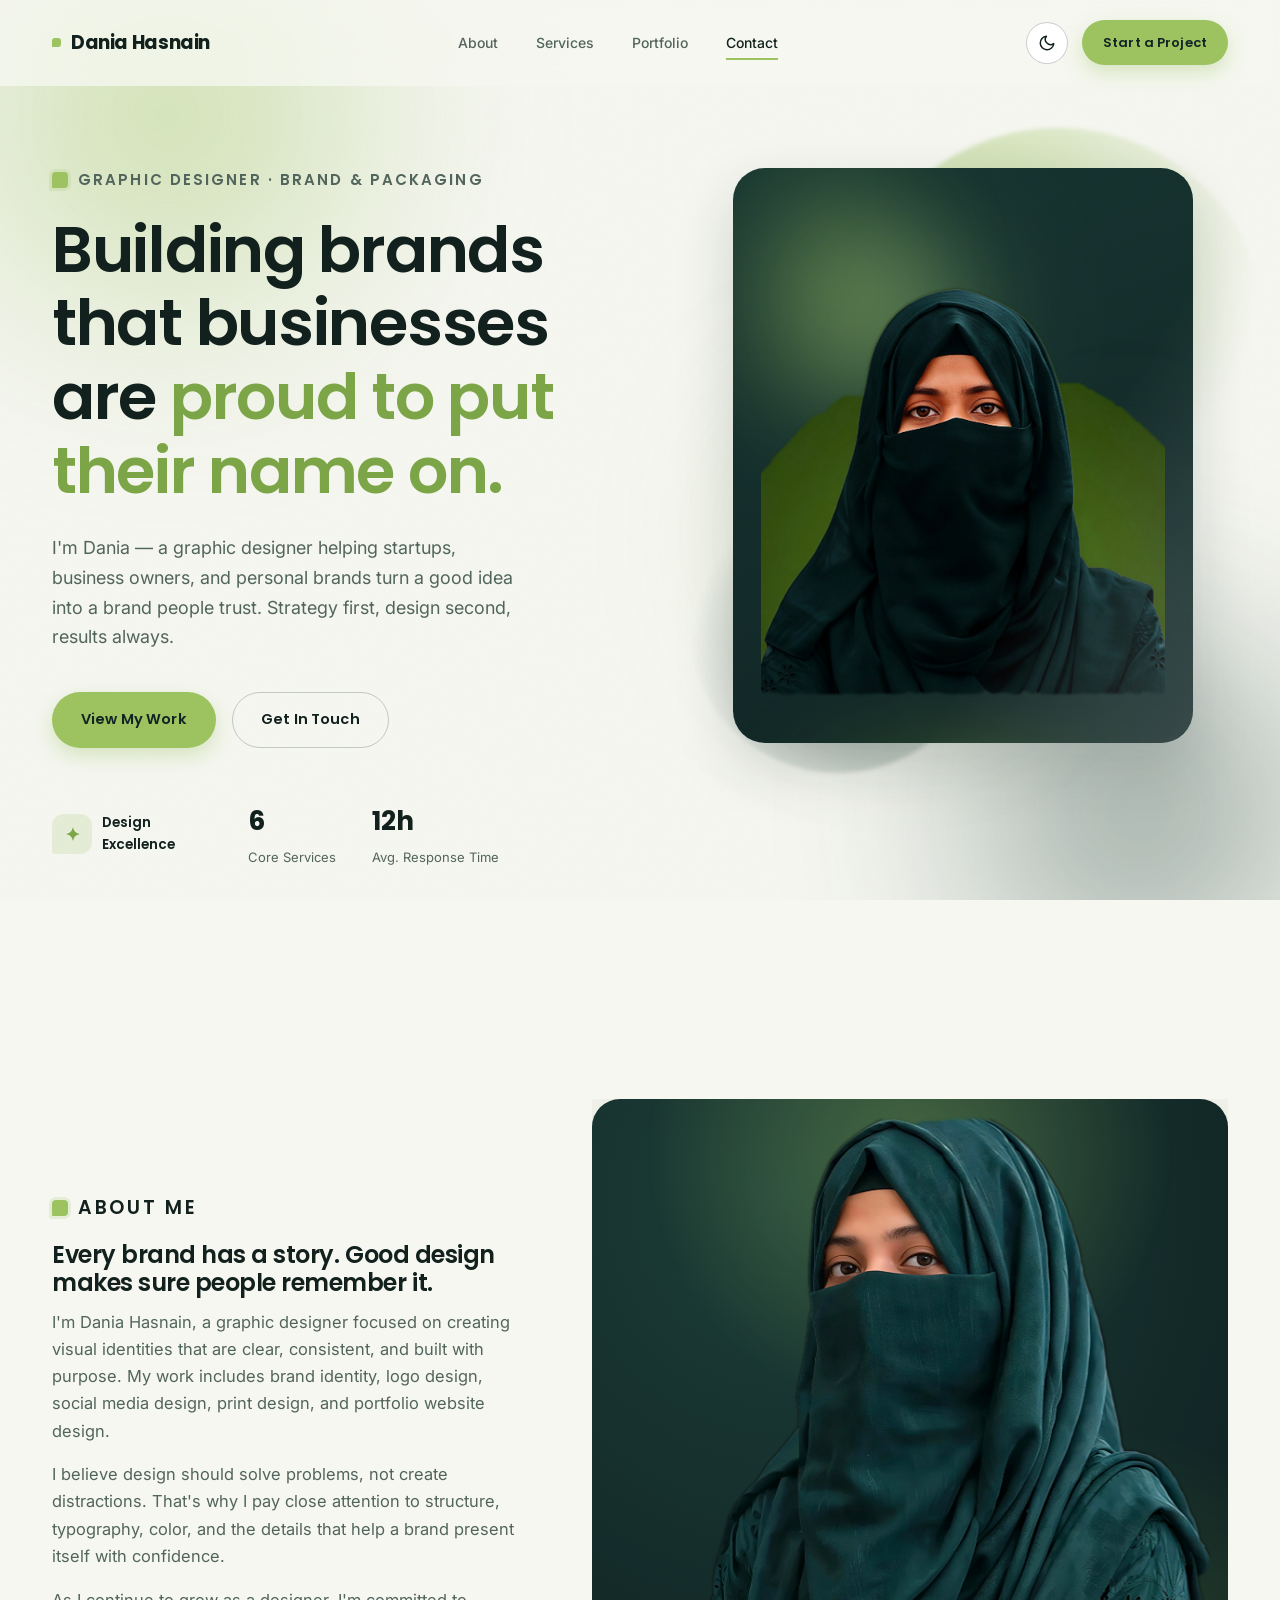
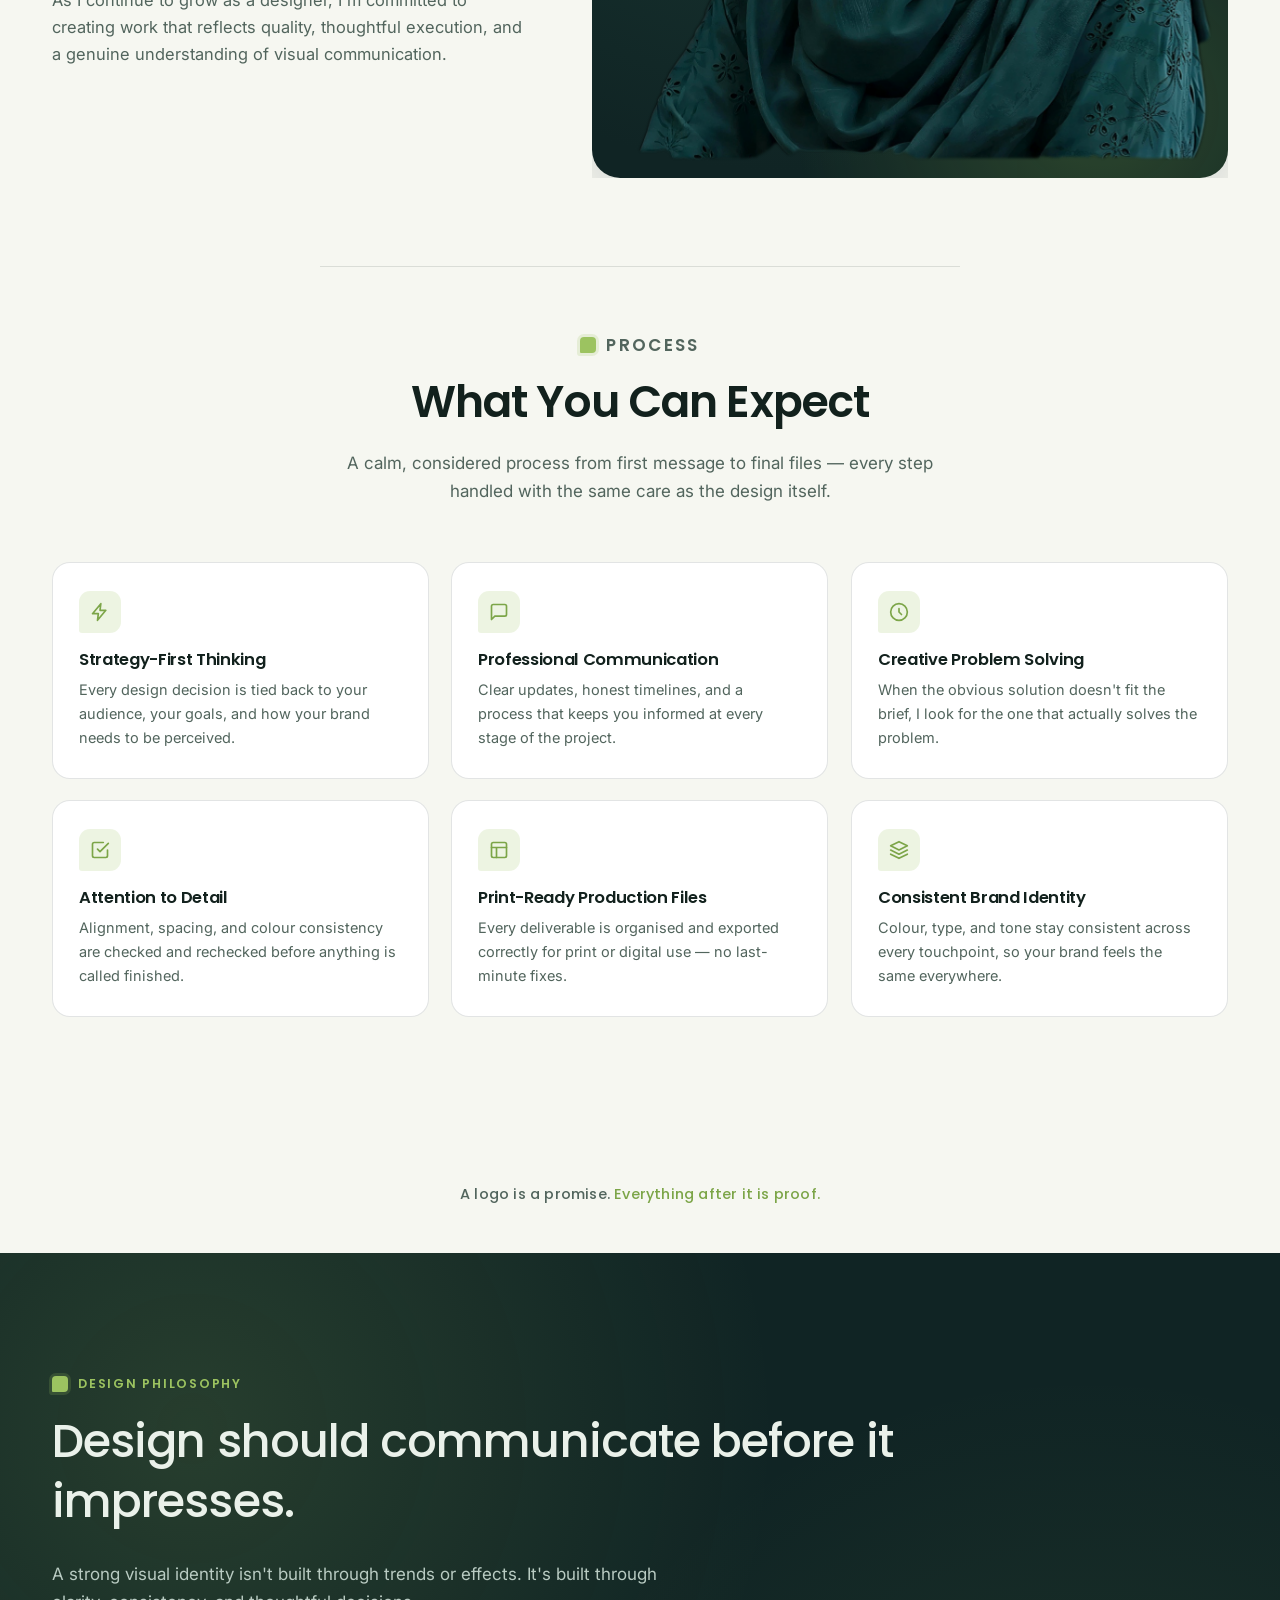
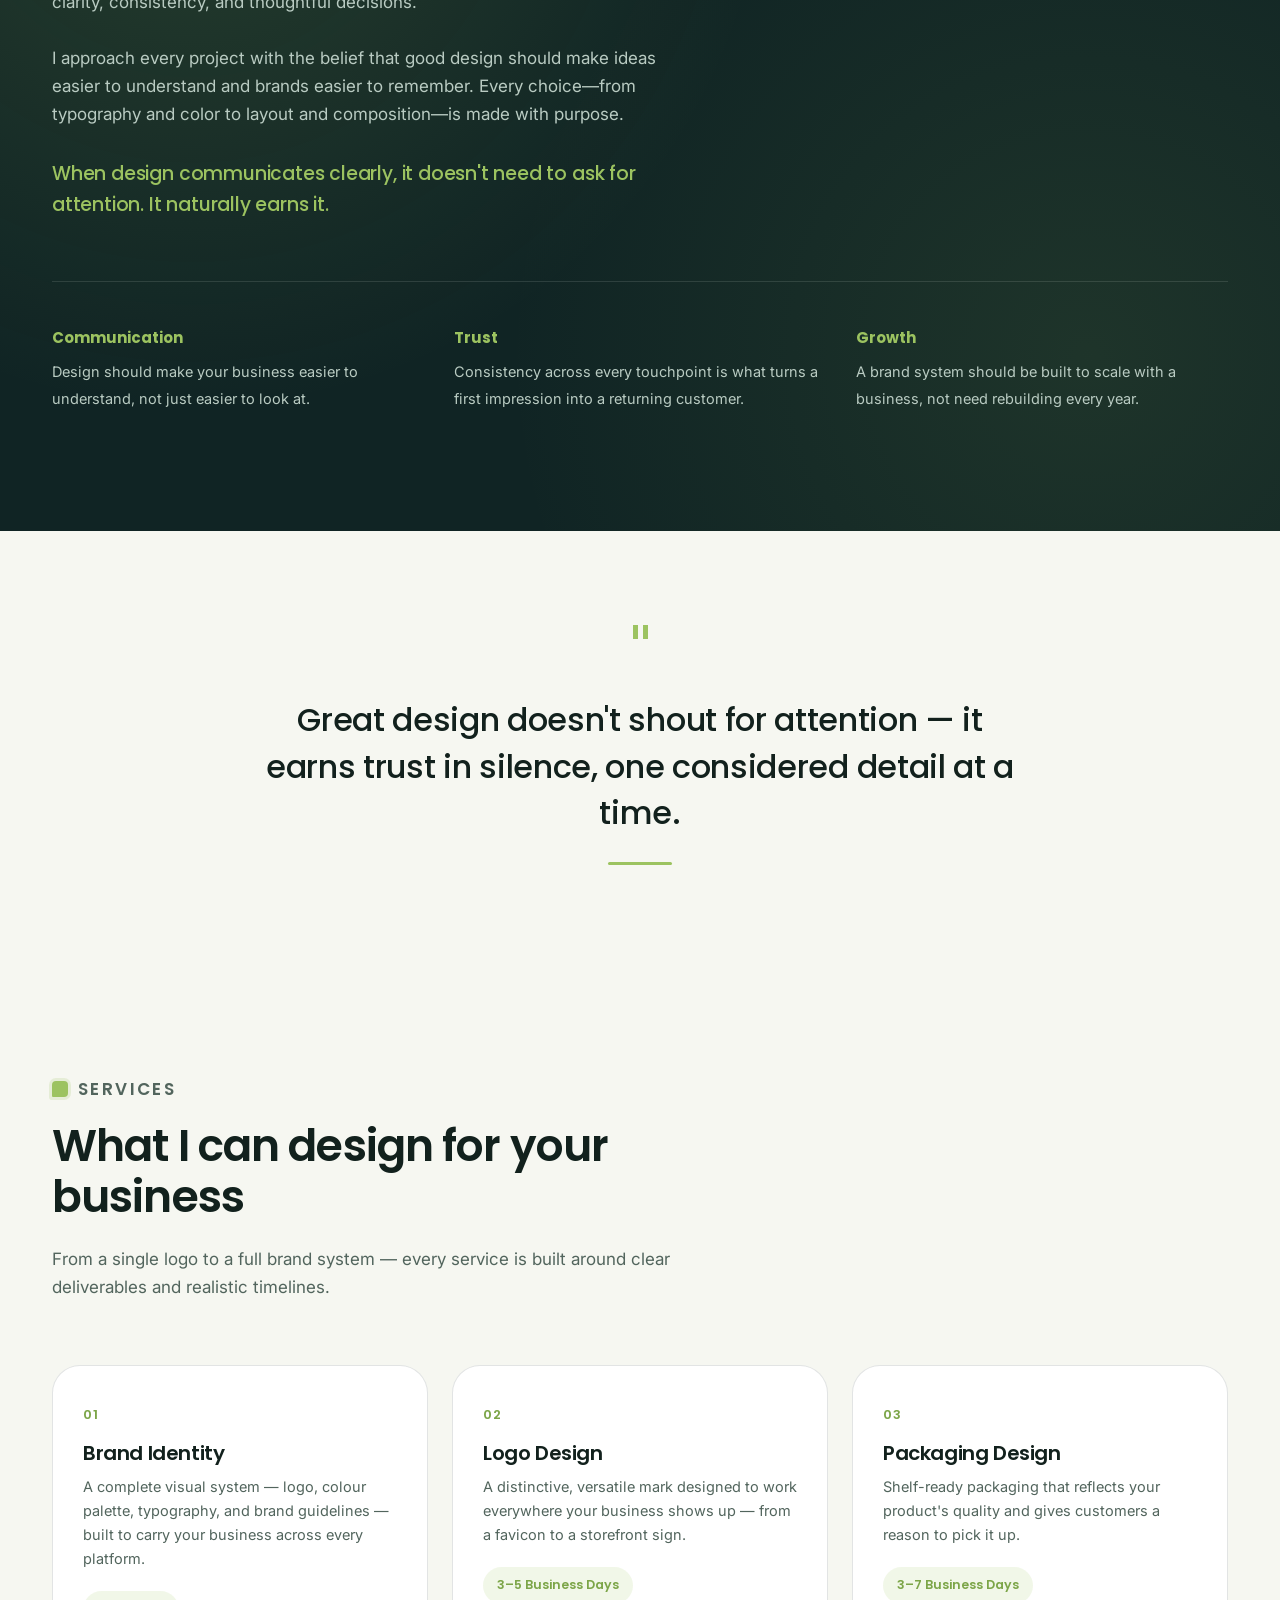
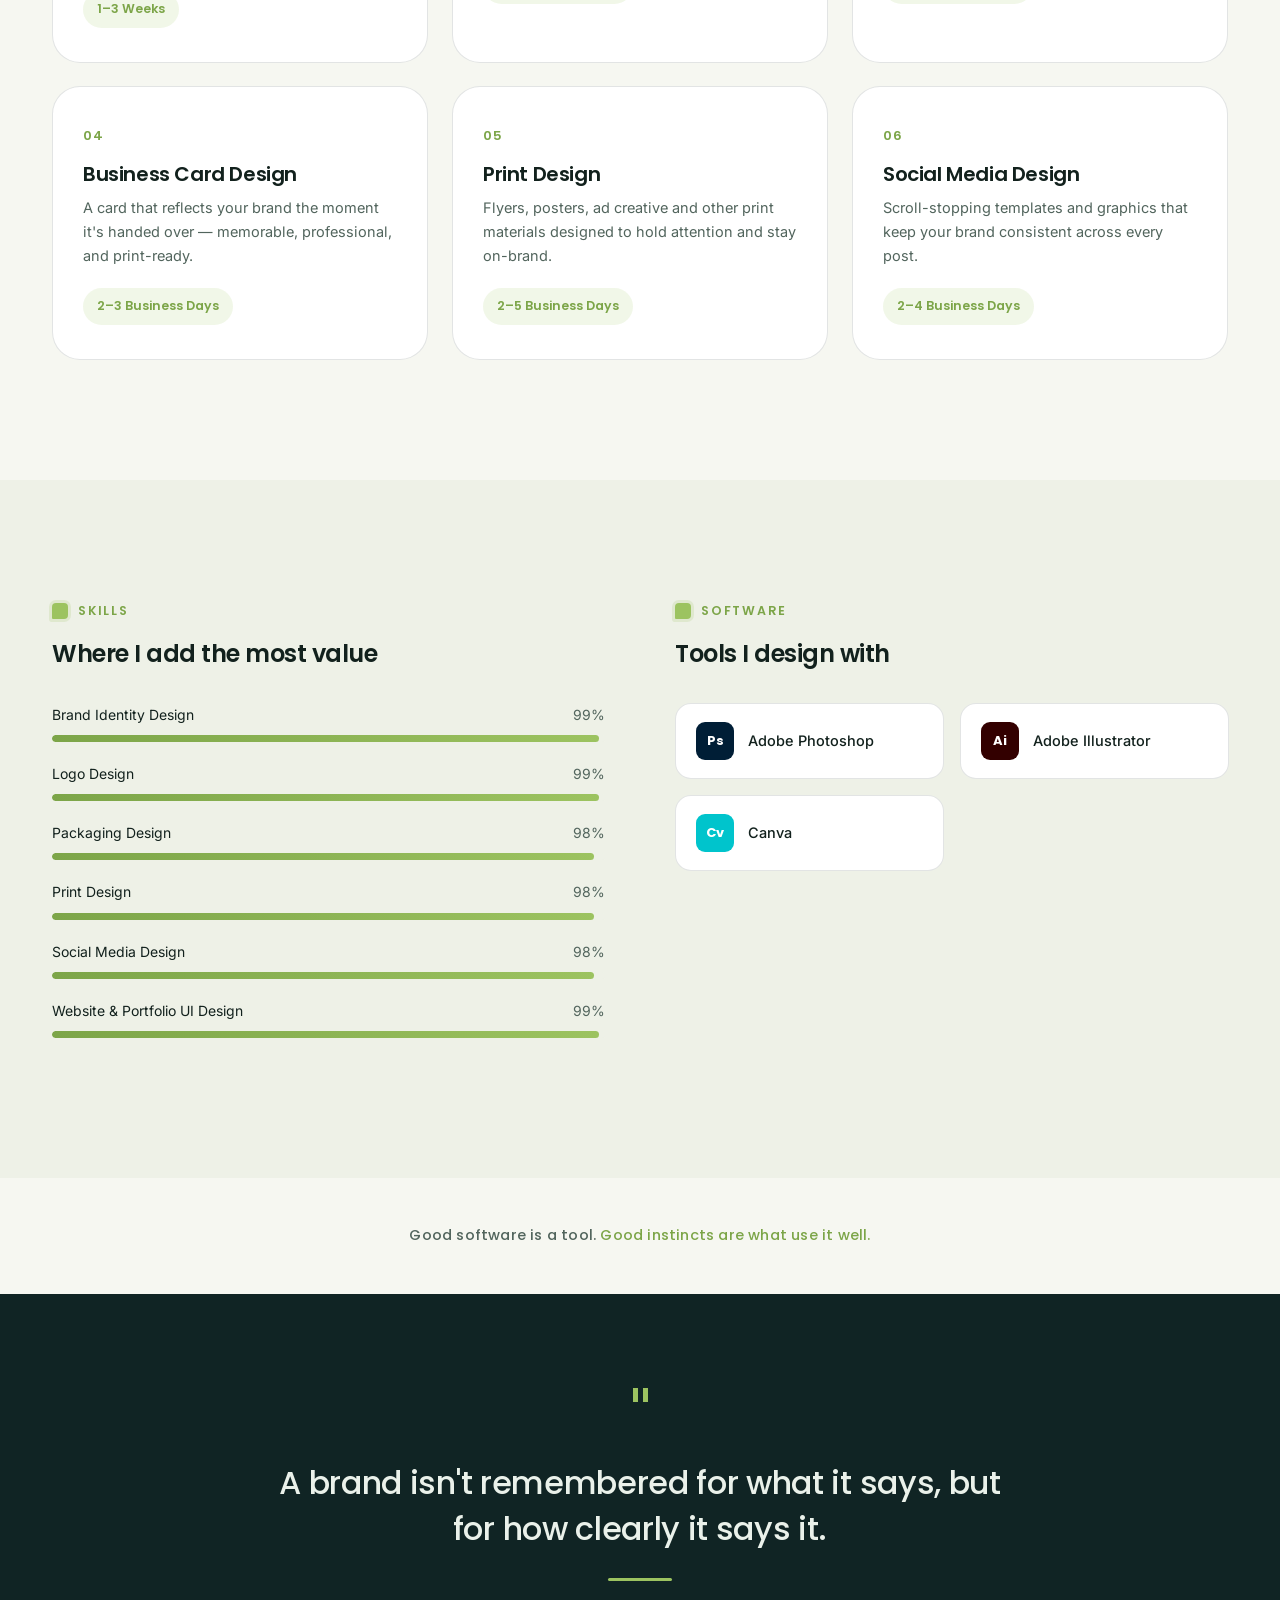
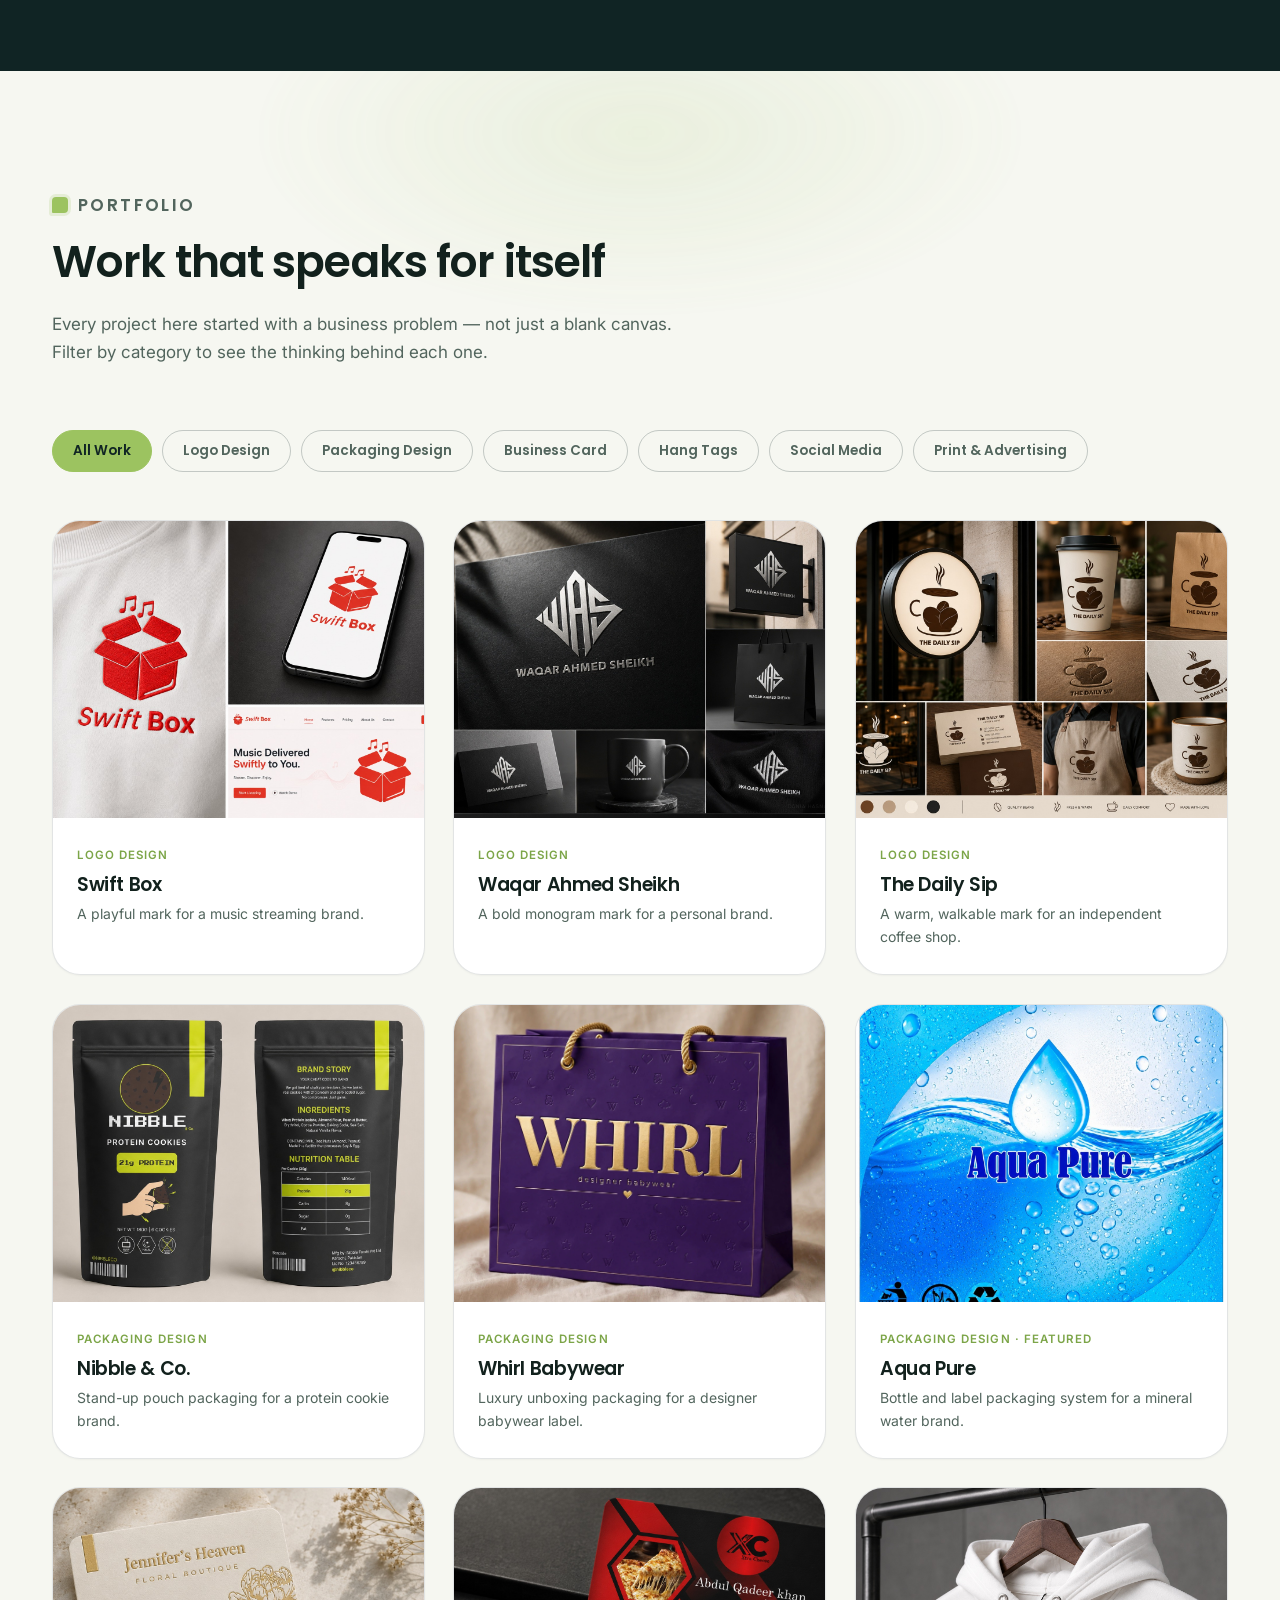
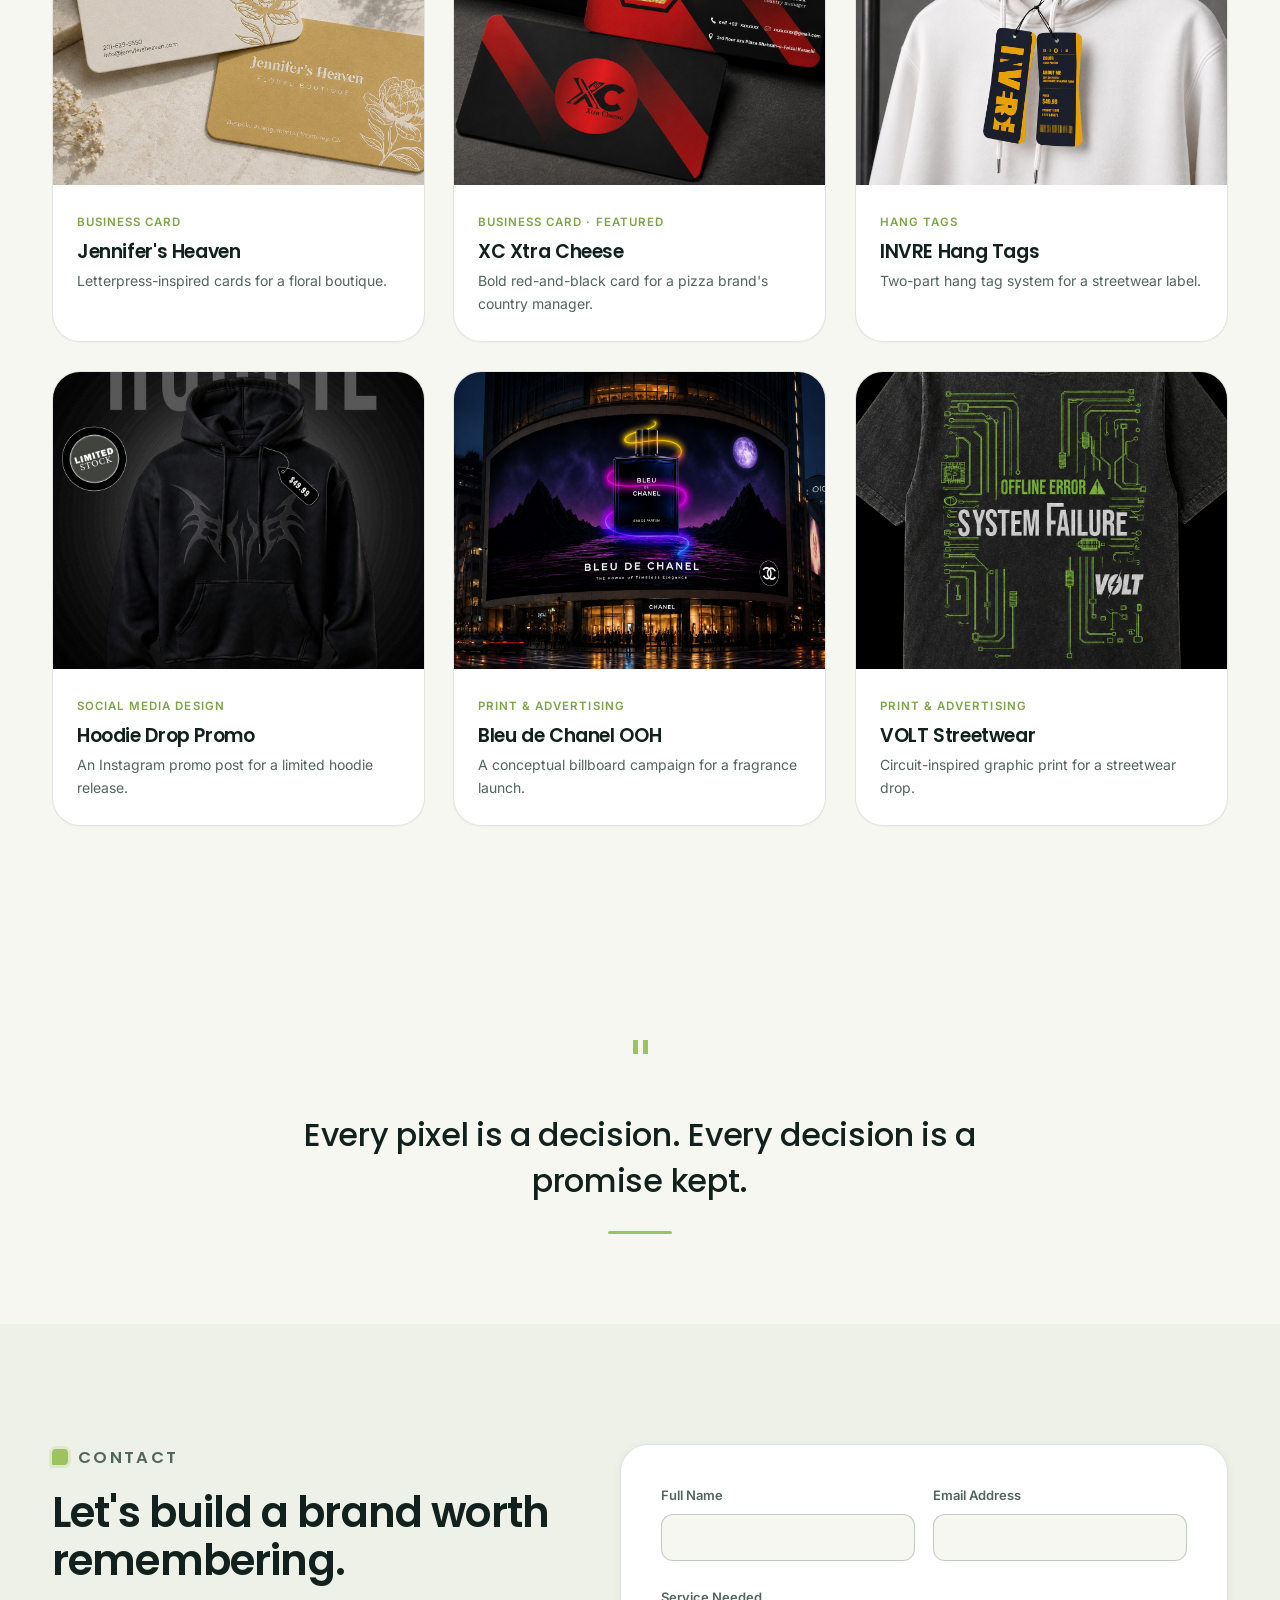
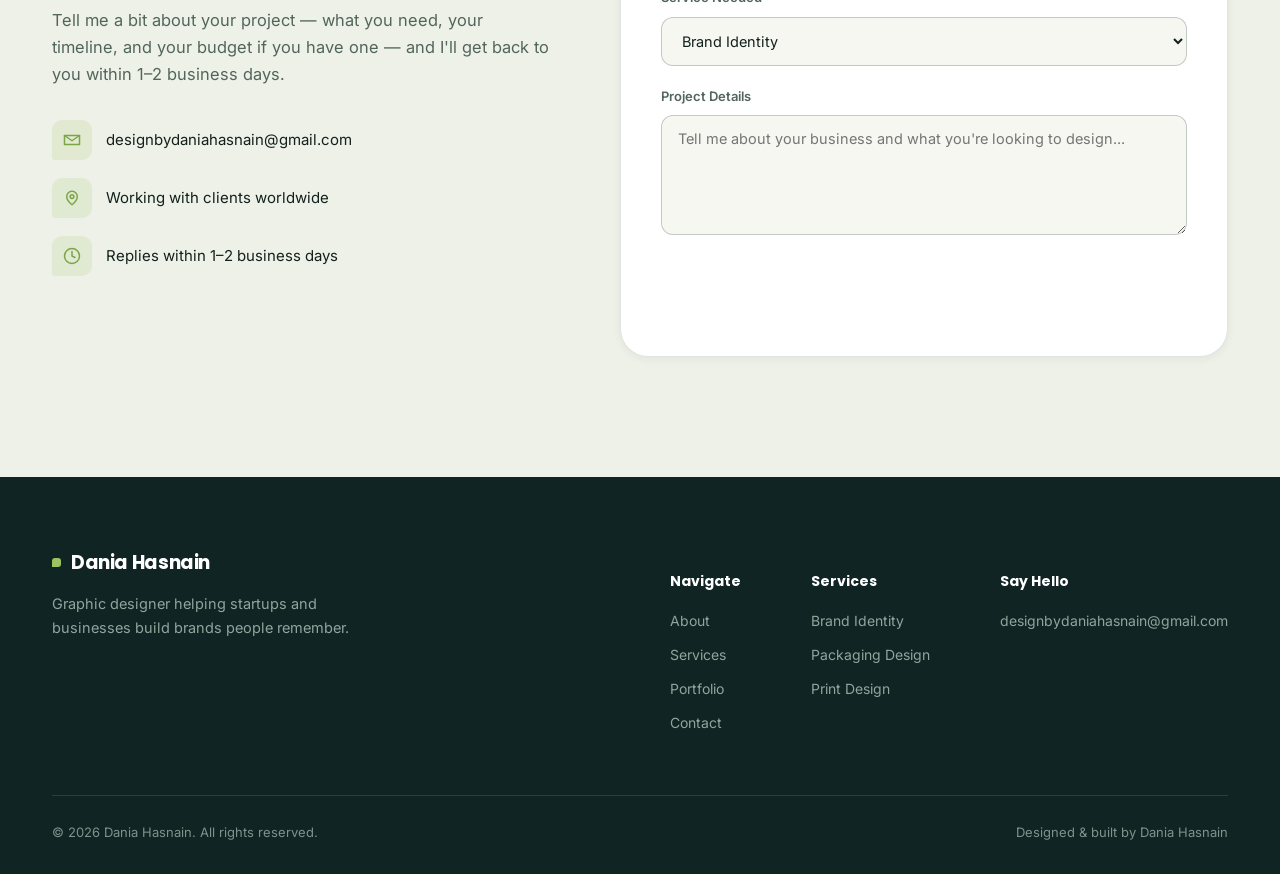
==== index.html @ 5147104a "Initial Portfolio Upload" ====
<!DOCTYPE html>
<html lang="en">
<head>
<meta charset="UTF-8">
<script>(function(){try{var t=localStorage.getItem('dh-theme')||(window.matchMedia('(prefers-color-scheme: dark)').matches?'dark':'light');document.documentElement.setAttribute('data-theme',t);}catch(e){}})();</script>
<meta name="viewport" content="width=device-width, initial-scale=1.0">
<title>Dania Hasnain — Graphic Designer | Brand Identity & Packaging Design</title>
<meta name="description" content="Dania Hasnain is a graphic designer specializing in brand identity, logo design, packaging, and print for startups, businesses and personal brands.">
<link rel="canonical" href="https://www.daniahasnain.com/">
<meta property="og:title" content="Dania Hasnain — Graphic Designer">
<meta property="og:description" content="Brand identity, logo design, packaging and print design built to help businesses grow.">
<meta property="og:type" content="website">
<meta property="og:url" content="https://www.daniahasnain.com/">
<meta property="og:site_name" content="Dania Hasnain">
<meta property="og:image" content="https://www.daniahasnain.com/assets/img/og-image.png">
<meta property="og:image:width" content="1200">
<meta property="og:image:height" content="630">
<meta name="twitter:card" content="summary_large_image">
<meta name="twitter:title" content="Dania Hasnain — Graphic Designer">
<meta name="twitter:description" content="Brand identity, logo design, packaging and print design built to help businesses grow.">
<meta name="twitter:image" content="https://www.daniahasnain.com/assets/img/og-image.png">
<link rel="icon" href="/favicon.ico" sizes="any">
<link rel="icon" type="image/png" sizes="32x32" href="assets/img/favicon-32.png">
<link rel="icon" type="image/png" sizes="16x16" href="assets/img/favicon-16.png">
<link rel="apple-touch-icon" href="/apple-touch-icon.png">
<link rel="manifest" href="/site.webmanifest">
<meta name="theme-color" content="#0f140f">
<link rel="preconnect" href="https://fonts.googleapis.com">
<link href="https://fonts.googleapis.com/css2?family=Poppins:wght@400;500;600;700&family=Inter:wght@400;500;600&display=swap" rel="stylesheet">
<link rel="stylesheet" href="css/style.css">
<script type="application/ld+json">
{
  "@context": "https://schema.org",
  "@type": "ProfessionalService",
  "name": "Dania Hasnain — Graphic Designer",
  "url": "https://www.daniahasnain.com/",
  "image": "https://www.daniahasnain.com/assets/img/og-image.png",
  "description": "Graphic designer specializing in brand identity, logo design, packaging, and print for startups, businesses and personal brands.",
  "priceRange": "$$",
  "founder": {
    "@type": "Person",
    "name": "Dania Hasnain",
    "jobTitle": "Graphic Designer"
  },
  "areaServed": "Worldwide",
  "sameAs": []
}
</script>
</head>
<body>
<a class="skip-link" href="#main-content">Skip to main content</a>
<div class="ambient-bg" aria-hidden="true"><span class="ambient-blob a"></span><span class="ambient-blob b"></span><span class="ambient-blob c"></span></div>

<header class="site-header">
  <div class="header-inner">
    <a href="index.html" class="logo"><span class="dot"></span>Dania Hasnain</a>
    <nav class="nav-links">
      <a href="#about">About</a>
      <a href="#services">Services</a>
      <a href="#portfolio">Portfolio</a>
      <a href="#contact">Contact</a>
    </nav>
    <div class="header-actions">
      <button class="theme-toggle" aria-label="Toggle dark mode">
        <svg class="icon-moon" viewBox="0 0 24 24" fill="none" stroke-width="2" stroke-linecap="round" stroke-linejoin="round"><path d="M21 12.79A9 9 0 1 1 11.21 3 7 7 0 0 0 21 12.79z"/></svg>
        <svg class="icon-sun" viewBox="0 0 24 24" fill="none" stroke-width="2" stroke-linecap="round" stroke-linejoin="round"><circle cx="12" cy="12" r="4"/><path d="M12 2v2M12 20v2M4.93 4.93l1.41 1.41M17.66 17.66l1.41 1.41M2 12h2M20 12h2M6.34 17.66l-1.41 1.41M19.07 4.93l-1.41 1.41"/></svg>
      </button>
      <a href="#contact" class="btn btn-primary btn-sm">Start a Project</a>
      <button class="nav-toggle" aria-label="Open menu"><span></span><span></span><span></span></button>
    </div>
  </div>
</header>

<main id="main-content">
  <!-- HERO -->
  <section class="hero">
    <div class="container hero-grid">
      <div>
        <p class="hero-kicker eyebrow"><span class="swatch"></span>Graphic Designer · Brand & Packaging</p>
        <h1>Building brands that businesses are <em>proud to put their name on.</em></h1>
        <p class="lead">I'm Dania — a graphic designer helping startups, business owners, and personal brands turn a good idea into a brand people trust. Strategy first, design second, results always.</p>
        <div class="hero-actions">
          <a href="#portfolio" class="btn btn-primary">View My Work</a>
          <a href="#contact" class="btn btn-ghost">Get In Touch</a>
        </div>
        <div class="hero-stats">
          <div class="stat stat-badge"><b class="badge-mark">✦</b><span>Design Excellence</span></div>
          <div class="stat"><b>6</b><span>Core Services</span></div>
          <div class="stat"><b>12h</b><span>Avg. Response Time</span></div>
        </div>
      </div>
      <div class="hero-visual" data-parallax data-hero-visual>
        <div class="blob blob-1" data-parallax-layer="0.4"></div>
        <div class="blob blob-2" data-parallax-layer="0.25"></div>
        <div class="frame cine-frame img-reveal reveal" data-hero-frame
             data-video-src="assets/video/hero.mp4"
             data-video-webm="assets/video/hero.webm">
          <!-- Hero video slot: place hero.mp4 / hero.webm in assets/video/ to activate.
               Until those files exist (or on prefers-reduced-motion), this cinematic
               CSS/JS animated background is shown — see the heroVideo module in js/main.js. -->
          <div class="cine-mesh"></div>
          <div class="cine-glow cine-glow-1"></div>
          <div class="cine-glow cine-glow-2"></div>
          <div class="cine-photo-wrap">
            <img class="cine-photo" src="assets/img/hero-poster.png" data-hero-poster alt="Dania Hasnain, graphic designer">
          </div>
          <div class="cine-sheen"></div>
          <div class="cine-particles"><span></span><span></span><span></span><span></span><span></span><span></span></div>
          <div class="cine-grain"></div>
        </div>
      </div>
    </div>
  </section>

  <!-- ABOUT -->
  <section id="about">
    <div class="container">
      <div class="about-grid">
        <div class="about-visual reveal img-reveal">
          <div class="ring"></div>
          <div class="frame"><img src="assets/img/profile-alt.png" alt="Dania Hasnain, graphic designer, at work"></div>
        </div>
        <div class="about-body reveal">
          <p class="eyebrow"><span class="swatch"></span>About Me</p>
          <h2>Every brand has a story. Good design makes sure people remember it.</h2>
          <p>I'm Dania Hasnain, a graphic designer focused on creating visual identities that are clear, consistent, and built with purpose. My work includes brand identity, logo design, social media design, print design, and portfolio website design.</p>
          <p>I believe design should solve problems, not create distractions. That's why I pay close attention to structure, typography, color, and the details that help a brand present itself with confidence.</p>
          <p>As I continue to grow as a designer, I'm committed to creating work that reflects quality, thoughtful execution, and a genuine understanding of visual communication.</p>
        </div>
      </div>

      <div class="section-head center expect-head reveal">
        <p class="eyebrow" style="justify-content:center;"><span class="swatch"></span>Process</p>
        <h2>What You Can Expect</h2>
        <p>A calm, considered process from first message to final files — every step handled with the same care as the design itself.</p>
      </div>

      <div class="expect-grid">
        <div class="expect-card reveal">
          <div class="icon"><svg viewBox="0 0 24 24" fill="none" stroke-width="2" stroke-linecap="round" stroke-linejoin="round"><path d="M13 2 3 14h7l-1 8 10-12h-7l1-8z"/></svg></div>
          <h4>Strategy-First Thinking</h4>
          <p>Every design decision is tied back to your audience, your goals, and how your brand needs to be perceived.</p>
        </div>
        <div class="expect-card reveal">
          <div class="icon"><svg viewBox="0 0 24 24" fill="none" stroke-width="2" stroke-linecap="round" stroke-linejoin="round"><path d="M21 15a2 2 0 0 1-2 2H7l-4 4V5a2 2 0 0 1 2-2h14a2 2 0 0 1 2 2z"/></svg></div>
          <h4>Professional Communication</h4>
          <p>Clear updates, honest timelines, and a process that keeps you informed at every stage of the project.</p>
        </div>
        <div class="expect-card reveal">
          <div class="icon"><svg viewBox="0 0 24 24" fill="none" stroke-width="2" stroke-linecap="round" stroke-linejoin="round"><circle cx="12" cy="12" r="10"/><path d="M12 8v4l3 3"/></svg></div>
          <h4>Creative Problem Solving</h4>
          <p>When the obvious solution doesn't fit the brief, I look for the one that actually solves the problem.</p>
        </div>
        <div class="expect-card reveal">
          <div class="icon"><svg viewBox="0 0 24 24" fill="none" stroke-width="2" stroke-linecap="round" stroke-linejoin="round"><path d="M9 11l3 3L22 4"/><path d="M21 12v7a2 2 0 0 1-2 2H5a2 2 0 0 1-2-2V5a2 2 0 0 1 2-2h11"/></svg></div>
          <h4>Attention to Detail</h4>
          <p>Alignment, spacing, and colour consistency are checked and rechecked before anything is called finished.</p>
        </div>
        <div class="expect-card reveal">
          <div class="icon"><svg viewBox="0 0 24 24" fill="none" stroke-width="2" stroke-linecap="round" stroke-linejoin="round"><rect x="3" y="3" width="18" height="18" rx="2"/><path d="M3 9h18M9 21V9"/></svg></div>
          <h4>Print-Ready Production Files</h4>
          <p>Every deliverable is organised and exported correctly for print or digital use — no last-minute fixes.</p>
        </div>
        <div class="expect-card reveal">
          <div class="icon"><svg viewBox="0 0 24 24" fill="none" stroke-width="2" stroke-linecap="round" stroke-linejoin="round"><path d="M12 2 2 7l10 5 10-5-10-5z"/><path d="M2 17l10 5 10-5M2 12l10 5 10-5"/></svg></div>
          <h4>Consistent Brand Identity</h4>
          <p>Colour, type, and tone stay consistent across every touchpoint, so your brand feels the same everywhere.</p>
        </div>
      </div>
    </div>
  </section>

  <div class="insight-divider reveal"><span class="line"></span><p>A logo is a promise. <em>Everything after it is proof.</em></p><span class="line"></span></div>

  <!-- PHILOSOPHY -->
  <section class="philosophy">
    <div class="container">
      <p class="eyebrow"><span class="swatch" style="background:#9CC360"></span>Design Philosophy</p>
      <h2 class="reveal">Design should communicate before it impresses.</h2>
      <p class="lead reveal">A strong visual identity isn't built through trends or effects. It's built through clarity, consistency, and thoughtful decisions.</p>
      <p class="lead reveal">I approach every project with the belief that good design should make ideas easier to understand and brands easier to remember. Every choice—from typography and color to layout and composition—is made with purpose.</p>
      <p class="philosophy-closing reveal">When design communicates clearly, it doesn't need to ask for attention. It naturally earns it.</p>
      <div class="philosophy-marks">
        <div class="mark reveal"><b>Communication</b><span>Design should make your business easier to understand, not just easier to look at.</span></div>
        <div class="mark reveal"><b>Trust</b><span>Consistency across every touchpoint is what turns a first impression into a returning customer.</span></div>
        <div class="mark reveal"><b>Growth</b><span>A brand system should be built to scale with a business, not need rebuilding every year.</span></div>
      </div>
    </div>
  </section>

  <!-- QUOTE -->
  <section class="quote-section">
    <div class="container">
      <p class="quote-mark reveal">"</p>
      <p class="quote-text reveal">Great design doesn't shout for attention — it earns trust in silence, one considered detail at a time.</p>
      <div class="quote-line reveal"></div>
    </div>
  </section>

  <!-- SERVICES -->
  <section id="services">
    <div class="container">
      <div class="section-head reveal">
        <p class="eyebrow"><span class="swatch"></span>Services</p>
        <h2>What I can design for your business</h2>
        <p>From a single logo to a full brand system — every service is built around clear deliverables and realistic timelines.</p>
      </div>
      <div class="services-grid">
        <div class="service-card reveal">
          <span class="num">01</span>
          <h3>Brand Identity</h3>
          <p>A complete visual system — logo, colour palette, typography, and brand guidelines — built to carry your business across every platform.</p>
          <span class="time">1–3 Weeks</span>
        </div>
        <div class="service-card reveal">
          <span class="num">02</span>
          <h3>Logo Design</h3>
          <p>A distinctive, versatile mark designed to work everywhere your business shows up — from a favicon to a storefront sign.</p>
          <span class="time">3–5 Business Days</span>
        </div>
        <div class="service-card reveal">
          <span class="num">03</span>
          <h3>Packaging Design</h3>
          <p>Shelf-ready packaging that reflects your product's quality and gives customers a reason to pick it up.</p>
          <span class="time">3–7 Business Days</span>
        </div>
        <div class="service-card reveal">
          <span class="num">04</span>
          <h3>Business Card Design</h3>
          <p>A card that reflects your brand the moment it's handed over — memorable, professional, and print-ready.</p>
          <span class="time">2–3 Business Days</span>
        </div>
        <div class="service-card reveal">
          <span class="num">05</span>
          <h3>Print Design</h3>
          <p>Flyers, posters, ad creative and other print materials designed to hold attention and stay on-brand.</p>
          <span class="time">2–5 Business Days</span>
        </div>
        <div class="service-card reveal">
          <span class="num">06</span>
          <h3>Social Media Design</h3>
          <p>Scroll-stopping templates and graphics that keep your brand consistent across every post.</p>
          <span class="time">2–4 Business Days</span>
        </div>
      </div>
    </div>
  </section>

  <!-- SKILLS + SOFTWARE -->
  <section class="bg-tint">
    <div class="container split-two">
      <div>
        <p class="eyebrow reveal"><span class="swatch"></span>Skills</p>
        <h2 class="reveal" style="margin-bottom:36px;">Where I add the most value</h2>
        <div class="skill-row reveal"><div class="top"><span>Brand Identity Design</span><span>99%</span></div><div class="bar"><i data-value="99"></i></div></div>
        <div class="skill-row reveal"><div class="top"><span>Logo Design</span><span>99%</span></div><div class="bar"><i data-value="99"></i></div></div>
        <div class="skill-row reveal"><div class="top"><span>Packaging Design</span><span>98%</span></div><div class="bar"><i data-value="98"></i></div></div>
        <div class="skill-row reveal"><div class="top"><span>Print Design</span><span>98%</span></div><div class="bar"><i data-value="98"></i></div></div>
        <div class="skill-row reveal"><div class="top"><span>Social Media Design</span><span>98%</span></div><div class="bar"><i data-value="98"></i></div></div>
        <div class="skill-row reveal"><div class="top"><span>Website &amp; Portfolio UI Design</span><span>99%</span></div><div class="bar"><i data-value="99"></i></div></div>
      </div>
      <div>
        <p class="eyebrow reveal"><span class="swatch"></span>Software</p>
        <h2 class="reveal" style="margin-bottom:36px;">Tools I design with</h2>
        <div class="software-grid">
          <div class="software-card reveal"><div class="mark" style="background:#001E36">Ps</div><span>Adobe Photoshop</span></div>
          <div class="software-card reveal"><div class="mark" style="background:#330000">Ai</div><span>Adobe Illustrator</span></div>
          <div class="software-card reveal"><div class="mark" style="background:#00C4CC">Cv</div><span>Canva</span></div>
        </div>
      </div>
    </div>
  </section>

  <div class="insight-divider reveal"><span class="line"></span><p>Good software is a tool. <em>Good instincts are what use it well.</em></p><span class="line"></span></div>

  <!-- QUOTE -->
  <section class="quote-section quote-alt">
    <div class="container">
      <p class="quote-mark reveal">"</p>
      <p class="quote-text reveal">A brand isn't remembered for what it says, but for how clearly it says it.</p>
      <div class="quote-line reveal"></div>
    </div>
  </section>

  <!-- PORTFOLIO -->
  <section id="portfolio">
    <div class="container">
      <div class="section-head reveal">
        <p class="eyebrow"><span class="swatch"></span>Portfolio</p>
        <h2>Work that speaks for itself</h2>
        <p>Every project here started with a business problem — not just a blank canvas. Filter by category to see the thinking behind each one.</p>
      </div>

      <div class="filter-row reveal">
        <button class="filter-btn active" data-filter="all">All Work</button>
        <button class="filter-btn" data-filter="logo">Logo Design</button>
        <button class="filter-btn" data-filter="packaging">Packaging Design</button>
        <button class="filter-btn" data-filter="business-card">Business Card</button>
        <button class="filter-btn" data-filter="hangtag">Hang Tags</button>
        <button class="filter-btn" data-filter="social">Social Media</button>
        <button class="filter-btn" data-filter="print">Print &amp; Advertising</button>
      </div>

      <div class="portfolio-grid" id="portfolio-grid">
        <a href="projects/swiftbox.html" class="p-card reveal" data-cat="logo">
          <div class="thumb"><img src="assets/img/swiftbox-1.jpg" alt="Swift Box music streaming logo design" loading="lazy" decoding="async"></div>
          <div class="info"><span class="tag">Logo Design</span><h3>Swift Box</h3><p>A playful mark for a music streaming brand.</p></div>
          <span class="arrow"><svg viewBox="0 0 24 24" fill="none" stroke-width="2" stroke-linecap="round" stroke-linejoin="round"><path d="M7 17 17 7M7 7h10v10"/></svg></span>
        </a>
        <a href="projects/was.html" class="p-card reveal" data-cat="logo">
          <div class="thumb"><img src="assets/img/was-1.jpg" alt="Waqar Ahmed Sheikh personal monogram logo design" loading="lazy" decoding="async"></div>
          <div class="info"><span class="tag">Logo Design</span><h3>Waqar Ahmed Sheikh</h3><p>A bold monogram mark for a personal brand.</p></div>
          <span class="arrow"><svg viewBox="0 0 24 24" fill="none" stroke-width="2" stroke-linecap="round" stroke-linejoin="round"><path d="M7 17 17 7M7 7h10v10"/></svg></span>
        </a>
        <a href="projects/dailysip.html" class="p-card reveal" data-cat="logo">
          <div class="thumb"><img src="assets/img/dailysip-1.jpg" alt="The Daily Sip coffee shop logo design" loading="lazy" decoding="async"></div>
          <div class="info"><span class="tag">Logo Design</span><h3>The Daily Sip</h3><p>A warm, walkable mark for an independent coffee shop.</p></div>
          <span class="arrow"><svg viewBox="0 0 24 24" fill="none" stroke-width="2" stroke-linecap="round" stroke-linejoin="round"><path d="M7 17 17 7M7 7h10v10"/></svg></span>
        </a>
        <a href="projects/nibble.html" class="p-card reveal" data-cat="packaging">
          <div class="thumb"><img src="assets/img/nibble-1.jpg" alt="Nibble and Co protein cookie packaging design" loading="lazy" decoding="async"></div>
          <div class="info"><span class="tag">Packaging Design</span><h3>Nibble &amp; Co.</h3><p>Stand-up pouch packaging for a protein cookie brand.</p></div>
          <span class="arrow"><svg viewBox="0 0 24 24" fill="none" stroke-width="2" stroke-linecap="round" stroke-linejoin="round"><path d="M7 17 17 7M7 7h10v10"/></svg></span>
        </a>
        <a href="projects/whirl.html" class="p-card reveal" data-cat="packaging">
          <div class="thumb"><img src="assets/img/whirl-1.jpg" alt="Whirl designer babywear luxury packaging bag and box" loading="lazy" decoding="async"></div>
          <div class="info"><span class="tag">Packaging Design</span><h3>Whirl Babywear</h3><p>Luxury unboxing packaging for a designer babywear label.</p></div>
          <span class="arrow"><svg viewBox="0 0 24 24" fill="none" stroke-width="2" stroke-linecap="round" stroke-linejoin="round"><path d="M7 17 17 7M7 7h10v10"/></svg></span>
        </a>
        <a href="projects/aquapure.html" class="p-card reveal" data-cat="packaging">
          <div class="thumb"><img src="assets/img/aquapure-1.jpg" alt="Aqua Pure mineral water bottle packaging and label design" loading="lazy" decoding="async"></div>
          <div class="info"><span class="tag">Packaging Design</span><h3>Aqua Pure</h3><p>Bottle and label packaging system for a mineral water brand.</p></div>
          <span class="arrow"><svg viewBox="0 0 24 24" fill="none" stroke-width="2" stroke-linecap="round" stroke-linejoin="round"><path d="M7 17 17 7M7 7h10v10"/></svg></span>
        </a>
        <a href="projects/jennifers.html" class="p-card reveal" data-cat="business-card">
          <div class="thumb"><img src="assets/img/jennifers-1.jpg" alt="Jennifer's Heaven floral boutique business card design" loading="lazy" decoding="async"></div>
          <div class="info"><span class="tag">Business Card</span><h3>Jennifer's Heaven</h3><p>Letterpress-inspired cards for a floral boutique.</p></div>
          <span class="arrow"><svg viewBox="0 0 24 24" fill="none" stroke-width="2" stroke-linecap="round" stroke-linejoin="round"><path d="M7 17 17 7M7 7h10v10"/></svg></span>
        </a>
        <a href="projects/xtracheese.html" class="p-card reveal" data-cat="business-card">
          <div class="thumb"><img src="assets/img/xtracheese-1.jpg" alt="XC Xtra Cheese country manager business card design" loading="lazy" decoding="async"></div>
          <div class="info"><span class="tag">Business Card</span><h3>XC Xtra Cheese</h3><p>Bold red-and-black card for a pizza brand's country manager.</p></div>
          <span class="arrow"><svg viewBox="0 0 24 24" fill="none" stroke-width="2" stroke-linecap="round" stroke-linejoin="round"><path d="M7 17 17 7M7 7h10v10"/></svg></span>
        </a>
        <a href="projects/invre.html" class="p-card reveal" data-cat="hangtag">
          <div class="thumb"><img src="assets/img/invre-1.jpg" alt="INVRE apparel hang tag design" loading="lazy" decoding="async"></div>
          <div class="info"><span class="tag">Hang Tags</span><h3>INVERSE Hang Tags</h3><p>Two-part hang tag system for a streetwear label.</p></div>
          <span class="arrow"><svg viewBox="0 0 24 24" fill="none" stroke-width="2" stroke-linecap="round" stroke-linejoin="round"><path d="M7 17 17 7M7 7h10v10"/></svg></span>
        </a>
        <a href="projects/fashionsale.html" class="p-card reveal" data-cat="social">
          <div class="thumb"><img src="assets/img/fashionsale-1.jpg" alt="Fashion sale hoodie Instagram promotional post design" loading="lazy" decoding="async"></div>
          <div class="info"><span class="tag">Social Media Design</span><h3>Hoodie Drop Promo</h3><p>An Instagram promo post for a limited hoodie release.</p></div>
          <span class="arrow"><svg viewBox="0 0 24 24" fill="none" stroke-width="2" stroke-linecap="round" stroke-linejoin="round"><path d="M7 17 17 7M7 7h10v10"/></svg></span>
        </a>
        <a href="projects/chanel.html" class="p-card reveal" data-cat="print">
          <div class="thumb"><img src="assets/img/chanel-1.jpg" alt="Bleu de Chanel billboard advertising concept design" loading="lazy" decoding="async"></div>
          <div class="info"><span class="tag">Print &amp; Advertising</span><h3>Bleu de Chanel OOH</h3><p>A conceptual billboard campaign for a fragrance launch.</p></div>
          <span class="arrow"><svg viewBox="0 0 24 24" fill="none" stroke-width="2" stroke-linecap="round" stroke-linejoin="round"><path d="M7 17 17 7M7 7h10v10"/></svg></span>
        </a>
        <a href="projects/volt.html" class="p-card reveal" data-cat="print">
          <div class="thumb"><img src="assets/img/volt-1.jpg" alt="VOLT streetwear graphic t-shirt print design" loading="lazy" decoding="async"></div>
          <div class="info"><span class="tag">Print &amp; Advertising</span><h3>VOLT Streetwear</h3><p>Circuit-inspired graphic print for a streetwear drop.</p></div>
          <span class="arrow"><svg viewBox="0 0 24 24" fill="none" stroke-width="2" stroke-linecap="round" stroke-linejoin="round"><path d="M7 17 17 7M7 7h10v10"/></svg></span>
        </a>
      </div>
    </div>
  </section>

  <!-- QUOTE -->
  <section class="quote-section">
    <div class="container">
      <p class="quote-mark reveal">"</p>
      <p class="quote-text reveal">Every pixel is a decision. Every decision is a promise kept.</p>
      <div class="quote-line reveal"></div>
    </div>
  </section>

  <!-- CONTACT -->
  <section id="contact" class="bg-tint">
    <div class="container contact-grid">
      <div class="contact-info reveal">
        <p class="eyebrow"><span class="swatch"></span>Contact</p>
        <h2>Let's build a brand worth remembering.</h2>
        <p>Tell me a bit about your project — what you need, your timeline, and your budget if you have one — and I'll get back to you within 1–2 business days.</p>
        <ul class="contact-list">
          <li><span class="ic"><svg viewBox="0 0 24 24" fill="none" stroke-width="2" stroke-linecap="round" stroke-linejoin="round"><path d="M4 4h16v16H4z" opacity="0"/><path d="M22 6 12 13 2 6"/><path d="M2 6h20v12H2z"/></svg></span>designbydaniahasnain@gmail.com</li>
          <li><span class="ic"><svg viewBox="0 0 24 24" fill="none" stroke-width="2" stroke-linecap="round" stroke-linejoin="round"><path d="M12 21s-7-5.5-7-11a7 7 0 0 1 14 0c0 5.5-7 11-7 11z"/><circle cx="12" cy="10" r="2.5"/></svg></span>Working with clients worldwide</li>
          <li><span class="ic"><svg viewBox="0 0 24 24" fill="none" stroke-width="2" stroke-linecap="round" stroke-linejoin="round"><circle cx="12" cy="12" r="10"/><path d="M12 6v6l4 2"/></svg></span>Replies within 1–2 business days</li>
        </ul>
        <div class="contact-social">
          <a href="#" aria-label="Instagram"><svg viewBox="0 0 24 24" fill="none" stroke-width="2"><rect x="2" y="2" width="20" height="20" rx="5"/><circle cx="12" cy="12" r="4"/><circle cx="17.5" cy="6.5" r="1"/></svg></a>
          <a href="#" aria-label="Behance"><svg viewBox="0 0 24 24" fill="none" stroke-width="2"><path d="M2 7h8M2 12h20M2 17h8"/></svg></a>
          <a href="#" aria-label="LinkedIn"><svg viewBox="0 0 24 24" fill="none" stroke-width="2"><rect x="2" y="9" width="4" height="12"/><circle cx="4" cy="4" r="2"/><path d="M10 21v-7a3 3 0 0 1 6 0v7M10 12v9"/></svg></a>
        </div>
      </div>

      <form class="contact-form reveal" id="contact-form" action="https://formsubmit.co/ajax/designbydaniahasnain@gmail.com" method="POST" novalidate>
        <!-- FormSubmit config fields -->
        <input type="hidden" name="_subject" value="New project inquiry from portfolio site">
        <input type="hidden" name="_captcha" value="false">
        <input type="hidden" name="_template" value="table">
        <!-- Honeypot: real visitors never see or fill this; bots that auto-fill every field get silently discarded -->
        <div class="hp-field" aria-hidden="true">
          <label for="hp-website">Website</label>
          <input type="text" id="hp-website" name="_honey" tabindex="-1" autocomplete="off">
        </div>
        <!-- Time-trap: submissions faster than a human can plausibly type are treated as spam client-side -->
        <input type="hidden" id="form-rendered-at" value="">

        <div class="form-row">
          <div class="field">
            <label for="name">Full Name</label>
            <input type="text" id="name" name="Name" required autocomplete="name">
            <span class="field-err" data-err-for="name"></span>
          </div>
          <div class="field">
            <label for="email">Email Address</label>
            <input type="email" id="email" name="Email" required autocomplete="email">
            <span class="field-err" data-err-for="email"></span>
          </div>
        </div>
        <div class="field">
          <label for="service">Service Needed</label>
          <select id="service" name="Service">
            <option>Brand Identity</option>
            <option>Logo Design</option>
            <option>Packaging Design</option>
            <option>Business Card Design</option>
            <option>Print Design</option>
            <option>Social Media Design</option>
            <option>Something else</option>
          </select>
        </div>
        <div class="field">
          <label for="message">Project Details</label>
          <textarea id="message" name="Message" required placeholder="Tell me about your business and what you're looking to design..." minlength="10"></textarea>
          <span class="field-err" data-err-for="message"></span>
        </div>
        <button type="submit" class="btn btn-primary submit-btn">
          <span class="btn-label">Send Message</span>
          <span class="btn-spinner" aria-hidden="true"></span>
        </button>
        <div class="form-msg" role="status" aria-live="polite"></div>
      </form>
    </div>
  </section>
</main>

<footer class="site-footer">
  <div class="container">
    <div class="footer-top">
      <div class="footer-brand">
        <a href="index.html" class="logo"><span class="dot"></span>Dania Hasnain</a>
        <p>Graphic designer helping startups and businesses build brands people remember.</p>
      </div>
      <div class="footer-cols">
        <div class="footer-col">
          <h5>Navigate</h5>
          <a href="#about">About</a>
          <a href="#services">Services</a>
          <a href="#portfolio">Portfolio</a>
          <a href="#contact">Contact</a>
        </div>
        <div class="footer-col">
          <h5>Services</h5>
          <a href="#services">Brand Identity</a>
          <a href="#services">Packaging Design</a>
          <a href="#services">Print Design</a>
        </div>
        <div class="footer-col">
          <h5>Say Hello</h5>
          <a href="mailto:designbydaniahasnain@gmail.com">designbydaniahasnain@gmail.com</a>
        </div>
      </div>
    </div>
    <div class="footer-bottom">
      <span>© 2026 Dania Hasnain. All rights reserved.</span>
      <span>Designed &amp; built by Dania Hasnain</span>
    </div>
  </div>
</footer>

<script src="js/main.js"></script>
</body>
</html>
---- css/style.css ----
/* ============================================================
   Dania Hasnain — Portfolio
   Design tokens
   ============================================================ */
.skip-link{
  position:fixed; top:-60px; left:16px; z-index:9999;
  background:var(--green); color:#0f140f; font-weight:600;
  padding:12px 18px; border-radius:10px; text-decoration:none;
  transition:top .25s ease;
}
.skip-link:focus{ top:16px; }

:root{
  --green: #9CC360;
  --green-deep: #7CA548;
  --dark: #102424;
  --dark-2: #163430;
  --dark-3: #1D3E38;

  /* light mode surface */
  --bg: #F6F7F1;
  --surface: #FFFFFF;
  --surface-2: #EEF1E7;
  --ink: #12211D;
  --muted: #52655D;
  --line: rgba(16,36,36,0.12);
  --line-strong: rgba(16,36,36,0.22);

  --shadow-sm: 0 2px 10px rgba(16,36,36,0.06);
  --shadow-md: 0 12px 32px rgba(16,36,36,0.10);
  --shadow-lg: 0 24px 60px rgba(16,36,36,0.16);

  --radius-sm: 10px;
  --radius-md: 18px;
  --radius-lg: 28px;

  --font-display: 'Poppins', sans-serif;
  --font-body: 'Inter', sans-serif;

  --container: 1240px;
  --ease: cubic-bezier(.22,1,.36,1);
}

[data-theme="dark"]{
  --bg: #102424;
  --surface: #14302B;
  --surface-2: #193832;
  --ink: #EAF1EA;
  --muted: #9FB8AC;
  --line: rgba(234,241,234,0.10);
  --line-strong: rgba(234,241,234,0.18);
  --shadow-sm: 0 2px 10px rgba(0,0,0,0.25);
  --shadow-md: 0 12px 32px rgba(0,0,0,0.35);
  --shadow-lg: 0 24px 70px rgba(0,0,0,0.5);
}

*,*::before,*::after{ box-sizing:border-box; }
html{ scroll-behavior:smooth; }
body{
  margin:0;
  background:var(--bg);
  color:var(--ink);
  font-family:var(--font-body);
  font-size:16px;
  line-height:1.65;
  -webkit-font-smoothing:antialiased;
  transition:background .4s var(--ease), color .4s var(--ease);
  overflow-x:hidden;
}
img{ max-width:100%; display:block; }
a{ color:inherit; text-decoration:none; }
ul{ margin:0; padding:0; list-style:none; }
button{ font-family:inherit; cursor:pointer; }
h1,h2,h3,h4{
  font-family:var(--font-display);
  margin:0 0 .5em;
  line-height:1.15;
  letter-spacing:-0.02em;
  font-weight:600;
}
p{ margin:0 0 1em; }
.container{
  max-width:var(--container);
  margin:0 auto;
  padding:0 32px;
}
@media (max-width:640px){ .container{ padding:0 20px; } }

::selection{ background:var(--green); color:var(--dark); }

/* focus states */
a:focus-visible, button:focus-visible, input:focus-visible, textarea:focus-visible{
  outline:2px solid var(--green);
  outline-offset:3px;
  border-radius:4px;
}

@media (prefers-reduced-motion: reduce){
  *{ animation-duration:0.01ms !important; animation-iteration-count:1 !important; transition-duration:0.01ms !important; scroll-behavior:auto !important; }
}

/* ============ Eyebrow / swatch-tag signature element ============ */
.eyebrow{
  display:inline-flex;
  align-items:center;
  gap:10px;
  font-family:var(--font-display);
  font-size:12.5px;
  font-weight:600;
  letter-spacing:0.14em;
  text-transform:uppercase;
  color:var(--green-deep);
  margin-bottom:18px;
}
[data-theme="dark"] .eyebrow{ color:var(--green); }
.eyebrow .swatch{
  width:16px; height:16px;
  border-radius:4px 4px 4px 1px;
  background:var(--green);
  box-shadow:0 0 0 3px color-mix(in srgb, var(--green) 18%, transparent);
  flex-shrink:0;
}

/* ============ Buttons ============ */
.btn{
  display:inline-flex;
  align-items:center;
  gap:10px;
  padding:15px 28px;
  border-radius:100px;
  font-family:var(--font-display);
  font-weight:600;
  font-size:14.5px;
  letter-spacing:0.01em;
  border:1px solid transparent;
  transition:transform .35s var(--ease), box-shadow .35s var(--ease), background .3s ease, color .3s ease, border-color .3s ease;
  white-space:nowrap;
}
.btn-primary{
  background:var(--green);
  color:var(--dark);
  box-shadow:0 8px 20px rgba(156,195,96,0.35);
}
.btn-primary:hover{ transform:translateY(-3px); box-shadow:0 14px 30px rgba(156,195,96,0.45); }
.btn-ghost{
  background:transparent;
  color:var(--ink);
  border-color:var(--line-strong);
}
.btn-ghost:hover{ border-color:var(--green); color:var(--green-deep); transform:translateY(-3px); }
[data-theme="dark"] .btn-ghost:hover{ color:var(--green); }
.btn-sm{ padding:11px 20px; font-size:13px; }

/* ============ Header ============ */
.site-header{
  position:fixed; top:0; left:0; right:0; z-index:1000;
  background:color-mix(in srgb, var(--bg) 82%, transparent);
  backdrop-filter:blur(14px) saturate(140%);
  border-bottom:1px solid transparent;
  transition:border-color .3s ease, background .4s ease;
}
.site-header.scrolled{ border-bottom-color:var(--line); }
.header-inner{
  display:flex; align-items:center; justify-content:space-between;
  padding:20px 32px;
  max-width:var(--container); margin:0 auto;
}
.logo{
  font-family:var(--font-display); font-weight:700; font-size:19px;
  letter-spacing:-0.02em;
  display:flex; align-items:center; gap:10px;
}
.logo .dot{ width:9px; height:9px; border-radius:3px 3px 3px 0; background:var(--green); }
.nav-links{ display:flex; align-items:center; gap:38px; }
.nav-links a{
  font-size:14px; font-weight:500; color:var(--muted);
  position:relative; padding:4px 0;
  transition:color .25s ease;
}
.nav-links a::after{
  content:''; position:absolute; left:0; bottom:-2px; width:0; height:2px;
  background:var(--green); transition:width .3s var(--ease);
}
.nav-links a:hover, .nav-links a.active{ color:var(--ink); }
.nav-links a:hover::after, .nav-links a.active::after{ width:100%; }
.header-actions{ display:flex; align-items:center; gap:14px; }

.theme-toggle{
  width:42px; height:42px; border-radius:50%;
  border:1px solid var(--line-strong);
  background:var(--surface);
  display:flex; align-items:center; justify-content:center;
  transition:transform .3s var(--ease), border-color .3s ease;
}
.theme-toggle:hover{ transform:rotate(20deg); border-color:var(--green); }
.theme-toggle svg{ width:18px; height:18px; stroke:var(--ink); }
.theme-toggle .icon-sun{ display:none; }
[data-theme="dark"] .theme-toggle .icon-moon{ display:none; }
[data-theme="dark"] .theme-toggle .icon-sun{ display:block; }

.nav-toggle{
  display:none; width:42px; height:42px; border-radius:50%;
  border:1px solid var(--line-strong); background:var(--surface);
  align-items:center; justify-content:center; flex-direction:column; gap:4px;
}
.nav-toggle span{ width:16px; height:2px; background:var(--ink); border-radius:2px; transition:.3s ease; }

@media (max-width:900px){
  .nav-links{
    position:fixed; inset:0 0 0 auto; width:min(78vw,340px);
    background:var(--surface); flex-direction:column; align-items:flex-start;
    padding:100px 32px 40px; gap:26px;
    transform:translateX(100%); transition:transform .45s var(--ease);
    box-shadow:var(--shadow-lg);
  }
  .nav-links.open{ transform:translateX(0); }
  .nav-toggle{ display:flex; }
  .nav-links a{ font-size:17px; }
}

/* ============ Hero ============ */
.hero{
  position:relative;
  padding:168px 0 110px;
  overflow:hidden;
}
.hero-grid{
  display:grid; grid-template-columns:1.05fr 0.95fr; gap:60px; align-items:start;
}
.hero-kicker{ color:var(--muted); font-size:15px; margin-bottom:20px; }
.hero h1{
  font-size:clamp(38px,5.2vw,64px);
  margin-bottom:26px;
}
.hero h1 em{ font-style:normal; color:var(--green-deep); }
[data-theme="dark"] .hero h1 em{ color:var(--green); }
.hero p.lead{
  font-size:18px; color:var(--muted); max-width:480px; margin-bottom:40px;
}
.hero-actions{ display:flex; gap:16px; flex-wrap:wrap; margin-bottom:52px; }
.hero-stats{ display:flex; gap:36px; flex-wrap:wrap; align-items:center; }
.hero-stats .stat b{ font-family:var(--font-display); font-size:26px; display:block; }
.hero-stats .stat span{ font-size:13px; color:var(--muted); }
.hero-stats .stat-badge{ display:flex; align-items:center; gap:10px; }
.hero-stats .stat-badge .badge-mark{
  width:40px; height:40px; border-radius:12px 12px 12px 3px; flex-shrink:0;
  background:color-mix(in srgb, var(--green) 18%, transparent);
  color:var(--green-deep); display:flex; align-items:center; justify-content:center;
  font-size:18px; margin:0;
}
[data-theme="dark"] .hero-stats .stat-badge .badge-mark{ color:var(--green); }
.hero-stats .stat-badge span{ font-family:var(--font-display); font-weight:600; font-size:13.5px; color:var(--ink); max-width:110px; }

.hero-visual{ position:relative; display:flex; justify-content:center; }
.hero-visual .blob{
  position:absolute; border-radius:50%; filter:blur(2px);
  z-index:0;
}
.hero-visual .blob-1{
  width:420px; height:420px; top:-40px; right:-40px;
  background:radial-gradient(circle at 30% 30%, var(--green), transparent 70%);
  opacity:.55;
}
.hero-visual .blob-2{
  width:300px; height:300px; bottom:-30px; left:-10px;
  background:radial-gradient(circle at 60% 60%, var(--dark-3), transparent 70%);
  opacity:.5;
}
[data-theme="dark"] .hero-visual .blob-2{
  background:radial-gradient(circle at 60% 60%, var(--green), transparent 70%);
  opacity:.25;
}
.hero-visual .frame{
  position:relative; z-index:1;
  width:min(100%,460px);
  aspect-ratio:4/5;
  border-radius:32px;
  overflow:hidden;
  background:linear-gradient(160deg, var(--dark-2), var(--dark));
  box-shadow:var(--shadow-lg);
}
.hero-visual .frame img{ width:100%; height:100%; object-fit:cover; object-position:top center; }

@media (max-width:900px){
  .hero-grid{ grid-template-columns:1fr; }
  .hero-visual{ order:-1; margin-bottom:20px; }
  .hero{ padding-top:130px; }
  .hero-visual .frame{ margin:0 auto; }
}

/* ============ Section shell ============ */
section{ padding:120px 0; position:relative; }
.section-head{ max-width:640px; margin-bottom:64px; }
.section-head.center{ margin-left:auto; margin-right:auto; text-align:center; }
.section-head h2{ font-size:clamp(30px,3.6vw,44px); }
.section-head p{ color:var(--muted); font-size:17px; }
@media (max-width:640px){ section{ padding:80px 0; } }

.bg-tint{ background:var(--surface-2); }

/* ============ About ============ */
.about-grid{ display:grid; grid-template-columns:0.85fr 1.15fr; gap:70px; align-items:center; }
.about-visual{ position:relative; }
.about-visual .frame{
  border-radius:28px; overflow:hidden;
  background:radial-gradient(120% 120% at 30% 15%, var(--dark-3), var(--dark) 70%);
  box-shadow:var(--shadow-lg);
  aspect-ratio:1369/1461; /* matches the source portrait exactly so nothing is ever cropped */
  position:relative;
}
.about-visual .frame::before{
  content:''; position:absolute; inset:0; z-index:0;
  background:
    radial-gradient(60% 55% at 50% 8%, color-mix(in srgb, var(--green) 38%, transparent), transparent 70%),
    radial-gradient(70% 60% at 80% 90%, color-mix(in srgb, var(--green-deep) 30%, transparent), transparent 70%);
  opacity:.9;
}
.about-visual .frame img{
  position:relative; z-index:1;
  width:100%; height:100%; object-fit:contain; object-position:center center;
  filter:drop-shadow(0 18px 40px rgba(0,0,0,.35));
}
.about-visual .ring{
  position:absolute; width:140px; height:140px; border-radius:50%;
  border:2px dashed var(--green); opacity:.5; top:-30px; right:-30px; z-index:-1;
}
.about-body p{ color:var(--muted); font-size:16.5px; }
.about-body p:first-of-type{ font-size:19px; color:var(--ink); }

.expect-head{ margin-top:88px; margin-bottom:48px; padding-top:64px; border-top:1px solid var(--line); }
.expect-head p:last-child{ margin:0 auto; }

.expect-grid{
  display:grid; grid-template-columns:repeat(3,1fr); gap:22px; margin-top:56px;
}
.expect-card{
  background:var(--surface); border:1px solid var(--line);
  border-radius:var(--radius-md); padding:28px 26px;
  transition:transform .4s var(--ease), box-shadow .4s var(--ease), border-color .3s ease;
}
.expect-card:hover{ transform:translateY(-6px); box-shadow:var(--shadow-md); border-color:var(--green); }
.expect-card .icon{
  width:42px; height:42px; border-radius:11px 11px 11px 3px;
  background:color-mix(in srgb, var(--green) 18%, transparent);
  display:flex; align-items:center; justify-content:center; margin-bottom:18px;
}
.expect-card .icon svg{ width:20px; height:20px; stroke:var(--green-deep); }
[data-theme="dark"] .expect-card .icon svg{ stroke:var(--green); }
.expect-card h4{ font-size:16.5px; margin-bottom:8px; }
.expect-card p{ font-size:14.5px; color:var(--muted); margin:0; }

@media (max-width:900px){
  .about-grid{ grid-template-columns:1fr; }
  .expect-grid{ grid-template-columns:1fr 1fr; }
}
@media (max-width:560px){ .expect-grid{ grid-template-columns:1fr; } }

/* ============ Philosophy ============ */
.philosophy{
  background:var(--dark); color:#EAF1EA; position:relative; overflow:hidden;
}
.philosophy::before{
  content:''; position:absolute; inset:0;
  background:
    radial-gradient(circle at 15% 20%, rgba(156,195,96,0.16), transparent 45%),
    radial-gradient(circle at 85% 80%, rgba(156,195,96,0.10), transparent 45%);
}
.philosophy .container{ position:relative; z-index:1; }
.philosophy .eyebrow{ color:var(--green); }
.philosophy h2{
  font-size:clamp(28px,4vw,46px);
  max-width:900px; font-weight:500; line-height:1.3;
}
.philosophy h2 strong{ color:var(--green); font-weight:600; }
.philosophy .lead{ max-width:640px; color:#B9CBC2; font-size:17px; margin-top:28px; }
.philosophy-closing{
  max-width:620px; margin-top:30px; font-family:var(--font-display);
  font-size:19px; font-weight:500; color:var(--green); letter-spacing:-0.01em;
}
.philosophy-marks{
  display:grid; grid-template-columns:repeat(3,1fr); gap:30px; margin-top:60px;
  border-top:1px solid rgba(234,241,234,0.12); padding-top:44px;
}
.philosophy-marks .mark b{ font-family:var(--font-display); display:block; font-size:15px; color:var(--green); margin-bottom:8px; }
.philosophy-marks .mark span{ color:#B9CBC2; font-size:14.5px; }
@media (max-width:800px){ .philosophy-marks{ grid-template-columns:1fr; } }

/* ============ Services ============ */
.services-grid{ display:grid; grid-template-columns:repeat(3,1fr); gap:24px; }
.service-card{
  background:var(--surface); border:1px solid var(--line); border-radius:var(--radius-lg);
  padding:34px 30px; position:relative; overflow:hidden;
  transition:transform .4s var(--ease), box-shadow .4s var(--ease), border-color .3s ease;
}
.service-card:hover{ transform:translateY(-8px); box-shadow:var(--shadow-md); border-color:var(--green); }
.service-card .num{ font-family:var(--font-display); font-size:13px; color:var(--green-deep); font-weight:600; letter-spacing:.08em; }
[data-theme="dark"] .service-card .num{ color:var(--green); }
.service-card h3{ font-size:20px; margin:16px 0 10px; }
.service-card p{ color:var(--muted); font-size:14.5px; margin-bottom:20px; }
.service-card .time{
  display:inline-flex; align-items:center; gap:8px;
  font-family:var(--font-display); font-size:12.5px; font-weight:600;
  padding:8px 14px; border-radius:100px;
  background:color-mix(in srgb, var(--green) 14%, transparent);
  color:var(--green-deep);
}
[data-theme="dark"] .service-card .time{ color:var(--green); }
@media (max-width:900px){ .services-grid{ grid-template-columns:1fr 1fr; } }
@media (max-width:560px){ .services-grid{ grid-template-columns:1fr; } }

/* ============ Skills / Software ============ */
.split-two{ display:grid; grid-template-columns:1fr 1fr; gap:70px; }
.skill-row{ margin-bottom:20px; }
.skill-row .top{ display:flex; justify-content:space-between; font-size:14px; margin-bottom:9px; }
.skill-row .top span:last-child{ color:var(--muted); }
.bar{ height:7px; border-radius:100px; background:var(--surface-2); overflow:hidden; }
.bar i{
  display:block; height:100%; border-radius:100px;
  background:linear-gradient(90deg, var(--green-deep), var(--green));
  width:0; transition:width 1.1s var(--ease);
}
.software-grid{ display:grid; grid-template-columns:1fr 1fr; gap:16px; }
.software-card{
  display:flex; align-items:center; gap:14px;
  background:var(--surface); border:1px solid var(--line); border-radius:16px;
  padding:18px 20px; transition:transform .35s var(--ease), border-color .3s ease;
}
.software-card:hover{ transform:translateY(-4px); border-color:var(--green); }
.software-card .mark{
  width:38px; height:38px; border-radius:9px; flex-shrink:0;
  display:flex; align-items:center; justify-content:center;
  font-family:var(--font-display); font-weight:700; font-size:13px; color:#fff;
}
.software-card span{ font-size:14.5px; font-weight:500; }
@media (max-width:900px){ .split-two{ grid-template-columns:1fr; gap:50px; } }
@media (max-width:480px){ .software-grid{ grid-template-columns:1fr; } }

/* ============ Portfolio ============ */
.filter-row{
  display:flex; flex-wrap:wrap; gap:10px; margin-bottom:48px;
}
.filter-btn{
  padding:10px 20px; border-radius:100px; border:1px solid var(--line-strong);
  background:transparent; font-size:13.5px; font-weight:600; font-family:var(--font-display);
  color:var(--muted); transition:.3s ease;
}
.filter-btn:hover{ border-color:var(--green); color:var(--ink); }
.filter-btn.active{ background:var(--green); border-color:var(--green); color:var(--dark); }

.portfolio-grid{
  display:grid; grid-template-columns:repeat(3,1fr); gap:28px;
}
.p-card{
  position:relative; border-radius:var(--radius-lg); overflow:hidden;
  background:var(--surface); border:1px solid var(--line);
  transition:transform .5s var(--ease), box-shadow .5s var(--ease), border-color .5s var(--ease);
  opacity:1; transform:scale(1);
  box-shadow:0 1px 2px rgba(0,0,0,.04);
}
.p-card.hide{ display:none; }
.p-card:hover{ transform:translateY(-10px); box-shadow:0 26px 50px -18px rgba(0,0,0,.28); border-color:color-mix(in srgb, var(--green) 45%, var(--line)); }
.p-card .thumb{ aspect-ratio:4/3.2; overflow:hidden; position:relative; }
.p-card .thumb::before{
  content:''; position:absolute; inset:0; z-index:1; pointer-events:none;
  background:linear-gradient(180deg, transparent 55%, rgba(0,0,0,.35) 100%);
  opacity:0; transition:opacity .45s var(--ease);
}
.p-card:hover .thumb::before{ opacity:1; }
.p-card .thumb img{ width:100%; height:100%; object-fit:cover; transition:transform .8s var(--ease), filter .8s var(--ease); }
.p-card:hover .thumb img{ transform:scale(1.08); }
.p-card .info{ padding:22px 24px 26px; position:relative; }
.p-card .tag{ font-size:11.5px; font-weight:600; letter-spacing:.09em; text-transform:uppercase; color:var(--green-deep); }
[data-theme="dark"] .p-card .tag{ color:var(--green); }
.p-card h3{ font-size:19px; margin:8px 0 6px; transition:color .35s var(--ease); }
.p-card:hover h3{ color:var(--green-deep); }
[data-theme="dark"] .p-card:hover h3{ color:var(--green); }
.p-card p{ font-size:14px; color:var(--muted); margin:0; }
.p-card .arrow{
  position:absolute; top:20px; right:20px; width:38px; height:38px; border-radius:50%; z-index:2;
  background:rgba(255,255,255,.92); border:1px solid var(--line); display:flex; align-items:center; justify-content:center;
  opacity:0; transform:translate(-6px,6px) rotate(-8deg); transition:.4s var(--ease);
  backdrop-filter:blur(6px);
}
.p-card:hover .arrow{ opacity:1; transform:translate(0,0) rotate(0deg); background:var(--green); border-color:var(--green); }
.p-card .arrow svg{ width:16px; height:16px; stroke:var(--ink); }
.p-card:hover .arrow svg{ stroke:var(--dark); }

@media (max-width:980px){ .portfolio-grid{ grid-template-columns:1fr 1fr; } }
@media (max-width:620px){ .portfolio-grid{ grid-template-columns:1fr; } }

/* ============ Contact ============ */
.contact-grid{ display:grid; grid-template-columns:0.9fr 1.1fr; gap:70px; }
.contact-info h2{ font-size:clamp(28px,3.6vw,42px); }
.contact-info p{ color:var(--muted); font-size:16.5px; }
.contact-list{ margin-top:32px; display:flex; flex-direction:column; gap:18px; }
.contact-list li{ display:flex; align-items:center; gap:14px; font-size:15px; }
.contact-list .ic{
  width:40px; height:40px; border-radius:10px 10px 10px 3px; flex-shrink:0;
  background:color-mix(in srgb, var(--green) 16%, transparent);
  display:flex; align-items:center; justify-content:center;
}
.contact-list .ic svg{ width:18px; height:18px; stroke:var(--green-deep); }
[data-theme="dark"] .contact-list .ic svg{ stroke:var(--green); }
.contact-social{ display:flex; gap:12px; margin-top:34px; }
.contact-social a{
  width:42px; height:42px; border-radius:50%; border:1px solid var(--line-strong);
  display:flex; align-items:center; justify-content:center; transition:.3s ease;
}
.contact-social a:hover{ background:var(--green); border-color:var(--green); }
.contact-social a svg{ width:17px; height:17px; stroke:var(--ink); }
.contact-social a:hover svg{ stroke:var(--dark); }

.contact-form{
  background:var(--surface); border:1px solid var(--line); border-radius:var(--radius-lg);
  padding:40px; box-shadow:var(--shadow-sm);
}
.form-row{ display:grid; grid-template-columns:1fr 1fr; gap:18px; }
.field{ margin-bottom:20px; }
.field label{ display:block; font-size:13px; font-weight:600; margin-bottom:8px; color:var(--muted); }
.field input, .field textarea, .field select{
  width:100%; padding:14px 16px; border-radius:12px; border:1px solid var(--line-strong);
  background:var(--bg); color:var(--ink); font-family:var(--font-body); font-size:14.5px;
  transition:border-color .25s ease, box-shadow .25s ease;
}
.field input:focus, .field textarea:focus, .field select:focus{
  border-color:var(--green); box-shadow:0 0 0 4px color-mix(in srgb, var(--green) 18%, transparent); outline:none;
}
.field textarea{ resize:vertical; min-height:120px; }
.field input.invalid, .field textarea.invalid{
  border-color:#c04a35; box-shadow:0 0 0 4px rgba(220,90,70,0.14);
}
.field-err{
  display:block; font-size:12.5px; color:#c04a35; margin-top:6px;
  opacity:0; transform:translateY(-4px); transition:opacity .2s ease, transform .2s ease;
}
.field-err:not(:empty){ opacity:1; transform:translateY(0); }

/* Honeypot: kept in the accessibility layout but visually/interactively hidden,
   so scraper bots that auto-fill every input still see and fill a normal-looking field. */
.hp-field{
  position:absolute; width:1px; height:1px; overflow:hidden;
  clip:rect(0 0 0 0); clip-path:inset(50%); white-space:nowrap; border:0; padding:0; margin:0;
}

.form-msg{
  margin-top:16px; padding:14px 16px; border-radius:12px; font-size:14px; display:none;
  animation:formMsgIn .3s ease;
}
@keyframes formMsgIn{ from{ opacity:0; transform:translateY(-6px); } to{ opacity:1; transform:translateY(0); } }
.form-msg.success{ display:block; background:color-mix(in srgb, var(--green) 18%, transparent); color:var(--green-deep); }
[data-theme="dark"] .form-msg.success{ color:var(--green); }
.form-msg.error{ display:block; background:rgba(220,90,70,0.14); color:#c04a35; }
.form-msg.error p{ margin:0 0 6px; }
.form-msg-fallback-link{ font-weight:600; color:inherit; text-decoration:underline; }

.submit-btn{ width:100%; justify-content:center; position:relative; gap:10px; }
.submit-btn:disabled{ opacity:.75; cursor:not-allowed; transform:none !important; }
.btn-spinner{
  display:none; width:16px; height:16px; border-radius:50%;
  border:2px solid rgba(255,255,255,0.4); border-top-color:#fff; animation:btnSpin .7s linear infinite;
}
.submit-btn.is-sending .btn-label{ font-size:0; }
.submit-btn.is-sending .btn-label::after{ content:"Sending…"; font-size:14.5px; }
.submit-btn.is-sending .btn-spinner{ display:inline-block; }
@keyframes btnSpin{ to{ transform:rotate(360deg); } }

@media (max-width:900px){ .contact-grid{ grid-template-columns:1fr; } .form-row{ grid-template-columns:1fr; } }
@media (max-width:560px){ .contact-form{ padding:26px; } }

/* ============ Footer ============ */
.site-footer{ background:var(--dark); color:#B9CBC2; padding:70px 0 30px; }
.footer-top{ display:flex; justify-content:space-between; gap:40px; flex-wrap:wrap; padding-bottom:50px; border-bottom:1px solid rgba(234,241,234,0.12); }
.footer-brand .logo{ color:#fff; }
.footer-brand p{ max-width:320px; margin-top:14px; color:#8FA69C; font-size:14.5px; }
.footer-cols{ display:flex; gap:70px; flex-wrap:wrap; }
.footer-col h5{ font-family:var(--font-display); color:#fff; font-size:14px; margin-bottom:16px; }
.footer-col a, .footer-col li{ display:block; color:#8FA69C; font-size:14px; margin-bottom:11px; transition:color .25s ease; }
.footer-col a:hover{ color:var(--green); }
.footer-bottom{ display:flex; justify-content:space-between; padding-top:26px; font-size:13px; color:#7C948A; flex-wrap:wrap; gap:10px; }

/* ============ Reveal animation ============ */
.reveal{ opacity:0; transform:translateY(28px); transition:opacity .8s var(--ease), transform .8s var(--ease); }
.reveal.in{ opacity:1; transform:translateY(0); }
.stagger > *{ transition-delay:calc(var(--i,0) * 90ms); }

/* ============ Case study page ============ */
.case-hero{ padding:160px 0 0; }
.case-meta{ display:flex; flex-wrap:wrap; gap:40px; margin:40px 0 50px; padding:34px 0; border-top:1px solid var(--line); border-bottom:1px solid var(--line); }
.case-meta .m{ min-width:120px; }
.case-meta .m span{ display:block; font-size:12px; text-transform:uppercase; letter-spacing:.08em; color:var(--muted); margin-bottom:6px; }
.case-meta .m b{ font-family:var(--font-display); font-size:15px; font-weight:600; }
.case-cover{ border-radius:var(--radius-lg); overflow:hidden; box-shadow:var(--shadow-lg); margin-bottom:100px; }
.case-cover img{ width:100%; display:block; }

.case-block{ display:grid; grid-template-columns:220px 1fr; gap:50px; padding:56px 0; border-top:1px solid var(--line); }
.case-block .label{ font-family:var(--font-display); font-weight:600; font-size:15px; color:var(--green-deep); }
[data-theme="dark"] .case-block .label{ color:var(--green); }
.case-block .content p{ color:var(--muted); font-size:16.5px; max-width:680px; }
.case-block .content h3{ font-size:20px; margin-bottom:14px; }
@media (max-width:760px){ .case-block{ grid-template-columns:1fr; gap:16px; } }

.case-gallery{ display:grid; grid-template-columns:1fr 1fr; gap:20px; margin-top:10px; }
.case-gallery img{ border-radius:var(--radius-md); width:100%; box-shadow:var(--shadow-sm); }
.case-gallery.single{ grid-template-columns:1fr; }
@media (max-width:640px){ .case-gallery{ grid-template-columns:1fr; } }

.palette-row{ display:flex; gap:16px; flex-wrap:wrap; }
.palette-row .sw{ text-align:left; }
.palette-row .sw .box{ width:64px; height:64px; border-radius:14px 14px 14px 4px; margin-bottom:10px; box-shadow:var(--shadow-sm); }
.palette-row .sw span{ display:block; font-size:12.5px; color:var(--muted); }
.type-row{ display:flex; gap:60px; flex-wrap:wrap; }
.type-sample b{ display:block; font-family:var(--font-display); font-size:34px; margin-bottom:6px; }
.type-sample span{ font-size:13px; color:var(--muted); }
.chip-row{ display:flex; gap:10px; flex-wrap:wrap; }
.chip-row .chip{ padding:9px 16px; border-radius:100px; border:1px solid var(--line-strong); font-size:13.5px; font-weight:500; }

.case-nav{ display:grid; grid-template-columns:1fr 1fr; gap:24px; margin:60px 0 40px; }
.case-nav a.has-preview{
  overflow:hidden; position:relative; padding:18px;
  transition:transform .4s cubic-bezier(.16,1,.3,1), border-color .3s ease, box-shadow .4s ease;
}
.case-nav a.has-preview:hover{ box-shadow:var(--shadow-md); }
.case-nav-preview{
  display:block; width:100%; aspect-ratio:16/9; border-radius:10px; overflow:hidden; margin-bottom:14px;
}
.case-nav-preview img{
  width:100%; height:100%; object-fit:cover; display:block;
  transition:transform .6s cubic-bezier(.16,1,.3,1), filter .5s ease;
  filter:saturate(.9);
}
.case-nav a.has-preview:hover .case-nav-preview img{ transform:scale(1.08); filter:saturate(1.05); }
.case-nav-cat{
  display:inline-block; margin-top:10px; font-size:11px; text-transform:uppercase; letter-spacing:.08em;
  color:var(--muted); opacity:.85;
}
.case-nav a{
  background:var(--surface); border:1px solid var(--line); border-radius:var(--radius-lg);
  padding:30px 32px; display:flex; flex-direction:column; gap:10px;
  transition:transform .4s var(--ease), border-color .3s ease;
}
.case-nav a:hover{ transform:translateY(-6px); border-color:var(--green); }
.case-nav a.next{ text-align:right; align-items:flex-end; }
.case-nav .dir{ font-size:12px; text-transform:uppercase; letter-spacing:.08em; color:var(--muted); }
.case-nav .title{ font-family:var(--font-display); font-size:18px; font-weight:600; }
@media (max-width:640px){ .case-nav{ grid-template-columns:1fr; } }

.back-link{ display:inline-flex; align-items:center; gap:8px; font-size:14px; font-weight:600; color:var(--muted); margin-top:20px; }
.back-link:hover{ color:var(--green-deep); }
[data-theme="dark"] .back-link:hover{ color:var(--green); }

/* ============ Quote sections ============ */
.quote-section{ padding:90px 0; text-align:center; }
.quote-section .container{ max-width:820px; }
.quote-mark{
  font-family:var(--font-display); font-size:72px; line-height:1; color:var(--green);
  opacity:.55; margin:0 0 4px;
}
.quote-text{
  font-family:var(--font-display); font-weight:500; font-size:clamp(22px,3vw,32px);
  line-height:1.45; letter-spacing:-0.01em; color:var(--ink); margin:0 0 26px;
}
.quote-line{ width:64px; height:3px; border-radius:100px; background:var(--green); margin:0 auto; }
.quote-alt{ background:var(--dark); }
.quote-alt .quote-text{ color:#EAF1EA; }
.quote-alt .quote-mark{ color:var(--green); }

/* ============ Image reveal (clip-path wipe on scroll-in) ============ */
.img-reveal{ position:relative; overflow:hidden; }
.img-reveal img{ transition:transform 1.1s var(--ease); }
.img-reveal::after{
  content:''; position:absolute; inset:0; background:var(--green);
  transform-origin:left; transform:scaleX(0); z-index:2;
  transition:transform .85s var(--ease);
}
.img-reveal.in::after,
.p-card.in .thumb.img-reveal::after{ transform:scaleX(1); transition:transform .7s var(--ease); animation:wipeOut .9s var(--ease) .05s both; }
.img-reveal.in img,
.p-card.in .thumb.img-reveal img{ animation:imgZoomSettle 1.3s var(--ease) both; }
@keyframes wipeOut{
  0%{ transform:scaleX(0); transform-origin:left; }
  50%{ transform:scaleX(1); transform-origin:left; }
  50.1%{ transform-origin:right; }
  100%{ transform:scaleX(0); transform-origin:right; }
}
@keyframes imgZoomSettle{
  0%{ transform:scale(1.18); filter:saturate(0.7); }
  100%{ transform:scale(1); filter:saturate(1); }
}

/* ============ Nav scroll-spy indicator ============ */
.nav-links a.active{ color:var(--ink); }
.nav-links a.active::after{ width:100%; }

/* ============ Portfolio filter transition ============ */
.portfolio-grid{ transition:none; }
.p-card{
  transition:transform .5s var(--ease), box-shadow .5s var(--ease), opacity .35s var(--ease);
}
.p-card.filtering{ opacity:0; transform:translateY(14px) scale(.97); pointer-events:none; }
.p-card.hide{ display:none; }

/* ============ Soft parallax ============ */
[data-parallax]{ will-change:transform; }
[data-parallax-layer]{ will-change:transform; }

/* ============ Page transition overlay ============ */
.page-transition{
  position:fixed; inset:0; z-index:9999; background:var(--dark);
  transform:scaleY(0); transform-origin:bottom; pointer-events:none;
}
.page-transition.active{ animation:pageWipe .6s var(--ease) forwards; }
@keyframes pageWipe{
  0%{ transform:scaleY(0); transform-origin:bottom; }
  50%{ transform:scaleY(1); transform-origin:bottom; }
  50.1%{ transform-origin:top; }
  100%{ transform:scaleY(0); transform-origin:top; }
}

/* ============ Counter number pop ============ */
.hero-stats .stat b{ transition:transform .3s var(--ease); }

/* ============================================================
   Ambient background — mesh gradients, glow blobs, noise
   ============================================================ */
.ambient-bg{
  position:fixed; inset:0; z-index:-1; overflow:hidden; pointer-events:none;
}
.ambient-bg::before{
  content:''; position:absolute; inset:-10%;
  background-image:url("data:image/svg+xml,%3Csvg xmlns='http://www.w3.org/2000/svg' width='140' height='140'%3E%3Cfilter id='n'%3E%3CfeTurbulence type='fractalNoise' baseFrequency='0.85' numOctaves='2' stitchTiles='stitch'/%3E%3C/filter%3E%3Crect width='100%25' height='100%25' filter='url(%23n)'/%3E%3C/svg%3E");
  opacity:.035; mix-blend-mode:overlay;
}
.ambient-blob{
  position:absolute; border-radius:50%; filter:blur(90px);
  opacity:.55; will-change:transform;
  animation:ambientDrift 26s ease-in-out infinite;
}
.ambient-blob.a{
  width:46vw; height:46vw; top:-14vw; left:-10vw;
  background:radial-gradient(circle, var(--green) 0%, transparent 68%);
  animation-duration:30s;
}
.ambient-blob.b{
  width:38vw; height:38vw; bottom:-12vw; right:-8vw;
  background:radial-gradient(circle, var(--dark-3) 0%, transparent 70%);
  animation-duration:34s; animation-delay:-8s;
}
.ambient-blob.c{
  width:30vw; height:30vw; top:38%; left:55%;
  background:radial-gradient(circle, var(--green) 0%, transparent 72%);
  opacity:.28; animation-duration:24s; animation-delay:-14s;
}
[data-theme="dark"] .ambient-blob{ opacity:.34; }
[data-theme="dark"] .ambient-blob.c{ opacity:.18; }
@keyframes ambientDrift{
  0%,100%{ transform:translate(0,0) scale(1); }
  33%{ transform:translate(3%,4%) scale(1.06); }
  66%{ transform:translate(-3%,-2%) scale(.97); }
}
@media (prefers-reduced-motion: reduce){
  .ambient-blob{ animation:none; }
}

/* ============================================================
   Hero video system
   ============================================================ */
.hero-visual .frame{ position:relative; }
.hero-visual .frame video{
  position:absolute; inset:0; width:100%; height:100%;
  object-fit:cover; object-position:top center;
  opacity:0; transition:opacity .9s var(--ease), filter .6s var(--ease);
}
.hero-visual .frame.video-ready video{ opacity:1; }
.hero-visual .frame.video-ready img[data-hero-poster]{ opacity:0; }
.hero-visual .frame img[data-hero-poster]{ transition:opacity .6s var(--ease); }
.hero-visual .frame.hero-dimmed video,
.hero-visual .frame.hero-dimmed img[data-hero-poster]{ filter:brightness(.72); }
.hero-visual{ transition:transform .4s var(--ease); }
@media (min-width: 901px){
  .hero-visual[data-mouse-depth]{ will-change:transform; }
}

/* ============================================================
   Portfolio image protection + watermark support
   ============================================================ */
.thumb img, .case-cover img, .case-gallery img{
  -webkit-user-drag:none; user-drag:none; user-select:none; -webkit-user-select:none;
  -webkit-touch-callout:none;
}
.thumb, .case-cover, .case-gallery img{ position:relative; }
.protect-shield{
  position:absolute; inset:0; z-index:3; background:transparent;
}

/* ============================================================
   Section dividers — strategic insight lines
   ============================================================ */
.insight-divider{
  display:flex; align-items:center; gap:18px; margin:0 auto; max-width:760px;
  padding:46px 0; text-align:center; justify-content:center;
}
.insight-divider .line{
  flex:1; height:1px; background:var(--line); max-width:80px;
  transform:scaleX(0); transition:transform .9s var(--ease);
}
.insight-divider.in .line{ transform:scaleX(1); }
.insight-divider .line:first-child{ transform-origin:right; }
.insight-divider .line:last-child{ transform-origin:left; }
.insight-divider p{
  margin:0; font-family:var(--font-display); font-size:14.5px; font-weight:500;
  color:var(--muted); letter-spacing:.2px;
}
.insight-divider p em{ font-style:normal; color:var(--green-deep); }
[data-theme="dark"] .insight-divider p em{ color:var(--green); }

/* ============================================================
   Client Toolkit
   ============================================================ */
.toolkit{ margin-top:52px; }
.toolkit-grid{ display:grid; grid-template-columns:repeat(4,1fr); gap:18px; }
.toolkit-card{
  background:var(--surface); border:1px solid var(--line); border-radius:var(--radius-md);
  padding:22px 20px; transition:transform .35s var(--ease), box-shadow .35s var(--ease), border-color .35s var(--ease);
}
.toolkit-card:hover{ transform:translateY(-4px); box-shadow:var(--shadow-md); border-color:var(--line-strong); }
.toolkit-card .ic{
  width:38px; height:38px; border-radius:10px; display:flex; align-items:center; justify-content:center;
  background:color-mix(in srgb, var(--green) 16%, transparent); color:var(--green-deep); margin-bottom:14px;
}
[data-theme="dark"] .toolkit-card .ic{ color:var(--green); }
.toolkit-card .ic svg{ width:18px; height:18px; }
.toolkit-card h4{ font-size:15px; margin:0 0 6px; }
.toolkit-card p{ font-size:13px; color:var(--muted); margin:0; }
.toolkit-card.unavailable p{ font-style:italic; }
@media (max-width:820px){ .toolkit-grid{ grid-template-columns:1fr 1fr; } }
@media (max-width:520px){ .toolkit-grid{ grid-template-columns:1fr; } }

/* ============================================================
   Scroll progress indicator
   ============================================================ */
.scroll-progress{
  position:fixed; top:0; left:0; height:3px; width:0%; z-index:9998;
  background:linear-gradient(90deg, var(--green-deep), var(--green));
  box-shadow:0 0 12px color-mix(in srgb, var(--green) 60%, transparent);
  transition:width .08s linear;
}

/* ============================================================
   Button ripple
   ============================================================ */
.btn, .filter-btn{ position:relative; overflow:hidden; }
.ripple{
  position:absolute; border-radius:50%; pointer-events:none;
  background:rgba(255,255,255,.5); transform:scale(0);
  animation:rippleOut .6s ease-out forwards;
}
[data-theme="dark"] .ripple{ background:rgba(255,255,255,.35); }
@keyframes rippleOut{ to{ transform:scale(1); opacity:0; } }

/* ============================================================
   Portfolio section — dedicated ambient depth
   ============================================================ */
#portfolio{ position:relative; overflow:hidden; }
#portfolio::before{
  content:''; position:absolute; z-index:-1; pointer-events:none;
  top:-8%; left:50%; transform:translateX(-50%);
  width:min(1100px,120%); height:520px;
  background:radial-gradient(closest-side, color-mix(in srgb, var(--green) 16%, transparent), transparent 72%);
  filter:blur(10px);
  opacity:.8;
}
[data-theme="dark"] #portfolio::before{ opacity:.5; }
.btn{ will-change:transform; }
.p-card{ will-change:transform; }
.p-card:hover{ box-shadow:var(--shadow-lg); }
.service-card, .expect-card, .software-card{ will-change:transform; }

/* ============================================================
   Text stagger reveal (headings)
   ============================================================ */
.stagger-line{ display:inline-block; overflow:hidden; vertical-align:top; }
.stagger-line span{
  display:inline-block; transform:translateY(110%); opacity:0;
  transition:transform .7s var(--ease), opacity .7s var(--ease);
}
.stagger-line.in span{ transform:translateY(0); opacity:1; }

/* ============================================================
   Reveal replay refinement (re-enter viewport)
   ============================================================ */
.reveal{ transition:opacity .8s var(--ease), transform .8s var(--ease); }
.reveal.out{ opacity:0; transform:translateY(18px); transition:opacity .5s var(--ease), transform .5s var(--ease); }

/* ============================================================
   Cinematic hero (replaces the static portrait) — pure CSS/JS,
   no video file needed. Layered gradient mesh + glow + particles
   + grain, looping seamlessly.
   ============================================================ */
.cine-frame{ background:radial-gradient(120% 120% at 30% 20%, var(--dark-3), var(--dark) 65%); }
.cine-mesh{
  position:absolute; inset:-20%;
  background:
    radial-gradient(closest-side at 30% 30%, var(--green) 0%, transparent 70%),
    radial-gradient(closest-side at 75% 65%, var(--dark-3) 0%, transparent 70%),
    radial-gradient(closest-side at 50% 90%, var(--green-deep) 0%, transparent 65%);
  opacity:.45;
  filter:blur(40px);
  animation:cineMeshMove 18s ease-in-out infinite alternate;
}
@keyframes cineMeshMove{
  0%{ transform:scale(1) translate(0,0) rotate(0deg); }
  50%{ transform:scale(1.15) translate(3%,-2%) rotate(4deg); }
  100%{ transform:scale(1.05) translate(-3%,3%) rotate(-3deg); }
}
.cine-glow{ position:absolute; border-radius:50%; filter:blur(50px); mix-blend-mode:screen; }
.cine-glow-1{
  width:55%; height:35%; top:8%; left:10%; opacity:.5;
  background:radial-gradient(circle, var(--green), transparent 70%);
  animation:cineGlow1 9s ease-in-out infinite;
}
.cine-glow-2{
  width:45%; height:30%; bottom:10%; right:8%; opacity:.12;
  background:radial-gradient(circle, #fff, transparent 70%);
  animation:cineGlow2 11s ease-in-out infinite;
}
@keyframes cineGlow1{ 0%,100%{ transform:translate(0,0) scale(1); } 50%{ transform:translate(6%,4%) scale(1.15); } }
@keyframes cineGlow2{ 0%,100%{ transform:translate(0,0) scale(1); } 50%{ transform:translate(-5%,-6%) scale(1.1); } }
.cine-photo-wrap{
  position:absolute; inset:6%; z-index:2;
  border-radius:22px; overflow:hidden;
}
.cine-photo{
  position:absolute; inset:0; width:100%; height:100%;
  object-fit:contain; object-position:center 15%;
  filter:drop-shadow(0 20px 40px rgba(0,0,0,.4));
  animation:kenBurns 16s ease-in-out infinite alternate;
  transform-origin:50% 20%;
}
@keyframes kenBurns{
  0%{ transform:scale(1) translate(0,0); }
  100%{ transform:scale(1.07) translate(-1.2%,-1.5%); }
}
.cine-sheen{
  position:absolute; inset:0; z-index:3; pointer-events:none;
  background:linear-gradient(120deg, transparent 30%, rgba(255,255,255,.16) 45%, transparent 60%);
  background-size:220% 220%;
  mix-blend-mode:screen;
  animation:cineSheen 7s ease-in-out infinite;
}
@keyframes cineSheen{
  0%,100%{ background-position:0% 0%; opacity:.35; }
  50%{ background-position:100% 100%; opacity:.6; }
}
@media (prefers-reduced-motion:reduce){
  .cine-photo{ animation:none; } .cine-sheen{ animation:none; }
}
.cine-particles{ position:absolute; inset:0; overflow:hidden; }
.cine-particles span{
  position:absolute; width:4px; height:4px; border-radius:50%;
  background:var(--green); opacity:0;
  box-shadow:0 0 8px 2px var(--green);
  animation:cineFloat 10s ease-in-out infinite;
}
.cine-particles span:nth-child(1){ left:15%; top:75%; animation-duration:9s;  animation-delay:0s; }
.cine-particles span:nth-child(2){ left:35%; top:35%; animation-duration:12s; animation-delay:1s; }
.cine-particles span:nth-child(3){ left:55%; top:82%; animation-duration:8s;  animation-delay:2s; }
.cine-particles span:nth-child(4){ left:72%; top:22%; animation-duration:13s; animation-delay:.5s; }
.cine-particles span:nth-child(5){ left:85%; top:62%; animation-duration:10s; animation-delay:1.5s; }
.cine-particles span:nth-child(6){ left:46%; top:52%; animation-duration:11s; animation-delay:3s; }
@keyframes cineFloat{
  0%{ transform:translateY(0) scale(1); opacity:0; }
  15%{ opacity:.7; }
  50%{ transform:translateY(-40px) scale(1.3); opacity:.9; }
  85%{ opacity:.3; }
  100%{ transform:translateY(-90px) scale(.8); opacity:0; }
}
.cine-grain{
  position:absolute; inset:0; pointer-events:none;
  background-image:url("data:image/svg+xml,%3Csvg xmlns='http://www.w3.org/2000/svg' width='120' height='120'%3E%3Cfilter id='n'%3E%3CfeTurbulence type='fractalNoise' baseFrequency='0.9' numOctaves='2' stitchTiles='stitch'/%3E%3C/filter%3E%3Crect width='100%25' height='100%25' filter='url(%23n)' opacity='0.35'/%3E%3C/svg%3E");
  opacity:.12; mix-blend-mode:overlay;
}
@media (prefers-reduced-motion:reduce){
  .cine-mesh, .cine-glow, .cine-particles span{ animation:none !important; }
}

/* ============================================================
   About Me: swapped layout (text left / image right) + subtle
   floating portrait + theme-matched ambient glow.
   ============================================================ */
.about-visual{ order:2; }
.about-body{ order:1; }
@keyframes aboutFloat{ 0%,100%{ transform:translateY(0); } 50%{ transform:translateY(-14px); } }
.about-visual .frame{ animation:aboutFloat 6s ease-in-out infinite; }
.about-visual::before{
  content:""; position:absolute; inset:-10% -10% -6% -10%; border-radius:40px;
  background:radial-gradient(circle at 50% 35%, var(--green), transparent 65%);
  filter:blur(60px); opacity:.28; z-index:-1;
  animation:aboutGlow 8s ease-in-out infinite;
}
@keyframes aboutGlow{ 0%,100%{ opacity:.2; transform:scale(1); } 50%{ opacity:.38; transform:scale(1.06); } }
@media (max-width:900px){ .about-visual{ order:0; } .about-body{ order:0; } }
@media (prefers-reduced-motion:reduce){
  .about-visual .frame{ animation:none; } .about-visual::before{ animation:none; }
}

/* ============================================================
   Portfolio image protection (non-destructive, accessible)
   ============================================================ */
.p-card .thumb img, .case-cover img, .case-block img{ -webkit-user-drag:none; user-select:none; }
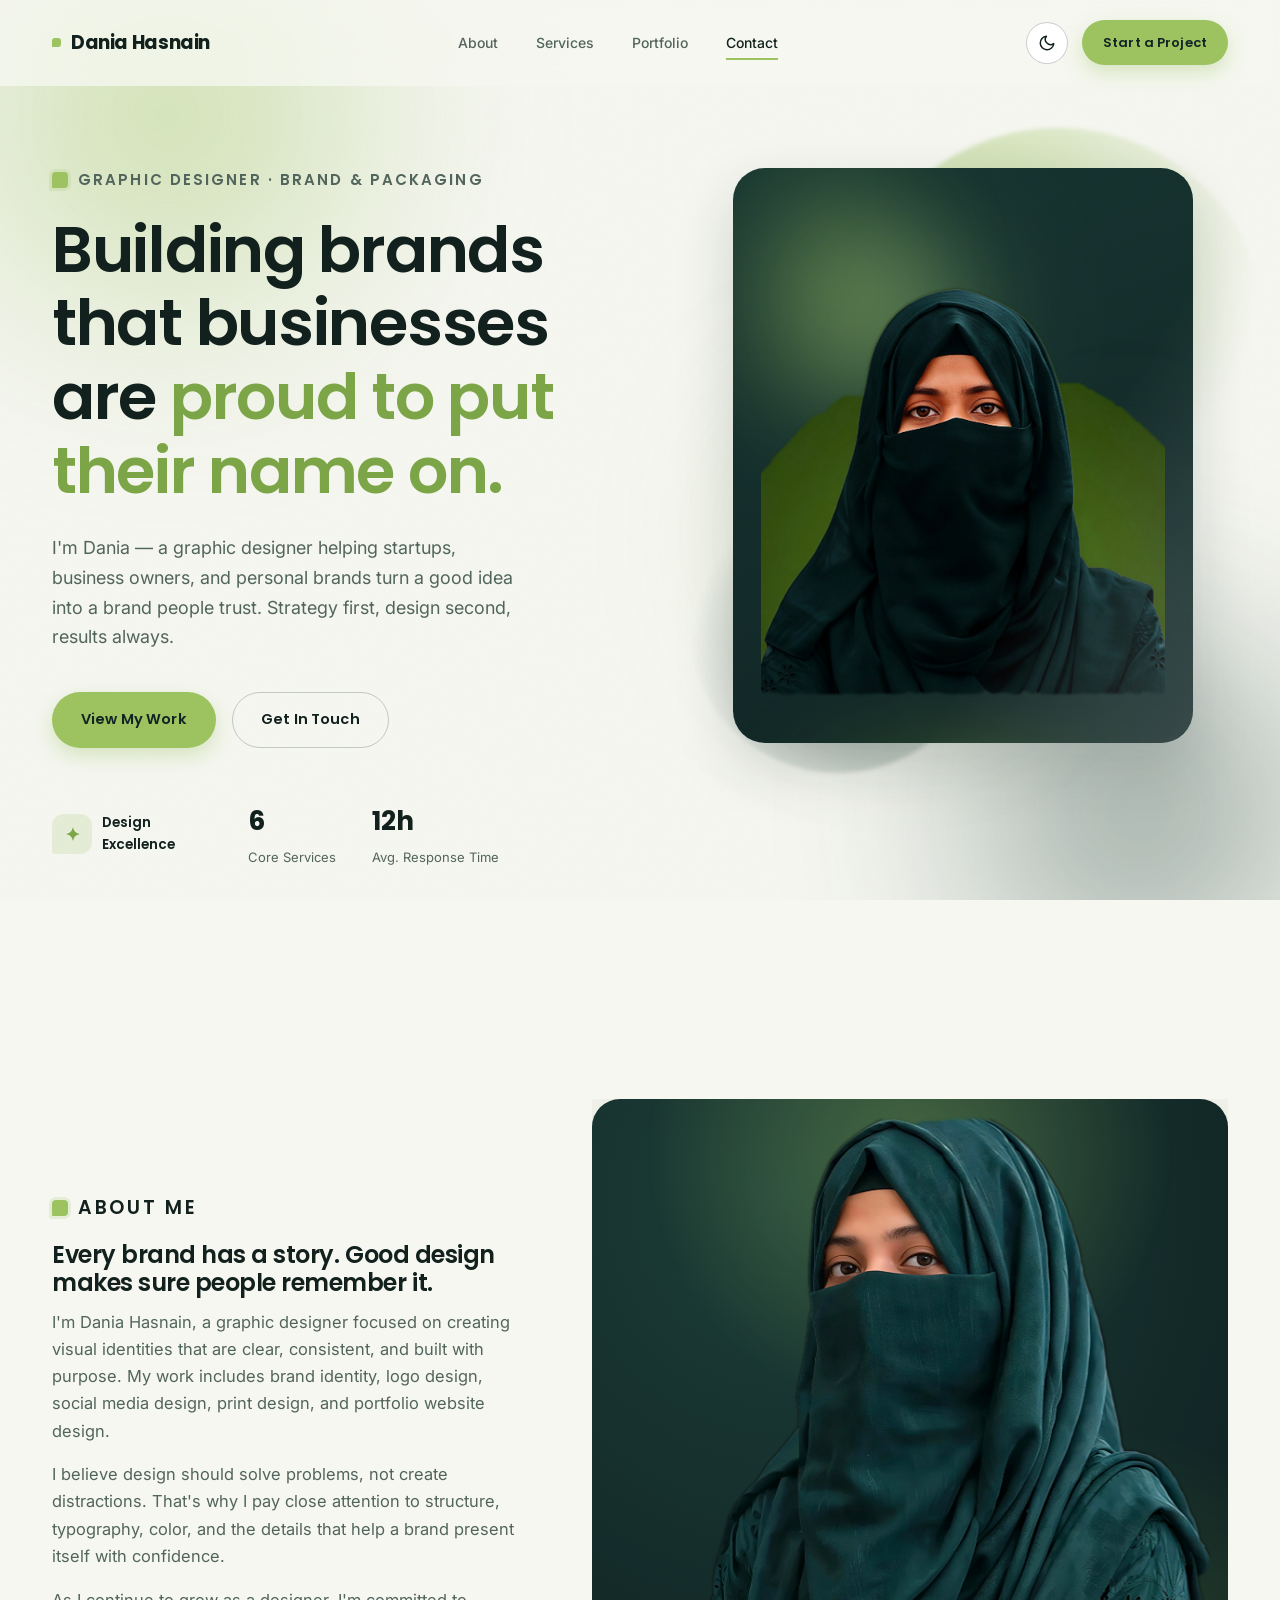
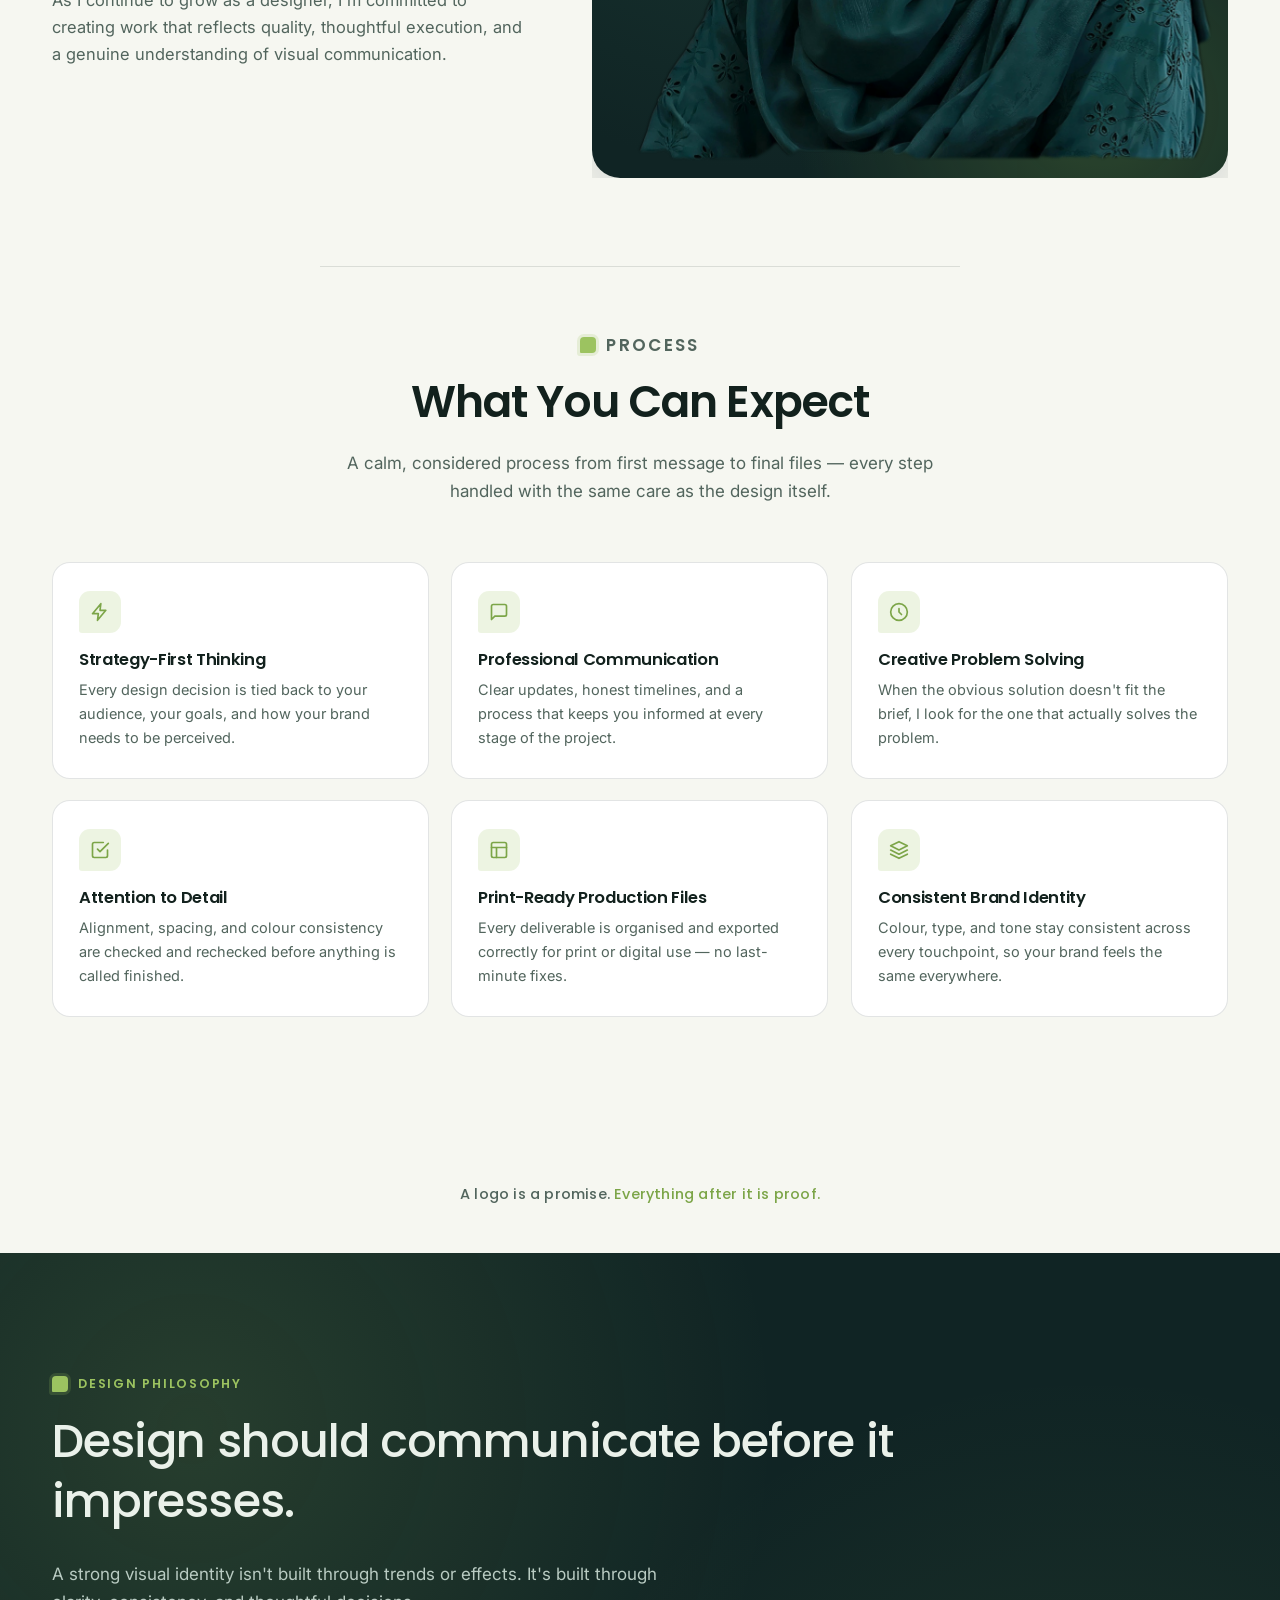
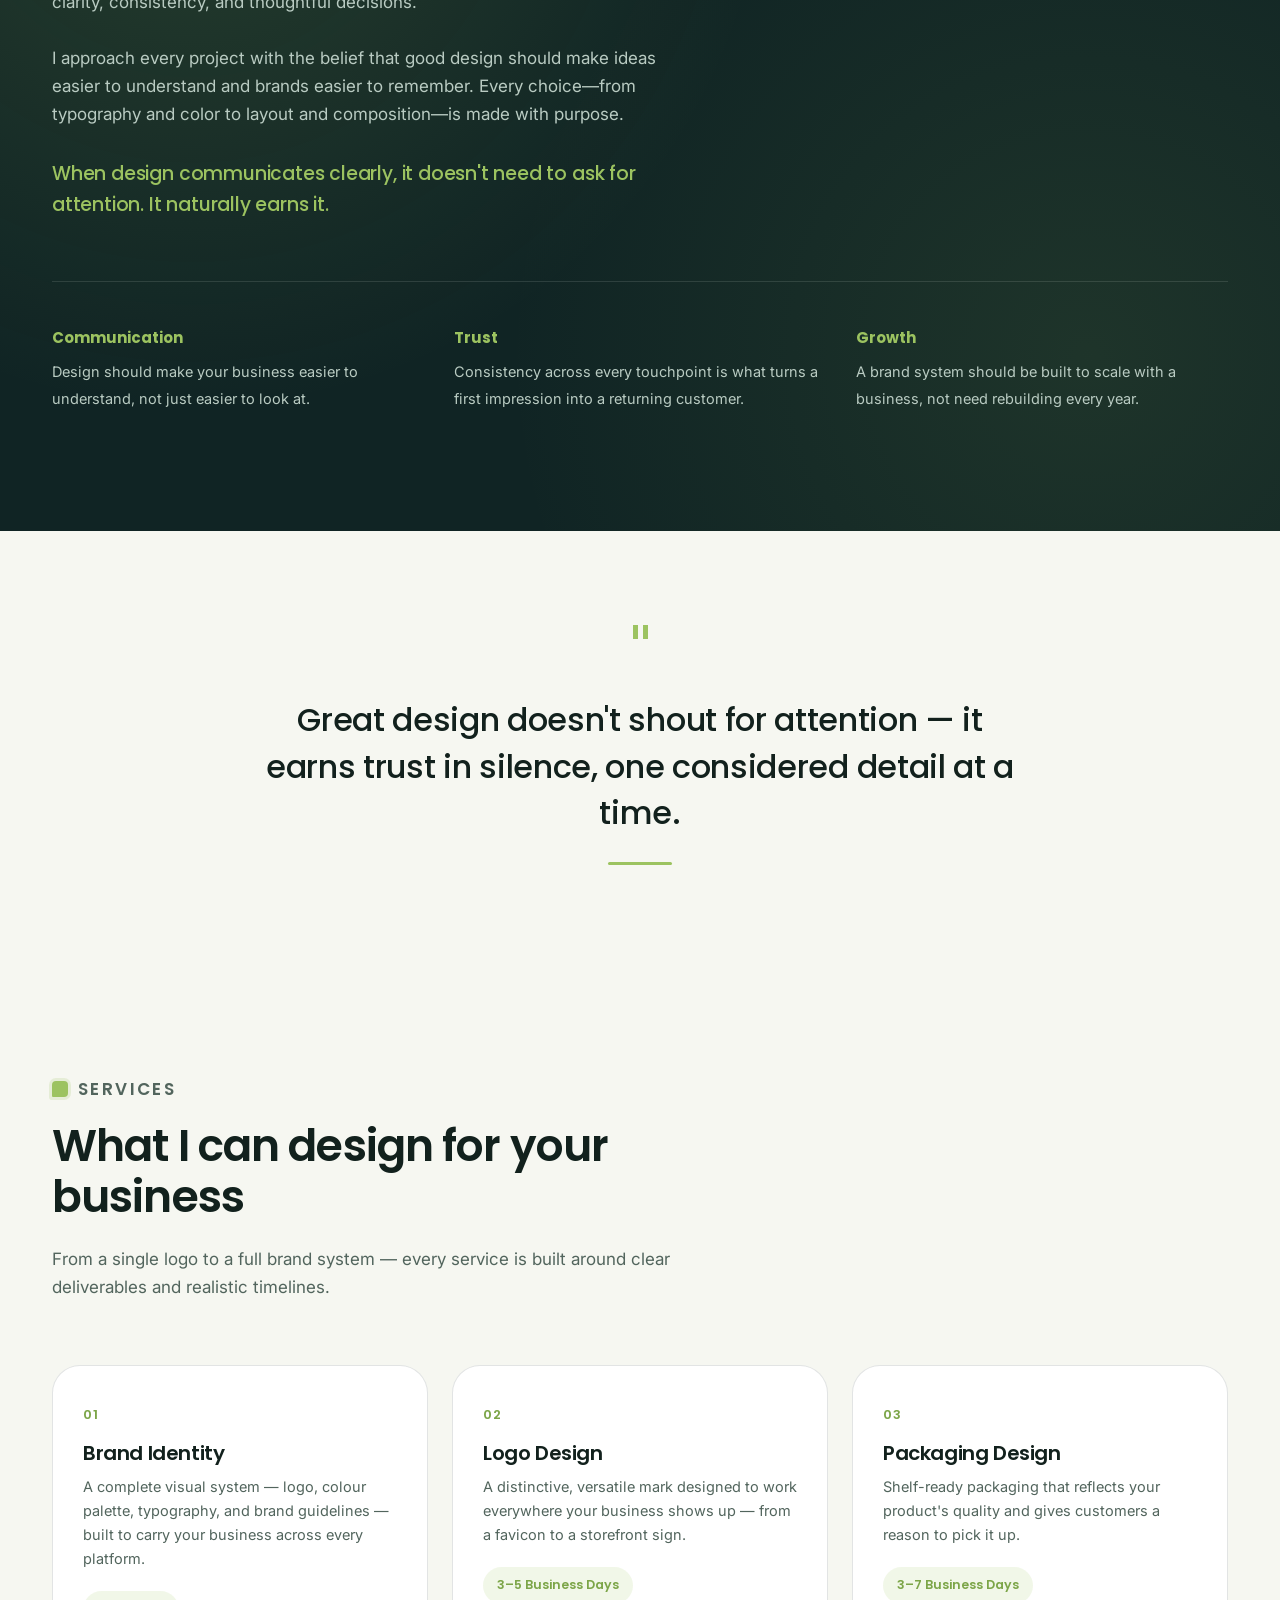
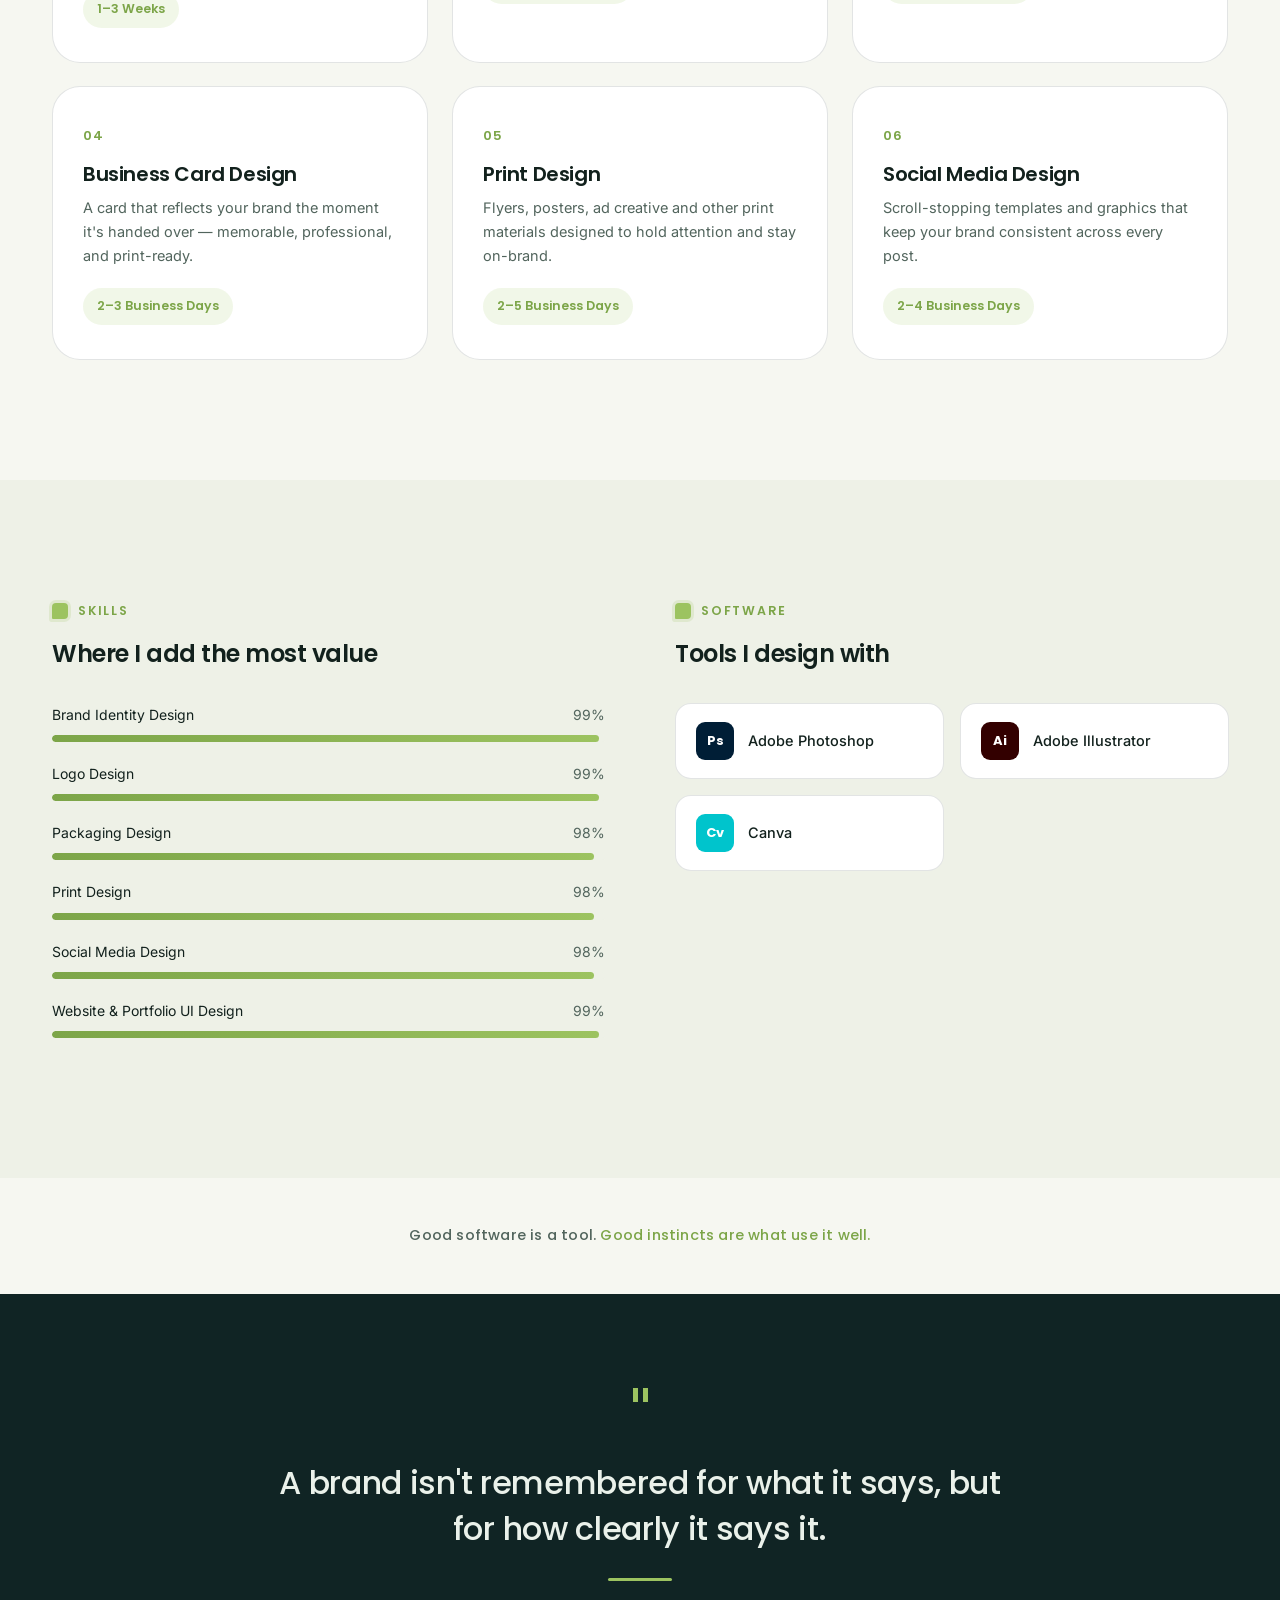
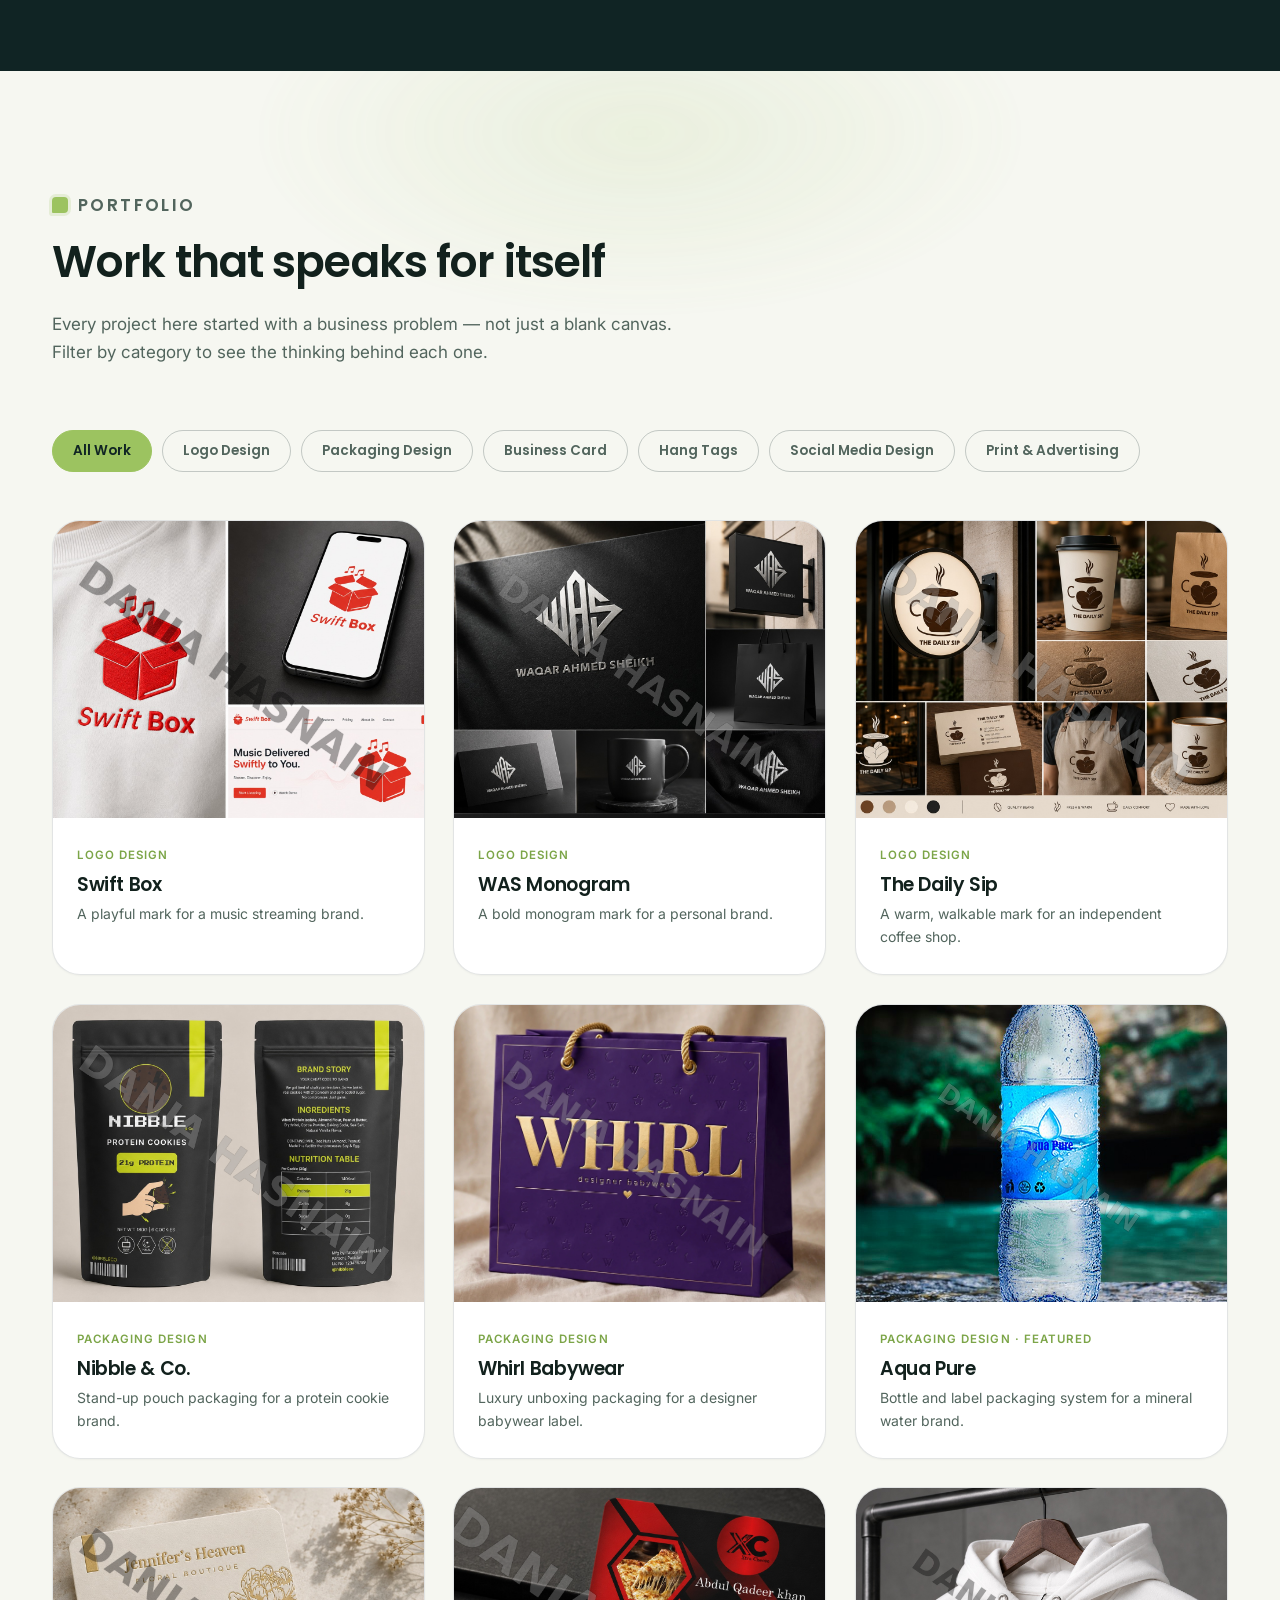
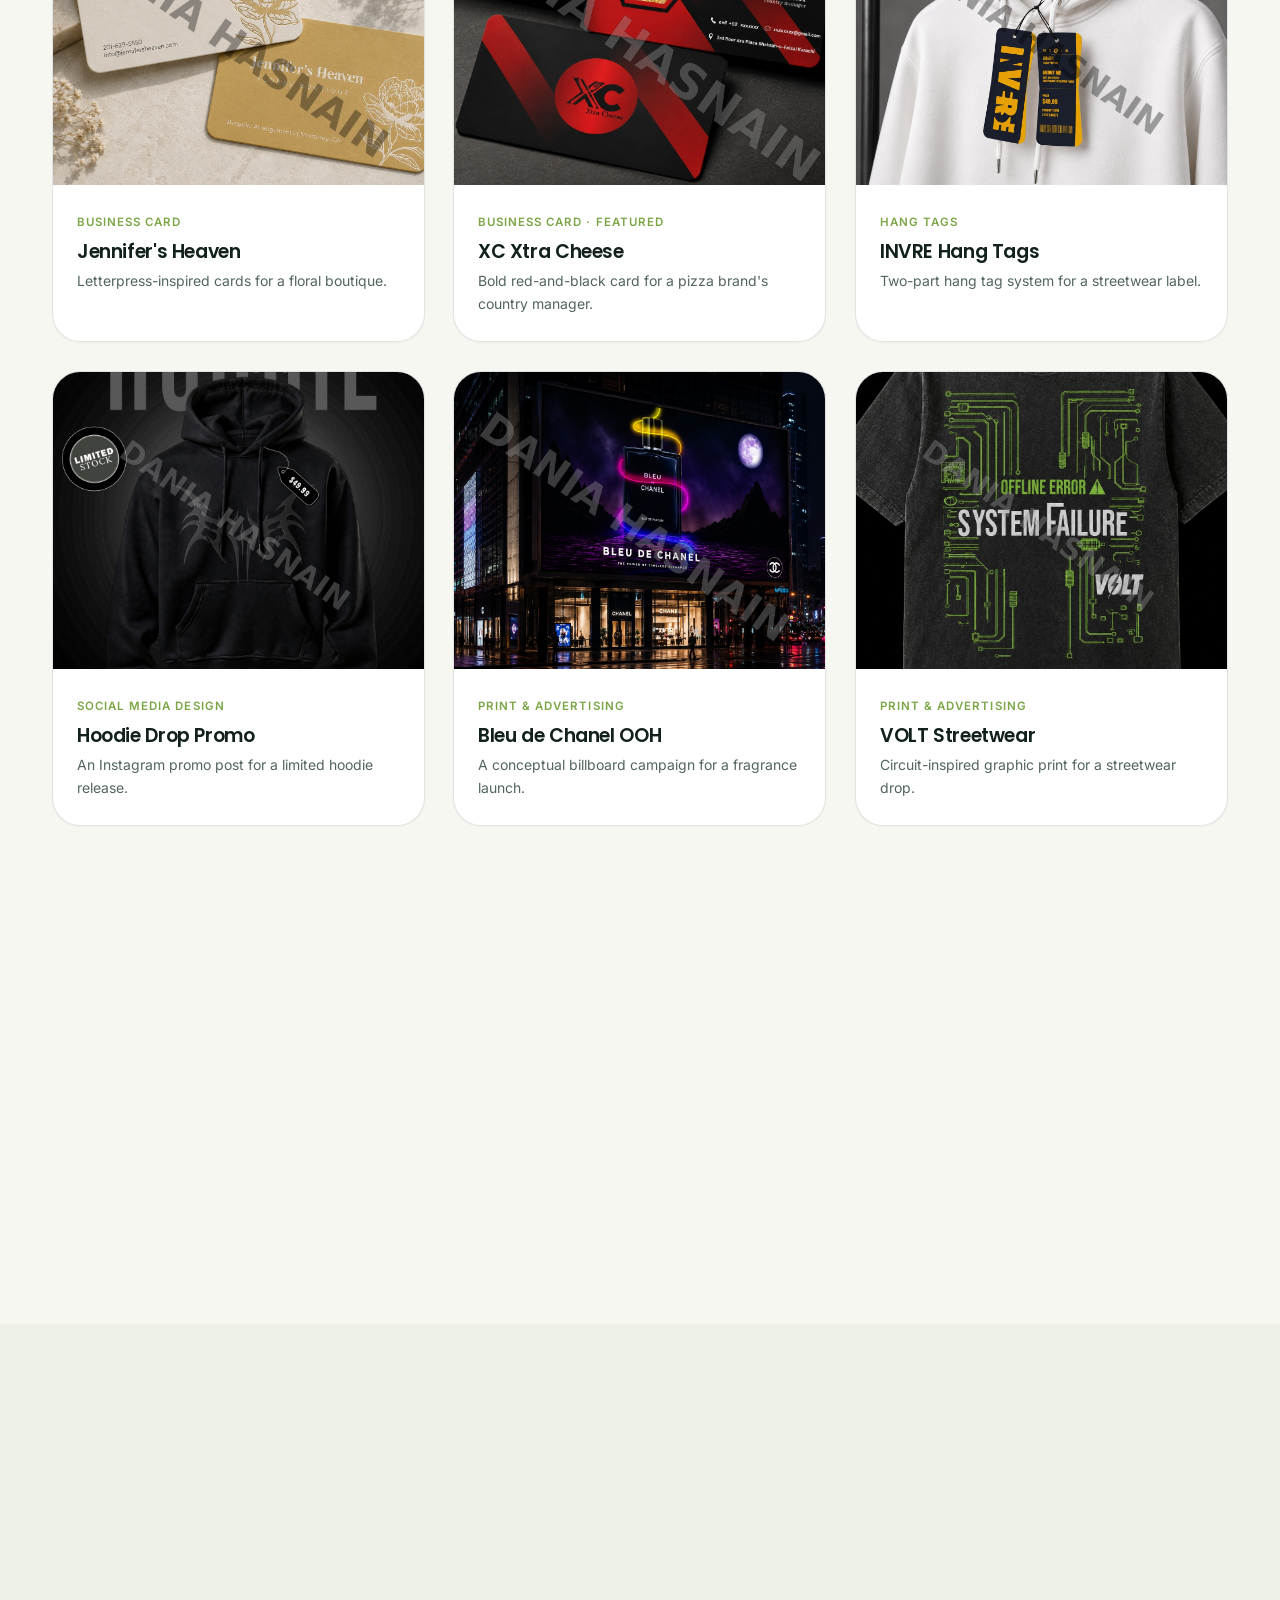
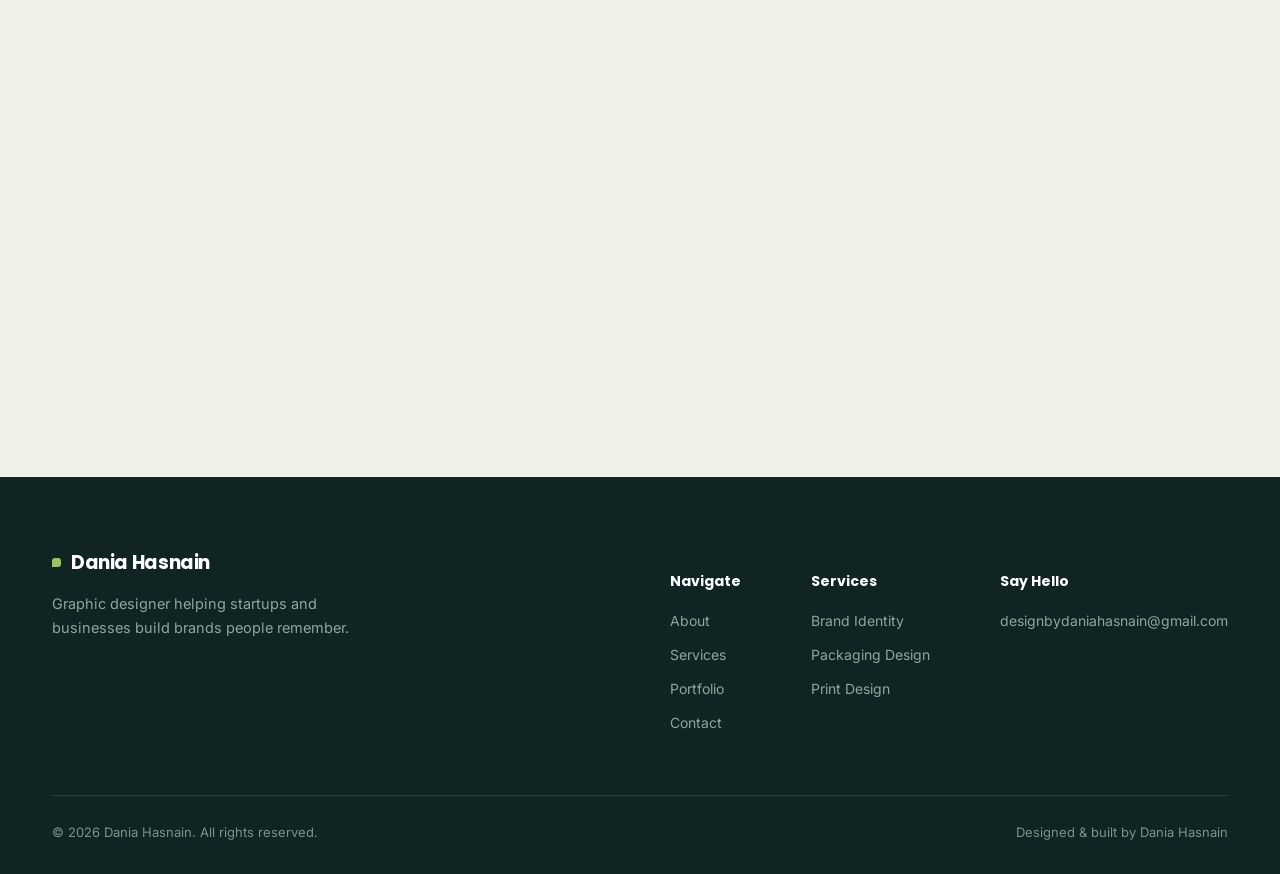
==== commit 84a82a22: "Final CMS rebuild + image updates + bug fixes" ====
--- a/index.html
+++ b/index.html
@@ -291,74 +291,73 @@
         <p>Every project here started with a business problem — not just a blank canvas. Filter by category to see the thinking behind each one.</p>
       </div>
 
-      <div class="filter-row reveal">
+      <div class="filter-row reveal" id="portfolio-filters">
+        <!-- Rebuilt automatically from content/projects.json (js/main.js): one pill
+             per distinct category found across all projects, plus "All Work".
+             Creating, renaming, or deleting a category in the CMS is just
+             typing on a project's Category field — nothing here needs editing.
+             This static button is a fallback only, for if that fetch fails. -->
         <button class="filter-btn active" data-filter="all">All Work</button>
-        <button class="filter-btn" data-filter="logo">Logo Design</button>
-        <button class="filter-btn" data-filter="packaging">Packaging Design</button>
-        <button class="filter-btn" data-filter="business-card">Business Card</button>
-        <button class="filter-btn" data-filter="hangtag">Hang Tags</button>
-        <button class="filter-btn" data-filter="social">Social Media</button>
-        <button class="filter-btn" data-filter="print">Print &amp; Advertising</button>
       </div>
 
       <div class="portfolio-grid" id="portfolio-grid">
         <a href="projects/swiftbox.html" class="p-card reveal" data-cat="logo">
-          <div class="thumb"><img src="assets/img/swiftbox-1.jpg" alt="Swift Box music streaming logo design" loading="lazy" decoding="async"></div>
+          <div class="thumb"><img src="assets/img/swiftbox-1.png" alt="Swift Box music streaming logo design" loading="lazy" decoding="async"></div>
           <div class="info"><span class="tag">Logo Design</span><h3>Swift Box</h3><p>A playful mark for a music streaming brand.</p></div>
           <span class="arrow"><svg viewBox="0 0 24 24" fill="none" stroke-width="2" stroke-linecap="round" stroke-linejoin="round"><path d="M7 17 17 7M7 7h10v10"/></svg></span>
         </a>
         <a href="projects/was.html" class="p-card reveal" data-cat="logo">
-          <div class="thumb"><img src="assets/img/was-1.jpg" alt="Waqar Ahmed Sheikh personal monogram logo design" loading="lazy" decoding="async"></div>
+          <div class="thumb"><img src="assets/img/was-1.png" alt="Waqar Ahmed Sheikh personal monogram logo design" loading="lazy" decoding="async"></div>
           <div class="info"><span class="tag">Logo Design</span><h3>Waqar Ahmed Sheikh</h3><p>A bold monogram mark for a personal brand.</p></div>
           <span class="arrow"><svg viewBox="0 0 24 24" fill="none" stroke-width="2" stroke-linecap="round" stroke-linejoin="round"><path d="M7 17 17 7M7 7h10v10"/></svg></span>
         </a>
         <a href="projects/dailysip.html" class="p-card reveal" data-cat="logo">
-          <div class="thumb"><img src="assets/img/dailysip-1.jpg" alt="The Daily Sip coffee shop logo design" loading="lazy" decoding="async"></div>
+          <div class="thumb"><img src="assets/img/dailysip-1.png" alt="The Daily Sip coffee shop logo design" loading="lazy" decoding="async"></div>
           <div class="info"><span class="tag">Logo Design</span><h3>The Daily Sip</h3><p>A warm, walkable mark for an independent coffee shop.</p></div>
           <span class="arrow"><svg viewBox="0 0 24 24" fill="none" stroke-width="2" stroke-linecap="round" stroke-linejoin="round"><path d="M7 17 17 7M7 7h10v10"/></svg></span>
         </a>
         <a href="projects/nibble.html" class="p-card reveal" data-cat="packaging">
-          <div class="thumb"><img src="assets/img/nibble-1.jpg" alt="Nibble and Co protein cookie packaging design" loading="lazy" decoding="async"></div>
+          <div class="thumb"><img src="assets/img/nibble-1.png" alt="Nibble and Co protein cookie packaging design" loading="lazy" decoding="async"></div>
           <div class="info"><span class="tag">Packaging Design</span><h3>Nibble &amp; Co.</h3><p>Stand-up pouch packaging for a protein cookie brand.</p></div>
           <span class="arrow"><svg viewBox="0 0 24 24" fill="none" stroke-width="2" stroke-linecap="round" stroke-linejoin="round"><path d="M7 17 17 7M7 7h10v10"/></svg></span>
         </a>
         <a href="projects/whirl.html" class="p-card reveal" data-cat="packaging">
-          <div class="thumb"><img src="assets/img/whirl-1.jpg" alt="Whirl designer babywear luxury packaging bag and box" loading="lazy" decoding="async"></div>
+          <div class="thumb"><img src="assets/img/whirl-1.png" alt="Whirl designer babywear luxury packaging bag and box" loading="lazy" decoding="async"></div>
           <div class="info"><span class="tag">Packaging Design</span><h3>Whirl Babywear</h3><p>Luxury unboxing packaging for a designer babywear label.</p></div>
           <span class="arrow"><svg viewBox="0 0 24 24" fill="none" stroke-width="2" stroke-linecap="round" stroke-linejoin="round"><path d="M7 17 17 7M7 7h10v10"/></svg></span>
         </a>
         <a href="projects/aquapure.html" class="p-card reveal" data-cat="packaging">
-          <div class="thumb"><img src="assets/img/aquapure-1.jpg" alt="Aqua Pure mineral water bottle packaging and label design" loading="lazy" decoding="async"></div>
+          <div class="thumb"><img src="assets/img/aquapure-1.png" alt="Aqua Pure mineral water bottle packaging and label design" loading="lazy" decoding="async"></div>
           <div class="info"><span class="tag">Packaging Design</span><h3>Aqua Pure</h3><p>Bottle and label packaging system for a mineral water brand.</p></div>
           <span class="arrow"><svg viewBox="0 0 24 24" fill="none" stroke-width="2" stroke-linecap="round" stroke-linejoin="round"><path d="M7 17 17 7M7 7h10v10"/></svg></span>
         </a>
         <a href="projects/jennifers.html" class="p-card reveal" data-cat="business-card">
-          <div class="thumb"><img src="assets/img/jennifers-1.jpg" alt="Jennifer's Heaven floral boutique business card design" loading="lazy" decoding="async"></div>
+          <div class="thumb"><img src="assets/img/jennifers-1.png" alt="Jennifer's Heaven floral boutique business card design" loading="lazy" decoding="async"></div>
           <div class="info"><span class="tag">Business Card</span><h3>Jennifer's Heaven</h3><p>Letterpress-inspired cards for a floral boutique.</p></div>
           <span class="arrow"><svg viewBox="0 0 24 24" fill="none" stroke-width="2" stroke-linecap="round" stroke-linejoin="round"><path d="M7 17 17 7M7 7h10v10"/></svg></span>
         </a>
         <a href="projects/xtracheese.html" class="p-card reveal" data-cat="business-card">
-          <div class="thumb"><img src="assets/img/xtracheese-1.jpg" alt="XC Xtra Cheese country manager business card design" loading="lazy" decoding="async"></div>
+          <div class="thumb"><img src="assets/img/xtracheese-1.png" alt="XC Xtra Cheese country manager business card design" loading="lazy" decoding="async"></div>
           <div class="info"><span class="tag">Business Card</span><h3>XC Xtra Cheese</h3><p>Bold red-and-black card for a pizza brand's country manager.</p></div>
           <span class="arrow"><svg viewBox="0 0 24 24" fill="none" stroke-width="2" stroke-linecap="round" stroke-linejoin="round"><path d="M7 17 17 7M7 7h10v10"/></svg></span>
         </a>
         <a href="projects/invre.html" class="p-card reveal" data-cat="hangtag">
-          <div class="thumb"><img src="assets/img/invre-1.jpg" alt="INVRE apparel hang tag design" loading="lazy" decoding="async"></div>
+          <div class="thumb"><img src="assets/img/invre-1.png" alt="INVRE apparel hang tag design" loading="lazy" decoding="async"></div>
           <div class="info"><span class="tag">Hang Tags</span><h3>INVERSE Hang Tags</h3><p>Two-part hang tag system for a streetwear label.</p></div>
           <span class="arrow"><svg viewBox="0 0 24 24" fill="none" stroke-width="2" stroke-linecap="round" stroke-linejoin="round"><path d="M7 17 17 7M7 7h10v10"/></svg></span>
         </a>
         <a href="projects/fashionsale.html" class="p-card reveal" data-cat="social">
-          <div class="thumb"><img src="assets/img/fashionsale-1.jpg" alt="Fashion sale hoodie Instagram promotional post design" loading="lazy" decoding="async"></div>
+          <div class="thumb"><img src="assets/img/fashionsale-1.png" alt="Fashion sale hoodie Instagram promotional post design" loading="lazy" decoding="async"></div>
           <div class="info"><span class="tag">Social Media Design</span><h3>Hoodie Drop Promo</h3><p>An Instagram promo post for a limited hoodie release.</p></div>
           <span class="arrow"><svg viewBox="0 0 24 24" fill="none" stroke-width="2" stroke-linecap="round" stroke-linejoin="round"><path d="M7 17 17 7M7 7h10v10"/></svg></span>
         </a>
         <a href="projects/chanel.html" class="p-card reveal" data-cat="print">
-          <div class="thumb"><img src="assets/img/chanel-1.jpg" alt="Bleu de Chanel billboard advertising concept design" loading="lazy" decoding="async"></div>
+          <div class="thumb"><img src="assets/img/chanel-1.png" alt="Bleu de Chanel billboard advertising concept design" loading="lazy" decoding="async"></div>
           <div class="info"><span class="tag">Print &amp; Advertising</span><h3>Bleu de Chanel OOH</h3><p>A conceptual billboard campaign for a fragrance launch.</p></div>
           <span class="arrow"><svg viewBox="0 0 24 24" fill="none" stroke-width="2" stroke-linecap="round" stroke-linejoin="round"><path d="M7 17 17 7M7 7h10v10"/></svg></span>
         </a>
         <a href="projects/volt.html" class="p-card reveal" data-cat="print">
-          <div class="thumb"><img src="assets/img/volt-1.jpg" alt="VOLT streetwear graphic t-shirt print design" loading="lazy" decoding="async"></div>
+          <div class="thumb"><img src="assets/img/volt-1.png" alt="VOLT streetwear graphic t-shirt print design" loading="lazy" decoding="async"></div>
           <div class="info"><span class="tag">Print &amp; Advertising</span><h3>VOLT Streetwear</h3><p>Circuit-inspired graphic print for a streetwear drop.</p></div>
           <span class="arrow"><svg viewBox="0 0 24 24" fill="none" stroke-width="2" stroke-linecap="round" stroke-linejoin="round"><path d="M7 17 17 7M7 7h10v10"/></svg></span>
         </a>
--- a/css/style.css
+++ b/css/style.css
@@ -1007,3 +1007,18 @@
    Portfolio image protection (non-destructive, accessible)
    ============================================================ */
 .p-card .thumb img, .case-cover img, .case-block img{ -webkit-user-drag:none; user-select:none; }
+
+/* ============================================================
+   CMS-driven case study template (Phase 5 architecture)
+   ============================================================ */
+.case-title-row{ display:flex; align-items:center; gap:18px; flex-wrap:wrap; }
+.case-logo{
+  width:56px; height:56px; border-radius:14px; object-fit:contain;
+  background:var(--surface, #fff); padding:8px; box-shadow:var(--shadow-sm);
+  flex-shrink:0;
+}
+.case-block .content .tools-row{ display:flex; gap:10px; flex-wrap:wrap; margin-top:4px; }
+.case-block .content .process-step{ margin-bottom:34px; }
+.case-block .content .process-step:last-child{ margin-bottom:0; }
+.case-block .content .process-step h3{ font-family:var(--font-display); font-size:17px; margin-bottom:8px; }
+.cs-empty-note{ color:var(--muted); font-size:14px; font-style:italic; }
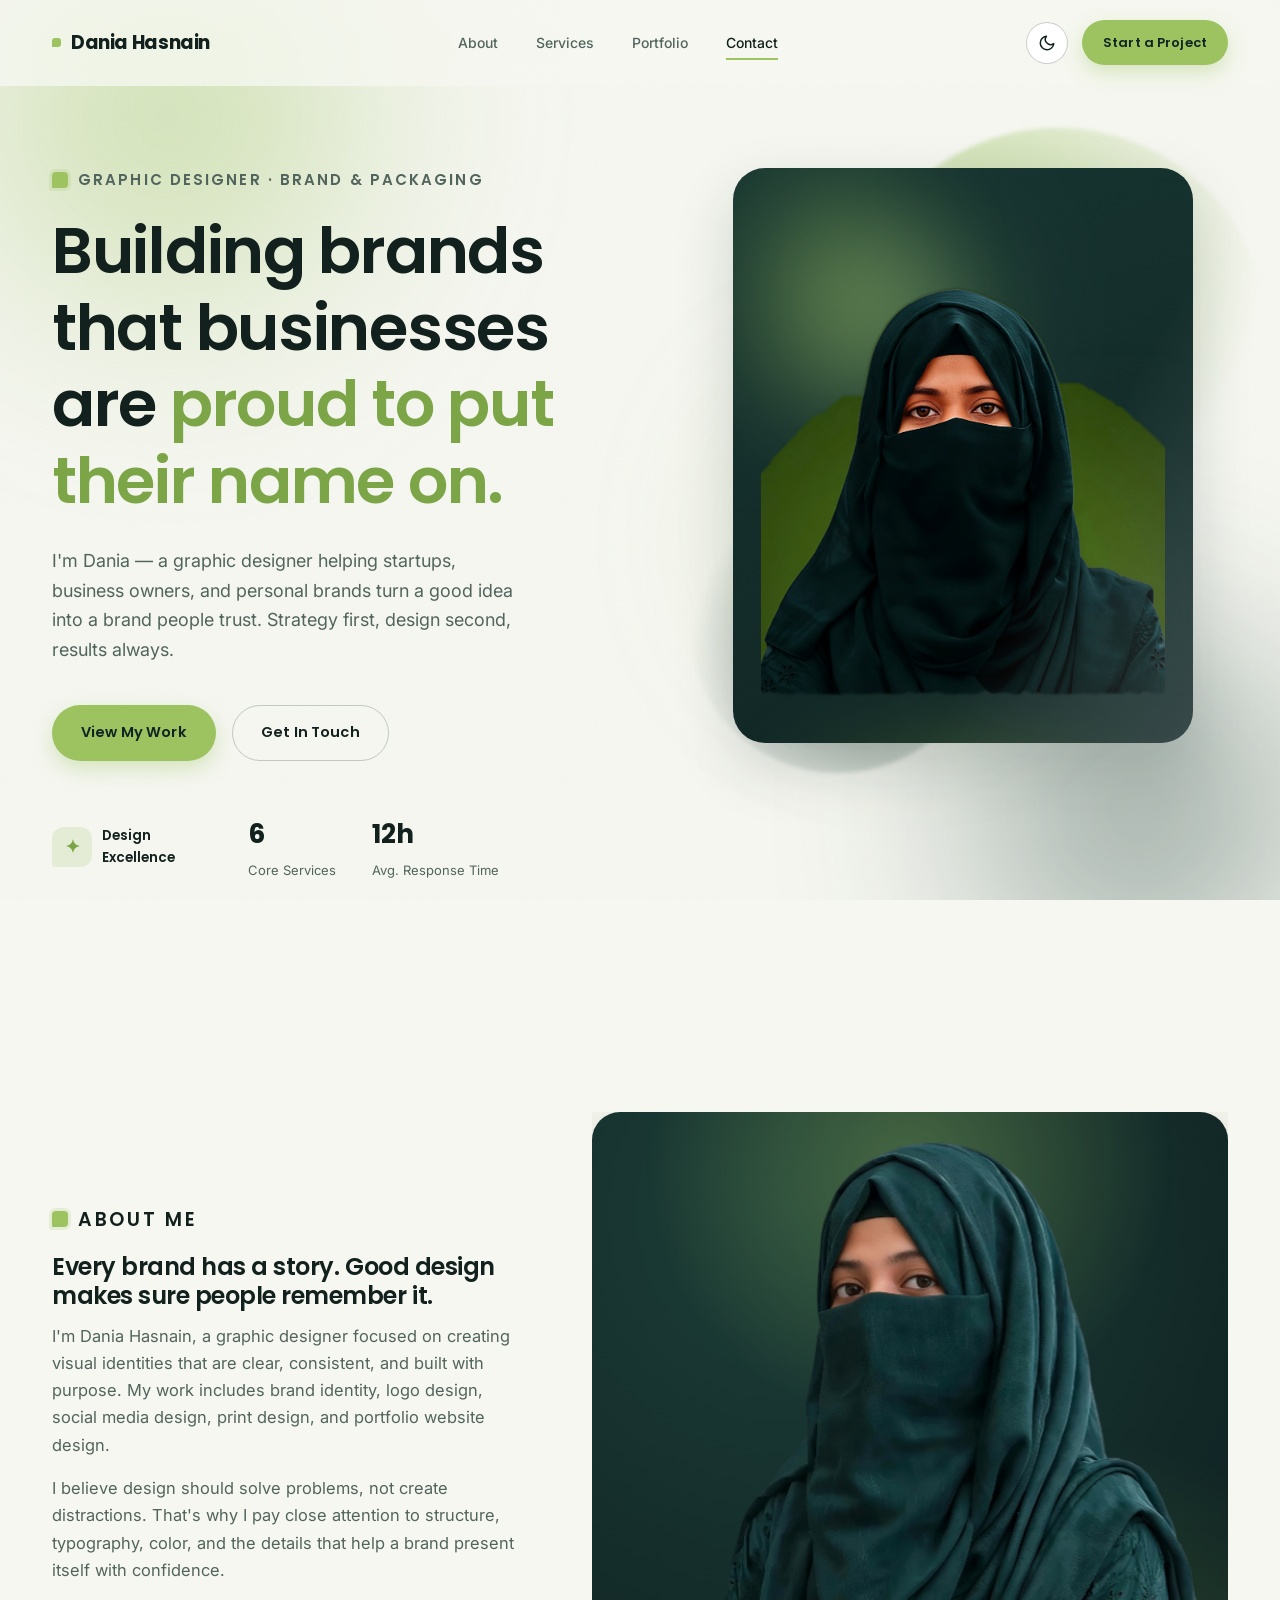
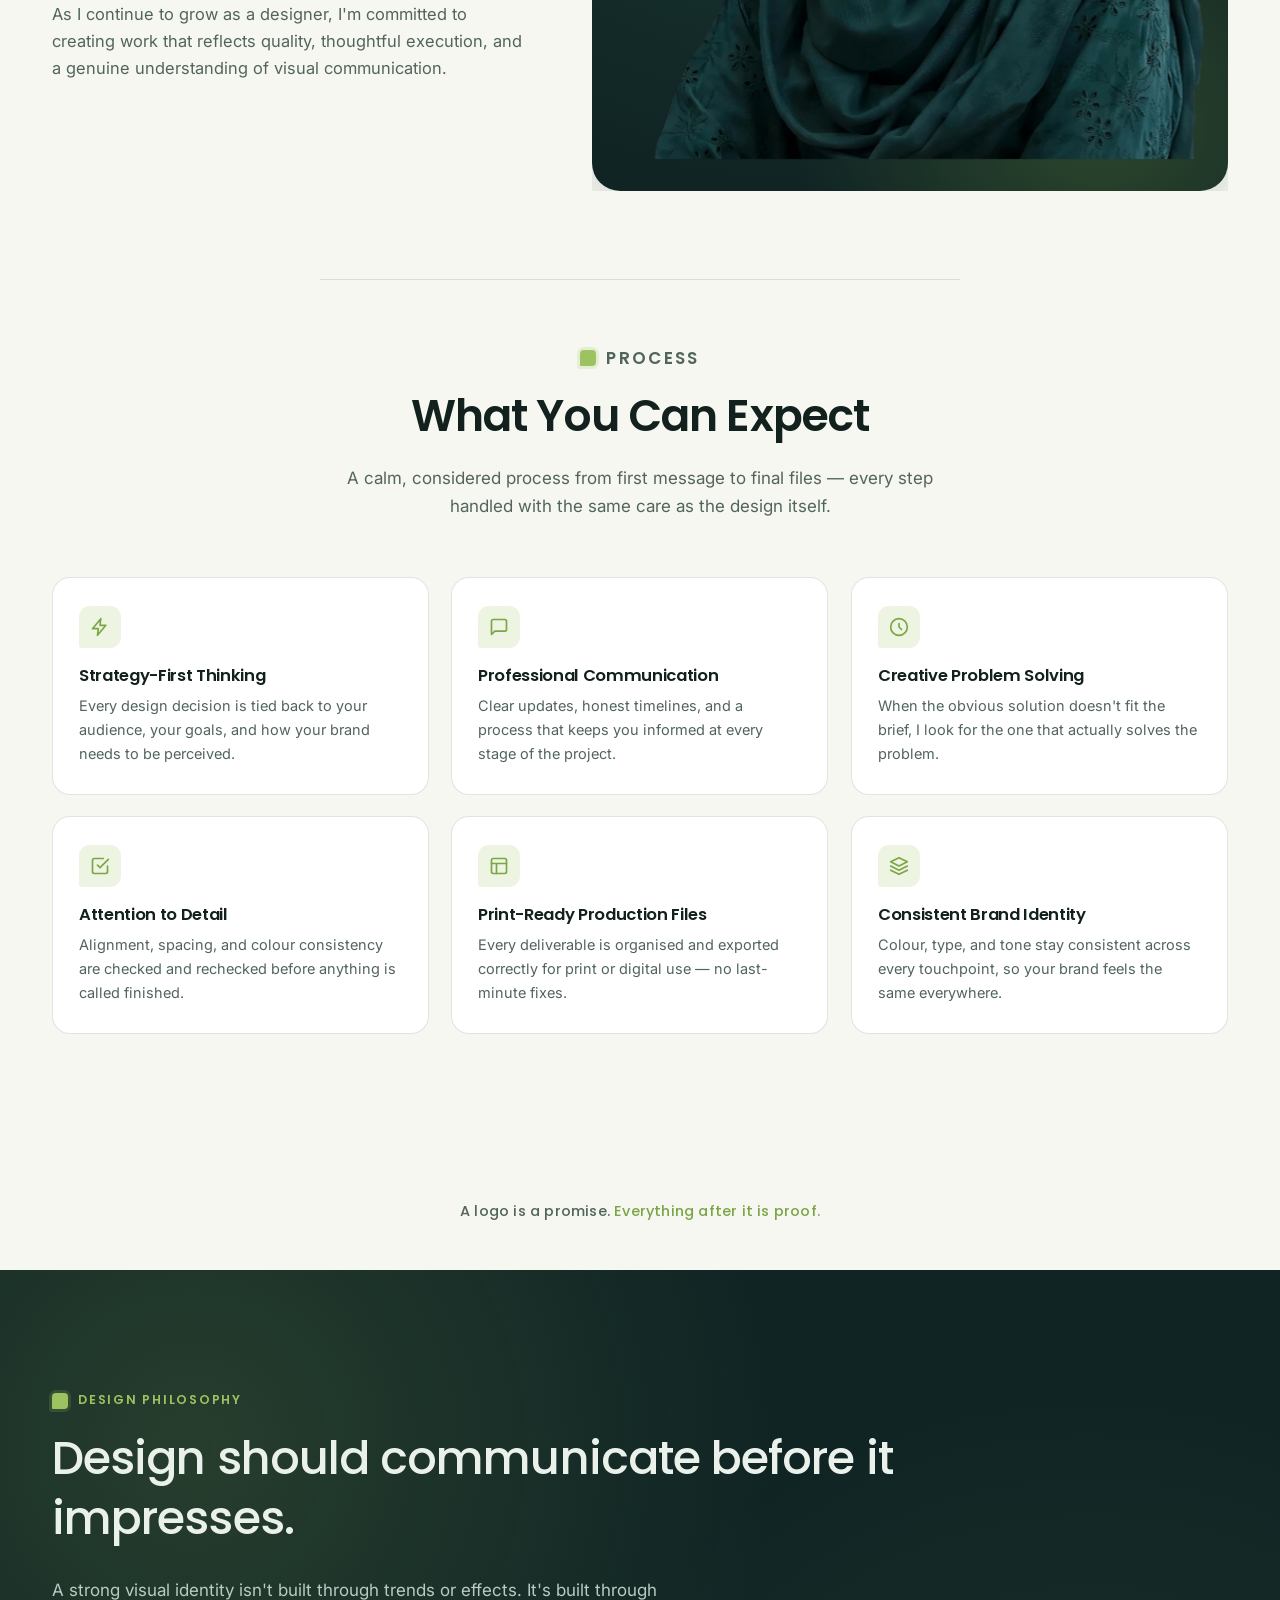
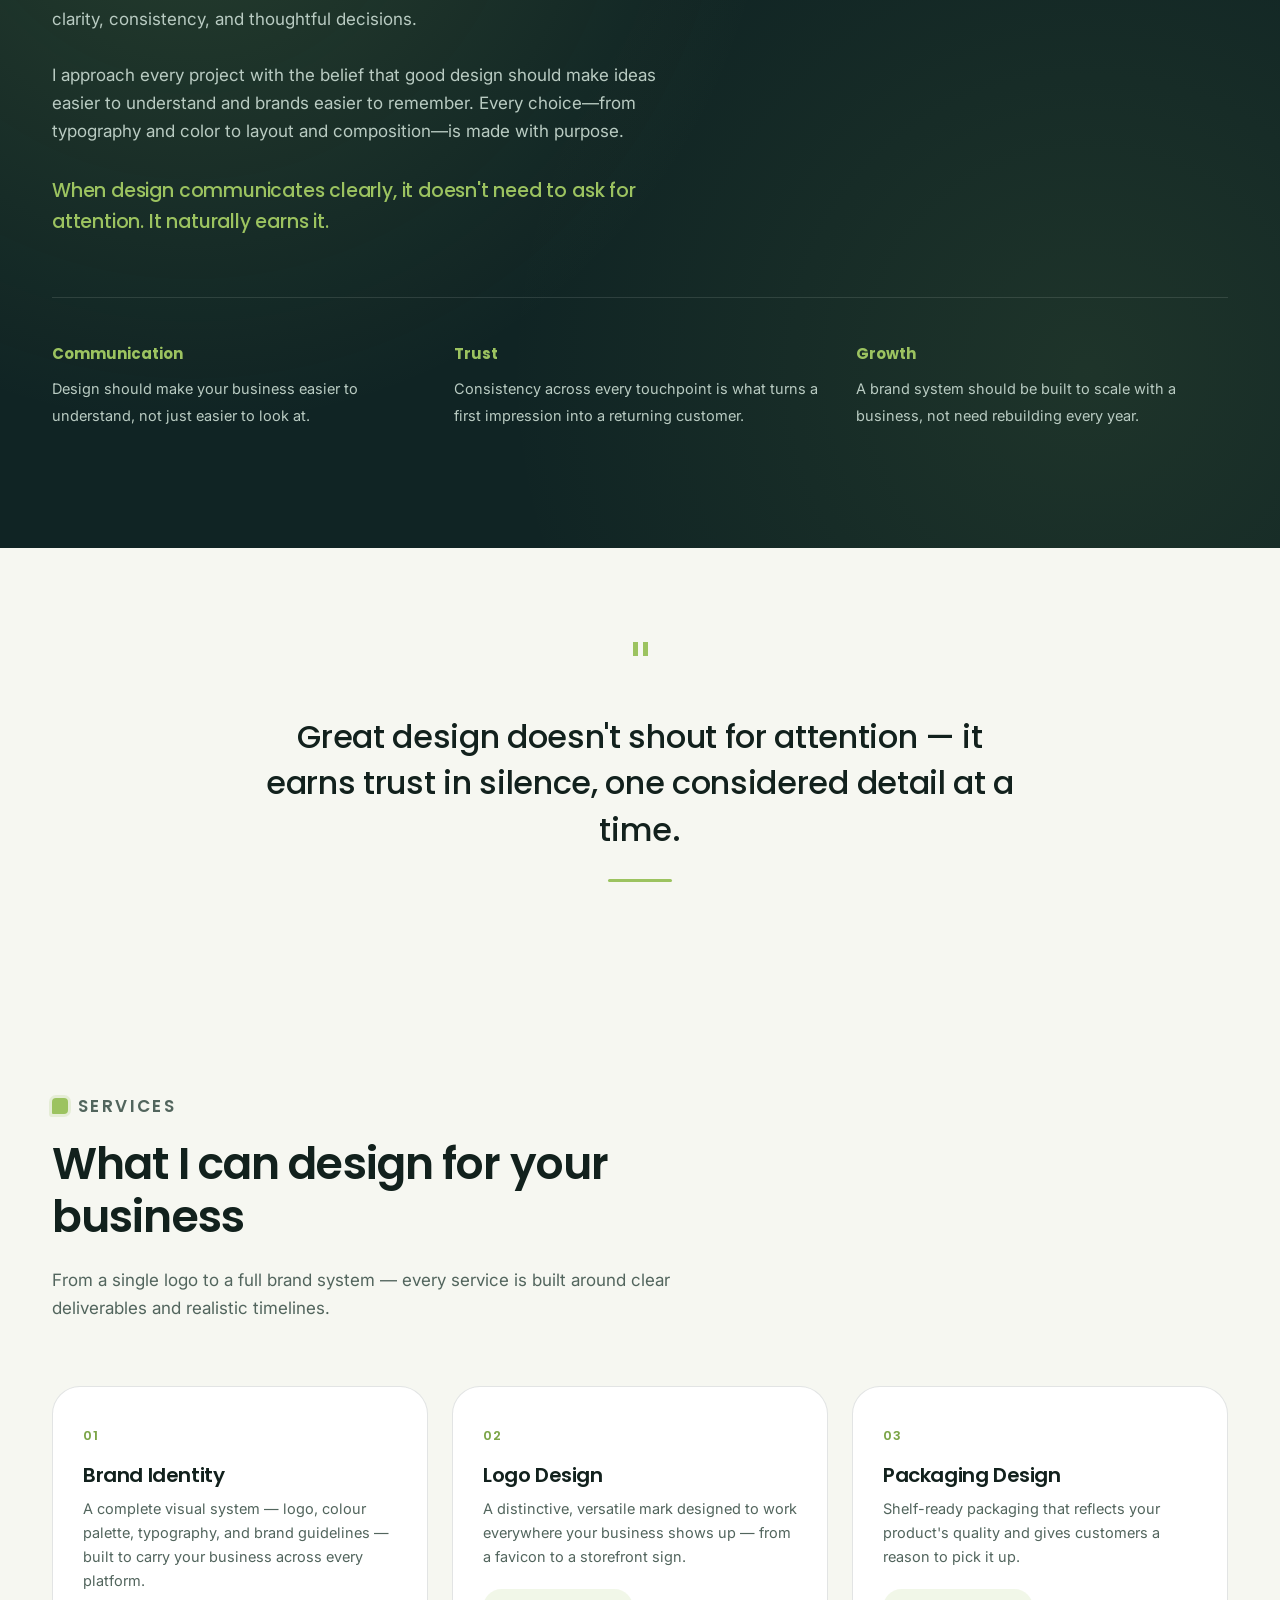
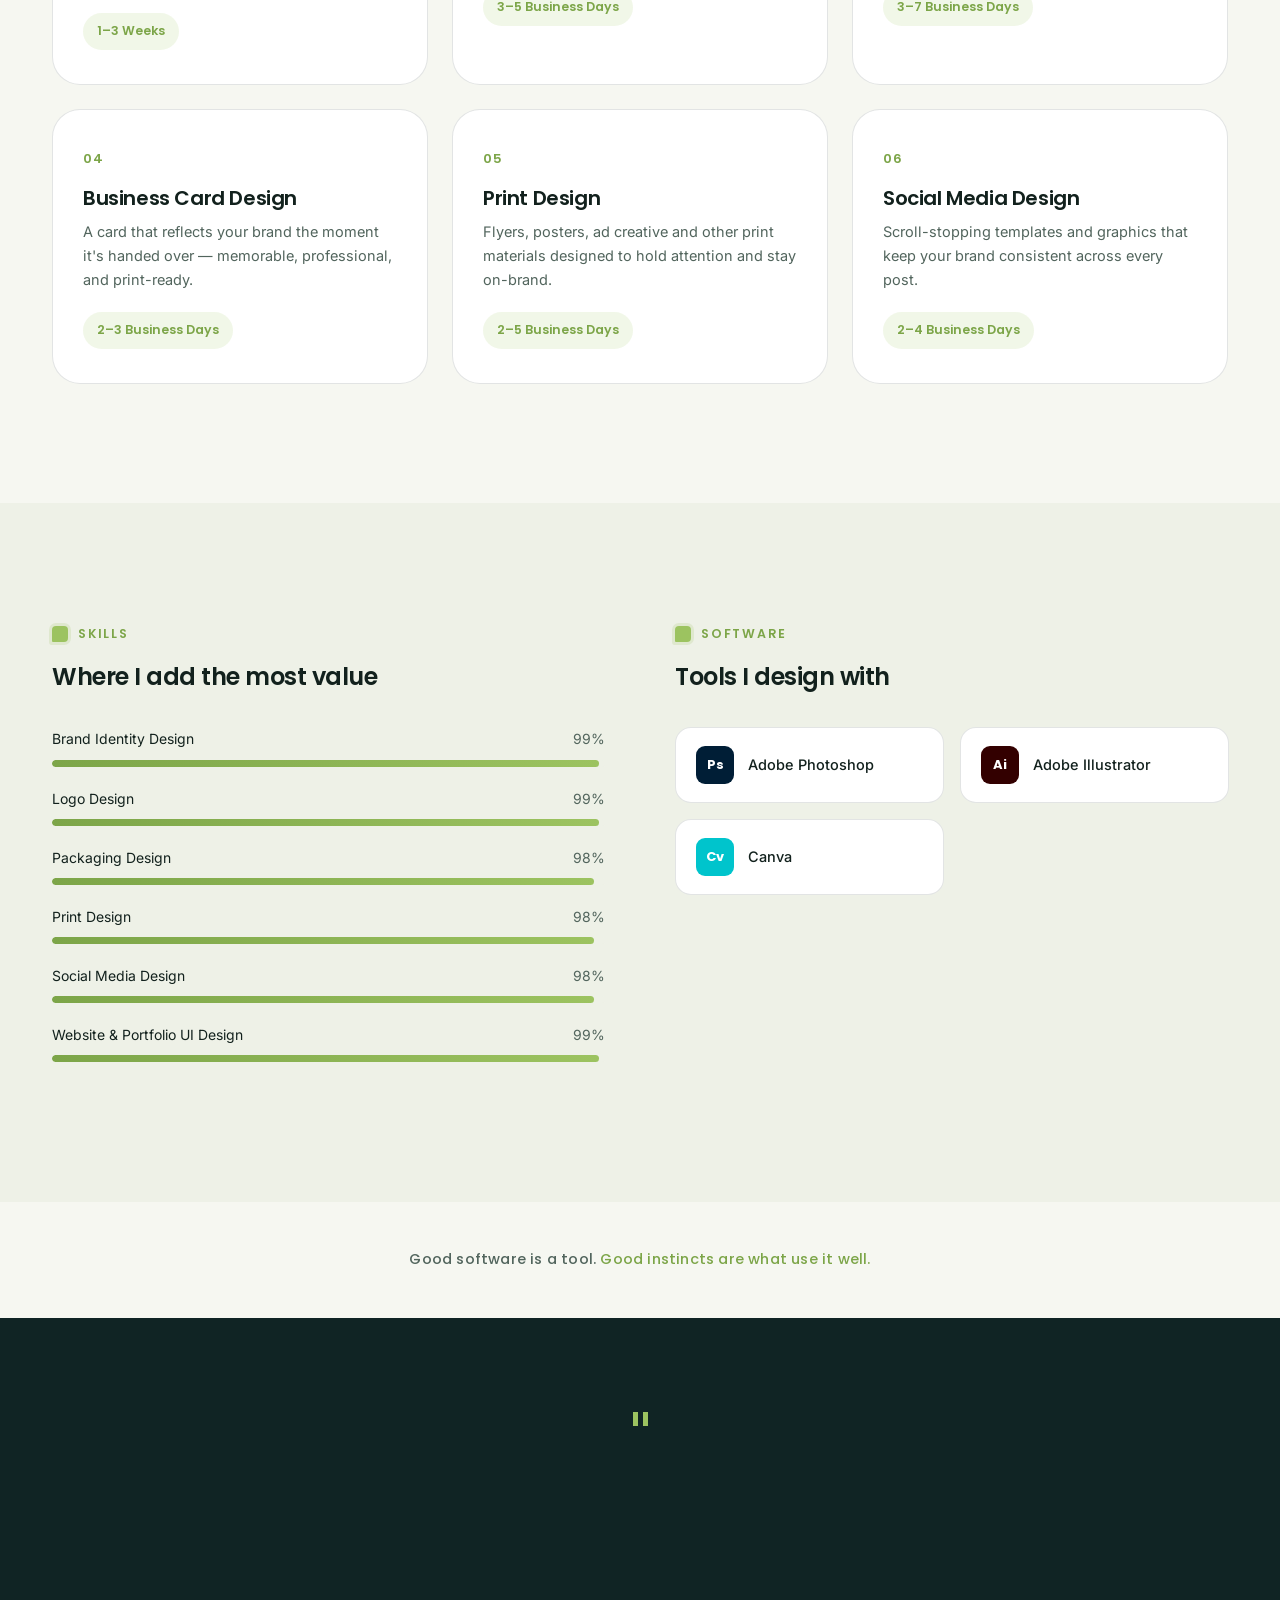
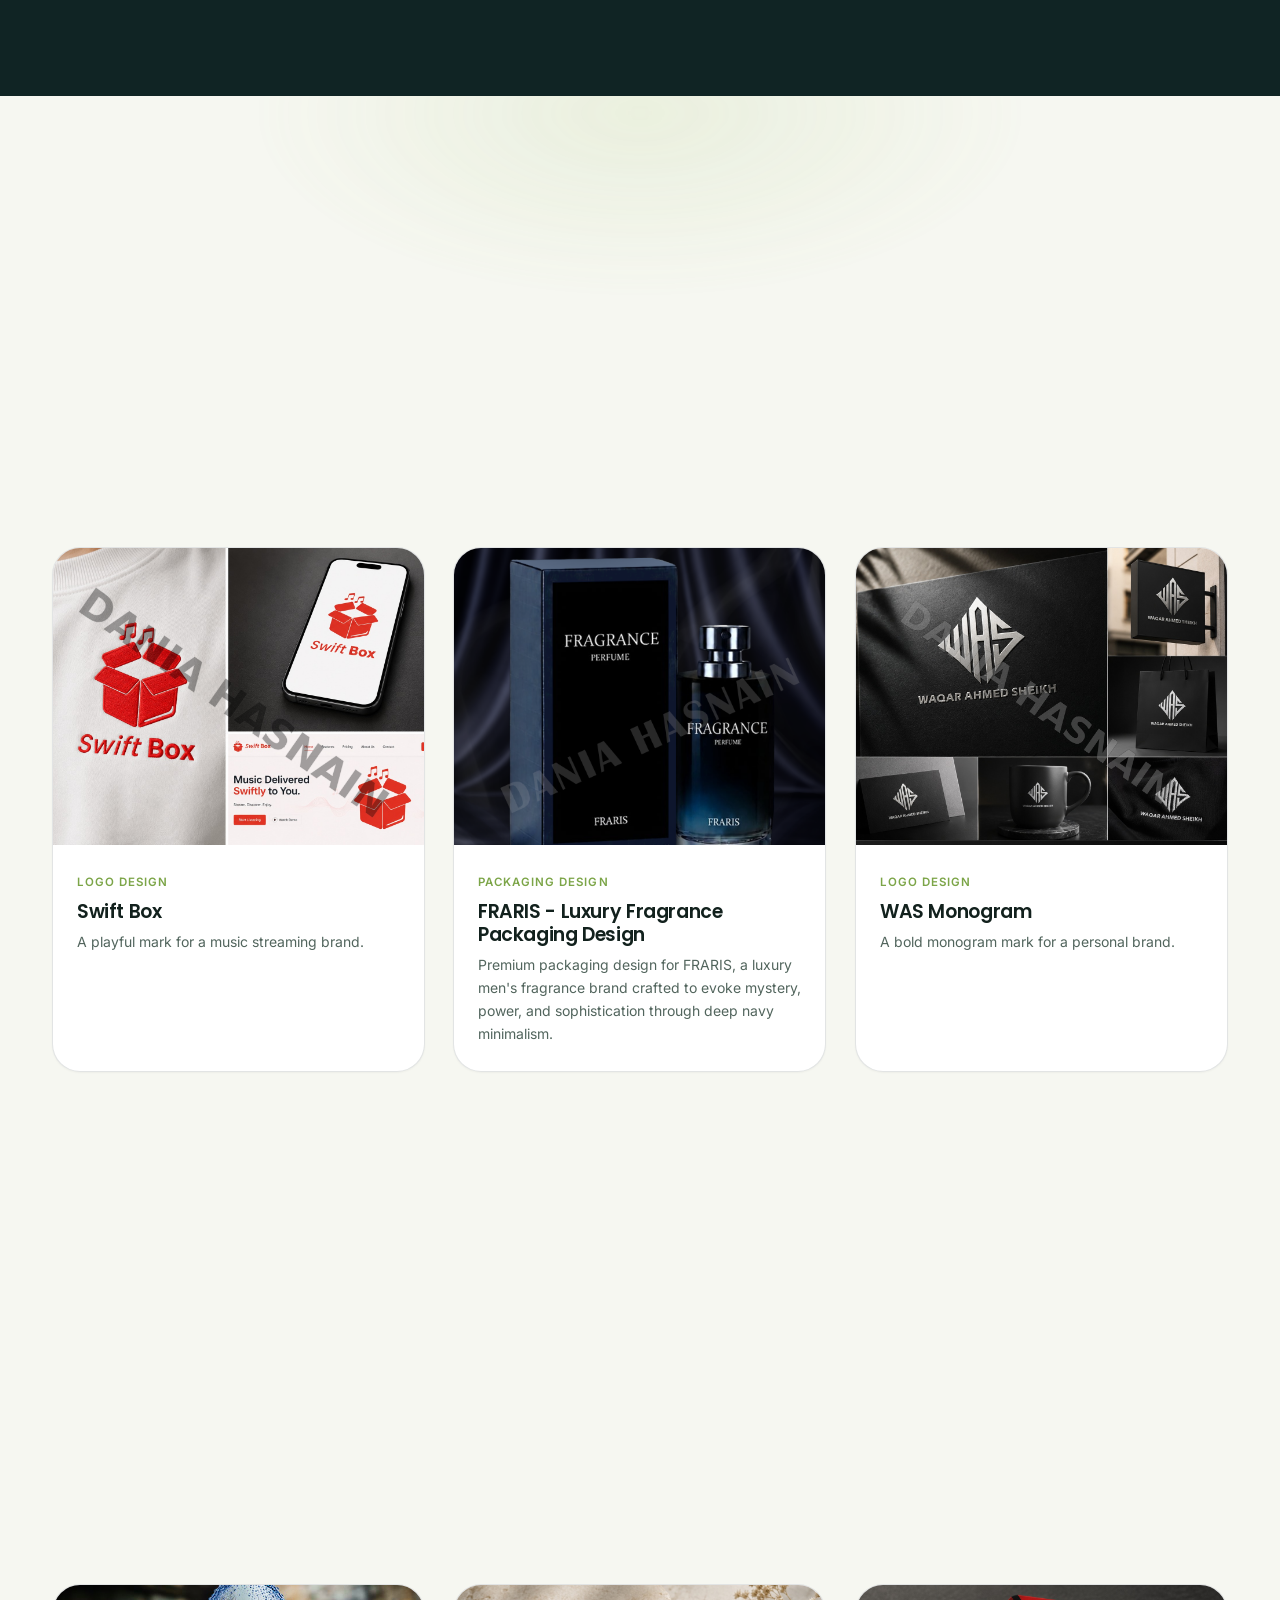
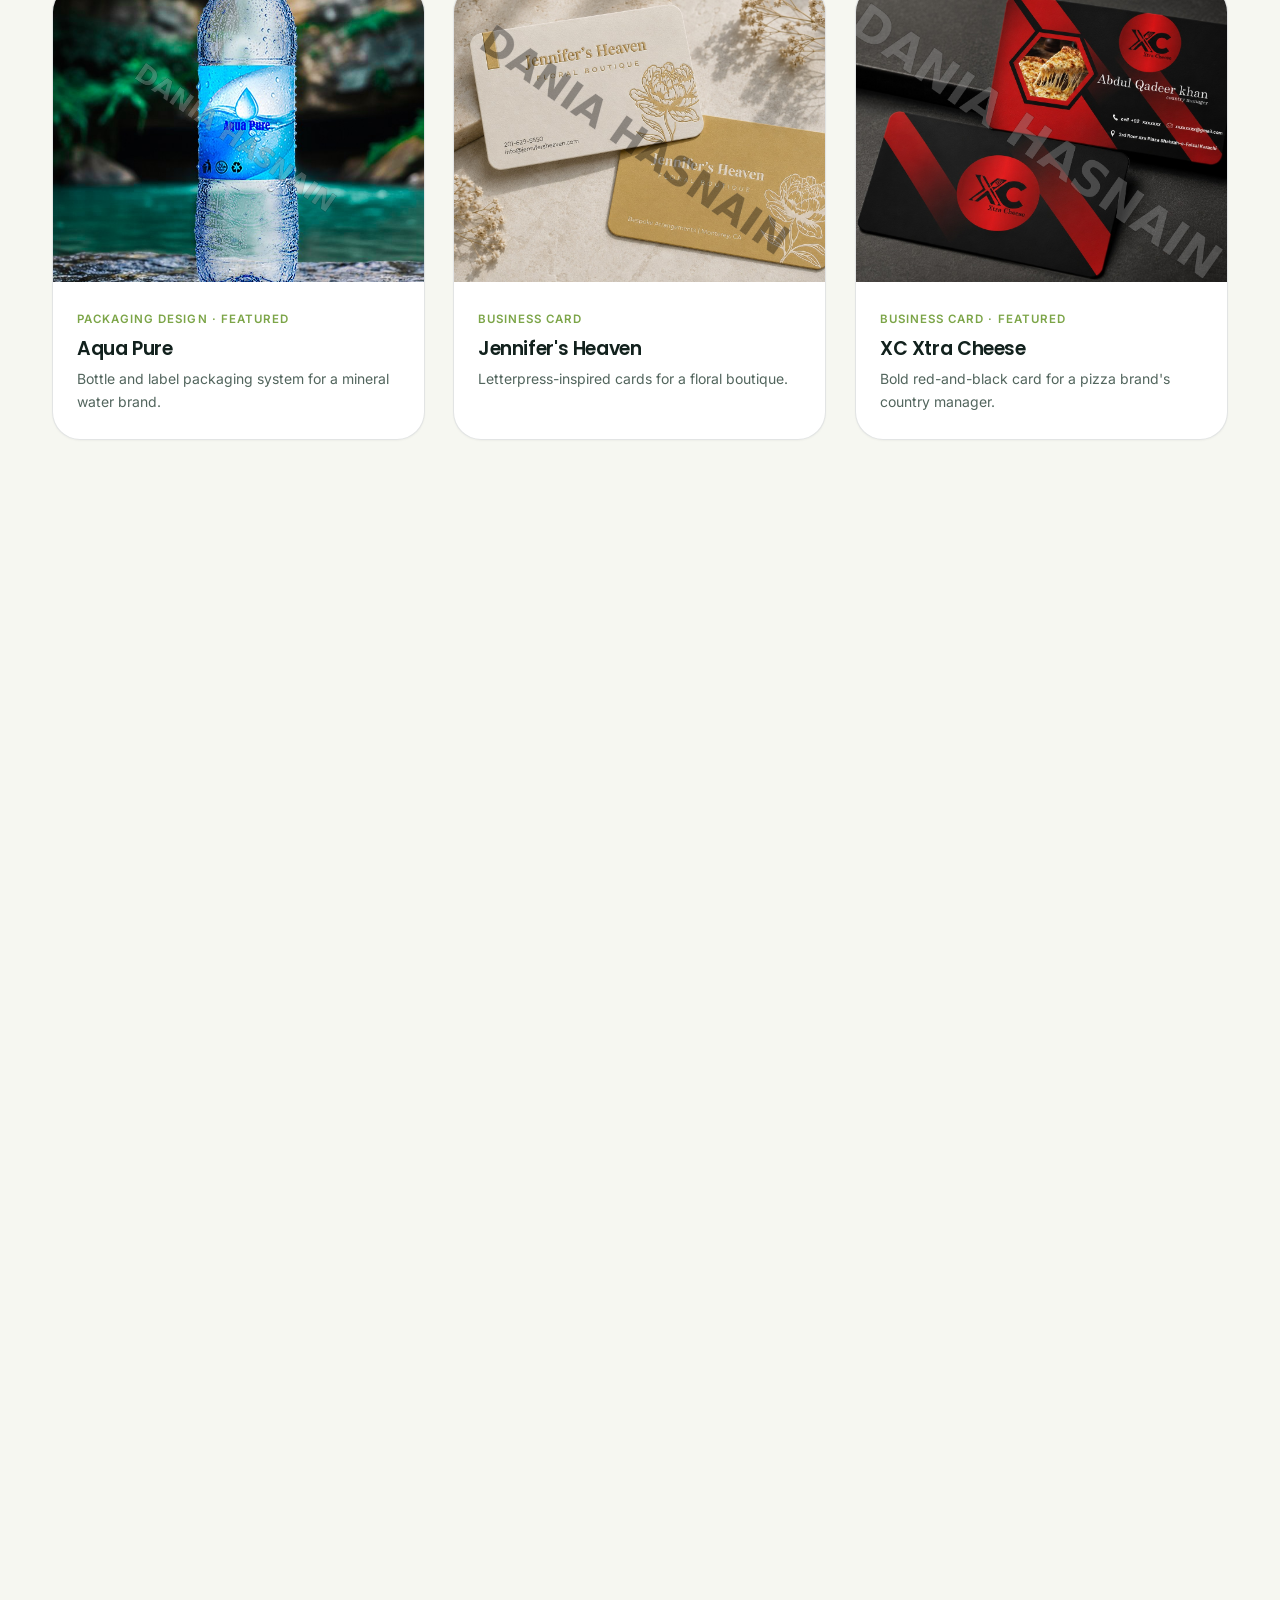
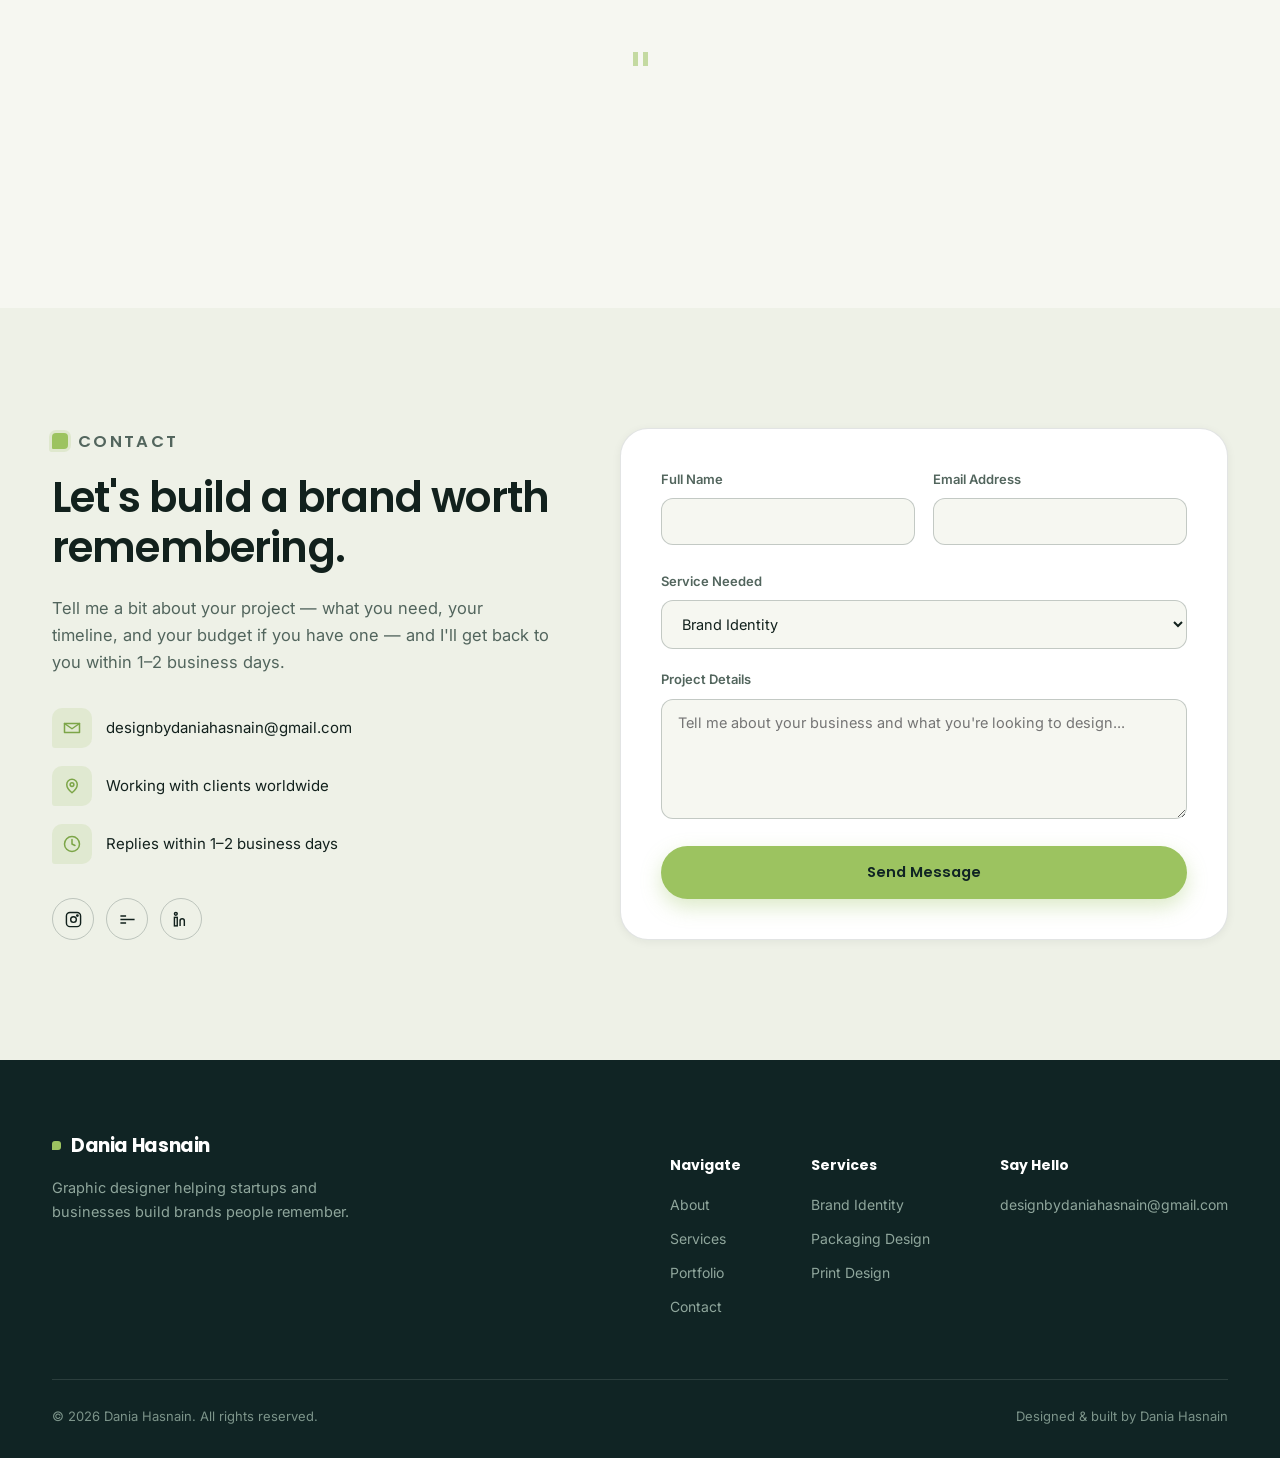
==== commit 0b7d70e1: "Responsive layout improvements" ====
--- a/index.html
+++ b/index.html
@@ -118,7 +118,7 @@
       <div class="about-grid">
         <div class="about-visual reveal img-reveal">
           <div class="ring"></div>
-          <div class="frame"><img src="assets/img/profile-alt.png" alt="Dania Hasnain, graphic designer, at work"></div>
+          <div class="frame"><img src="assets/img/profile-alt-transparent.png" alt="Dania Hasnain, graphic designer, at work"></div>
         </div>
         <div class="about-body reveal">
           <p class="eyebrow"><span class="swatch"></span>About Me</p>
--- a/css/style.css
+++ b/css/style.css
@@ -61,7 +61,7 @@
   background:var(--bg);
   color:var(--ink);
   font-family:var(--font-body);
-  font-size:16px;
+  font-size:clamp(15px, 14.6px + 0.25vw, 16px);
   line-height:1.65;
   -webkit-font-smoothing:antialiased;
   transition:background .4s var(--ease), color .4s var(--ease);
@@ -74,7 +74,7 @@
 h1,h2,h3,h4{
   font-family:var(--font-display);
   margin:0 0 .5em;
-  line-height:1.15;
+  line-height:1.2;
   letter-spacing:-0.02em;
   font-weight:600;
 }
@@ -82,9 +82,8 @@
 .container{
   max-width:var(--container);
   margin:0 auto;
-  padding:0 32px;
-}
-@media (max-width:640px){ .container{ padding:0 20px; } }
+  padding:0 clamp(20px, 4vw, 32px);
+}
 
 ::selection{ background:var(--green); color:var(--dark); }
 
@@ -162,7 +161,7 @@
 .site-header.scrolled{ border-bottom-color:var(--line); }
 .header-inner{
   display:flex; align-items:center; justify-content:space-between;
-  padding:20px 32px;
+  padding:clamp(14px, 3vw, 20px) clamp(16px, 4vw, 32px);
   max-width:var(--container); margin:0 auto;
 }
 .logo{
@@ -218,27 +217,43 @@
   .nav-links a{ font-size:17px; }
 }
 
+/* Short-height landscape tablets (e.g. Nest Hub 1024x600) fall outside the
+   900px width breakpoint but still don't have room for the full nav row,
+   so the links get squeezed/hidden. Give them the same hamburger treatment. */
+@media (min-width:901px) and (max-height:700px){
+  .nav-links{
+    position:fixed; inset:0 0 0 auto; width:min(60vw,320px);
+    background:var(--surface); flex-direction:column; align-items:flex-start;
+    padding:90px 32px 32px; gap:22px;
+    transform:translateX(100%); transition:transform .45s var(--ease);
+    box-shadow:var(--shadow-lg);
+  }
+  .nav-links.open{ transform:translateX(0); }
+  .nav-toggle{ display:flex; }
+  .nav-links a{ font-size:16px; }
+}
+
 /* ============ Hero ============ */
 .hero{
   position:relative;
-  padding:168px 0 110px;
+  padding:clamp(112px, 22vw, 168px) 0 clamp(64px, 10vw, 110px);
   overflow:hidden;
 }
 .hero-grid{
-  display:grid; grid-template-columns:1.05fr 0.95fr; gap:60px; align-items:start;
-}
-.hero-kicker{ color:var(--muted); font-size:15px; margin-bottom:20px; }
+  display:grid; grid-template-columns:1.05fr 0.95fr; gap:clamp(32px, 6vw, 60px); align-items:start;
+}
+.hero-kicker{ color:var(--muted); font-size:clamp(13px, 2.2vw, 15px); margin-bottom:clamp(14px, 3vw, 20px); }
 .hero h1{
-  font-size:clamp(38px,5.2vw,64px);
-  margin-bottom:26px;
+  font-size:clamp(32px,7vw,64px);
+  margin-bottom:clamp(18px, 3.5vw, 26px);
 }
 .hero h1 em{ font-style:normal; color:var(--green-deep); }
 [data-theme="dark"] .hero h1 em{ color:var(--green); }
 .hero p.lead{
-  font-size:18px; color:var(--muted); max-width:480px; margin-bottom:40px;
-}
-.hero-actions{ display:flex; gap:16px; flex-wrap:wrap; margin-bottom:52px; }
-.hero-stats{ display:flex; gap:36px; flex-wrap:wrap; align-items:center; }
+  font-size:clamp(15px, 2.4vw, 18px); color:var(--muted); max-width:480px; margin-bottom:clamp(28px, 5vw, 40px);
+}
+.hero-actions{ display:flex; gap:clamp(12px, 2.5vw, 16px); flex-wrap:wrap; margin-bottom:clamp(34px, 6vw, 52px); }
+.hero-stats{ display:flex; gap:clamp(20px, 4vw, 36px); flex-wrap:wrap; align-items:center; }
 .hero-stats .stat b{ font-family:var(--font-display); font-size:26px; display:block; }
 .hero-stats .stat span{ font-size:13px; color:var(--muted); }
 .hero-stats .stat-badge{ display:flex; align-items:center; gap:10px; }
@@ -283,23 +298,26 @@
 
 @media (max-width:900px){
   .hero-grid{ grid-template-columns:1fr; }
-  .hero-visual{ order:-1; margin-bottom:20px; }
-  .hero{ padding-top:130px; }
+  .hero-visual{ order:-1; margin-bottom:clamp(14px, 3vw, 20px); }
   .hero-visual .frame{ margin:0 auto; }
 }
+@media (max-width:600px){
+  .hero-visual .frame{ width:min(62%, 240px); }
+  .hero-visual .blob-1{ width:260px; height:260px; }
+  .hero-visual .blob-2{ width:180px; height:180px; }
+}
 
 /* ============ Section shell ============ */
-section{ padding:120px 0; position:relative; }
-.section-head{ max-width:640px; margin-bottom:64px; }
+section{ padding:clamp(56px, 10vw, 120px) 0; position:relative; }
+.section-head{ max-width:640px; margin-bottom:clamp(32px, 7vw, 64px); }
 .section-head.center{ margin-left:auto; margin-right:auto; text-align:center; }
-.section-head h2{ font-size:clamp(30px,3.6vw,44px); }
-.section-head p{ color:var(--muted); font-size:17px; }
-@media (max-width:640px){ section{ padding:80px 0; } }
+.section-head h2{ font-size:clamp(26px,6vw,44px); }
+.section-head p{ color:var(--muted); font-size:clamp(14.5px, 2vw, 17px); }
 
 .bg-tint{ background:var(--surface-2); }
 
 /* ============ About ============ */
-.about-grid{ display:grid; grid-template-columns:0.85fr 1.15fr; gap:70px; align-items:center; }
+.about-grid{ display:grid; grid-template-columns:0.85fr 1.15fr; gap:clamp(32px, 6vw, 70px); align-items:center; }
 .about-visual{ position:relative; }
 .about-visual .frame{
   border-radius:28px; overflow:hidden;
@@ -317,25 +335,27 @@
 }
 .about-visual .frame img{
   position:relative; z-index:1;
-  width:100%; height:100%; object-fit:contain; object-position:center center;
+  width:100%; height:100%; object-fit:contain; object-position:center 8%;
+  padding:3% 4% 0;
+  box-sizing:border-box;
   filter:drop-shadow(0 18px 40px rgba(0,0,0,.35));
 }
 .about-visual .ring{
   position:absolute; width:140px; height:140px; border-radius:50%;
   border:2px dashed var(--green); opacity:.5; top:-30px; right:-30px; z-index:-1;
 }
-.about-body p{ color:var(--muted); font-size:16.5px; }
-.about-body p:first-of-type{ font-size:19px; color:var(--ink); }
-
-.expect-head{ margin-top:88px; margin-bottom:48px; padding-top:64px; border-top:1px solid var(--line); }
+.about-body p{ color:var(--muted); font-size:clamp(14.5px, 1.8vw, 16.5px); }
+.about-body p:first-of-type{ font-size:clamp(16.5px, 2.2vw, 19px); color:var(--ink); }
+
+.expect-head{ margin-top:clamp(48px, 9vw, 88px); margin-bottom:clamp(28px, 5vw, 48px); padding-top:clamp(40px, 7vw, 64px); border-top:1px solid var(--line); }
 .expect-head p:last-child{ margin:0 auto; }
 
 .expect-grid{
-  display:grid; grid-template-columns:repeat(3,1fr); gap:22px; margin-top:56px;
+  display:grid; grid-template-columns:repeat(3,1fr); gap:clamp(14px, 2.5vw, 22px); margin-top:clamp(32px, 6vw, 56px);
 }
 .expect-card{
   background:var(--surface); border:1px solid var(--line);
-  border-radius:var(--radius-md); padding:28px 26px;
+  border-radius:var(--radius-md); padding:clamp(20px, 3.5vw, 28px) clamp(18px, 3vw, 26px);
   transition:transform .4s var(--ease), box-shadow .4s var(--ease), border-color .3s ease;
 }
 .expect-card:hover{ transform:translateY(-6px); box-shadow:var(--shadow-md); border-color:var(--green); }
@@ -368,35 +388,35 @@
 .philosophy .container{ position:relative; z-index:1; }
 .philosophy .eyebrow{ color:var(--green); }
 .philosophy h2{
-  font-size:clamp(28px,4vw,46px);
+  font-size:clamp(24px,6vw,46px);
   max-width:900px; font-weight:500; line-height:1.3;
 }
 .philosophy h2 strong{ color:var(--green); font-weight:600; }
-.philosophy .lead{ max-width:640px; color:#B9CBC2; font-size:17px; margin-top:28px; }
+.philosophy .lead{ max-width:640px; color:#B9CBC2; font-size:clamp(14.5px, 2vw, 17px); margin-top:clamp(20px, 4vw, 28px); }
 .philosophy-closing{
-  max-width:620px; margin-top:30px; font-family:var(--font-display);
-  font-size:19px; font-weight:500; color:var(--green); letter-spacing:-0.01em;
+  max-width:620px; margin-top:clamp(20px, 4vw, 30px); font-family:var(--font-display);
+  font-size:clamp(16px, 2.2vw, 19px); font-weight:500; color:var(--green); letter-spacing:-0.01em;
 }
 .philosophy-marks{
-  display:grid; grid-template-columns:repeat(3,1fr); gap:30px; margin-top:60px;
-  border-top:1px solid rgba(234,241,234,0.12); padding-top:44px;
+  display:grid; grid-template-columns:repeat(3,1fr); gap:clamp(18px, 3.5vw, 30px); margin-top:clamp(36px, 6vw, 60px);
+  border-top:1px solid rgba(234,241,234,0.12); padding-top:clamp(28px, 5vw, 44px);
 }
 .philosophy-marks .mark b{ font-family:var(--font-display); display:block; font-size:15px; color:var(--green); margin-bottom:8px; }
 .philosophy-marks .mark span{ color:#B9CBC2; font-size:14.5px; }
 @media (max-width:800px){ .philosophy-marks{ grid-template-columns:1fr; } }
 
 /* ============ Services ============ */
-.services-grid{ display:grid; grid-template-columns:repeat(3,1fr); gap:24px; }
+.services-grid{ display:grid; grid-template-columns:repeat(3,1fr); gap:clamp(16px, 3vw, 24px); }
 .service-card{
   background:var(--surface); border:1px solid var(--line); border-radius:var(--radius-lg);
-  padding:34px 30px; position:relative; overflow:hidden;
+  padding:clamp(22px, 4vw, 34px) clamp(18px, 3.5vw, 30px); position:relative; overflow:hidden;
   transition:transform .4s var(--ease), box-shadow .4s var(--ease), border-color .3s ease;
 }
 .service-card:hover{ transform:translateY(-8px); box-shadow:var(--shadow-md); border-color:var(--green); }
 .service-card .num{ font-family:var(--font-display); font-size:13px; color:var(--green-deep); font-weight:600; letter-spacing:.08em; }
 [data-theme="dark"] .service-card .num{ color:var(--green); }
-.service-card h3{ font-size:20px; margin:16px 0 10px; }
-.service-card p{ color:var(--muted); font-size:14.5px; margin-bottom:20px; }
+.service-card h3{ font-size:clamp(17px, 2.4vw, 20px); margin:clamp(12px, 2vw, 16px) 0 10px; }
+.service-card p{ color:var(--muted); font-size:14.5px; margin-bottom:clamp(14px, 2.5vw, 20px); }
 .service-card .time{
   display:inline-flex; align-items:center; gap:8px;
   font-family:var(--font-display); font-size:12.5px; font-weight:600;
@@ -409,7 +429,7 @@
 @media (max-width:560px){ .services-grid{ grid-template-columns:1fr; } }
 
 /* ============ Skills / Software ============ */
-.split-two{ display:grid; grid-template-columns:1fr 1fr; gap:70px; }
+.split-two{ display:grid; grid-template-columns:1fr 1fr; gap:clamp(32px, 6vw, 70px); }
 .skill-row{ margin-bottom:20px; }
 .skill-row .top{ display:flex; justify-content:space-between; font-size:14px; margin-bottom:9px; }
 .skill-row .top span:last-child{ color:var(--muted); }
@@ -419,11 +439,11 @@
   background:linear-gradient(90deg, var(--green-deep), var(--green));
   width:0; transition:width 1.1s var(--ease);
 }
-.software-grid{ display:grid; grid-template-columns:1fr 1fr; gap:16px; }
+.software-grid{ display:grid; grid-template-columns:1fr 1fr; gap:clamp(10px, 2vw, 16px); }
 .software-card{
   display:flex; align-items:center; gap:14px;
   background:var(--surface); border:1px solid var(--line); border-radius:16px;
-  padding:18px 20px; transition:transform .35s var(--ease), border-color .3s ease;
+  padding:clamp(14px, 2.5vw, 18px) clamp(16px, 3vw, 20px); transition:transform .35s var(--ease), border-color .3s ease;
 }
 .software-card:hover{ transform:translateY(-4px); border-color:var(--green); }
 .software-card .mark{
@@ -432,12 +452,12 @@
   font-family:var(--font-display); font-weight:700; font-size:13px; color:#fff;
 }
 .software-card span{ font-size:14.5px; font-weight:500; }
-@media (max-width:900px){ .split-two{ grid-template-columns:1fr; gap:50px; } }
+@media (max-width:900px){ .split-two{ grid-template-columns:1fr; } }
 @media (max-width:480px){ .software-grid{ grid-template-columns:1fr; } }
 
 /* ============ Portfolio ============ */
 .filter-row{
-  display:flex; flex-wrap:wrap; gap:10px; margin-bottom:48px;
+  display:flex; flex-wrap:wrap; gap:10px; margin-bottom:clamp(28px, 5vw, 48px);
 }
 .filter-btn{
   padding:10px 20px; border-radius:100px; border:1px solid var(--line-strong);
@@ -448,7 +468,7 @@
 .filter-btn.active{ background:var(--green); border-color:var(--green); color:var(--dark); }
 
 .portfolio-grid{
-  display:grid; grid-template-columns:repeat(3,1fr); gap:28px;
+  display:grid; grid-template-columns:repeat(3,1fr); gap:clamp(16px, 3vw, 28px);
 }
 .p-card{
   position:relative; border-radius:var(--radius-lg); overflow:hidden;
@@ -468,10 +488,10 @@
 .p-card:hover .thumb::before{ opacity:1; }
 .p-card .thumb img{ width:100%; height:100%; object-fit:cover; transition:transform .8s var(--ease), filter .8s var(--ease); }
 .p-card:hover .thumb img{ transform:scale(1.08); }
-.p-card .info{ padding:22px 24px 26px; position:relative; }
+.p-card .info{ padding:clamp(16px, 3vw, 22px) clamp(18px, 3vw, 24px) clamp(20px, 3.5vw, 26px); position:relative; }
 .p-card .tag{ font-size:11.5px; font-weight:600; letter-spacing:.09em; text-transform:uppercase; color:var(--green-deep); }
 [data-theme="dark"] .p-card .tag{ color:var(--green); }
-.p-card h3{ font-size:19px; margin:8px 0 6px; transition:color .35s var(--ease); }
+.p-card h3{ font-size:clamp(17px, 2.4vw, 19px); margin:8px 0 6px; transition:color .35s var(--ease); }
 .p-card:hover h3{ color:var(--green-deep); }
 [data-theme="dark"] .p-card:hover h3{ color:var(--green); }
 .p-card p{ font-size:14px; color:var(--muted); margin:0; }
@@ -489,10 +509,10 @@
 @media (max-width:620px){ .portfolio-grid{ grid-template-columns:1fr; } }
 
 /* ============ Contact ============ */
-.contact-grid{ display:grid; grid-template-columns:0.9fr 1.1fr; gap:70px; }
-.contact-info h2{ font-size:clamp(28px,3.6vw,42px); }
-.contact-info p{ color:var(--muted); font-size:16.5px; }
-.contact-list{ margin-top:32px; display:flex; flex-direction:column; gap:18px; }
+.contact-grid{ display:grid; grid-template-columns:0.9fr 1.1fr; gap:clamp(32px, 6vw, 70px); }
+.contact-info h2{ font-size:clamp(26px,6vw,42px); }
+.contact-info p{ color:var(--muted); font-size:clamp(14.5px, 2vw, 16.5px); }
+.contact-list{ margin-top:clamp(20px, 4vw, 32px); display:flex; flex-direction:column; gap:18px; }
 .contact-list li{ display:flex; align-items:center; gap:14px; font-size:15px; }
 .contact-list .ic{
   width:40px; height:40px; border-radius:10px 10px 10px 3px; flex-shrink:0;
@@ -512,7 +532,7 @@
 
 .contact-form{
   background:var(--surface); border:1px solid var(--line); border-radius:var(--radius-lg);
-  padding:40px; box-shadow:var(--shadow-sm);
+  padding:clamp(22px, 4vw, 40px); box-shadow:var(--shadow-sm);
 }
 .form-row{ display:grid; grid-template-columns:1fr 1fr; gap:18px; }
 .field{ margin-bottom:20px; }
@@ -565,14 +585,13 @@
 @keyframes btnSpin{ to{ transform:rotate(360deg); } }
 
 @media (max-width:900px){ .contact-grid{ grid-template-columns:1fr; } .form-row{ grid-template-columns:1fr; } }
-@media (max-width:560px){ .contact-form{ padding:26px; } }
 
 /* ============ Footer ============ */
-.site-footer{ background:var(--dark); color:#B9CBC2; padding:70px 0 30px; }
-.footer-top{ display:flex; justify-content:space-between; gap:40px; flex-wrap:wrap; padding-bottom:50px; border-bottom:1px solid rgba(234,241,234,0.12); }
+.site-footer{ background:var(--dark); color:#B9CBC2; padding:clamp(44px, 8vw, 70px) 0 30px; }
+.footer-top{ display:flex; justify-content:space-between; gap:clamp(24px, 4vw, 40px); flex-wrap:wrap; padding-bottom:clamp(30px, 6vw, 50px); border-bottom:1px solid rgba(234,241,234,0.12); }
 .footer-brand .logo{ color:#fff; }
 .footer-brand p{ max-width:320px; margin-top:14px; color:#8FA69C; font-size:14.5px; }
-.footer-cols{ display:flex; gap:70px; flex-wrap:wrap; }
+.footer-cols{ display:flex; gap:clamp(32px, 6vw, 70px); flex-wrap:wrap; }
 .footer-col h5{ font-family:var(--font-display); color:#fff; font-size:14px; margin-bottom:16px; }
 .footer-col a, .footer-col li{ display:block; color:#8FA69C; font-size:14px; margin-bottom:11px; transition:color .25s ease; }
 .footer-col a:hover{ color:var(--green); }
@@ -584,22 +603,22 @@
 .stagger > *{ transition-delay:calc(var(--i,0) * 90ms); }
 
 /* ============ Case study page ============ */
-.case-hero{ padding:160px 0 0; }
-.case-meta{ display:flex; flex-wrap:wrap; gap:40px; margin:40px 0 50px; padding:34px 0; border-top:1px solid var(--line); border-bottom:1px solid var(--line); }
+.case-hero{ padding:clamp(104px, 20vw, 160px) 0 0; }
+.case-meta{ display:flex; flex-wrap:wrap; gap:clamp(20px, 4vw, 40px); margin:clamp(28px, 5vw, 40px) 0 clamp(32px, 6vw, 50px); padding:clamp(22px, 4vw, 34px) 0; border-top:1px solid var(--line); border-bottom:1px solid var(--line); }
 .case-meta .m{ min-width:120px; }
 .case-meta .m span{ display:block; font-size:12px; text-transform:uppercase; letter-spacing:.08em; color:var(--muted); margin-bottom:6px; }
 .case-meta .m b{ font-family:var(--font-display); font-size:15px; font-weight:600; }
-.case-cover{ border-radius:var(--radius-lg); overflow:hidden; box-shadow:var(--shadow-lg); margin-bottom:100px; }
+.case-cover{ border-radius:var(--radius-lg); overflow:hidden; box-shadow:var(--shadow-lg); margin-bottom:clamp(48px, 9vw, 100px); }
 .case-cover img{ width:100%; display:block; }
 
-.case-block{ display:grid; grid-template-columns:220px 1fr; gap:50px; padding:56px 0; border-top:1px solid var(--line); }
+.case-block{ display:grid; grid-template-columns:220px 1fr; gap:clamp(24px, 4.5vw, 50px); padding:clamp(32px, 6vw, 56px) 0; border-top:1px solid var(--line); }
 .case-block .label{ font-family:var(--font-display); font-weight:600; font-size:15px; color:var(--green-deep); }
 [data-theme="dark"] .case-block .label{ color:var(--green); }
-.case-block .content p{ color:var(--muted); font-size:16.5px; max-width:680px; }
-.case-block .content h3{ font-size:20px; margin-bottom:14px; }
+.case-block .content p{ color:var(--muted); font-size:clamp(14.5px, 2vw, 16.5px); max-width:680px; }
+.case-block .content h3{ font-size:clamp(17px, 2.4vw, 20px); margin-bottom:14px; }
 @media (max-width:760px){ .case-block{ grid-template-columns:1fr; gap:16px; } }
 
-.case-gallery{ display:grid; grid-template-columns:1fr 1fr; gap:20px; margin-top:10px; }
+.case-gallery{ display:grid; grid-template-columns:1fr 1fr; gap:clamp(12px, 2.5vw, 20px); margin-top:10px; }
 .case-gallery img{ border-radius:var(--radius-md); width:100%; box-shadow:var(--shadow-sm); }
 .case-gallery.single{ grid-template-columns:1fr; }
 @media (max-width:640px){ .case-gallery{ grid-template-columns:1fr; } }
@@ -608,13 +627,13 @@
 .palette-row .sw{ text-align:left; }
 .palette-row .sw .box{ width:64px; height:64px; border-radius:14px 14px 14px 4px; margin-bottom:10px; box-shadow:var(--shadow-sm); }
 .palette-row .sw span{ display:block; font-size:12.5px; color:var(--muted); }
-.type-row{ display:flex; gap:60px; flex-wrap:wrap; }
-.type-sample b{ display:block; font-family:var(--font-display); font-size:34px; margin-bottom:6px; }
+.type-row{ display:flex; gap:clamp(28px, 5vw, 60px); flex-wrap:wrap; }
+.type-sample b{ display:block; font-family:var(--font-display); font-size:clamp(24px, 4vw, 34px); margin-bottom:6px; }
 .type-sample span{ font-size:13px; color:var(--muted); }
 .chip-row{ display:flex; gap:10px; flex-wrap:wrap; }
 .chip-row .chip{ padding:9px 16px; border-radius:100px; border:1px solid var(--line-strong); font-size:13.5px; font-weight:500; }
 
-.case-nav{ display:grid; grid-template-columns:1fr 1fr; gap:24px; margin:60px 0 40px; }
+.case-nav{ display:grid; grid-template-columns:1fr 1fr; gap:clamp(16px, 3vw, 24px); margin:clamp(36px, 6vw, 60px) 0 clamp(24px, 4vw, 40px); }
 .case-nav a.has-preview{
   overflow:hidden; position:relative; padding:18px;
   transition:transform .4s cubic-bezier(.16,1,.3,1), border-color .3s ease, box-shadow .4s ease;
@@ -649,10 +668,10 @@
 [data-theme="dark"] .back-link:hover{ color:var(--green); }
 
 /* ============ Quote sections ============ */
-.quote-section{ padding:90px 0; text-align:center; }
+.quote-section{ padding:clamp(56px, 9vw, 90px) 0; text-align:center; }
 .quote-section .container{ max-width:820px; }
 .quote-mark{
-  font-family:var(--font-display); font-size:72px; line-height:1; color:var(--green);
+  font-family:var(--font-display); font-size:clamp(44px, 8vw, 72px); line-height:1; color:var(--green);
   opacity:.55; margin:0 0 4px;
 }
 .quote-text{
@@ -816,11 +835,11 @@
 /* ============================================================
    Client Toolkit
    ============================================================ */
-.toolkit{ margin-top:52px; }
-.toolkit-grid{ display:grid; grid-template-columns:repeat(4,1fr); gap:18px; }
+.toolkit{ margin-top:clamp(32px, 6vw, 52px); }
+.toolkit-grid{ display:grid; grid-template-columns:repeat(4,1fr); gap:clamp(12px, 2.5vw, 18px); }
 .toolkit-card{
   background:var(--surface); border:1px solid var(--line); border-radius:var(--radius-md);
-  padding:22px 20px; transition:transform .35s var(--ease), box-shadow .35s var(--ease), border-color .35s var(--ease);
+  padding:clamp(16px, 3vw, 22px) clamp(14px, 2.5vw, 20px); transition:transform .35s var(--ease), box-shadow .35s var(--ease), border-color .35s var(--ease);
 }
 .toolkit-card:hover{ transform:translateY(-4px); box-shadow:var(--shadow-md); border-color:var(--line-strong); }
 .toolkit-card .ic{
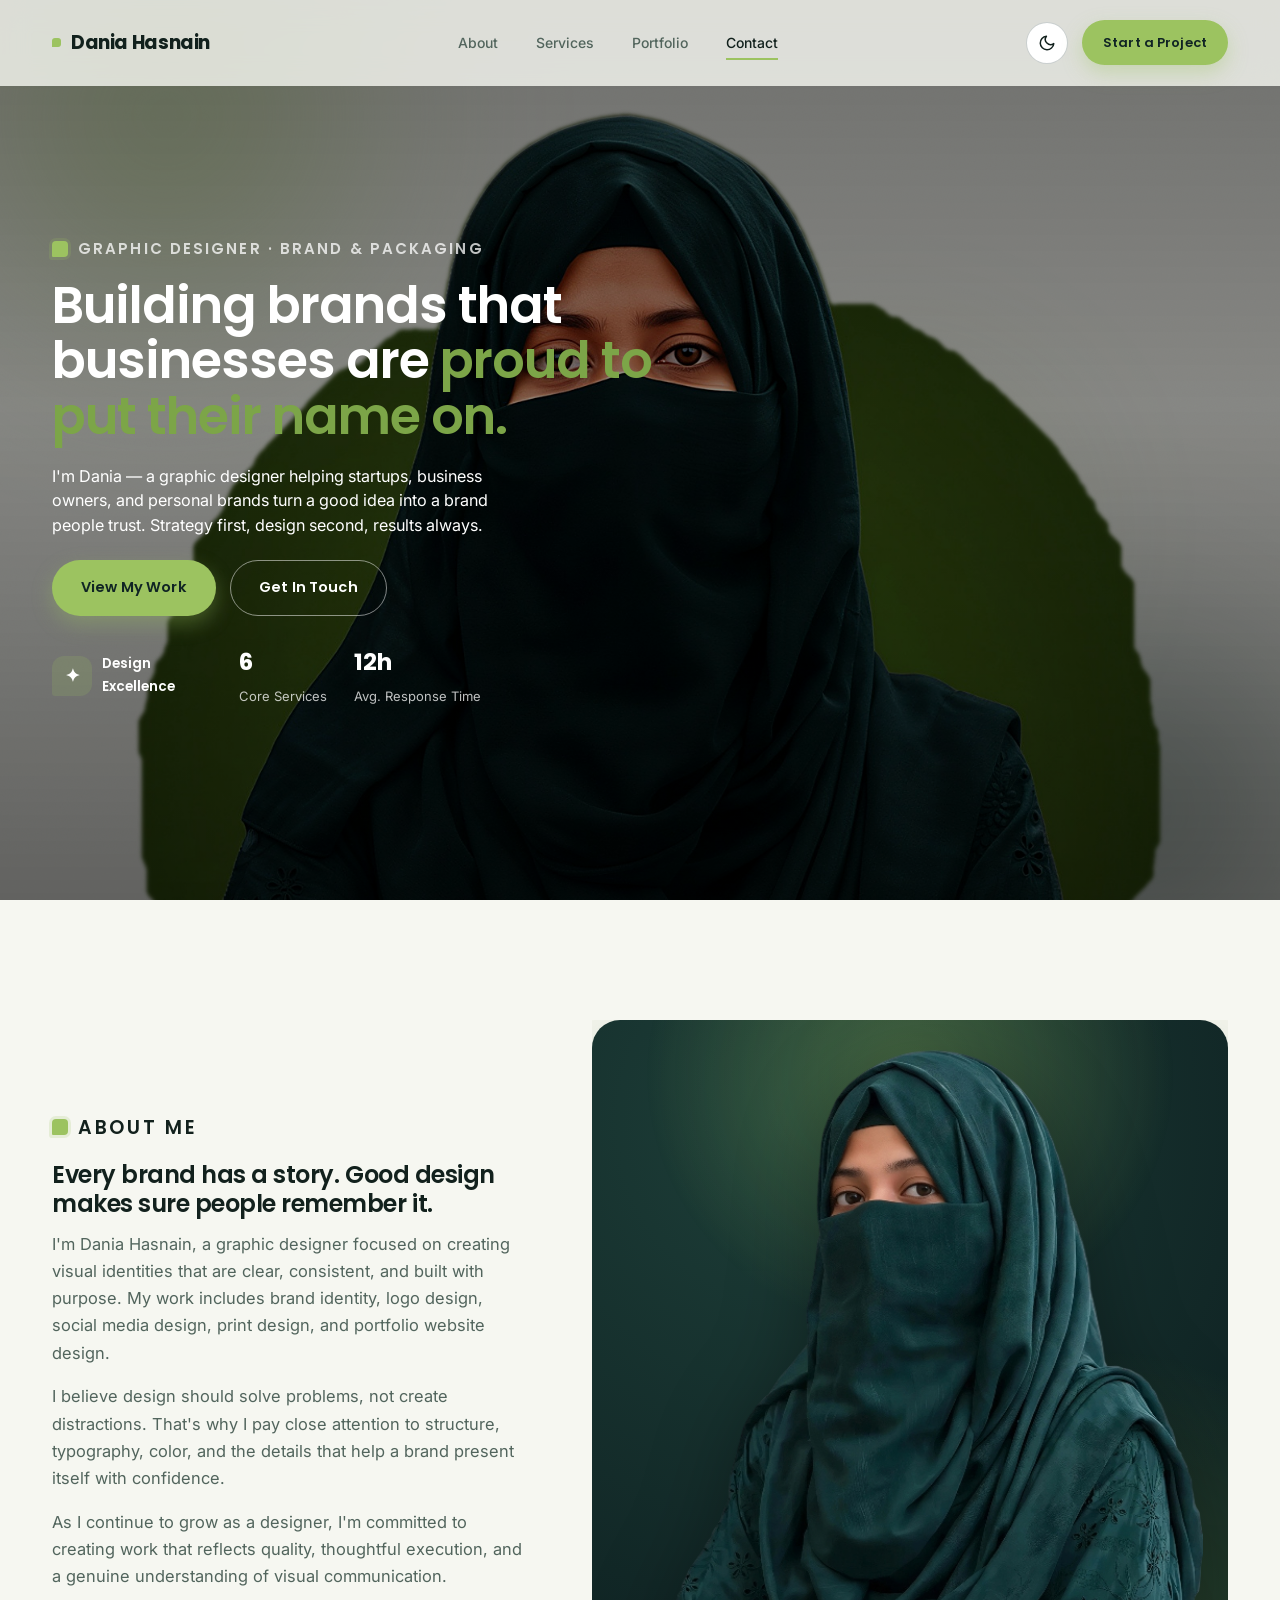
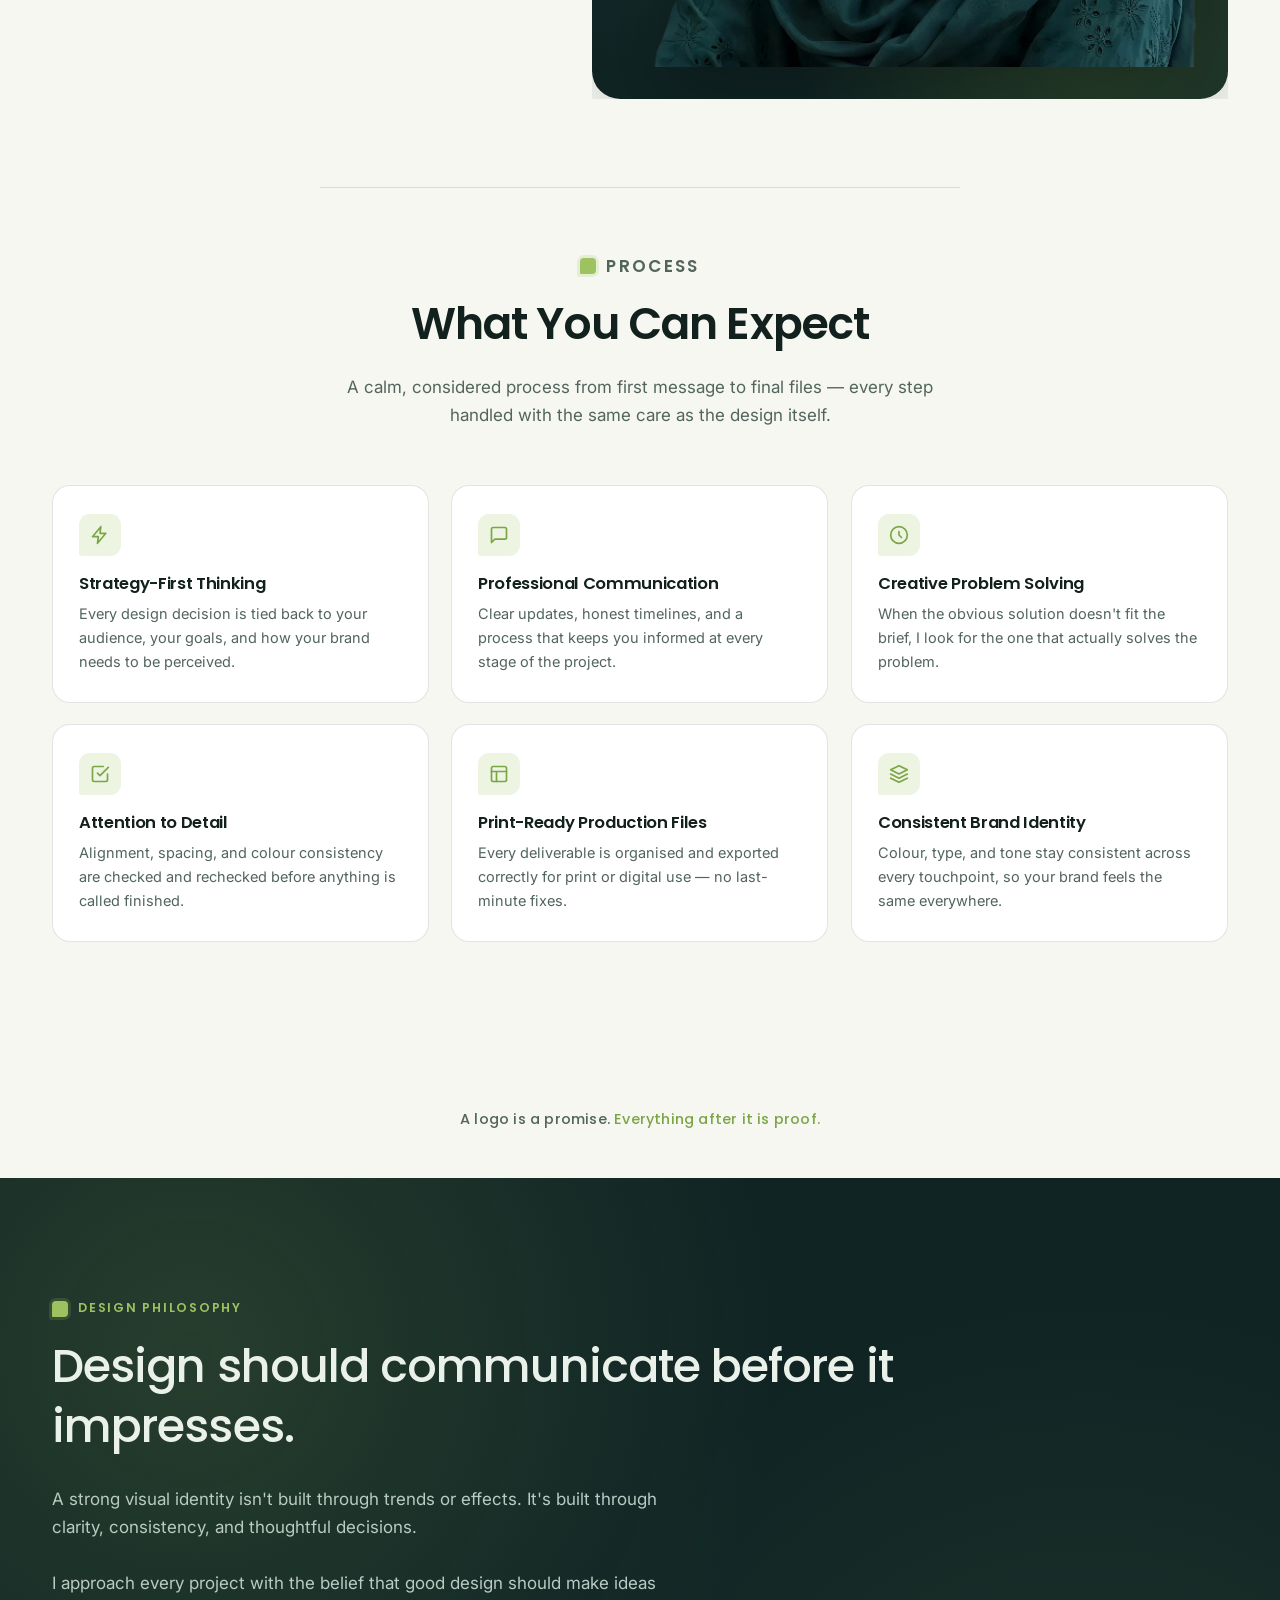
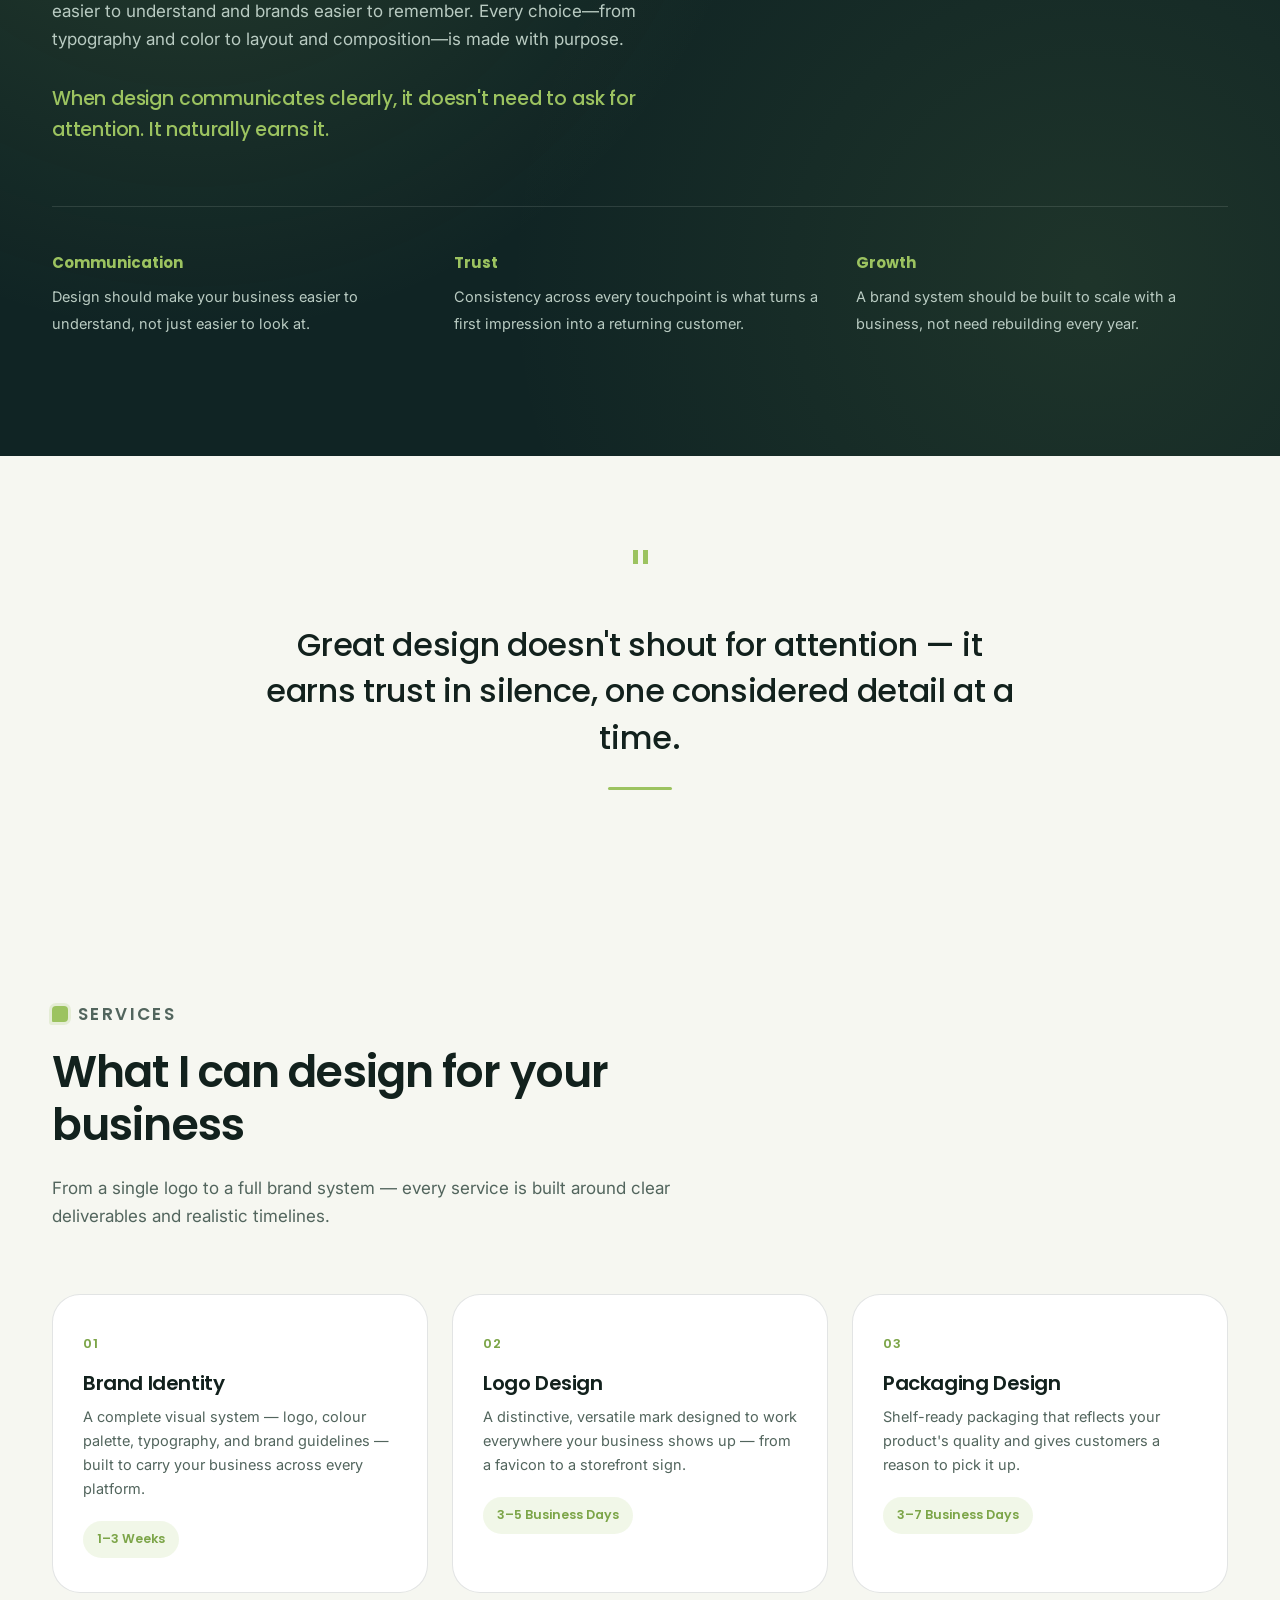
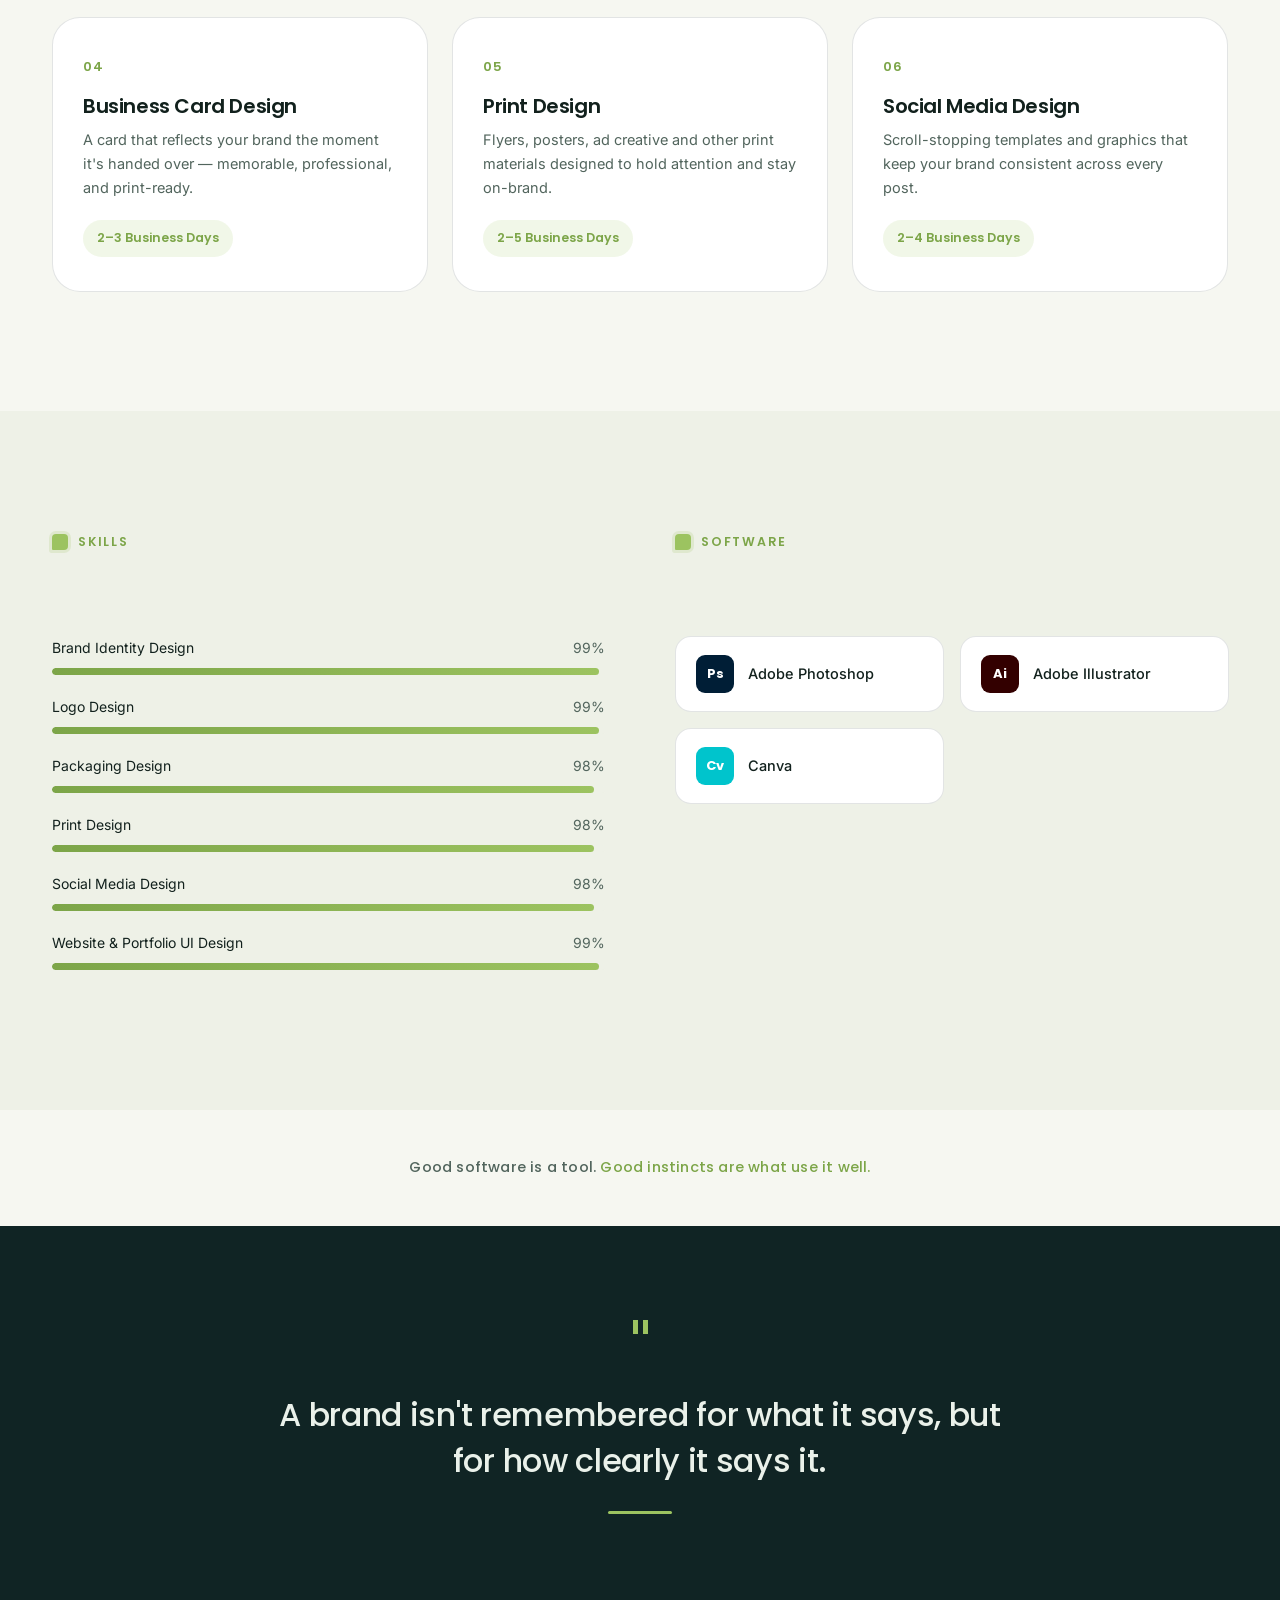
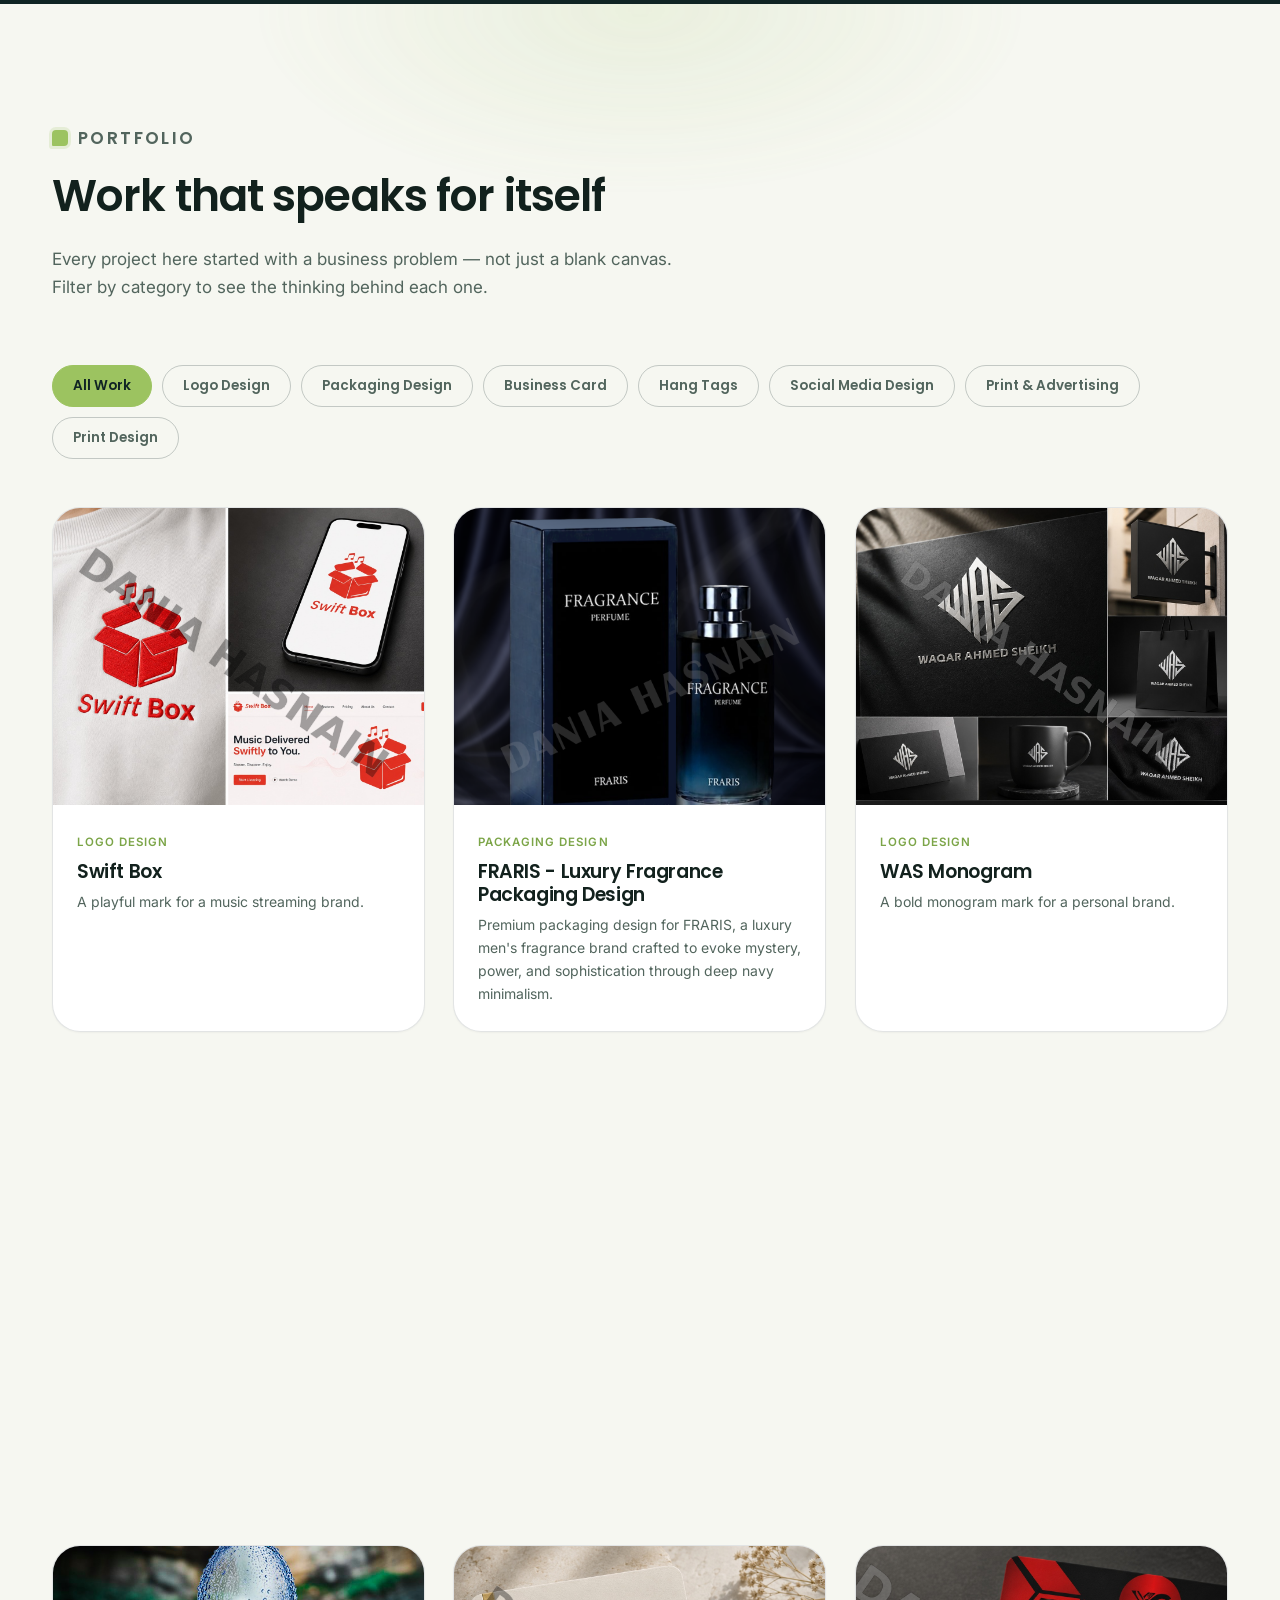
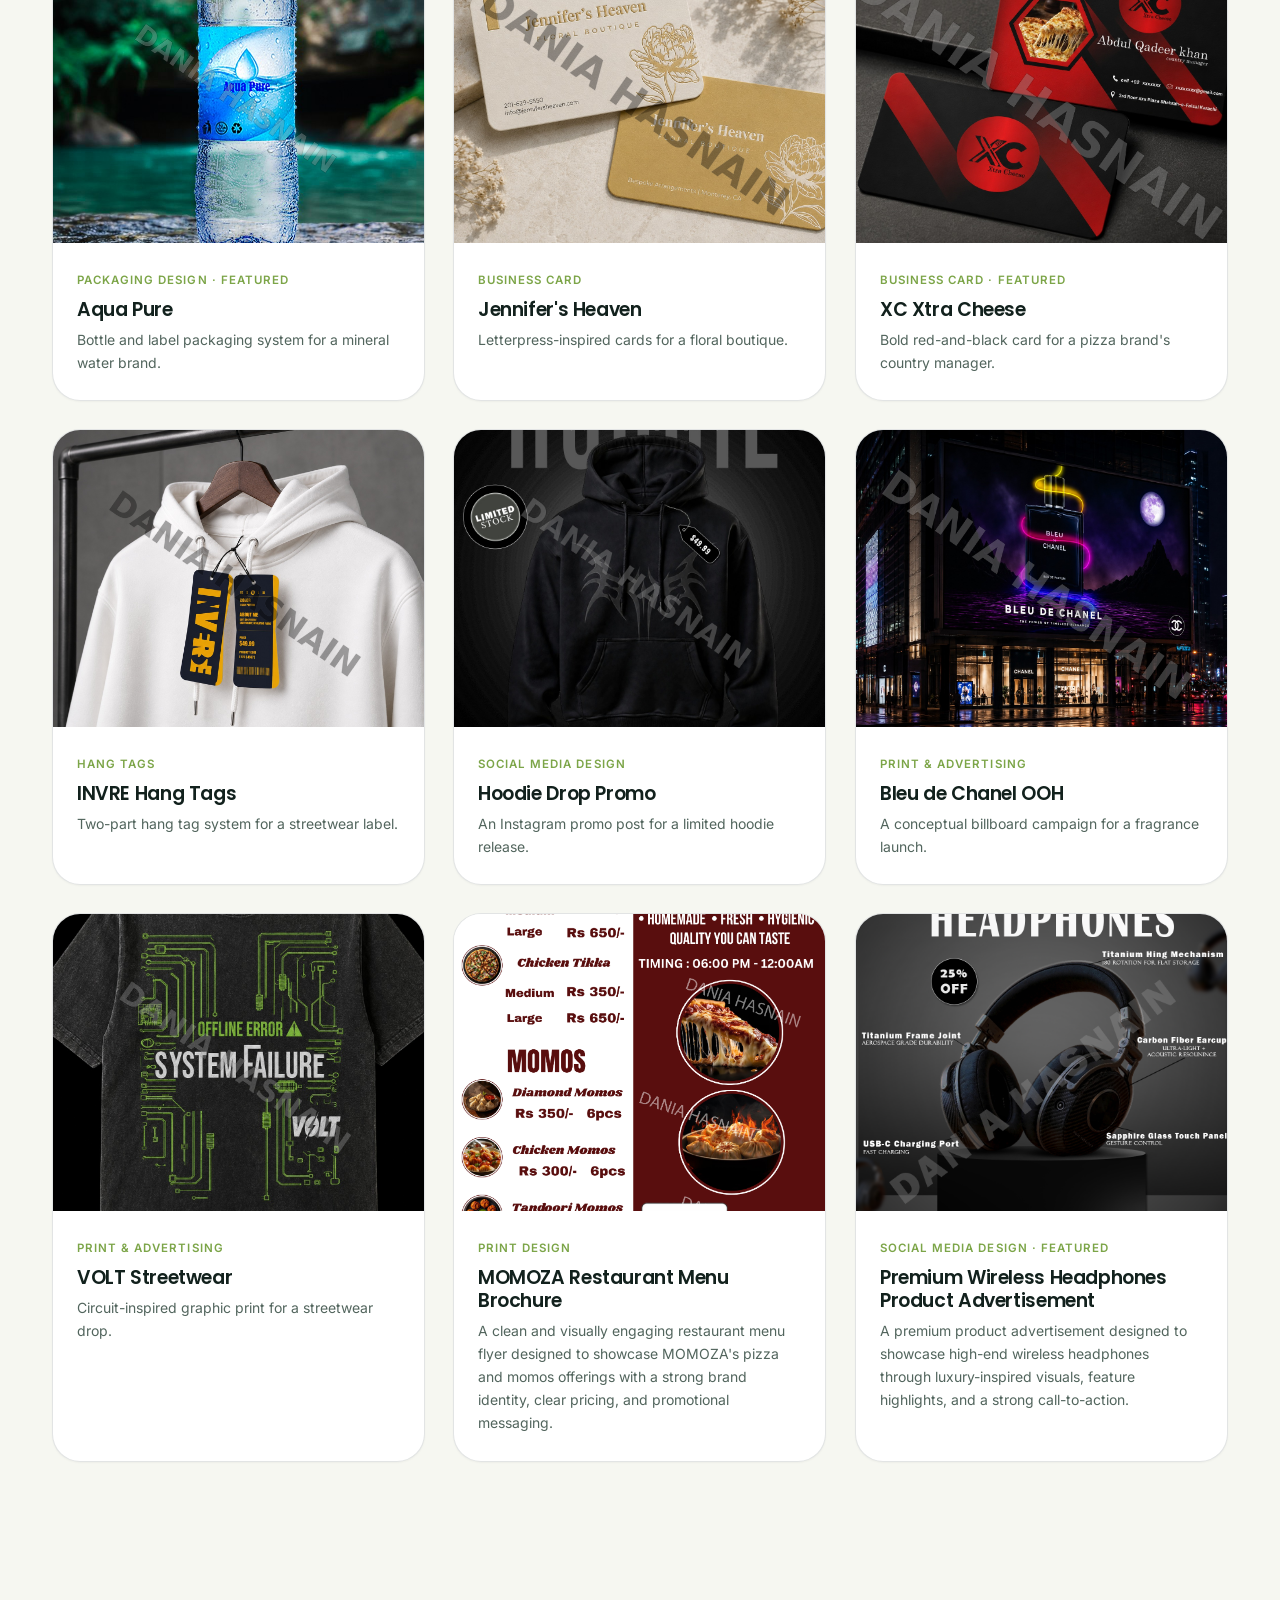
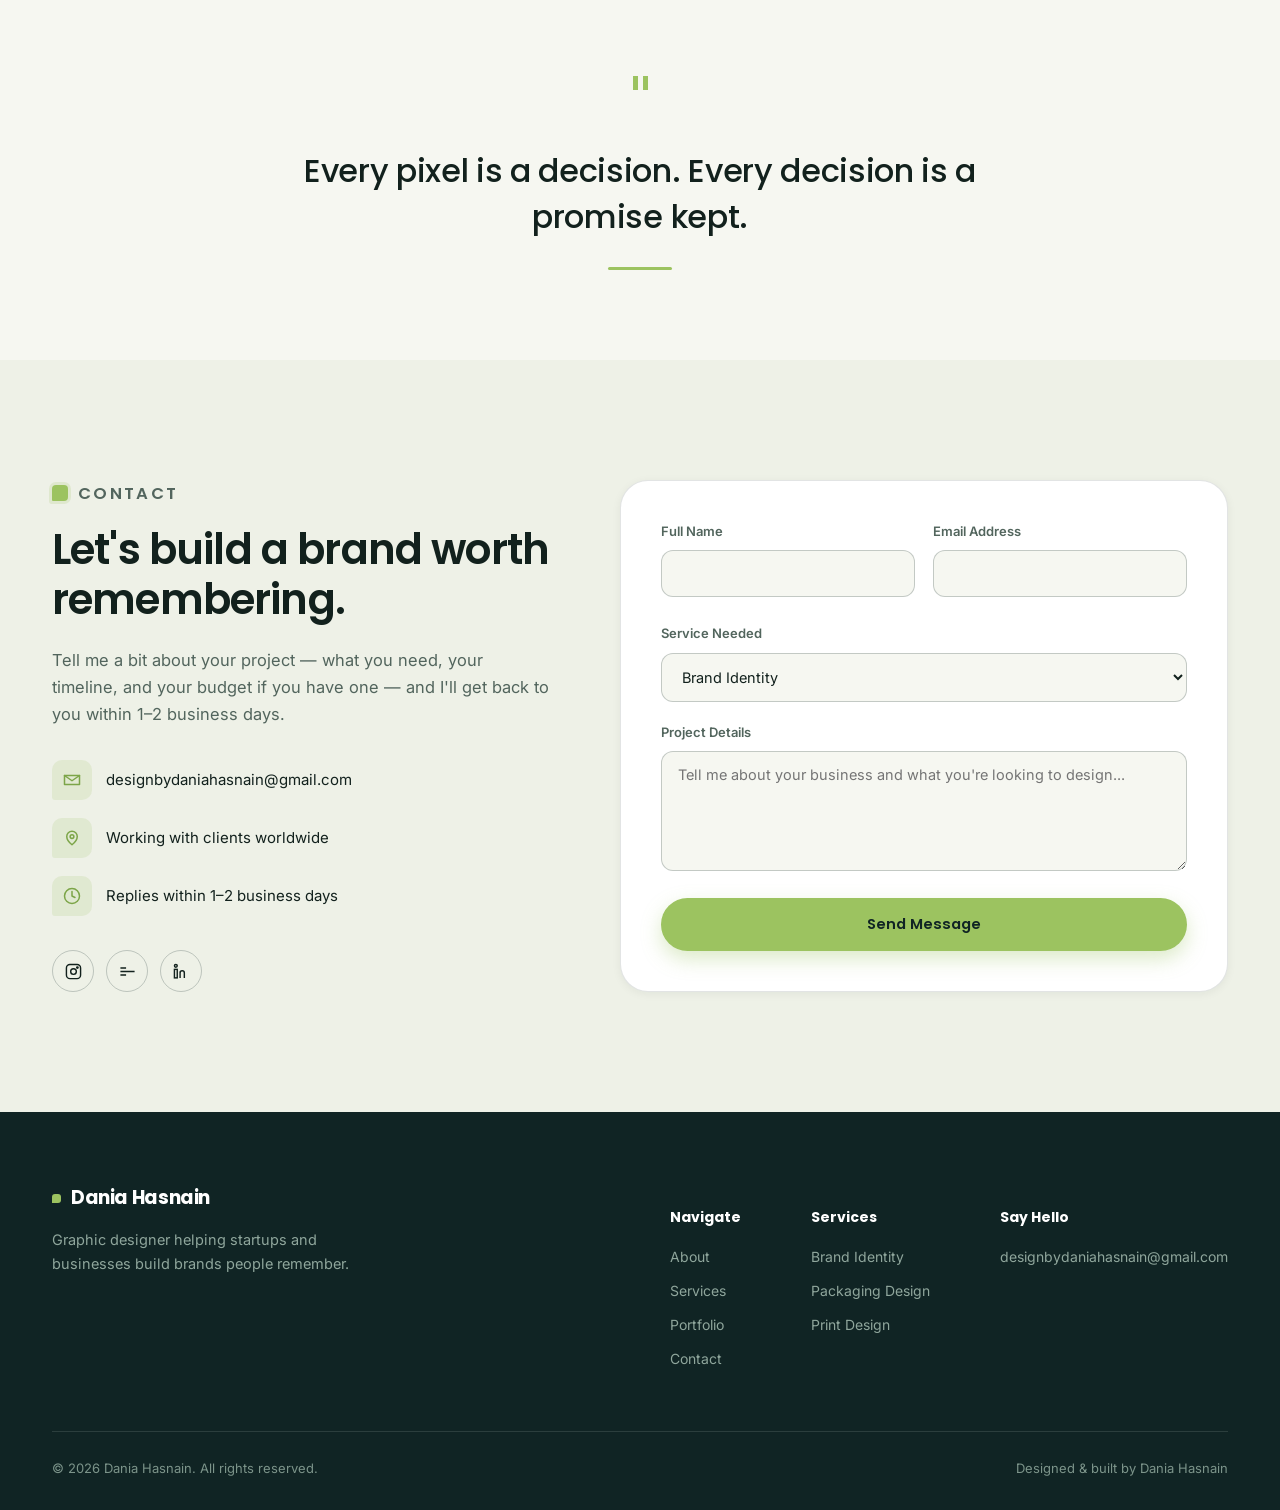
==== commit 77c887a7: "Updated portfolio website" ====
--- a/index.html
+++ b/index.html
@@ -73,7 +73,13 @@
 
 <main id="main-content">
   <!-- HERO -->
-  <section class="hero">
+  <section class="hero hero--video">
+    <div class="hero-bg">
+      <video class="hero-bg-video" autoplay muted loop playsinline preload="auto" poster="assets/img/hero-poster.png">
+        <source src="assets/video/hero.mp4" type="video/mp4">
+      </video>
+      <div class="hero-bg-overlay"></div>
+    </div>
     <div class="container hero-grid">
       <div>
         <p class="hero-kicker eyebrow"><span class="swatch"></span>Graphic Designer · Brand & Packaging</p>
@@ -87,26 +93,6 @@
           <div class="stat stat-badge"><b class="badge-mark">✦</b><span>Design Excellence</span></div>
           <div class="stat"><b>6</b><span>Core Services</span></div>
           <div class="stat"><b>12h</b><span>Avg. Response Time</span></div>
-        </div>
-      </div>
-      <div class="hero-visual" data-parallax data-hero-visual>
-        <div class="blob blob-1" data-parallax-layer="0.4"></div>
-        <div class="blob blob-2" data-parallax-layer="0.25"></div>
-        <div class="frame cine-frame img-reveal reveal" data-hero-frame
-             data-video-src="assets/video/hero.mp4"
-             data-video-webm="assets/video/hero.webm">
-          <!-- Hero video slot: place hero.mp4 / hero.webm in assets/video/ to activate.
-               Until those files exist (or on prefers-reduced-motion), this cinematic
-               CSS/JS animated background is shown — see the heroVideo module in js/main.js. -->
-          <div class="cine-mesh"></div>
-          <div class="cine-glow cine-glow-1"></div>
-          <div class="cine-glow cine-glow-2"></div>
-          <div class="cine-photo-wrap">
-            <img class="cine-photo" src="assets/img/hero-poster.png" data-hero-poster alt="Dania Hasnain, graphic designer">
-          </div>
-          <div class="cine-sheen"></div>
-          <div class="cine-particles"><span></span><span></span><span></span><span></span><span></span><span></span></div>
-          <div class="cine-grain"></div>
         </div>
       </div>
     </div>
--- a/css/style.css
+++ b/css/style.css
@@ -164,6 +164,10 @@
   padding:clamp(14px, 3vw, 20px) clamp(16px, 4vw, 32px);
   max-width:var(--container); margin:0 auto;
 }
+@media (max-height:500px){
+  /* Shrink the fixed header on short viewports so it can't eat into the hero content below it */
+  .header-inner{ padding-top:8px; padding-bottom:8px; }
+}
 .logo{
   font-family:var(--font-display); font-weight:700; font-size:19px;
   letter-spacing:-0.02em;
@@ -211,6 +215,19 @@
     padding:100px 32px 40px; gap:26px;
     transform:translateX(100%); transition:transform .45s var(--ease);
     box-shadow:var(--shadow-lg);
+  .case-cover{
+    min-height:auto;
+}
+
+.case-cover img{
+    max-width:100%;
+    max-height:75vh;
+
+    width:auto;
+    height:auto;
+
+    object-fit:contain;
+}
   }
   .nav-links.open{ transform:translateX(0); }
   .nav-toggle{ display:flex; }
@@ -234,31 +251,77 @@
 }
 
 /* ============ Hero ============ */
+/* Sized with min(vw,vh) hybrid clamps so EVERY value shrinks against
+   whichever dimension is tighter — a short-but-wide laptop screen and a
+   narrow-but-short phone both get content that fits in exactly one
+   screen, no scrolling needed to see the full hero. */
 .hero{
   position:relative;
-  padding:clamp(112px, 22vw, 168px) 0 clamp(64px, 10vw, 110px);
+  display:flex;
+  align-items:center;
+  height:100vh;   /* fallback for browsers without dvh support */
+  height:100dvh;  /* dynamic viewport height — tracks mobile URL-bar show/hide, always = one real screen */
+  padding:clamp(72px, 9vh, 140px) 0 clamp(16px, 4vh, 56px);
   overflow:hidden;
 }
+.hero-bg{
+  position:absolute; inset:0; z-index:0; overflow:hidden;
+}
+.hero-bg-video{
+  position:absolute; inset:0;
+  width:100%; height:100%;
+  min-width:100%; min-height:100%;
+  object-fit:cover; object-position:center;
+}
+@media (max-height:700px){
+  .hero{ padding-top:clamp(64px, 8vh, 100px); padding-bottom:clamp(12px, 3vh, 32px); }
+  .hero-actions .btn{ padding:12px 22px; font-size:14px; }
+}
+@media (max-height:500px){
+  .hero{ padding-top:clamp(56px, 15vh, 90px); }
+}
+@media (max-height:500px){
+  /* Extremely short viewports (small landscape phones): guarantee no clipping */
+  .hero{ height:auto; min-height:100vh; min-height:100dvh; }
+}
+.hero-bg-overlay{
+  position:absolute; inset:0;
+  background:linear-gradient(180deg, rgba(0,0,0,.55) 0%, rgba(0,0,0,.45) 45%, rgba(0,0,0,.6) 100%);
+}
+[data-theme="dark"] .hero-bg-overlay{
+  background:linear-gradient(180deg, rgba(0,0,0,.65) 0%, rgba(0,0,0,.5) 45%, rgba(0,0,0,.7) 100%);
+}
+.hero--video .hero-kicker,
+.hero--video .hero-stats .stat span{ color:rgba(255,255,255,.75); }
+.hero--video h1,
+.hero.hero--video p.lead,
+.hero--video .hero-stats .stat b,
+.hero--video .hero-stats .stat-badge span{ color:#fff; }
+.hero--video h1 em{ color:var(--green); }
+.hero--video .btn-ghost{ color:#fff; border-color:rgba(255,255,255,.5); }
+.hero--video .btn-ghost:hover{ border-color:var(--green); color:var(--green); }
 .hero-grid{
-  display:grid; grid-template-columns:1.05fr 0.95fr; gap:clamp(32px, 6vw, 60px); align-items:start;
-}
-.hero-kicker{ color:var(--muted); font-size:clamp(13px, 2.2vw, 15px); margin-bottom:clamp(14px, 3vw, 20px); }
+  position:relative; z-index:1; width:100%;
+  display:grid; grid-template-columns:1.05fr 0.95fr; gap:clamp(24px, 3vh, 60px); align-items:center;
+}
+.hero-kicker{ color:var(--muted); font-size:clamp(12px, min(2.2vw, 1.9vh), 15px); margin-bottom:clamp(8px, 1.8vh, 20px); }
 .hero h1{
-  font-size:clamp(32px,7vw,64px);
-  margin-bottom:clamp(18px, 3.5vw, 26px);
+  font-size:clamp(26px, min(7vw, 5.6vh), 52px);
+  line-height:1.1;
+  margin-bottom:clamp(10px, 2.2vh, 26px);
 }
 .hero h1 em{ font-style:normal; color:var(--green-deep); }
 [data-theme="dark"] .hero h1 em{ color:var(--green); }
 .hero p.lead{
-  font-size:clamp(15px, 2.4vw, 18px); color:var(--muted); max-width:480px; margin-bottom:clamp(28px, 5vw, 40px);
-}
-.hero-actions{ display:flex; gap:clamp(12px, 2.5vw, 16px); flex-wrap:wrap; margin-bottom:clamp(34px, 6vw, 52px); }
-.hero-stats{ display:flex; gap:clamp(20px, 4vw, 36px); flex-wrap:wrap; align-items:center; }
-.hero-stats .stat b{ font-family:var(--font-display); font-size:26px; display:block; }
-.hero-stats .stat span{ font-size:13px; color:var(--muted); }
+  font-size:clamp(13.5px, min(2.4vw, 1.8vh), 18px); line-height:1.5; color:var(--muted); max-width:480px; margin-bottom:clamp(12px, 2.6vh, 40px);
+}
+.hero-actions{ display:flex; gap:clamp(10px, 1.6vh, 16px); flex-wrap:wrap; margin-bottom:clamp(14px, 3vh, 52px); }
+.hero-stats{ display:flex; gap:clamp(16px, 3vh, 36px); flex-wrap:wrap; align-items:center; }
+.hero-stats .stat b{ font-family:var(--font-display); font-size:clamp(17px, 2.6vh, 26px); display:block; }
+.hero-stats .stat span{ font-size:clamp(11px, 1.6vh, 13px); color:var(--muted); }
 .hero-stats .stat-badge{ display:flex; align-items:center; gap:10px; }
 .hero-stats .stat-badge .badge-mark{
-  width:40px; height:40px; border-radius:12px 12px 12px 3px; flex-shrink:0;
+  width:clamp(30px, 4.5vh, 40px); height:clamp(30px, 4.5vh, 40px); border-radius:12px 12px 12px 3px; flex-shrink:0;
   background:color-mix(in srgb, var(--green) 18%, transparent);
   color:var(--green-deep); display:flex; align-items:center; justify-content:center;
   font-size:18px; margin:0;
@@ -608,8 +671,34 @@
 .case-meta .m{ min-width:120px; }
 .case-meta .m span{ display:block; font-size:12px; text-transform:uppercase; letter-spacing:.08em; color:var(--muted); margin-bottom:6px; }
 .case-meta .m b{ font-family:var(--font-display); font-size:15px; font-weight:600; }
-.case-cover{ border-radius:var(--radius-lg); overflow:hidden; box-shadow:var(--shadow-lg); margin-bottom:clamp(48px, 9vw, 100px); }
-.case-cover img{ width:100%; display:block; }
+.case-cover{
+  display:flex;
+  justify-content:center;
+  align-items:center;
+
+  width:100%;
+
+  min-height:80vh;
+
+  border-radius:var(--radius-lg);
+  overflow:hidden;
+
+  box-shadow:var(--shadow-lg);
+
+  margin-bottom:clamp(48px,9vw,100px);
+}
+.case-cover img{
+
+  display:block;
+
+  width:auto;
+  height:auto;
+
+  max-width:100%;
+  max-height:80vh;
+
+  object-fit:contain;
+}
 
 .case-block{ display:grid; grid-template-columns:220px 1fr; gap:clamp(24px, 4.5vw, 50px); padding:clamp(32px, 6vw, 56px) 0; border-top:1px solid var(--line); }
 .case-block .label{ font-family:var(--font-display); font-weight:600; font-size:15px; color:var(--green-deep); }
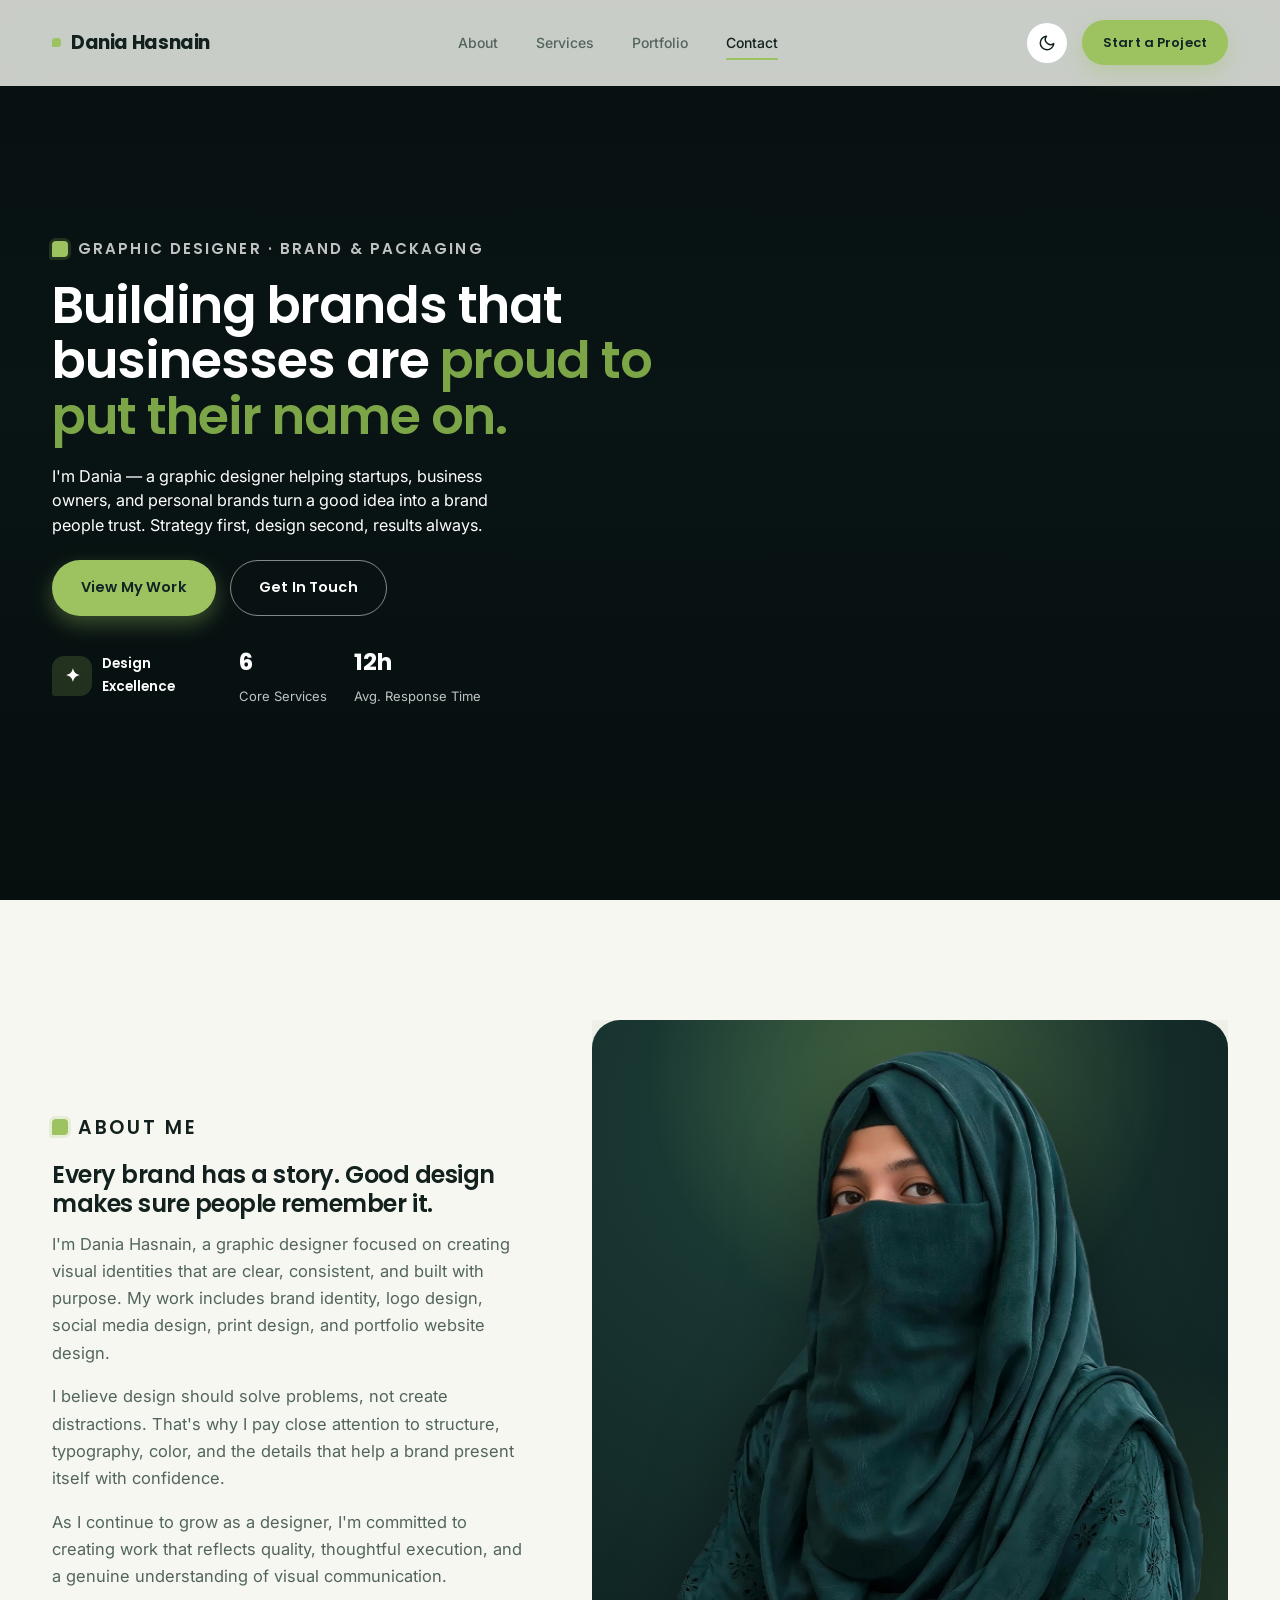
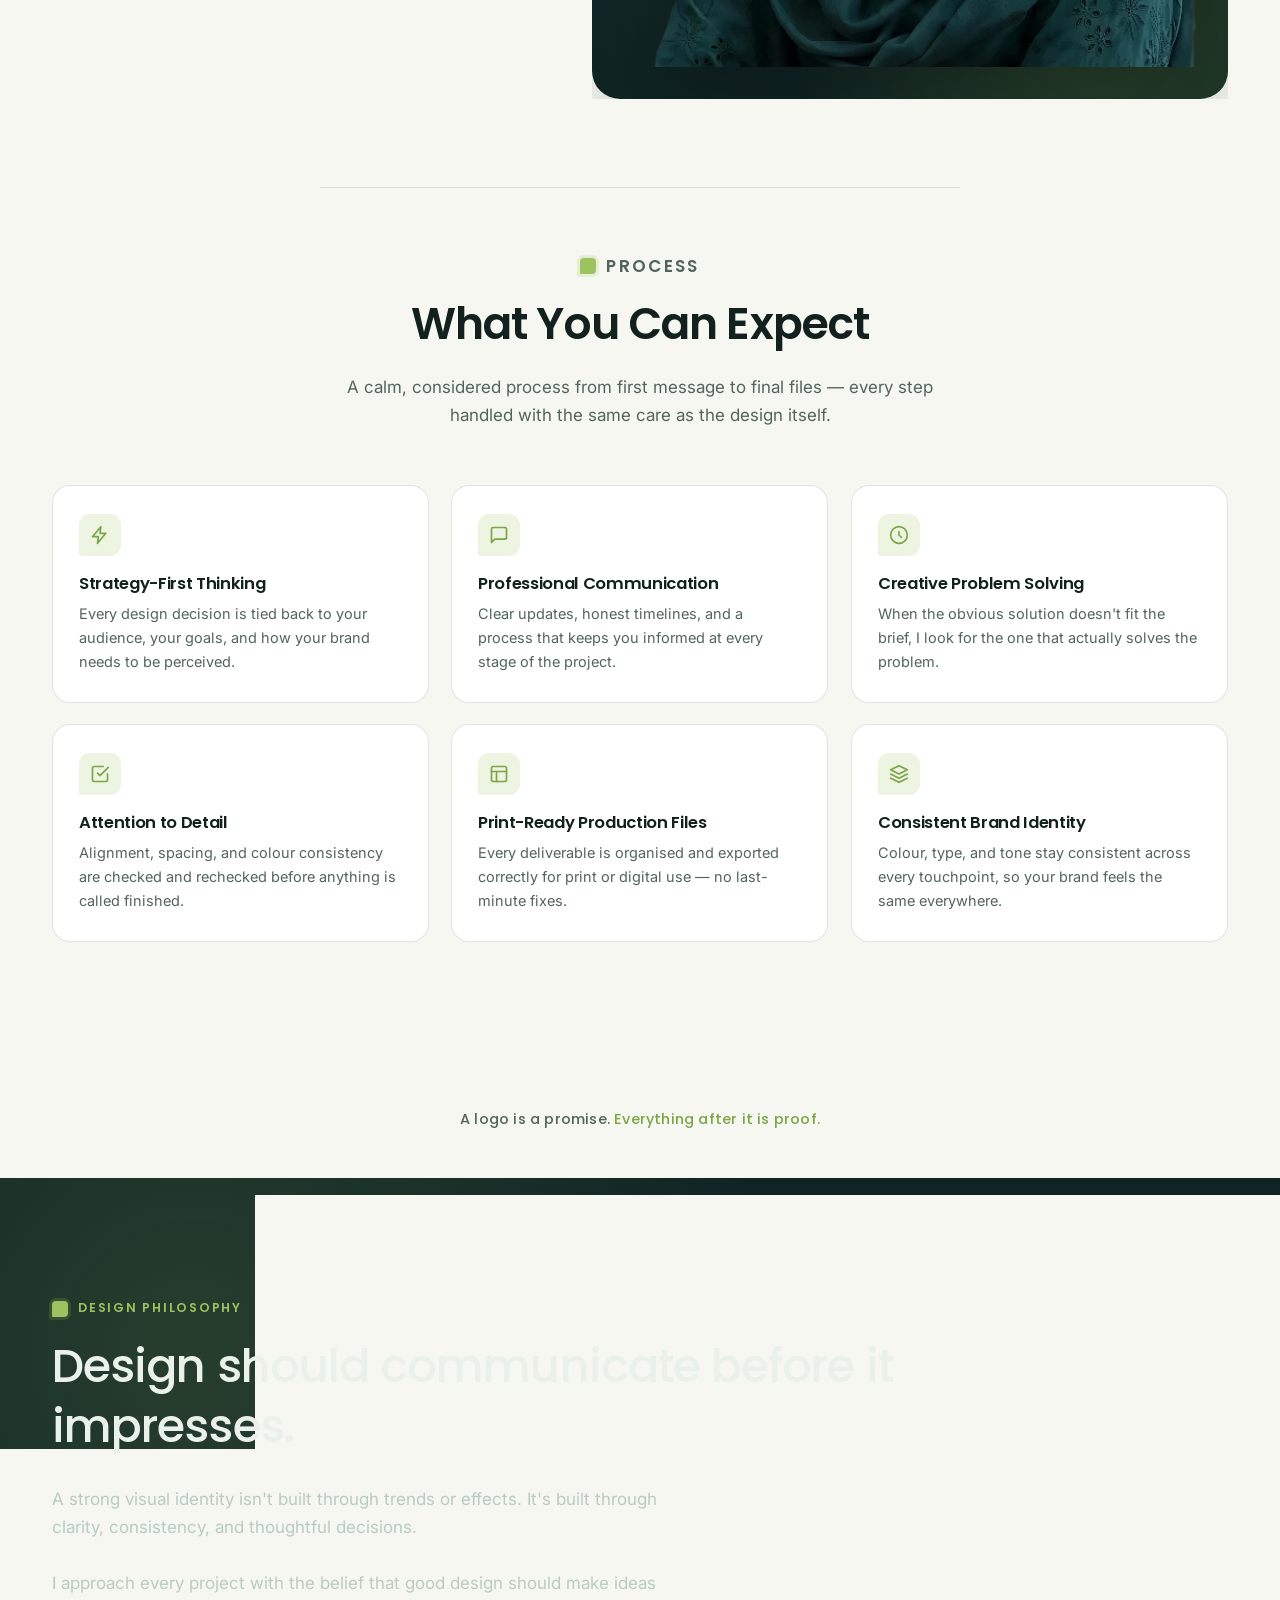
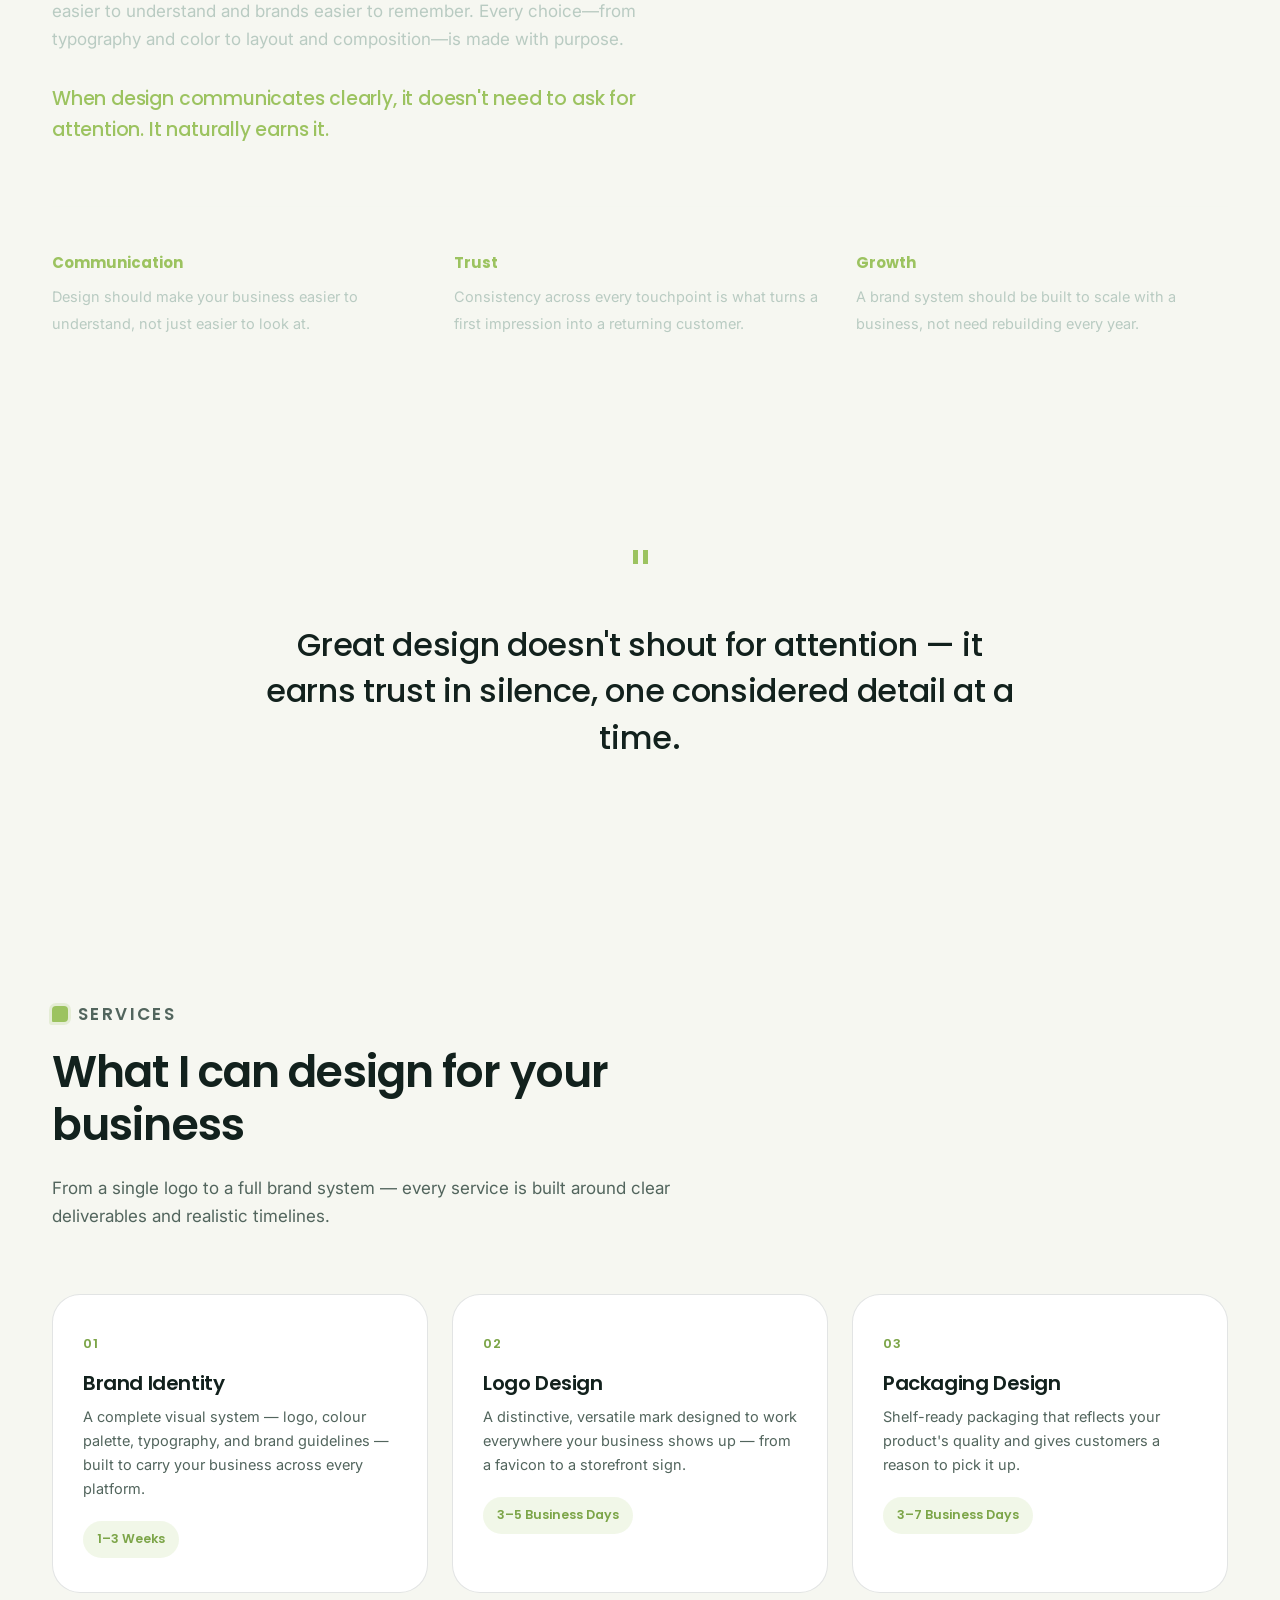
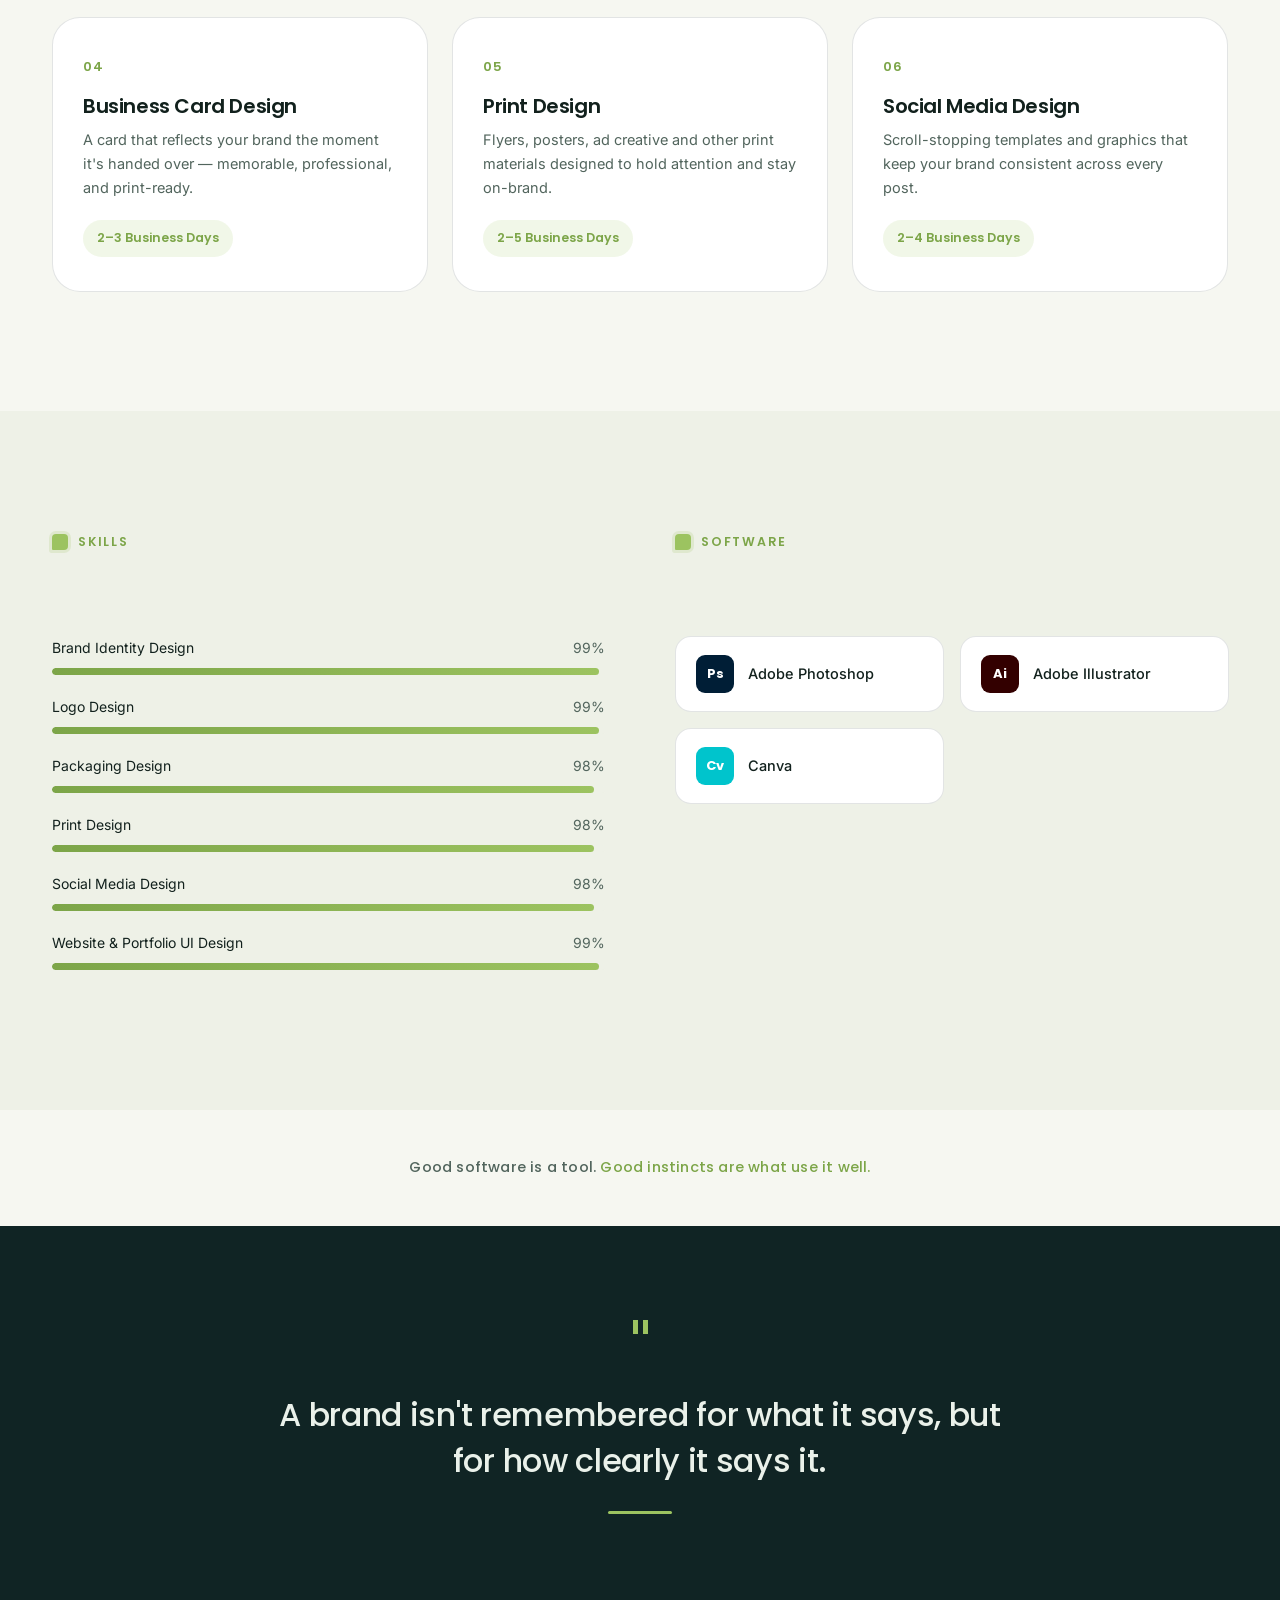
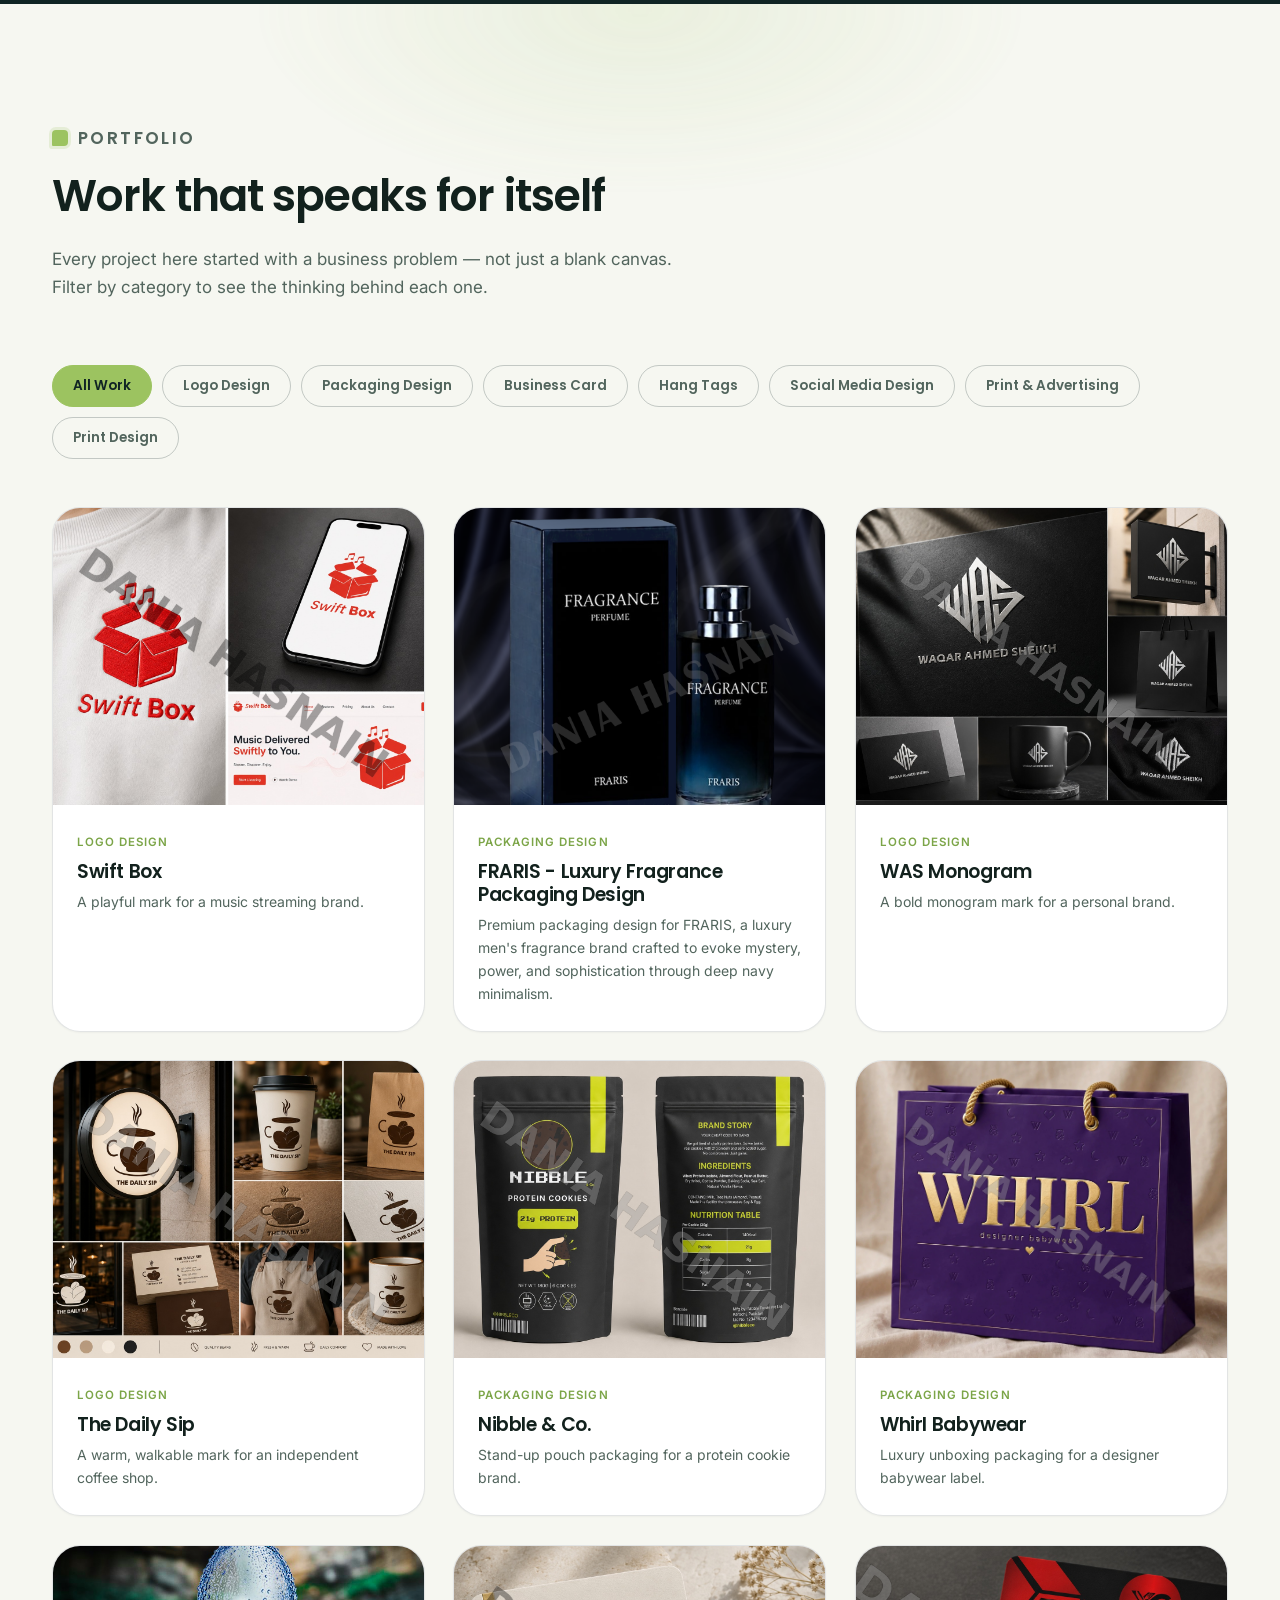
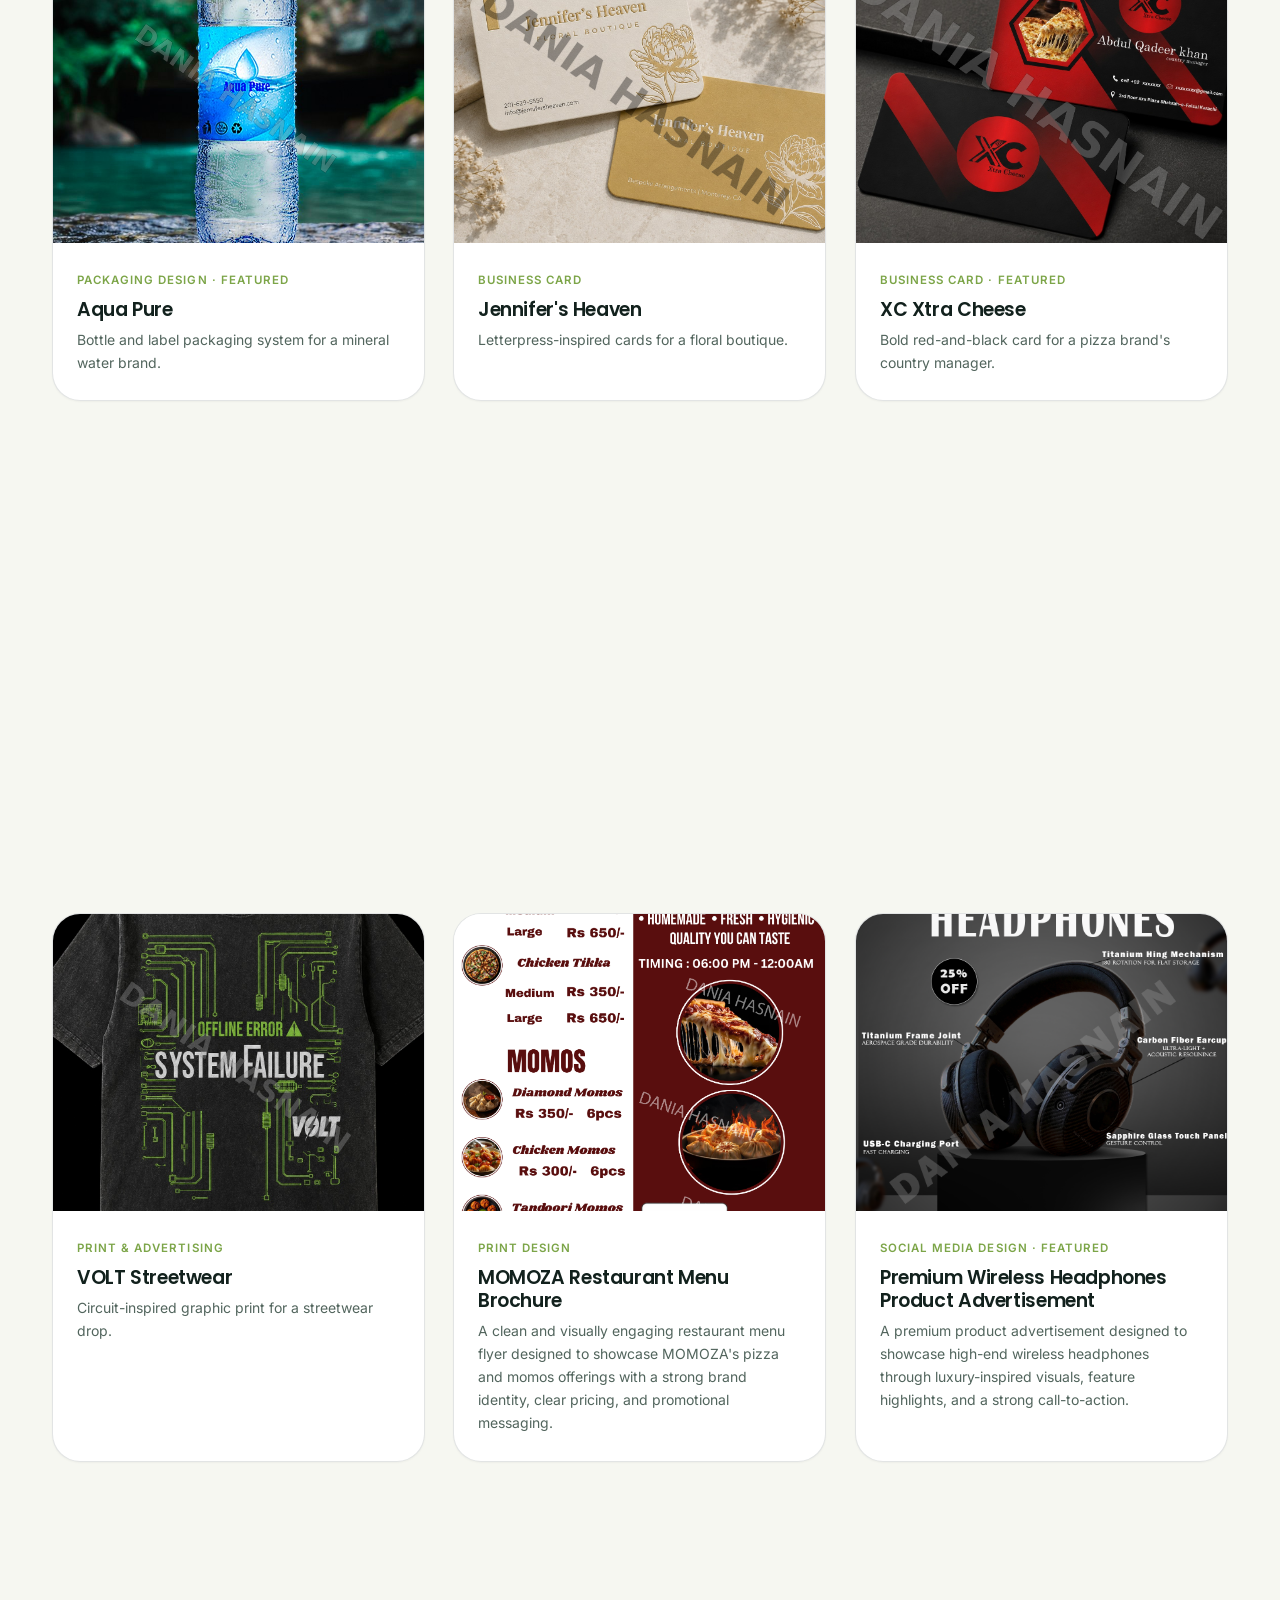
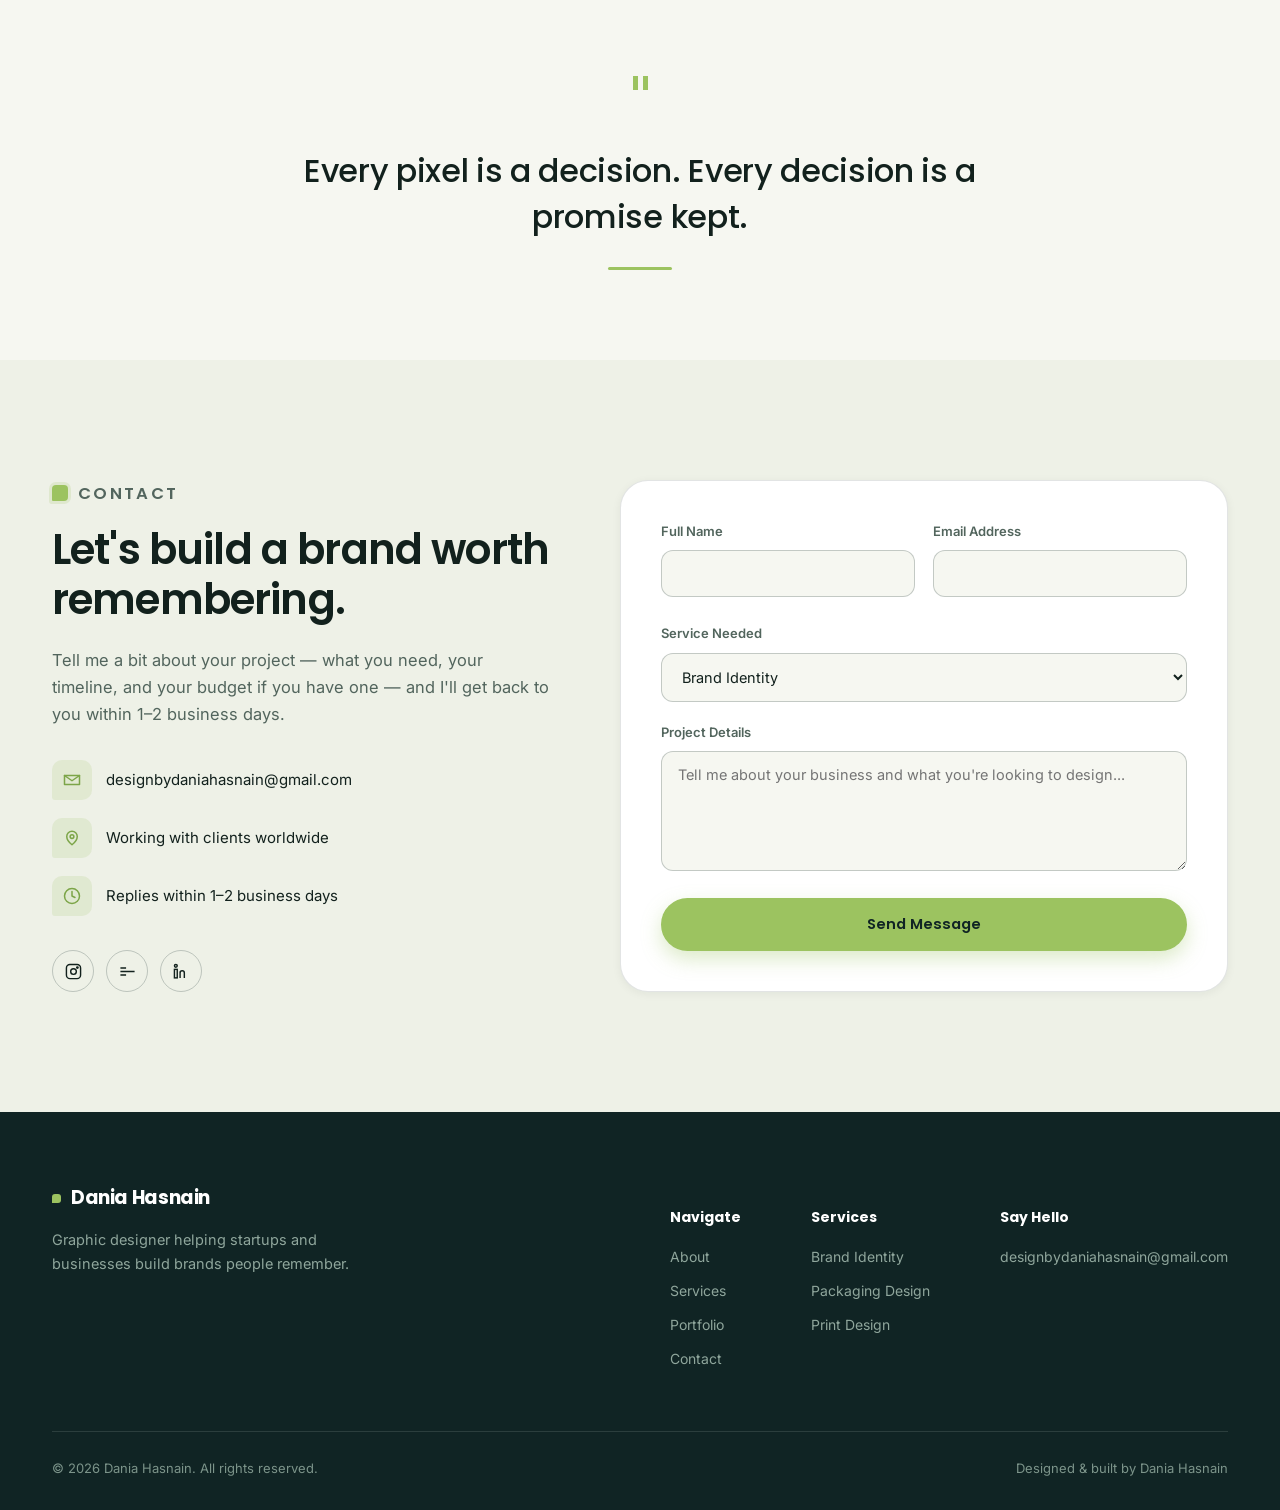
==== commit 8cec4e33: "dania-modified-website" ====
--- a/index.html
+++ b/index.html
@@ -75,7 +75,7 @@
   <!-- HERO -->
   <section class="hero hero--video">
     <div class="hero-bg">
-      <video class="hero-bg-video" autoplay muted loop playsinline preload="auto" poster="assets/img/hero-poster.png">
+      <video class="hero-bg-video" autoplay muted loop playsinline webkit-playsinline x5-playsinline preload="auto">
         <source src="assets/video/hero.mp4" type="video/mp4">
       </video>
       <div class="hero-bg-overlay"></div>
@@ -384,6 +384,7 @@
         <input type="hidden" name="_subject" value="New project inquiry from portfolio site">
         <input type="hidden" name="_captcha" value="false">
         <input type="hidden" name="_template" value="table">
+        <input type="hidden" name="_url" id="form-page-url" value="">
         <!-- Honeypot: real visitors never see or fill this; bots that auto-fill every field get silently discarded -->
         <div class="hp-field" aria-hidden="true">
           <label for="hp-website">Website</label>
--- a/css/style.css
+++ b/css/style.css
@@ -266,6 +266,7 @@
 }
 .hero-bg{
   position:absolute; inset:0; z-index:0; overflow:hidden;
+  background:#102424; /* solid fallback so nothing but the video is ever visible here, even for a split second before it paints */
 }
 .hero-bg-video{
   position:absolute; inset:0;
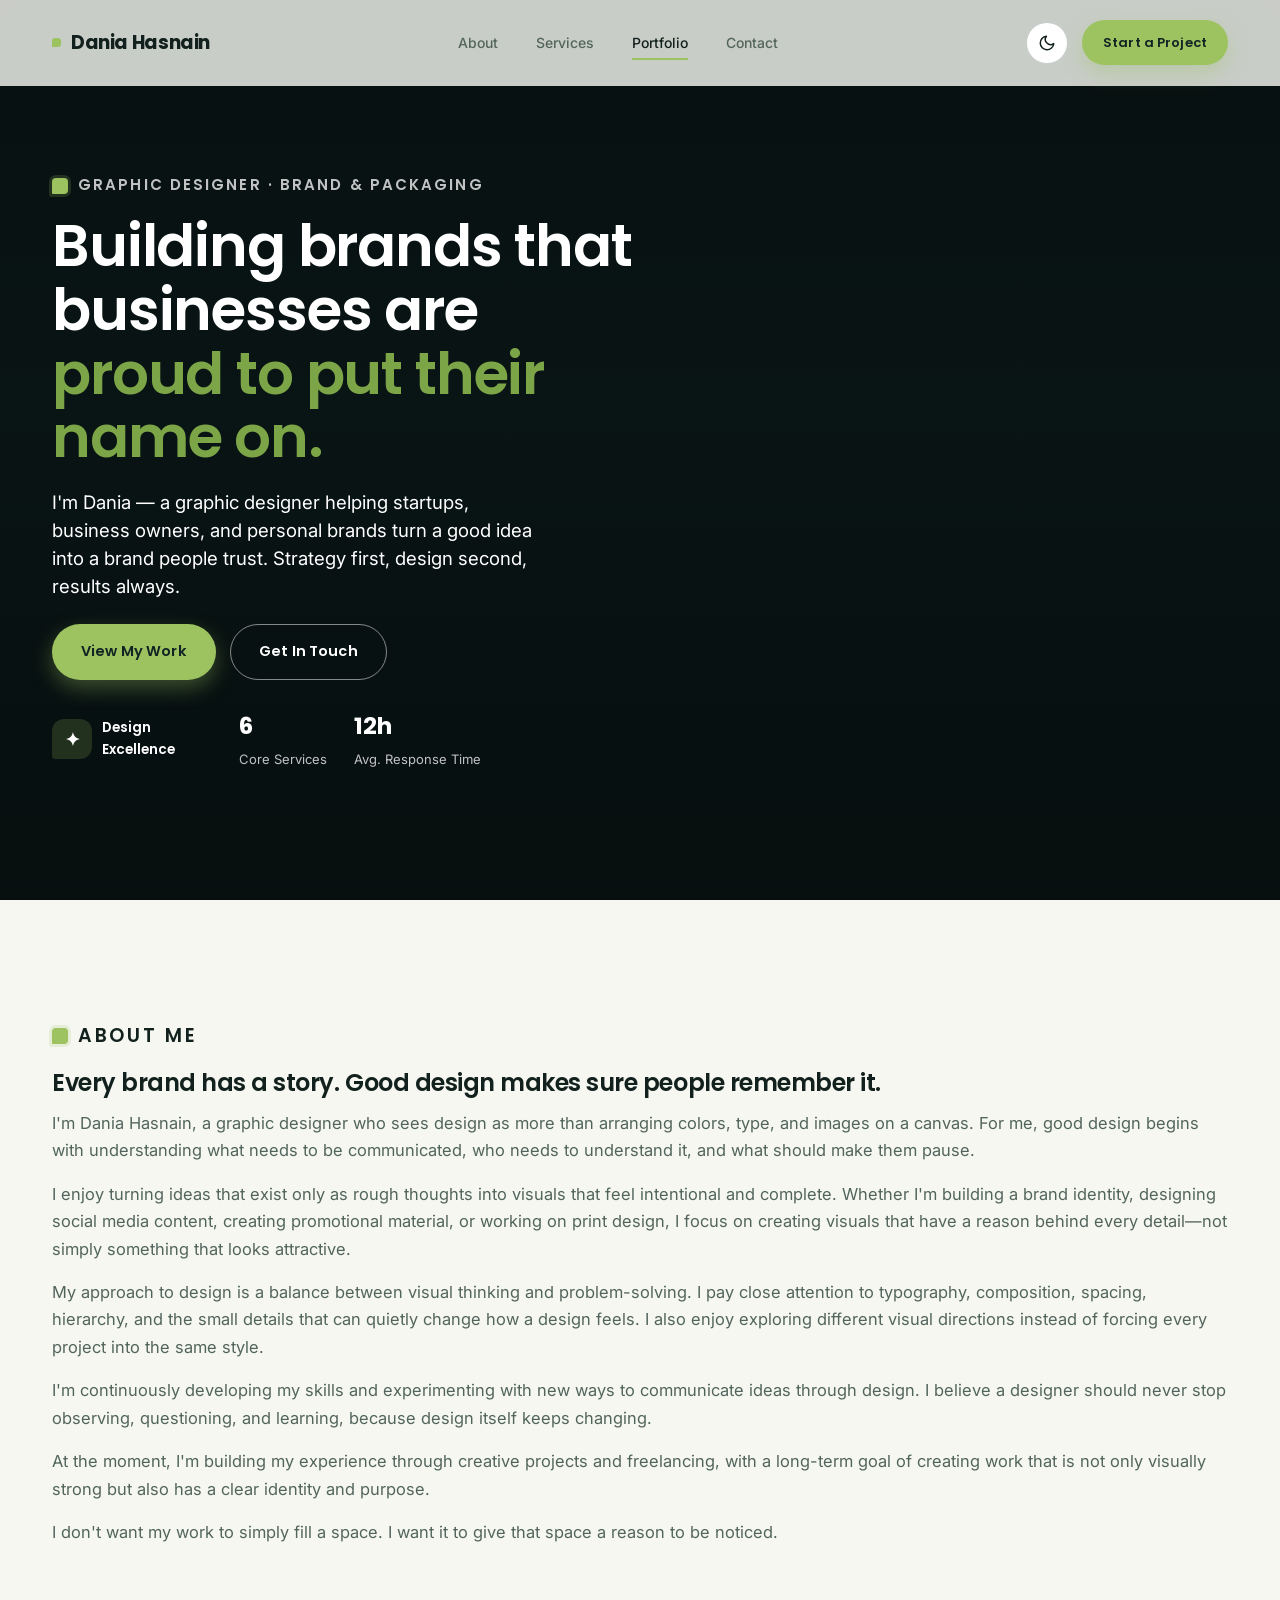
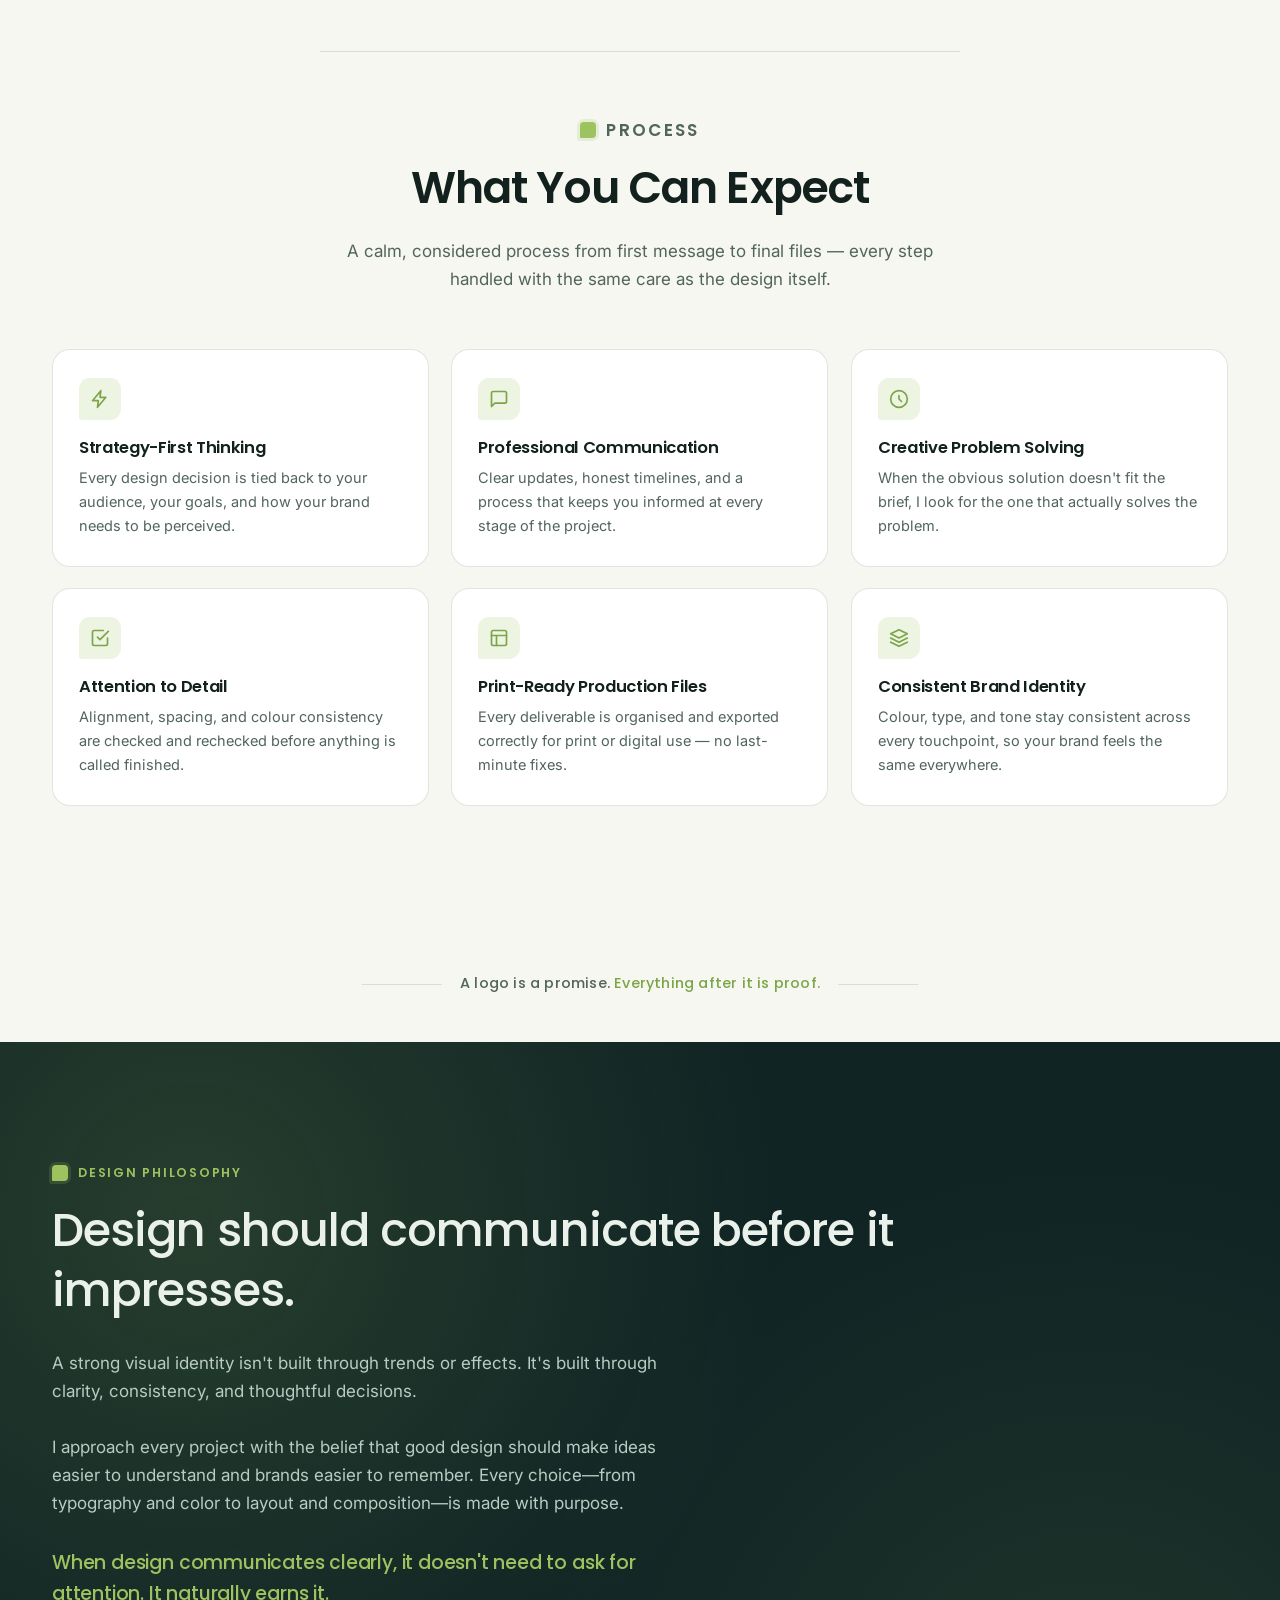
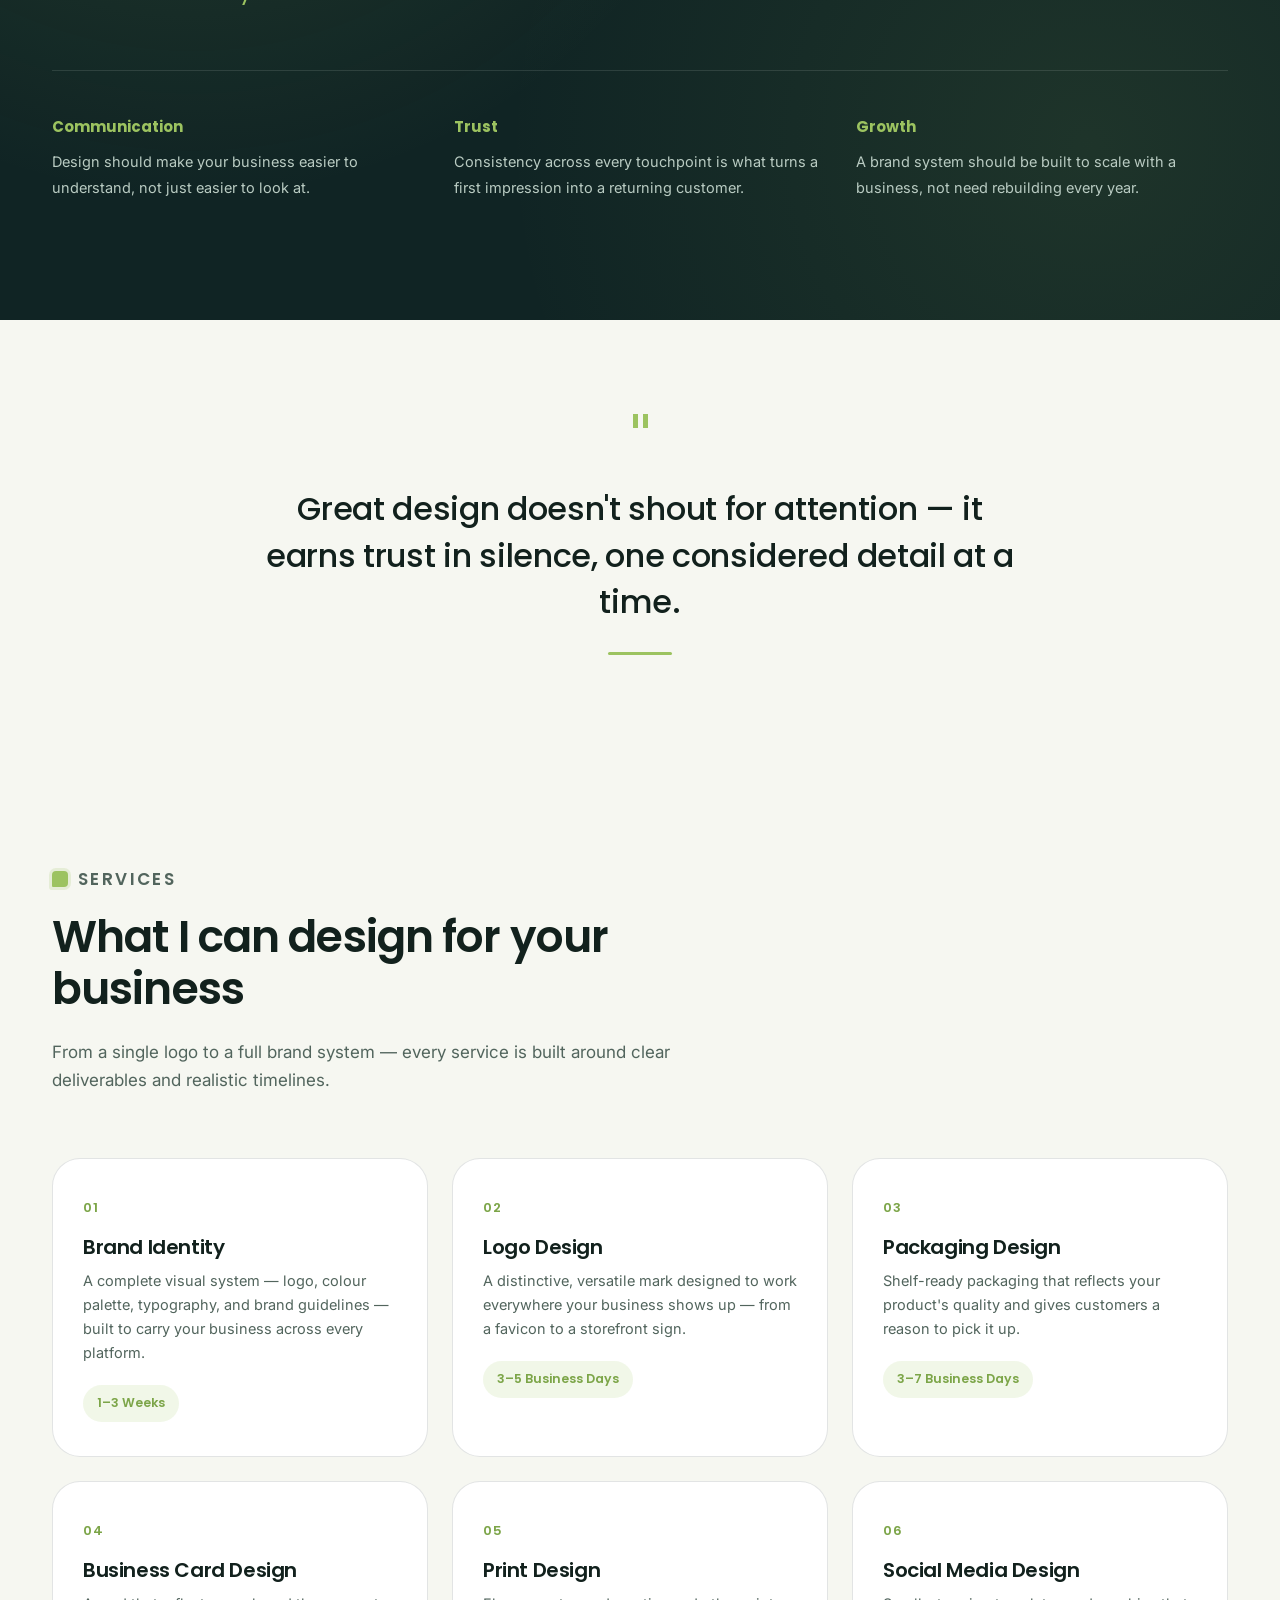
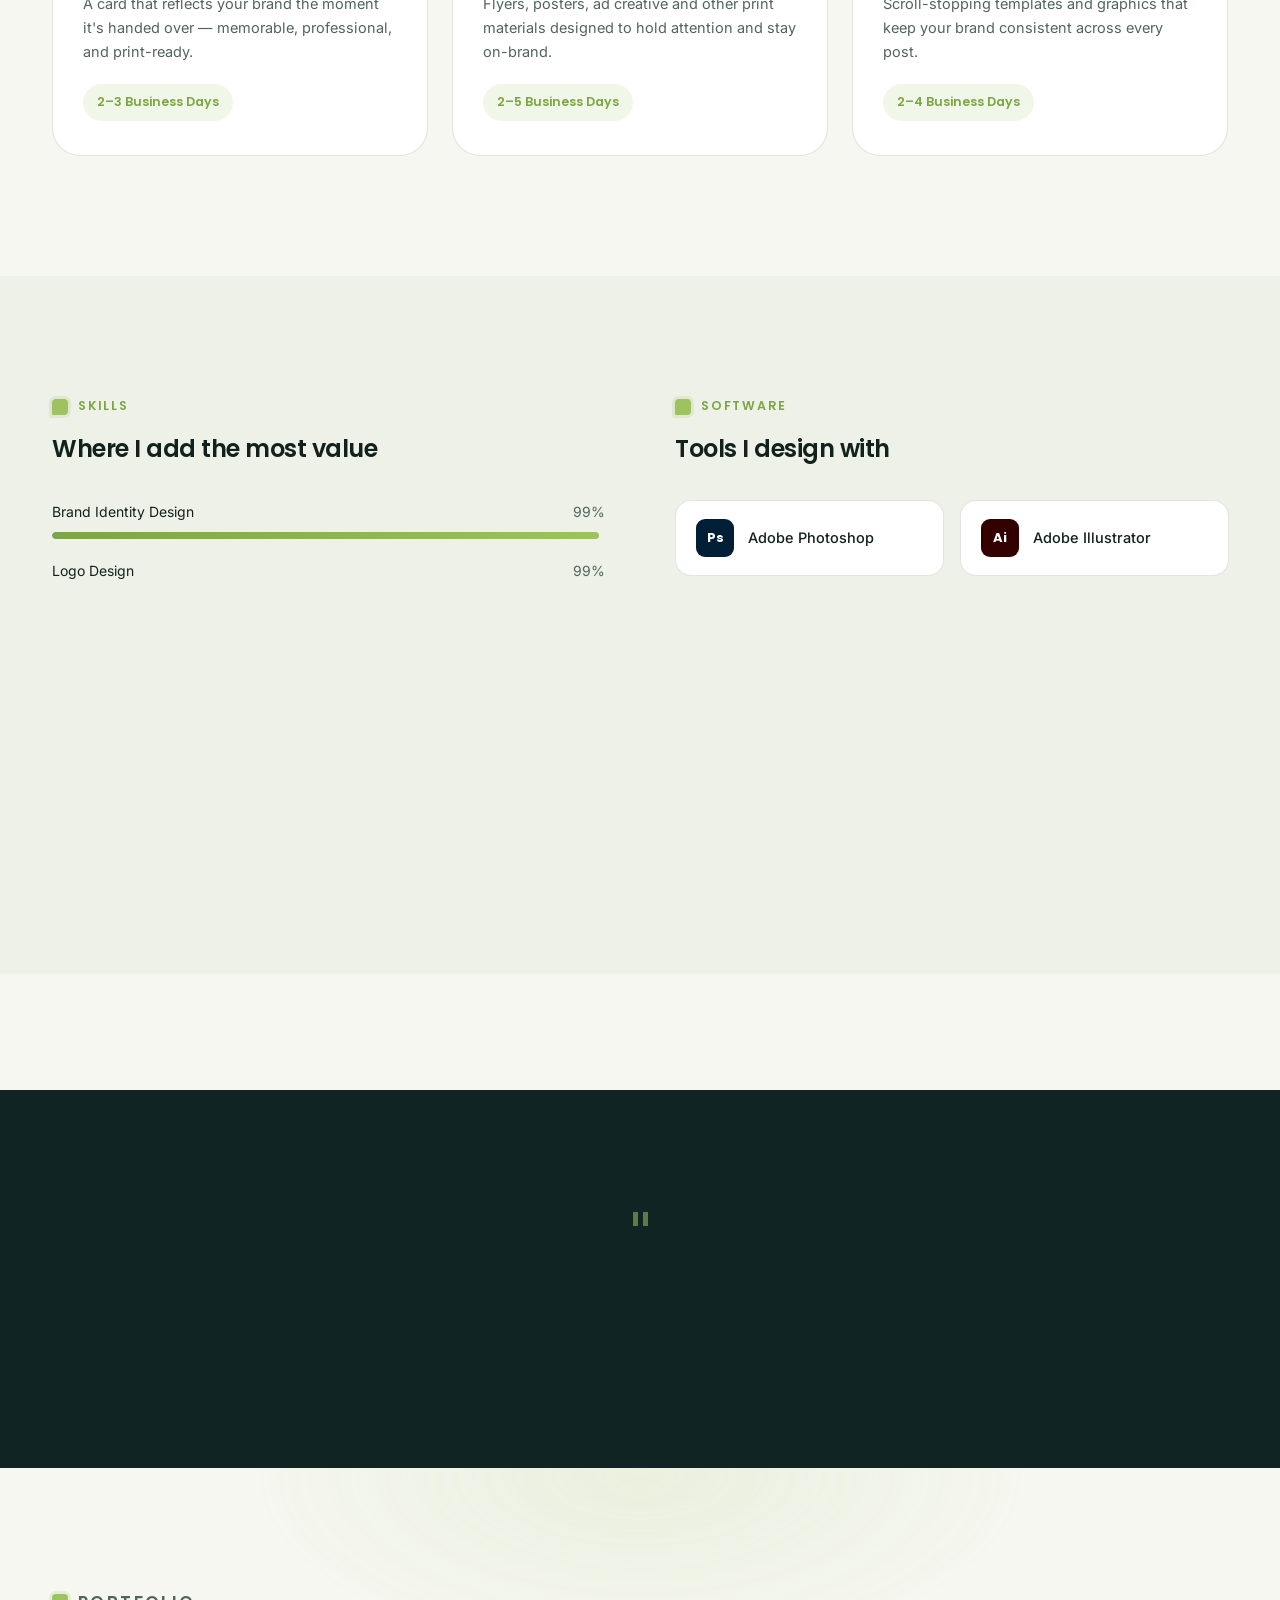
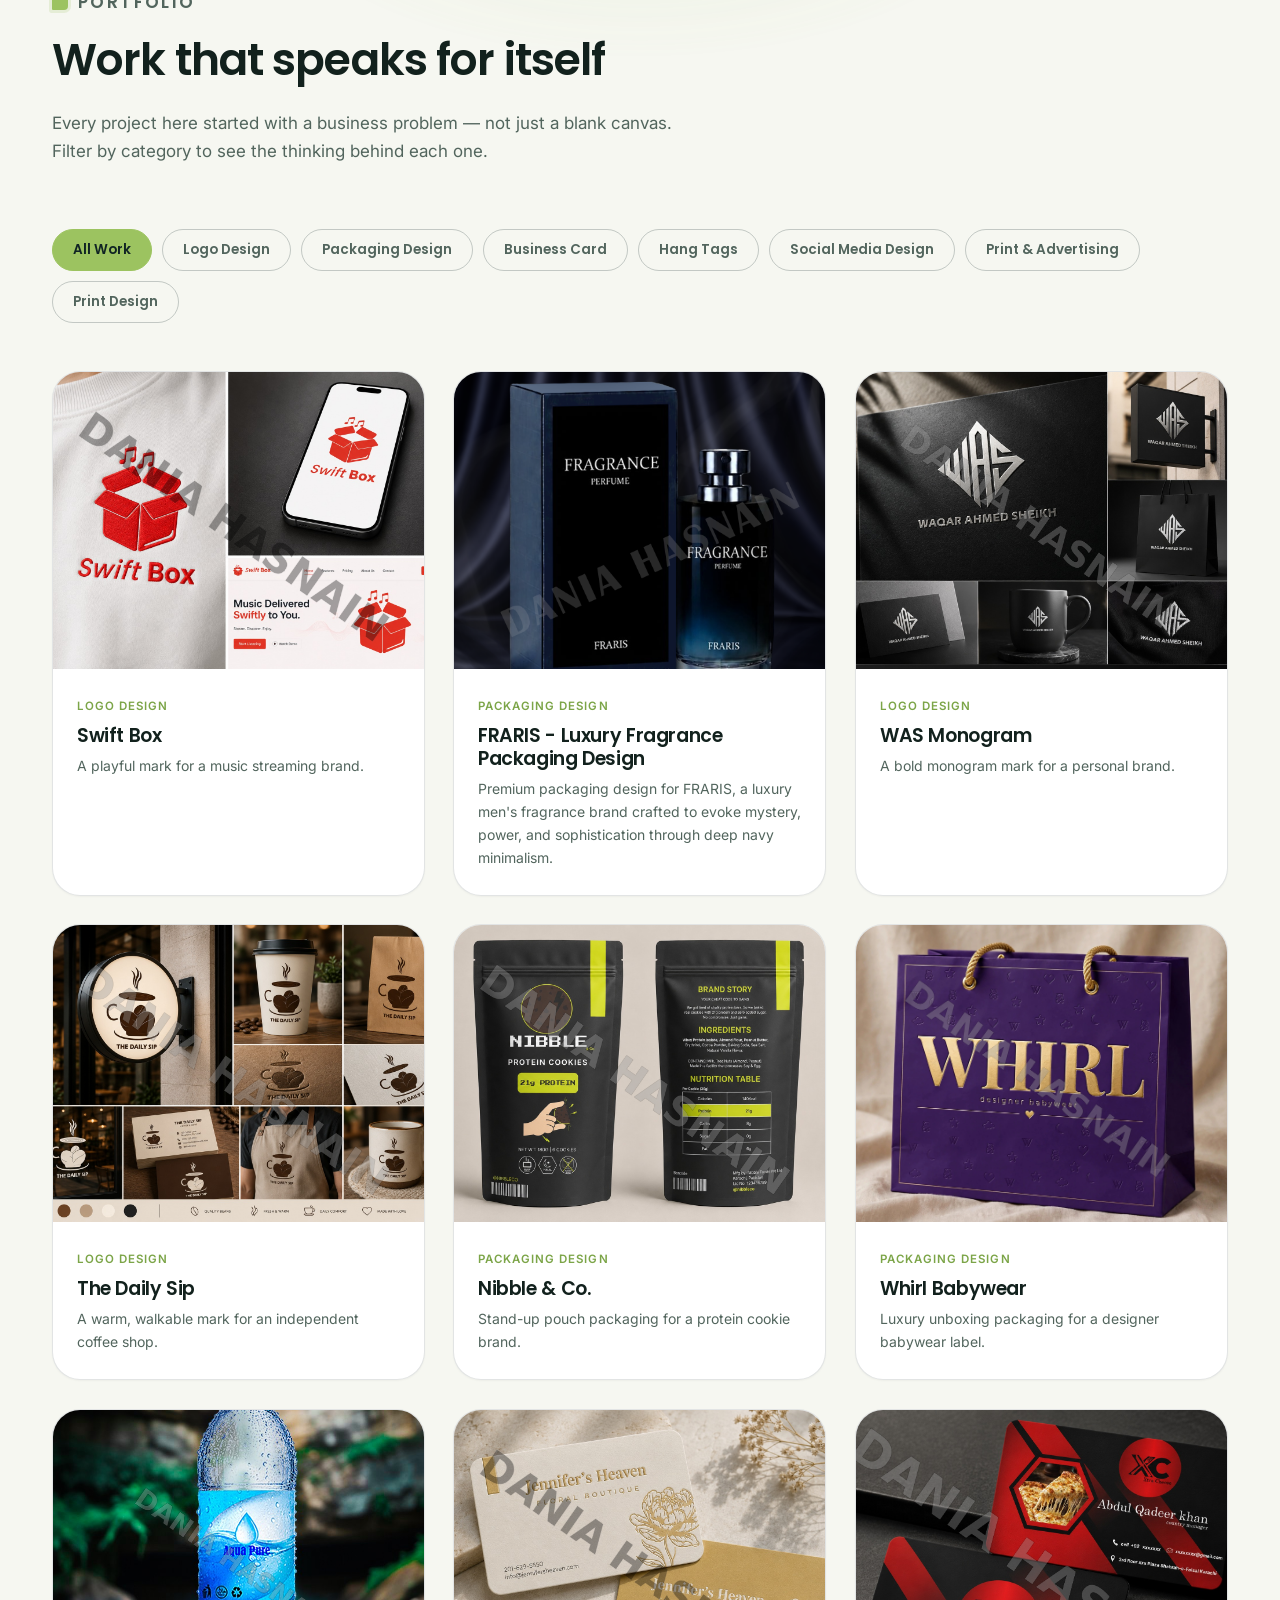
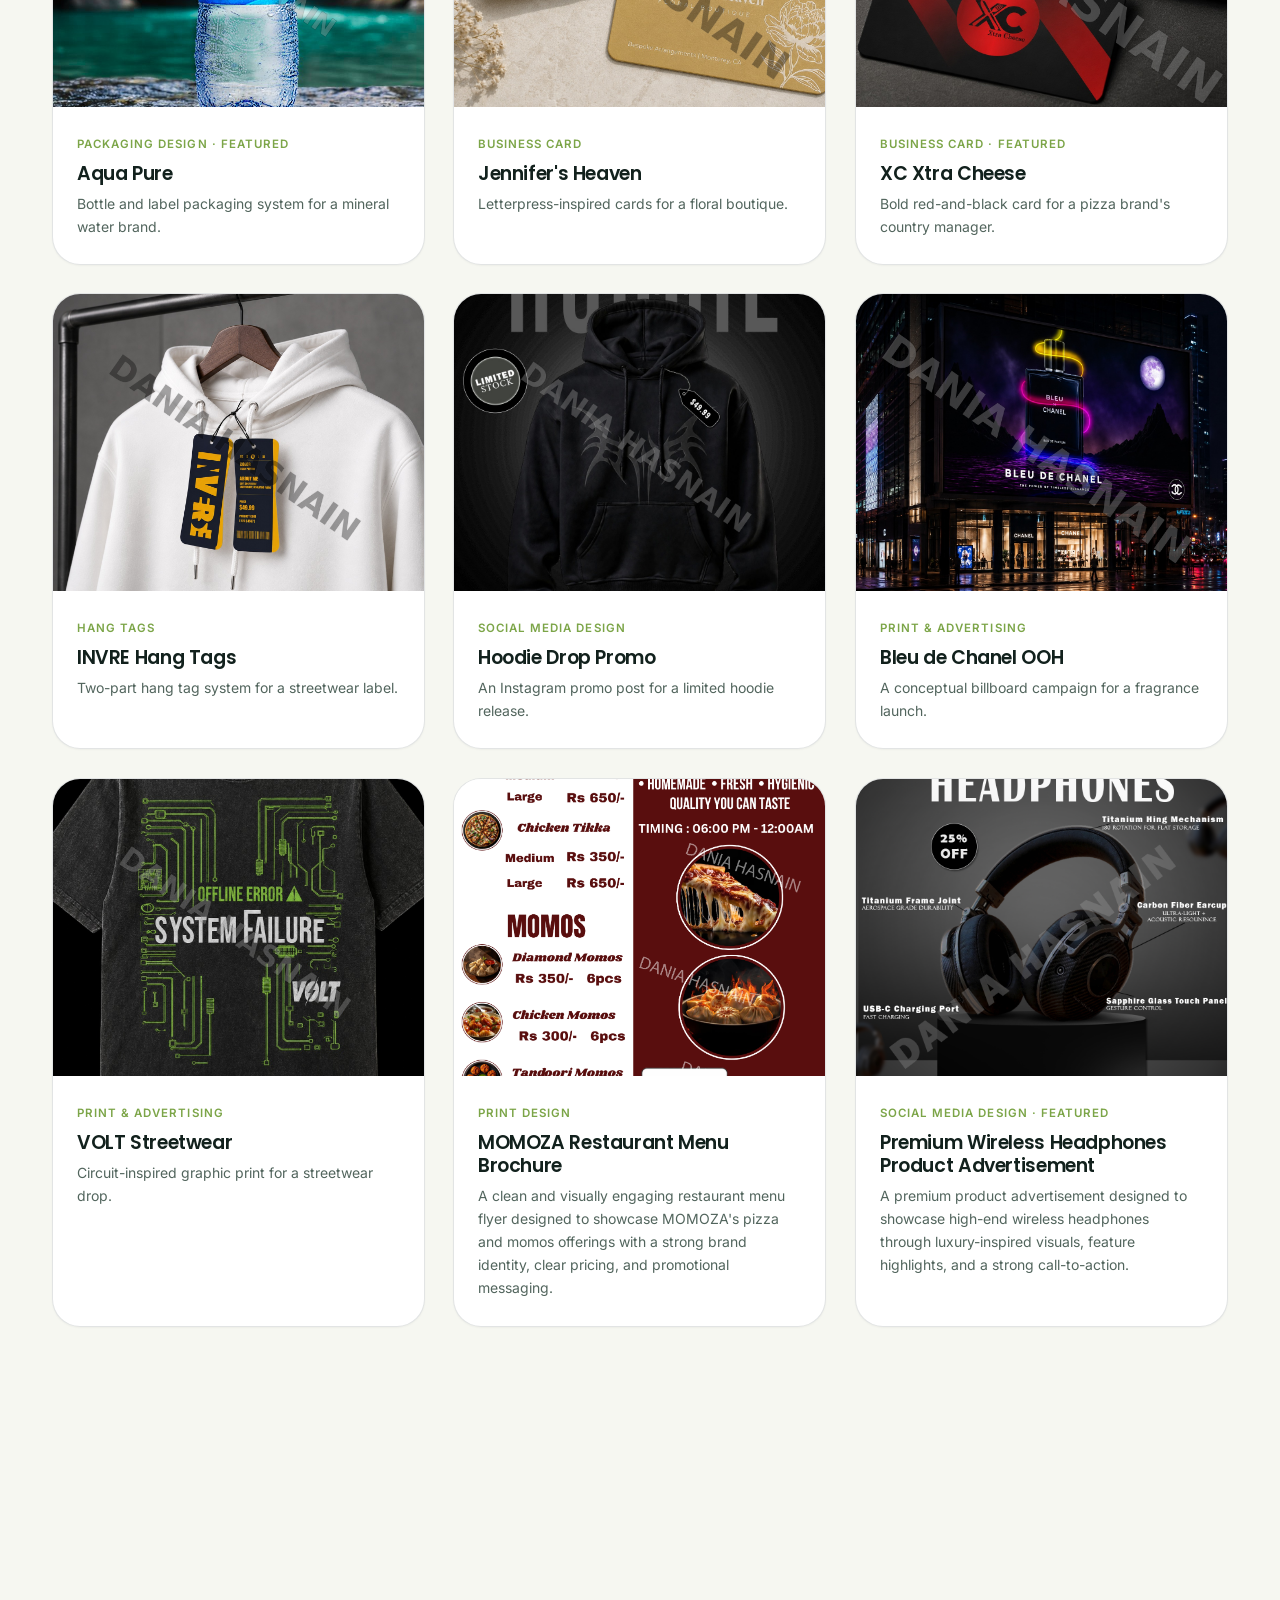
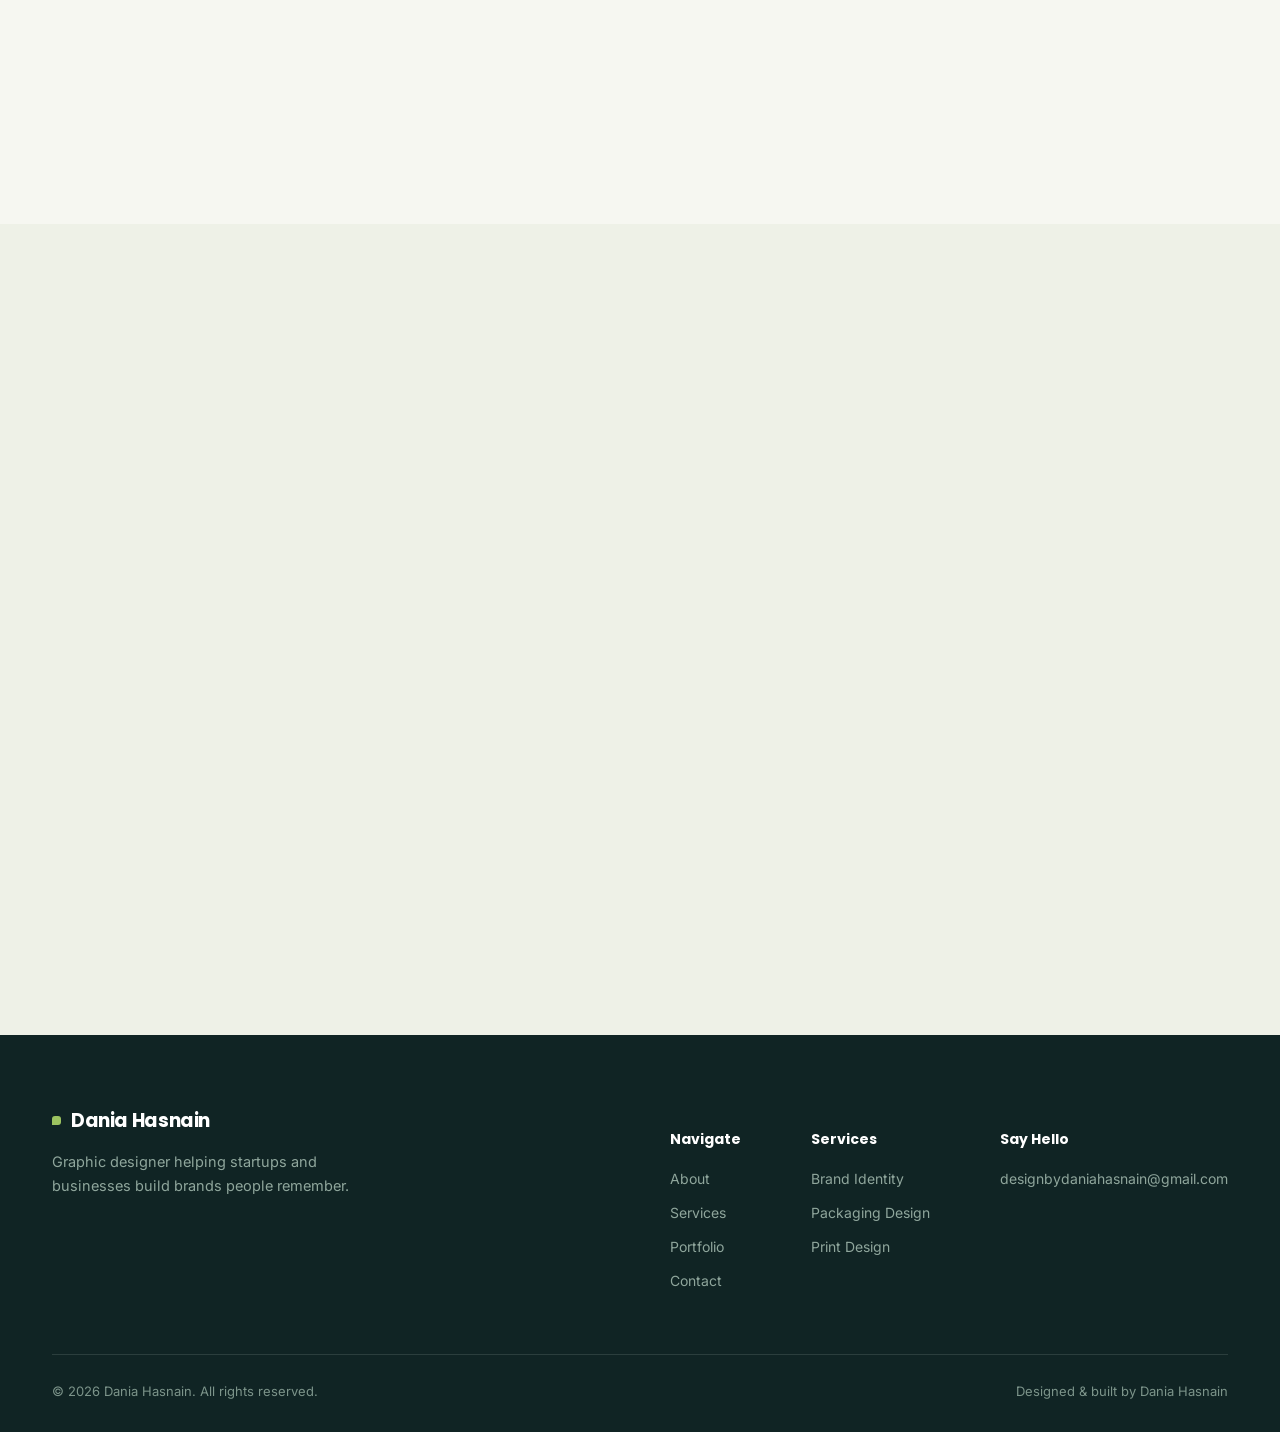
==== commit 5296838d: "dania hasnain updated file" ====
--- a/index.html
+++ b/index.html
@@ -2,7 +2,7 @@
 <html lang="en">
 <head>
 <meta charset="UTF-8">
-<script>(function(){try{var t=localStorage.getItem('dh-theme')||(window.matchMedia('(prefers-color-scheme: dark)').matches?'dark':'light');document.documentElement.setAttribute('data-theme',t);}catch(e){}})();</script>
+<script>(function(){try{var t=localStorage.getItem('dh-theme')||(window.matchMedia('(prefers-color-scheme: dark)').matches?'dark':'light');document.documentElement.setAttribute('data-theme',t);if(sessionStorage.getItem('dh-intro-shown')){document.documentElement.setAttribute('data-intro-seen','');}if(location.hash){document.documentElement.style.scrollBehavior='auto';}}catch(e){}})();</script>
 <meta name="viewport" content="width=device-width, initial-scale=1.0">
 <title>Dania Hasnain — Graphic Designer | Brand Identity & Packaging Design</title>
 <meta name="description" content="Dania Hasnain is a graphic designer specializing in brand identity, logo design, packaging, and print for startups, businesses and personal brands.">
@@ -48,6 +48,11 @@
 </script>
 </head>
 <body>
+<div id="site-preloader" aria-hidden="true">
+  <div class="pl-mark">D<em>H</em></div>
+  <div class="pl-name">Dania Hasnain</div>
+  <div class="pl-line"></div>
+</div>
 <a class="skip-link" href="#main-content">Skip to main content</a>
 <div class="ambient-bg" aria-hidden="true"><span class="ambient-blob a"></span><span class="ambient-blob b"></span><span class="ambient-blob c"></span></div>
 
@@ -101,17 +106,16 @@
   <!-- ABOUT -->
   <section id="about">
     <div class="container">
-      <div class="about-grid">
-        <div class="about-visual reveal img-reveal">
-          <div class="ring"></div>
-          <div class="frame"><img src="assets/img/profile-alt-transparent.png" alt="Dania Hasnain, graphic designer, at work"></div>
-        </div>
-        <div class="about-body reveal">
+      <div class="about-grid about-grid--full">
+        <div class="about-body">
           <p class="eyebrow"><span class="swatch"></span>About Me</p>
           <h2>Every brand has a story. Good design makes sure people remember it.</h2>
-          <p>I'm Dania Hasnain, a graphic designer focused on creating visual identities that are clear, consistent, and built with purpose. My work includes brand identity, logo design, social media design, print design, and portfolio website design.</p>
-          <p>I believe design should solve problems, not create distractions. That's why I pay close attention to structure, typography, color, and the details that help a brand present itself with confidence.</p>
-          <p>As I continue to grow as a designer, I'm committed to creating work that reflects quality, thoughtful execution, and a genuine understanding of visual communication.</p>
+          <p>I'm Dania Hasnain, a graphic designer who sees design as more than arranging colors, type, and images on a canvas. For me, good design begins with understanding what needs to be communicated, who needs to understand it, and what should make them pause.</p>
+          <p>I enjoy turning ideas that exist only as rough thoughts into visuals that feel intentional and complete. Whether I'm building a brand identity, designing social media content, creating promotional material, or working on print design, I focus on creating visuals that have a reason behind every detail—not simply something that looks attractive.</p>
+          <p>My approach to design is a balance between visual thinking and problem-solving. I pay close attention to typography, composition, spacing, hierarchy, and the small details that can quietly change how a design feels. I also enjoy exploring different visual directions instead of forcing every project into the same style.</p>
+          <p>I'm continuously developing my skills and experimenting with new ways to communicate ideas through design. I believe a designer should never stop observing, questioning, and learning, because design itself keeps changing.</p>
+          <p>At the moment, I'm building my experience through creative projects and freelancing, with a long-term goal of creating work that is not only visually strong but also has a clear identity and purpose.</p>
+          <p>I don't want my work to simply fill a space. I want it to give that space a reason to be noticed.</p>
         </div>
       </div>
 
@@ -284,35 +288,42 @@
              typing on a project's Category field — nothing here needs editing.
              This static button is a fallback only, for if that fetch fails. -->
         <button class="filter-btn active" data-filter="all">All Work</button>
+        <button class="filter-btn" data-filter="logo-design">Logo Design</button>
+        <button class="filter-btn" data-filter="packaging-design">Packaging Design</button>
+        <button class="filter-btn" data-filter="business-card">Business Card</button>
+        <button class="filter-btn" data-filter="hang-tags">Hang Tags</button>
+        <button class="filter-btn" data-filter="social-media-design">Social Media Design</button>
+        <button class="filter-btn" data-filter="print-advertising">Print &amp; Advertising</button>
+        <button class="filter-btn" data-filter="print-design">Print Design</button>
       </div>
 
       <div class="portfolio-grid" id="portfolio-grid">
-        <a href="projects/swiftbox.html" class="p-card reveal" data-cat="logo">
+        <a href="projects/swiftbox.html" class="p-card reveal" data-cat="logo-design">
           <div class="thumb"><img src="assets/img/swiftbox-1.png" alt="Swift Box music streaming logo design" loading="lazy" decoding="async"></div>
           <div class="info"><span class="tag">Logo Design</span><h3>Swift Box</h3><p>A playful mark for a music streaming brand.</p></div>
           <span class="arrow"><svg viewBox="0 0 24 24" fill="none" stroke-width="2" stroke-linecap="round" stroke-linejoin="round"><path d="M7 17 17 7M7 7h10v10"/></svg></span>
         </a>
-        <a href="projects/was.html" class="p-card reveal" data-cat="logo">
+        <a href="projects/was.html" class="p-card reveal" data-cat="logo-design">
           <div class="thumb"><img src="assets/img/was-1.png" alt="Waqar Ahmed Sheikh personal monogram logo design" loading="lazy" decoding="async"></div>
           <div class="info"><span class="tag">Logo Design</span><h3>Waqar Ahmed Sheikh</h3><p>A bold monogram mark for a personal brand.</p></div>
           <span class="arrow"><svg viewBox="0 0 24 24" fill="none" stroke-width="2" stroke-linecap="round" stroke-linejoin="round"><path d="M7 17 17 7M7 7h10v10"/></svg></span>
         </a>
-        <a href="projects/dailysip.html" class="p-card reveal" data-cat="logo">
+        <a href="projects/dailysip.html" class="p-card reveal" data-cat="logo-design">
           <div class="thumb"><img src="assets/img/dailysip-1.png" alt="The Daily Sip coffee shop logo design" loading="lazy" decoding="async"></div>
           <div class="info"><span class="tag">Logo Design</span><h3>The Daily Sip</h3><p>A warm, walkable mark for an independent coffee shop.</p></div>
           <span class="arrow"><svg viewBox="0 0 24 24" fill="none" stroke-width="2" stroke-linecap="round" stroke-linejoin="round"><path d="M7 17 17 7M7 7h10v10"/></svg></span>
         </a>
-        <a href="projects/nibble.html" class="p-card reveal" data-cat="packaging">
+        <a href="projects/nibble.html" class="p-card reveal" data-cat="packaging-design">
           <div class="thumb"><img src="assets/img/nibble-1.png" alt="Nibble and Co protein cookie packaging design" loading="lazy" decoding="async"></div>
           <div class="info"><span class="tag">Packaging Design</span><h3>Nibble &amp; Co.</h3><p>Stand-up pouch packaging for a protein cookie brand.</p></div>
           <span class="arrow"><svg viewBox="0 0 24 24" fill="none" stroke-width="2" stroke-linecap="round" stroke-linejoin="round"><path d="M7 17 17 7M7 7h10v10"/></svg></span>
         </a>
-        <a href="projects/whirl.html" class="p-card reveal" data-cat="packaging">
+        <a href="projects/whirl.html" class="p-card reveal" data-cat="packaging-design">
           <div class="thumb"><img src="assets/img/whirl-1.png" alt="Whirl designer babywear luxury packaging bag and box" loading="lazy" decoding="async"></div>
           <div class="info"><span class="tag">Packaging Design</span><h3>Whirl Babywear</h3><p>Luxury unboxing packaging for a designer babywear label.</p></div>
           <span class="arrow"><svg viewBox="0 0 24 24" fill="none" stroke-width="2" stroke-linecap="round" stroke-linejoin="round"><path d="M7 17 17 7M7 7h10v10"/></svg></span>
         </a>
-        <a href="projects/aquapure.html" class="p-card reveal" data-cat="packaging">
+        <a href="projects/aquapure.html" class="p-card reveal" data-cat="packaging-design">
           <div class="thumb"><img src="assets/img/aquapure-1.png" alt="Aqua Pure mineral water bottle packaging and label design" loading="lazy" decoding="async"></div>
           <div class="info"><span class="tag">Packaging Design</span><h3>Aqua Pure</h3><p>Bottle and label packaging system for a mineral water brand.</p></div>
           <span class="arrow"><svg viewBox="0 0 24 24" fill="none" stroke-width="2" stroke-linecap="round" stroke-linejoin="round"><path d="M7 17 17 7M7 7h10v10"/></svg></span>
@@ -327,22 +338,22 @@
           <div class="info"><span class="tag">Business Card</span><h3>XC Xtra Cheese</h3><p>Bold red-and-black card for a pizza brand's country manager.</p></div>
           <span class="arrow"><svg viewBox="0 0 24 24" fill="none" stroke-width="2" stroke-linecap="round" stroke-linejoin="round"><path d="M7 17 17 7M7 7h10v10"/></svg></span>
         </a>
-        <a href="projects/invre.html" class="p-card reveal" data-cat="hangtag">
+        <a href="projects/invre.html" class="p-card reveal" data-cat="hang-tags">
           <div class="thumb"><img src="assets/img/invre-1.png" alt="INVRE apparel hang tag design" loading="lazy" decoding="async"></div>
           <div class="info"><span class="tag">Hang Tags</span><h3>INVERSE Hang Tags</h3><p>Two-part hang tag system for a streetwear label.</p></div>
           <span class="arrow"><svg viewBox="0 0 24 24" fill="none" stroke-width="2" stroke-linecap="round" stroke-linejoin="round"><path d="M7 17 17 7M7 7h10v10"/></svg></span>
         </a>
-        <a href="projects/fashionsale.html" class="p-card reveal" data-cat="social">
+        <a href="projects/fashionsale.html" class="p-card reveal" data-cat="social-media-design">
           <div class="thumb"><img src="assets/img/fashionsale-1.png" alt="Fashion sale hoodie Instagram promotional post design" loading="lazy" decoding="async"></div>
           <div class="info"><span class="tag">Social Media Design</span><h3>Hoodie Drop Promo</h3><p>An Instagram promo post for a limited hoodie release.</p></div>
           <span class="arrow"><svg viewBox="0 0 24 24" fill="none" stroke-width="2" stroke-linecap="round" stroke-linejoin="round"><path d="M7 17 17 7M7 7h10v10"/></svg></span>
         </a>
-        <a href="projects/chanel.html" class="p-card reveal" data-cat="print">
+        <a href="projects/chanel.html" class="p-card reveal" data-cat="print-advertising">
           <div class="thumb"><img src="assets/img/chanel-1.png" alt="Bleu de Chanel billboard advertising concept design" loading="lazy" decoding="async"></div>
           <div class="info"><span class="tag">Print &amp; Advertising</span><h3>Bleu de Chanel OOH</h3><p>A conceptual billboard campaign for a fragrance launch.</p></div>
           <span class="arrow"><svg viewBox="0 0 24 24" fill="none" stroke-width="2" stroke-linecap="round" stroke-linejoin="round"><path d="M7 17 17 7M7 7h10v10"/></svg></span>
         </a>
-        <a href="projects/volt.html" class="p-card reveal" data-cat="print">
+        <a href="projects/volt.html" class="p-card reveal" data-cat="print-advertising">
           <div class="thumb"><img src="assets/img/volt-1.png" alt="VOLT streetwear graphic t-shirt print design" loading="lazy" decoding="async"></div>
           <div class="info"><span class="tag">Print &amp; Advertising</span><h3>VOLT Streetwear</h3><p>Circuit-inspired graphic print for a streetwear drop.</p></div>
           <span class="arrow"><svg viewBox="0 0 24 24" fill="none" stroke-width="2" stroke-linecap="round" stroke-linejoin="round"><path d="M7 17 17 7M7 7h10v10"/></svg></span>
@@ -366,16 +377,17 @@
       <div class="contact-info reveal">
         <p class="eyebrow"><span class="swatch"></span>Contact</p>
         <h2>Let's build a brand worth remembering.</h2>
-        <p>Tell me a bit about your project — what you need, your timeline, and your budget if you have one — and I'll get back to you within 1–2 business days.</p>
+        <p>Tell me a bit about your project — what you need, your timeline, and your budget if you have one — and I'll get back to you within 12 hours.</p>
         <ul class="contact-list">
           <li><span class="ic"><svg viewBox="0 0 24 24" fill="none" stroke-width="2" stroke-linecap="round" stroke-linejoin="round"><path d="M4 4h16v16H4z" opacity="0"/><path d="M22 6 12 13 2 6"/><path d="M2 6h20v12H2z"/></svg></span>designbydaniahasnain@gmail.com</li>
+          <li><a href="https://wa.me/923430386233" target="_blank" rel="noopener" class="contact-whatsapp-link"><span class="ic"><svg viewBox="0 0 24 24" fill="none" stroke-width="2" stroke-linecap="round" stroke-linejoin="round"><path d="M3 21l1.65-4.95A9 9 0 1 1 8.05 19.35L3 21z"/><path d="M8.5 8.5c0 4 3 7 7 7 .5 0 1-.5 1-1l-.3-1.5-2-1-1 1c-1-.5-2.5-2-3-3l1-1-1-2-1.5-.3c-.5 0-1 .5-1 1z"/></svg></span>+92 343 0386233 (WhatsApp)</a></li>
           <li><span class="ic"><svg viewBox="0 0 24 24" fill="none" stroke-width="2" stroke-linecap="round" stroke-linejoin="round"><path d="M12 21s-7-5.5-7-11a7 7 0 0 1 14 0c0 5.5-7 11-7 11z"/><circle cx="12" cy="10" r="2.5"/></svg></span>Working with clients worldwide</li>
-          <li><span class="ic"><svg viewBox="0 0 24 24" fill="none" stroke-width="2" stroke-linecap="round" stroke-linejoin="round"><circle cx="12" cy="12" r="10"/><path d="M12 6v6l4 2"/></svg></span>Replies within 1–2 business days</li>
+          <li><span class="ic"><svg viewBox="0 0 24 24" fill="none" stroke-width="2" stroke-linecap="round" stroke-linejoin="round"><circle cx="12" cy="12" r="10"/><path d="M12 6v6l4 2"/></svg></span>Replies within 12 hours</li>
         </ul>
         <div class="contact-social">
-          <a href="#" aria-label="Instagram"><svg viewBox="0 0 24 24" fill="none" stroke-width="2"><rect x="2" y="2" width="20" height="20" rx="5"/><circle cx="12" cy="12" r="4"/><circle cx="17.5" cy="6.5" r="1"/></svg></a>
           <a href="#" aria-label="Behance"><svg viewBox="0 0 24 24" fill="none" stroke-width="2"><path d="M2 7h8M2 12h20M2 17h8"/></svg></a>
-          <a href="#" aria-label="LinkedIn"><svg viewBox="0 0 24 24" fill="none" stroke-width="2"><rect x="2" y="9" width="4" height="12"/><circle cx="4" cy="4" r="2"/><path d="M10 21v-7a3 3 0 0 1 6 0v7M10 12v9"/></svg></a>
+          <a href="https://www.linkedin.com/in/dania-hasnain-b28a7a38a/" target="_blank" rel="noopener" aria-label="LinkedIn"><svg viewBox="0 0 24 24" fill="none" stroke-width="2"><rect x="2" y="9" width="4" height="12"/><circle cx="4" cy="4" r="2"/><path d="M10 21v-7a3 3 0 0 1 6 0v7M10 12v9"/></svg></a>
+          <a href="https://wa.me/923430386233" target="_blank" rel="noopener" aria-label="WhatsApp"><svg viewBox="0 0 24 24" fill="none" stroke-width="2" stroke-linecap="round" stroke-linejoin="round"><path d="M3 21l1.65-4.95A9 9 0 1 1 8.05 19.35L3 21z"/><path d="M8.5 8.5c0 4 3 7 7 7 .5 0 1-.5 1-1l-.3-1.5-2-1-1 1c-1-.5-2.5-2-3-3l1-1-1-2-1.5-.3c-.5 0-1 .5-1 1z"/></svg></a>
         </div>
       </div>
 
@@ -466,6 +478,7 @@
   </div>
 </footer>
 
+<script src="content/projects-data.js"></script>
 <script src="js/main.js"></script>
 </body>
 </html>
--- a/css/style.css
+++ b/css/style.css
@@ -272,7 +272,7 @@
   position:absolute; inset:0;
   width:100%; height:100%;
   min-width:100%; min-height:100%;
-  object-fit:cover; object-position:center;
+  object-fit:cover; object-position:center 60%;
 }
 @media (max-height:700px){
   .hero{ padding-top:clamp(64px, 8vh, 100px); padding-bottom:clamp(12px, 3vh, 32px); }
@@ -307,14 +307,17 @@
 }
 .hero-kicker{ color:var(--muted); font-size:clamp(12px, min(2.2vw, 1.9vh), 15px); margin-bottom:clamp(8px, 1.8vh, 20px); }
 .hero h1{
-  font-size:clamp(26px, min(7vw, 5.6vh), 52px);
+  /* +15% over the previous clamp(26px, min(7vw,5.6vh), 52px), same vh-aware
+     approach so the hero still fits short viewports without overflowing. */
+  font-size:clamp(30px, min(8.05vw, 6.44vh), 60px);
   line-height:1.1;
   margin-bottom:clamp(10px, 2.2vh, 26px);
 }
 .hero h1 em{ font-style:normal; color:var(--green-deep); }
 [data-theme="dark"] .hero h1 em{ color:var(--green); }
 .hero p.lead{
-  font-size:clamp(13.5px, min(2.4vw, 1.8vh), 18px); line-height:1.5; color:var(--muted); max-width:480px; margin-bottom:clamp(12px, 2.6vh, 40px);
+  /* +15% over the previous clamp(13.5px, min(2.4vw,1.8vh), 18px) */
+  font-size:clamp(15.5px, min(2.76vw, 2.07vh), 20.7px); line-height:1.5; color:var(--muted); max-width:480px; margin-bottom:clamp(12px, 2.6vh, 40px);
 }
 .hero-actions{ display:flex; gap:clamp(10px, 1.6vh, 16px); flex-wrap:wrap; margin-bottom:clamp(14px, 3vh, 52px); }
 .hero-stats{ display:flex; gap:clamp(16px, 3vh, 36px); flex-wrap:wrap; align-items:center; }
@@ -381,33 +384,7 @@
 .bg-tint{ background:var(--surface-2); }
 
 /* ============ About ============ */
-.about-grid{ display:grid; grid-template-columns:0.85fr 1.15fr; gap:clamp(32px, 6vw, 70px); align-items:center; }
-.about-visual{ position:relative; }
-.about-visual .frame{
-  border-radius:28px; overflow:hidden;
-  background:radial-gradient(120% 120% at 30% 15%, var(--dark-3), var(--dark) 70%);
-  box-shadow:var(--shadow-lg);
-  aspect-ratio:1369/1461; /* matches the source portrait exactly so nothing is ever cropped */
-  position:relative;
-}
-.about-visual .frame::before{
-  content:''; position:absolute; inset:0; z-index:0;
-  background:
-    radial-gradient(60% 55% at 50% 8%, color-mix(in srgb, var(--green) 38%, transparent), transparent 70%),
-    radial-gradient(70% 60% at 80% 90%, color-mix(in srgb, var(--green-deep) 30%, transparent), transparent 70%);
-  opacity:.9;
-}
-.about-visual .frame img{
-  position:relative; z-index:1;
-  width:100%; height:100%; object-fit:contain; object-position:center 8%;
-  padding:3% 4% 0;
-  box-sizing:border-box;
-  filter:drop-shadow(0 18px 40px rgba(0,0,0,.35));
-}
-.about-visual .ring{
-  position:absolute; width:140px; height:140px; border-radius:50%;
-  border:2px dashed var(--green); opacity:.5; top:-30px; right:-30px; z-index:-1;
-}
+.about-grid{ display:grid; grid-template-columns:1fr; gap:clamp(32px, 6vw, 70px); align-items:center; }
 .about-body p{ color:var(--muted); font-size:clamp(14.5px, 1.8vw, 16.5px); }
 .about-body p:first-of-type{ font-size:clamp(16.5px, 2.2vw, 19px); color:var(--ink); }
 
@@ -585,6 +562,12 @@
 }
 .contact-list .ic svg{ width:18px; height:18px; stroke:var(--green-deep); }
 [data-theme="dark"] .contact-list .ic svg{ stroke:var(--green); }
+.contact-whatsapp-link{
+  display:flex; align-items:center; gap:14px; color:inherit; text-decoration:none;
+  transition:color .25s var(--ease);
+}
+.contact-whatsapp-link:hover{ color:var(--green-deep); }
+[data-theme="dark"] .contact-whatsapp-link:hover{ color:var(--green); }
 .contact-social{ display:flex; gap:12px; margin-top:34px; }
 .contact-social a{
   width:42px; height:42px; border-radius:50%; border:1px solid var(--line-strong);
@@ -665,6 +648,9 @@
 .reveal{ opacity:0; transform:translateY(28px); transition:opacity .8s var(--ease), transform .8s var(--ease); }
 .reveal.in{ opacity:1; transform:translateY(0); }
 .stagger > *{ transition-delay:calc(var(--i,0) * 90ms); }
+
+/* About Me section: soft staggered fade-up, one line at a time */
+.about-body > .reveal{ transition-delay:calc(var(--i,0) * 110ms); }
 
 /* ============ Case study page ============ */
 .case-hero{ padding:clamp(104px, 20vw, 160px) 0 0; }
@@ -1093,26 +1079,6 @@
 }
 
 /* ============================================================
-   About Me: swapped layout (text left / image right) + subtle
-   floating portrait + theme-matched ambient glow.
-   ============================================================ */
-.about-visual{ order:2; }
-.about-body{ order:1; }
-@keyframes aboutFloat{ 0%,100%{ transform:translateY(0); } 50%{ transform:translateY(-14px); } }
-.about-visual .frame{ animation:aboutFloat 6s ease-in-out infinite; }
-.about-visual::before{
-  content:""; position:absolute; inset:-10% -10% -6% -10%; border-radius:40px;
-  background:radial-gradient(circle at 50% 35%, var(--green), transparent 65%);
-  filter:blur(60px); opacity:.28; z-index:-1;
-  animation:aboutGlow 8s ease-in-out infinite;
-}
-@keyframes aboutGlow{ 0%,100%{ opacity:.2; transform:scale(1); } 50%{ opacity:.38; transform:scale(1.06); } }
-@media (max-width:900px){ .about-visual{ order:0; } .about-body{ order:0; } }
-@media (prefers-reduced-motion:reduce){
-  .about-visual .frame{ animation:none; } .about-visual::before{ animation:none; }
-}
-
-/* ============================================================
    Portfolio image protection (non-destructive, accessible)
    ============================================================ */
 .p-card .thumb img, .case-cover img, .case-block img{ -webkit-user-drag:none; user-select:none; }
@@ -1131,3 +1097,89 @@
 .case-block .content .process-step:last-child{ margin-bottom:0; }
 .case-block .content .process-step h3{ font-family:var(--font-display); font-size:17px; margin-bottom:8px; }
 .cs-empty-note{ color:var(--muted); font-size:14px; font-style:italic; }
+
+/* ============================================================
+   Preloader — "DH" zoom-in, name below, fades out after load
+   ============================================================ */
+#site-preloader{
+  position:fixed; inset:0; z-index:99999;
+  display:flex; flex-direction:column; align-items:center; justify-content:center;
+  background:var(--bg);
+  transition:opacity .5s var(--ease), visibility .5s var(--ease);
+}
+#site-preloader .pl-mark{
+  font-family:var(--font-display); font-weight:700; font-size:clamp(48px, 10vw, 84px);
+  color:var(--ink); letter-spacing:-0.02em; line-height:1;
+  animation:plZoomIn .9s var(--ease) both;
+}
+#site-preloader .pl-mark em{ font-style:normal; color:var(--green-deep); }
+[data-theme="dark"] #site-preloader .pl-mark em{ color:var(--green); }
+#site-preloader .pl-name{
+  margin-top:14px; font-family:var(--font-display); font-weight:600; font-size:14px;
+  letter-spacing:0.16em; text-transform:uppercase; color:var(--muted);
+  opacity:0; animation:plFadeUp .7s var(--ease) .35s both;
+}
+#site-preloader .pl-line{
+  width:36px; height:2px; margin-top:22px; border-radius:100px; background:var(--green);
+  opacity:0; transform:scaleX(0); animation:plLine .6s var(--ease) .55s both;
+}
+#site-preloader.pl-done{ opacity:0; visibility:hidden; pointer-events:none; }
+body.pl-active{ overflow:hidden; }
+/* Intro already shown earlier this session (see inline head script) — skip
+   it instantly on every later page, no flash, no wait. */
+html[data-intro-seen] #site-preloader{ display:none; }
+@keyframes plZoomIn{ 0%{ opacity:0; transform:scale(.55); } 100%{ opacity:1; transform:scale(1); } }
+@keyframes plFadeUp{ 0%{ opacity:0; transform:translateY(10px); } 100%{ opacity:1; transform:translateY(0); } }
+@keyframes plLine{ 0%{ opacity:0; transform:scaleX(0); } 100%{ opacity:1; transform:scaleX(1); } }
+@media (prefers-reduced-motion:reduce){
+  #site-preloader .pl-mark, #site-preloader .pl-name, #site-preloader .pl-line{ animation:none; opacity:1; transform:none; }
+}
+
+/* ============================================================
+   Card hover-lift (uniform easing across expect / service / project cards)
+   ============================================================ */
+.expect-card, .service-card, .p-card{
+  transition:transform .4s cubic-bezier(0.16,1,0.3,1), box-shadow .4s cubic-bezier(0.16,1,0.3,1), border-color .3s ease;
+}
+.expect-card:hover, .service-card:hover{
+  transform:translateY(-8px);
+  box-shadow:0 20px 40px rgba(0,0,0,0.08);
+}
+.p-card:hover{
+  transform:translateY(-8px);
+  box-shadow:0 20px 40px rgba(0,0,0,0.08), 0 26px 50px -18px rgba(0,0,0,.28);
+}
+
+/* ============================================================
+   Case-study image lightbox — click any project image to view it large
+   ============================================================ */
+.case-cover img, #cs-blocks img{ cursor:zoom-in; }
+.dh-lightbox{
+  position:fixed; inset:0; z-index:100000;
+  display:flex; align-items:center; justify-content:center;
+  background:rgba(10,14,11,0.94);
+  opacity:0; visibility:hidden; pointer-events:none;
+  transition:opacity .3s var(--ease), visibility .3s var(--ease);
+  padding:40px;
+}
+.dh-lightbox.open{ opacity:1; visibility:visible; pointer-events:auto; }
+.dh-lightbox img{
+  max-width:min(92vw, 1100px); max-height:88vh;
+  border-radius:10px; box-shadow:0 30px 70px rgba(0,0,0,.5);
+  cursor:zoom-out;
+  transform:scale(.96); transition:transform .3s var(--ease);
+}
+.dh-lightbox.open img{ transform:scale(1); }
+.dh-lightbox-close{
+  position:absolute; top:22px; right:26px;
+  width:44px; height:44px; border-radius:50%; border:1px solid rgba(255,255,255,0.25);
+  background:rgba(255,255,255,0.08); color:#fff; font-size:26px; line-height:1;
+  display:flex; align-items:center; justify-content:center; cursor:pointer;
+  transition:background .25s ease, transform .25s ease;
+}
+.dh-lightbox-close:hover{ background:rgba(255,255,255,0.18); transform:rotate(90deg); }
+body.lightbox-open{ overflow:hidden; }
+@media (max-width:640px){
+  .dh-lightbox{ padding:20px; }
+  .dh-lightbox-close{ top:14px; right:14px; width:38px; height:38px; font-size:22px; }
+}
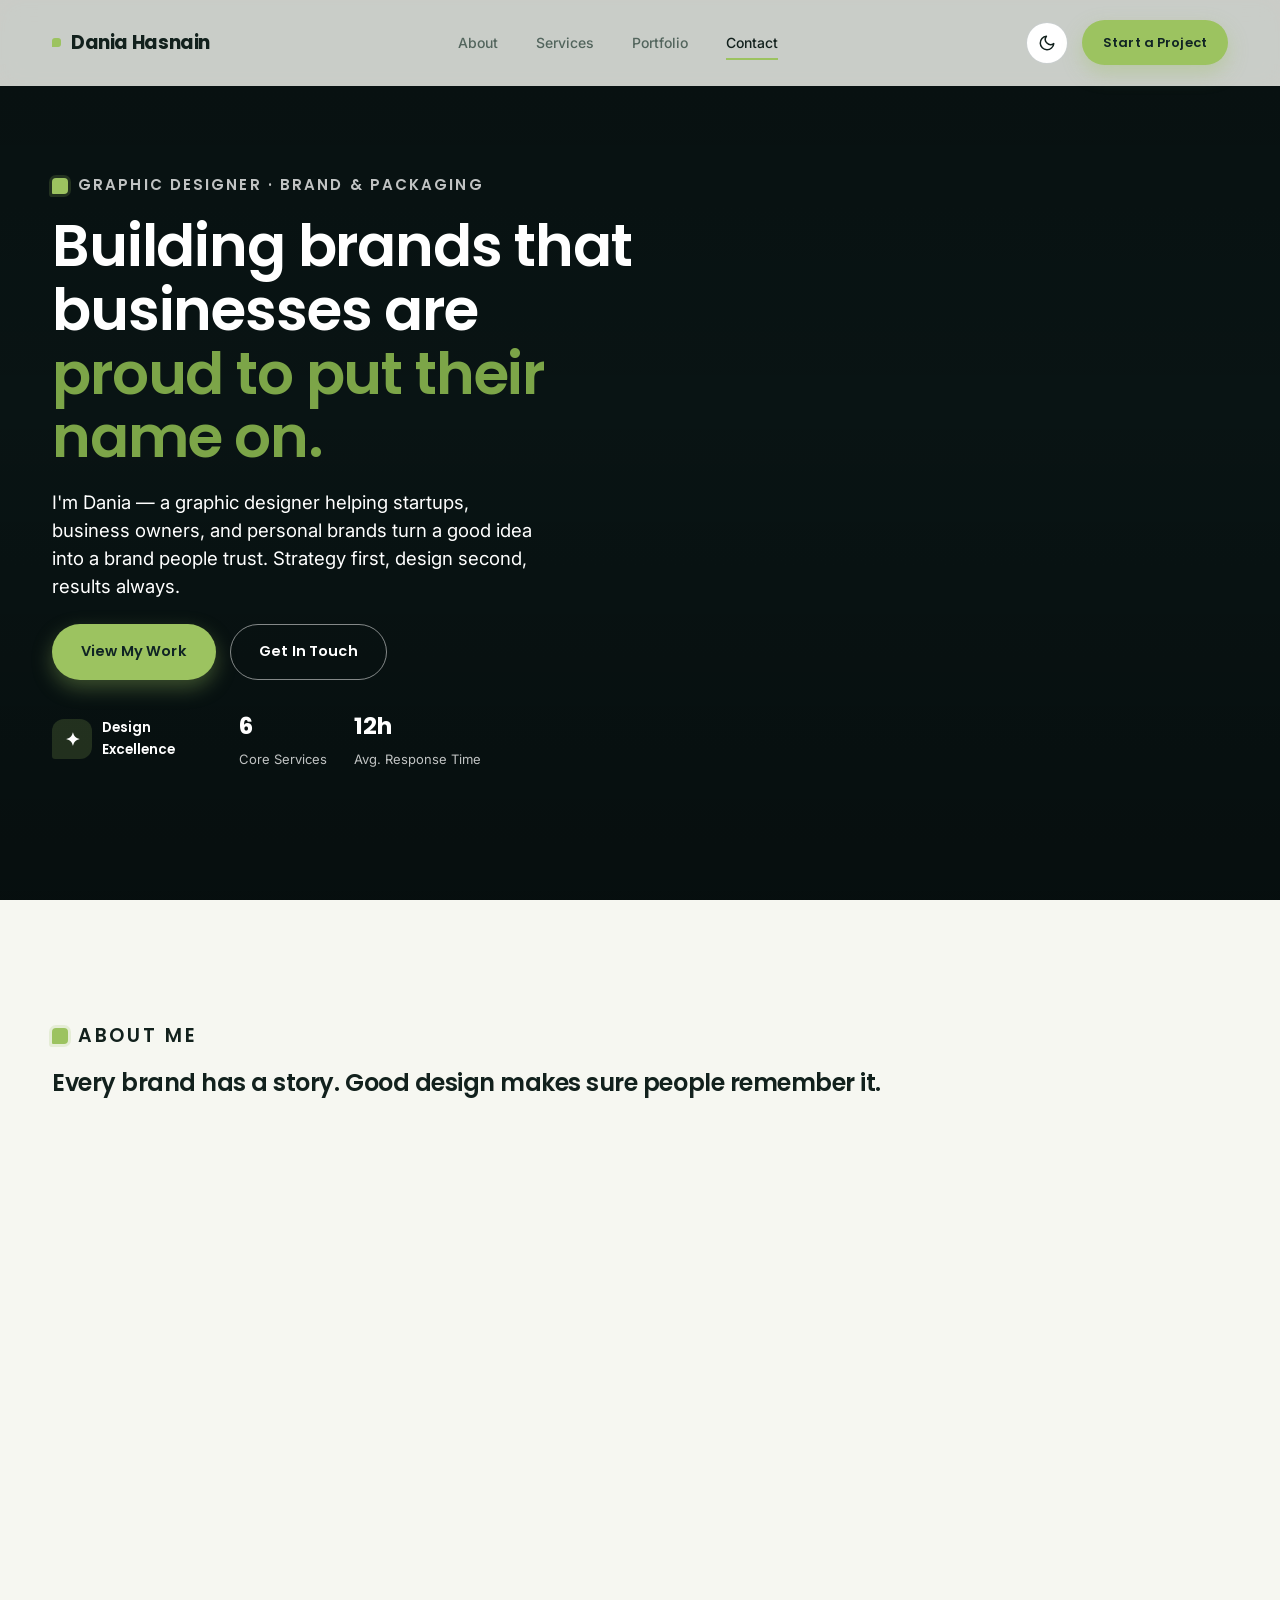
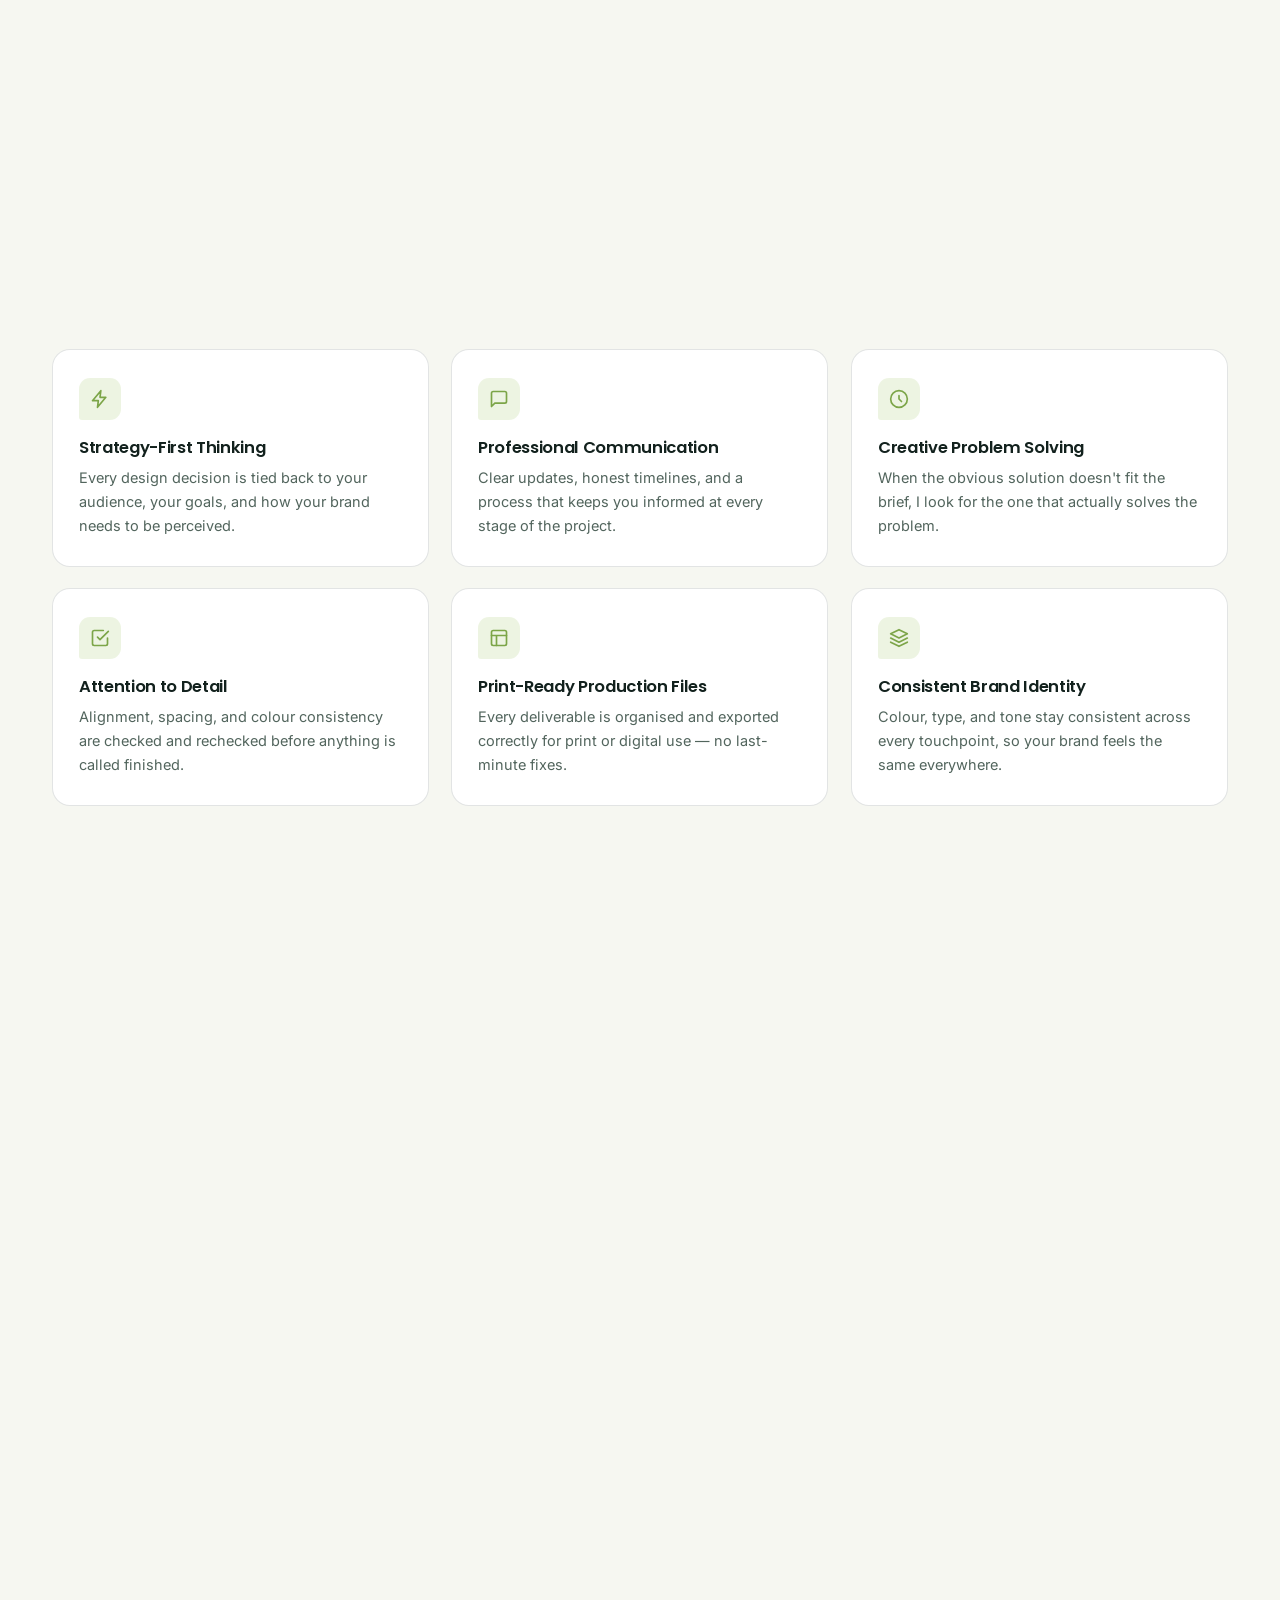
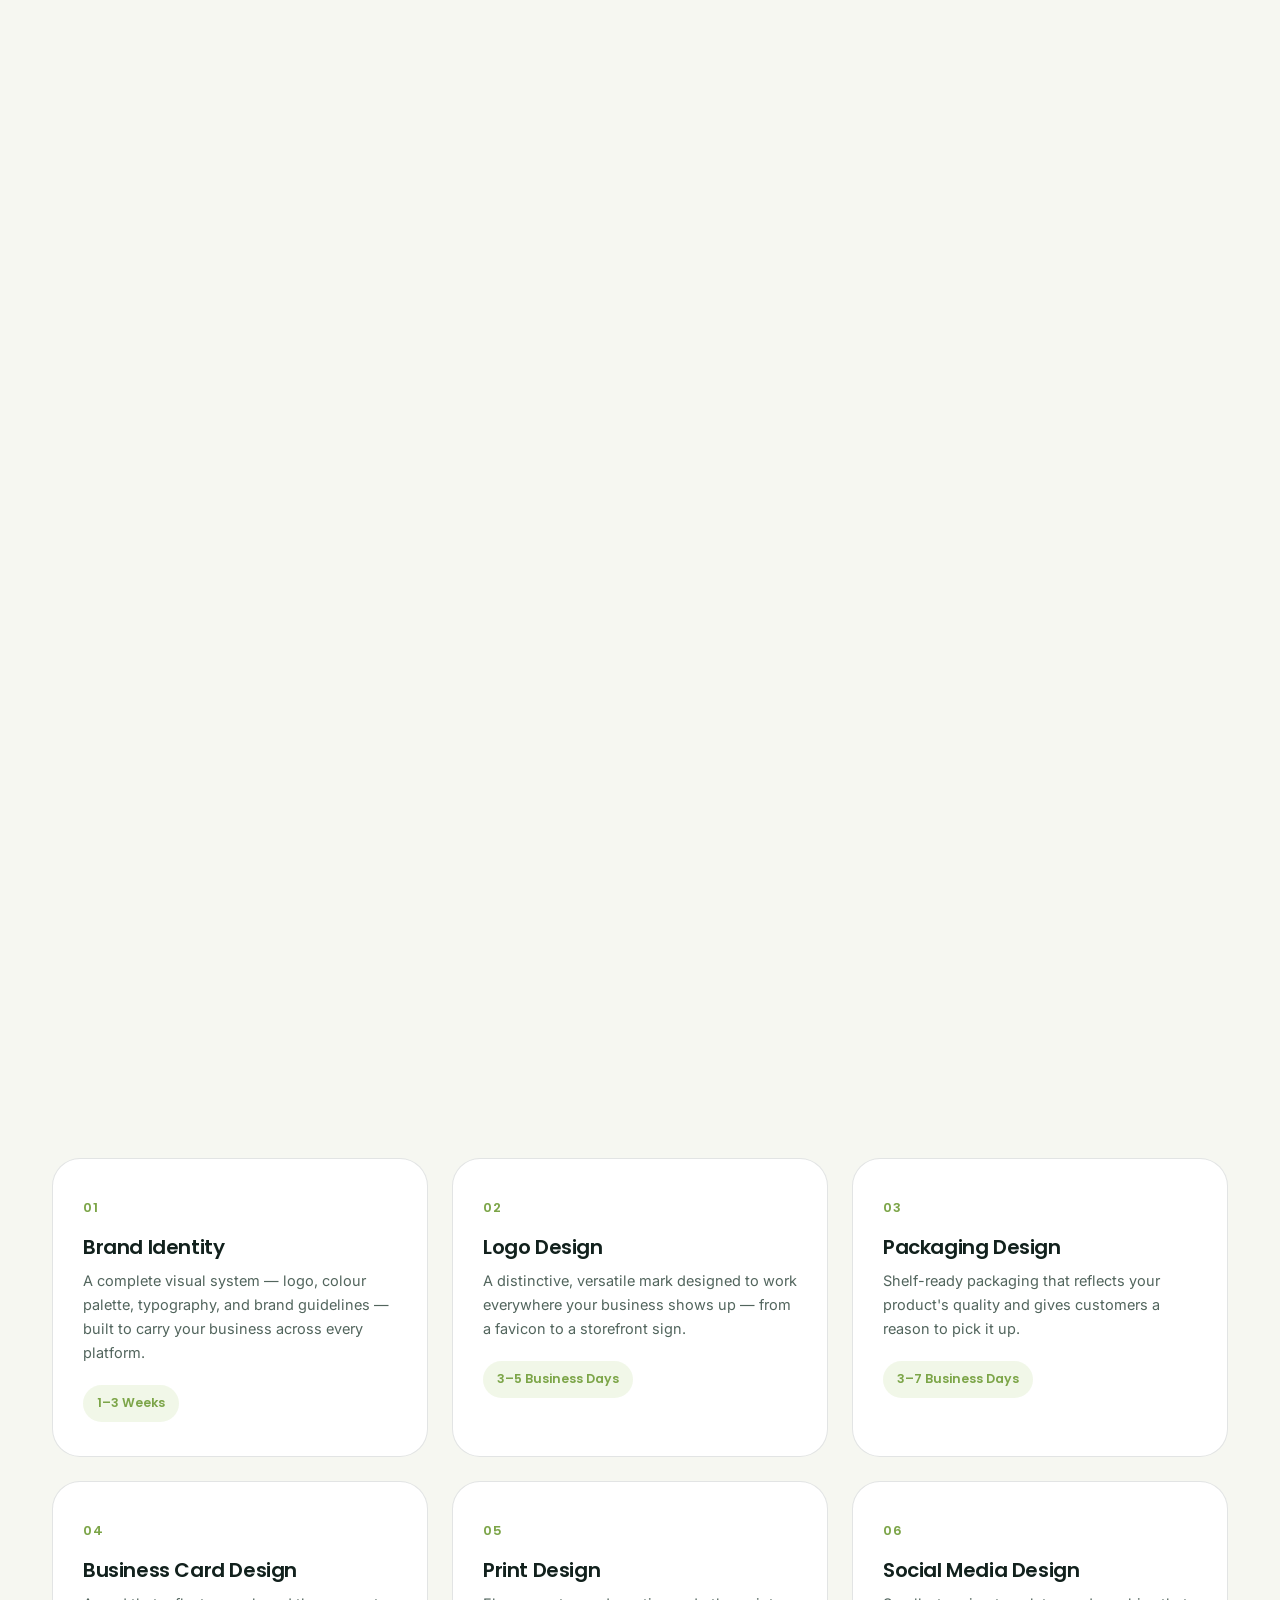
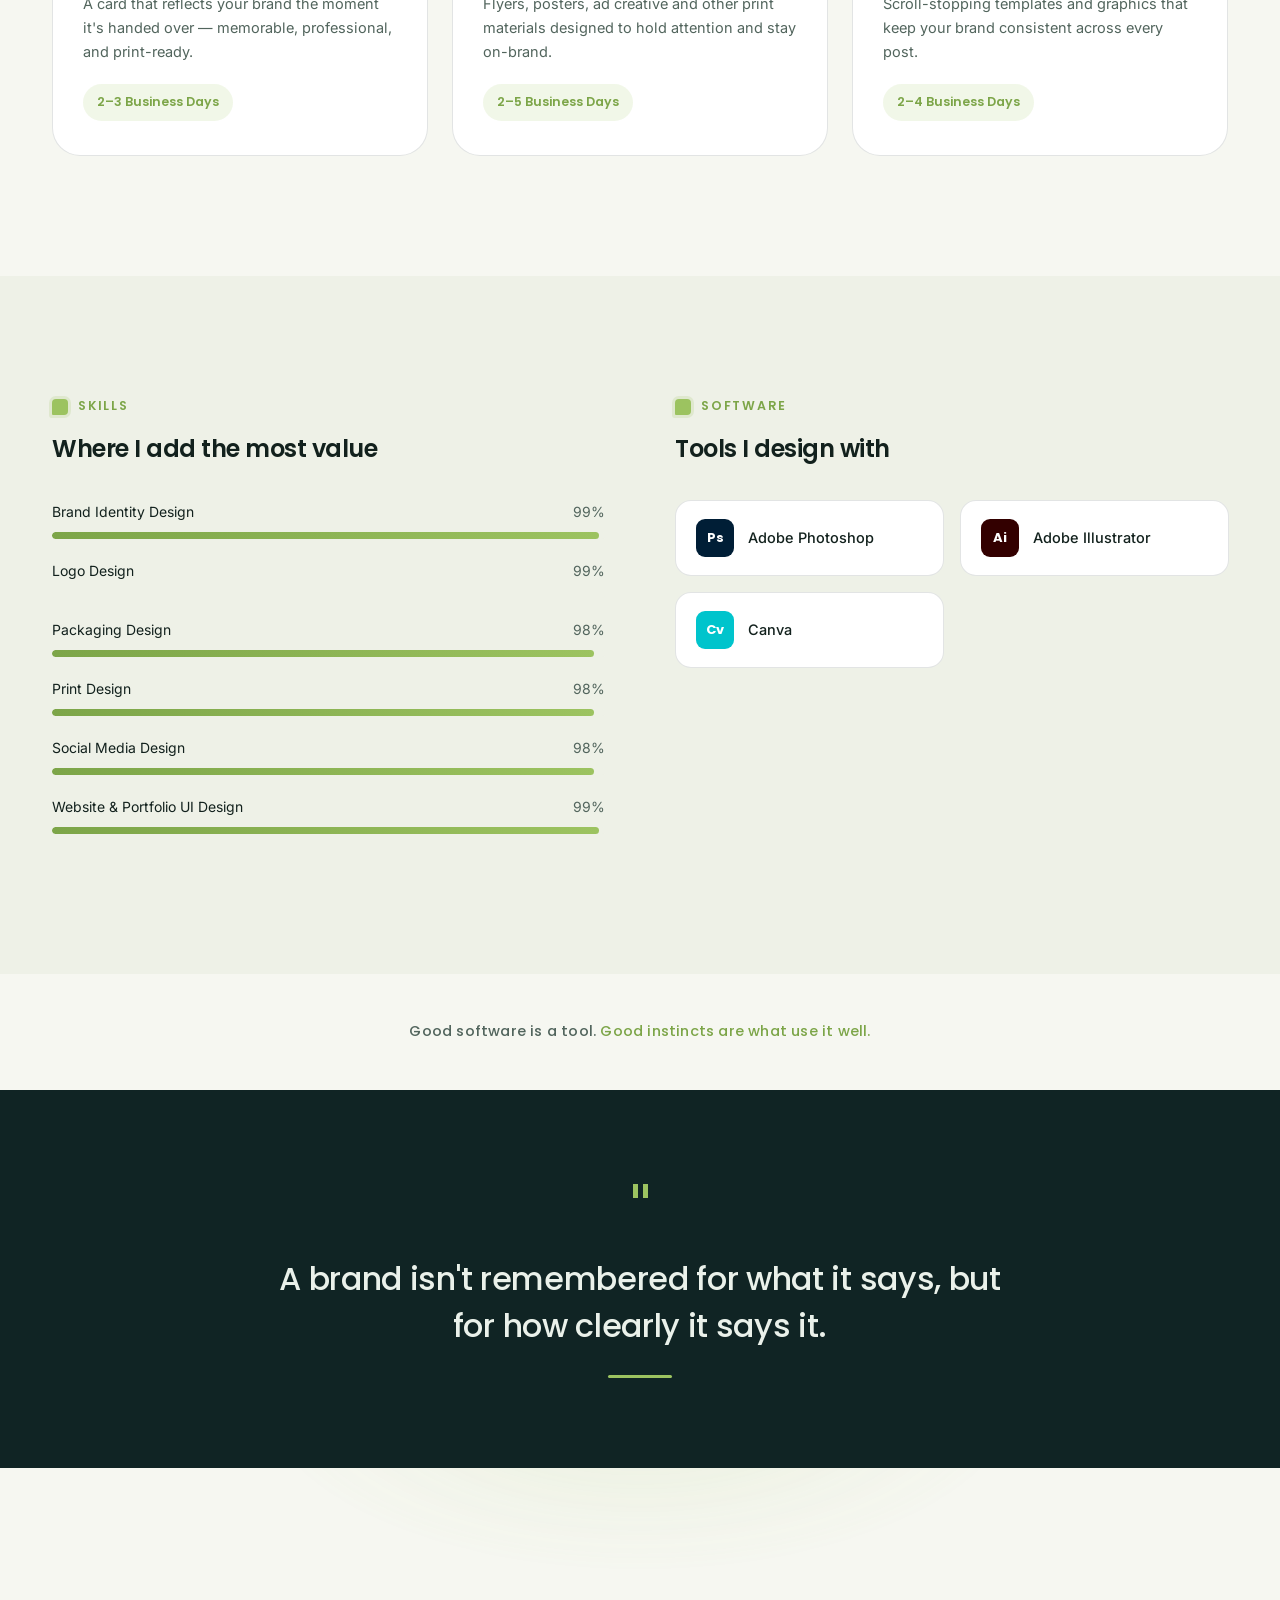
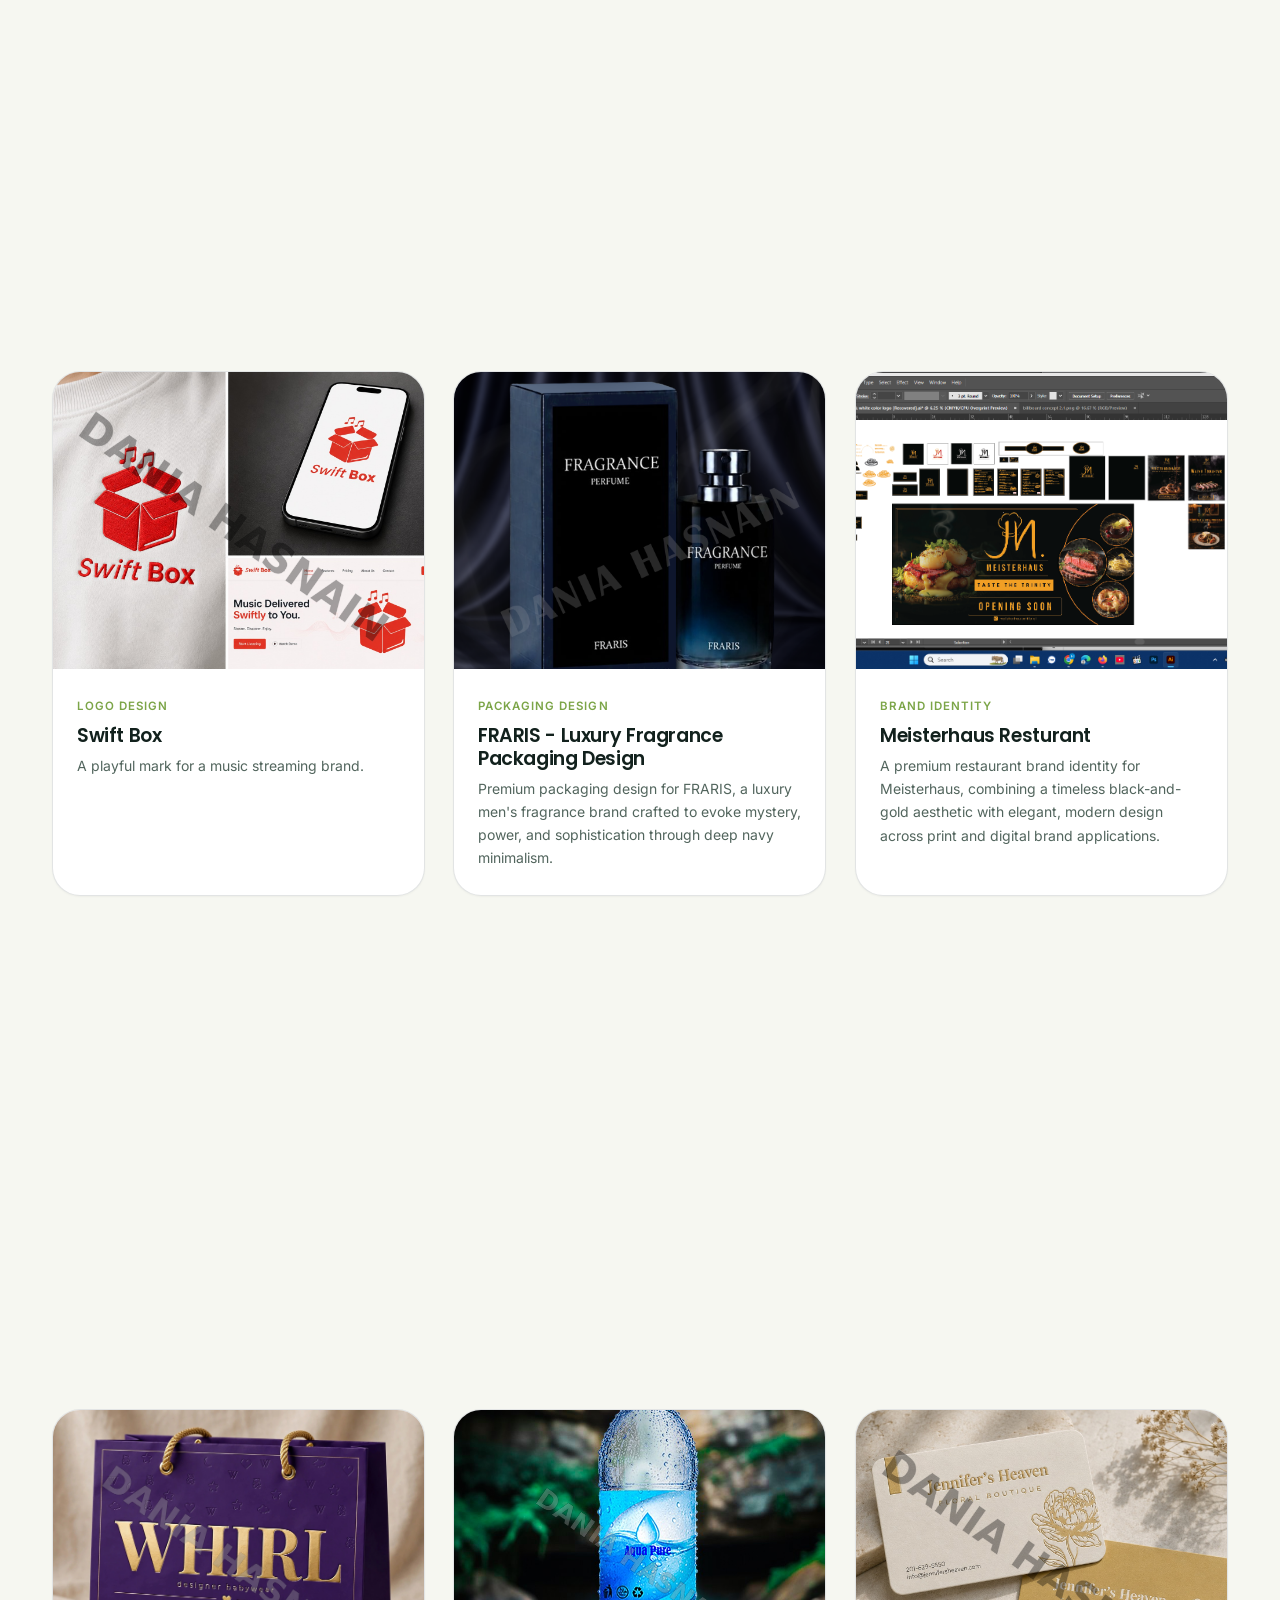
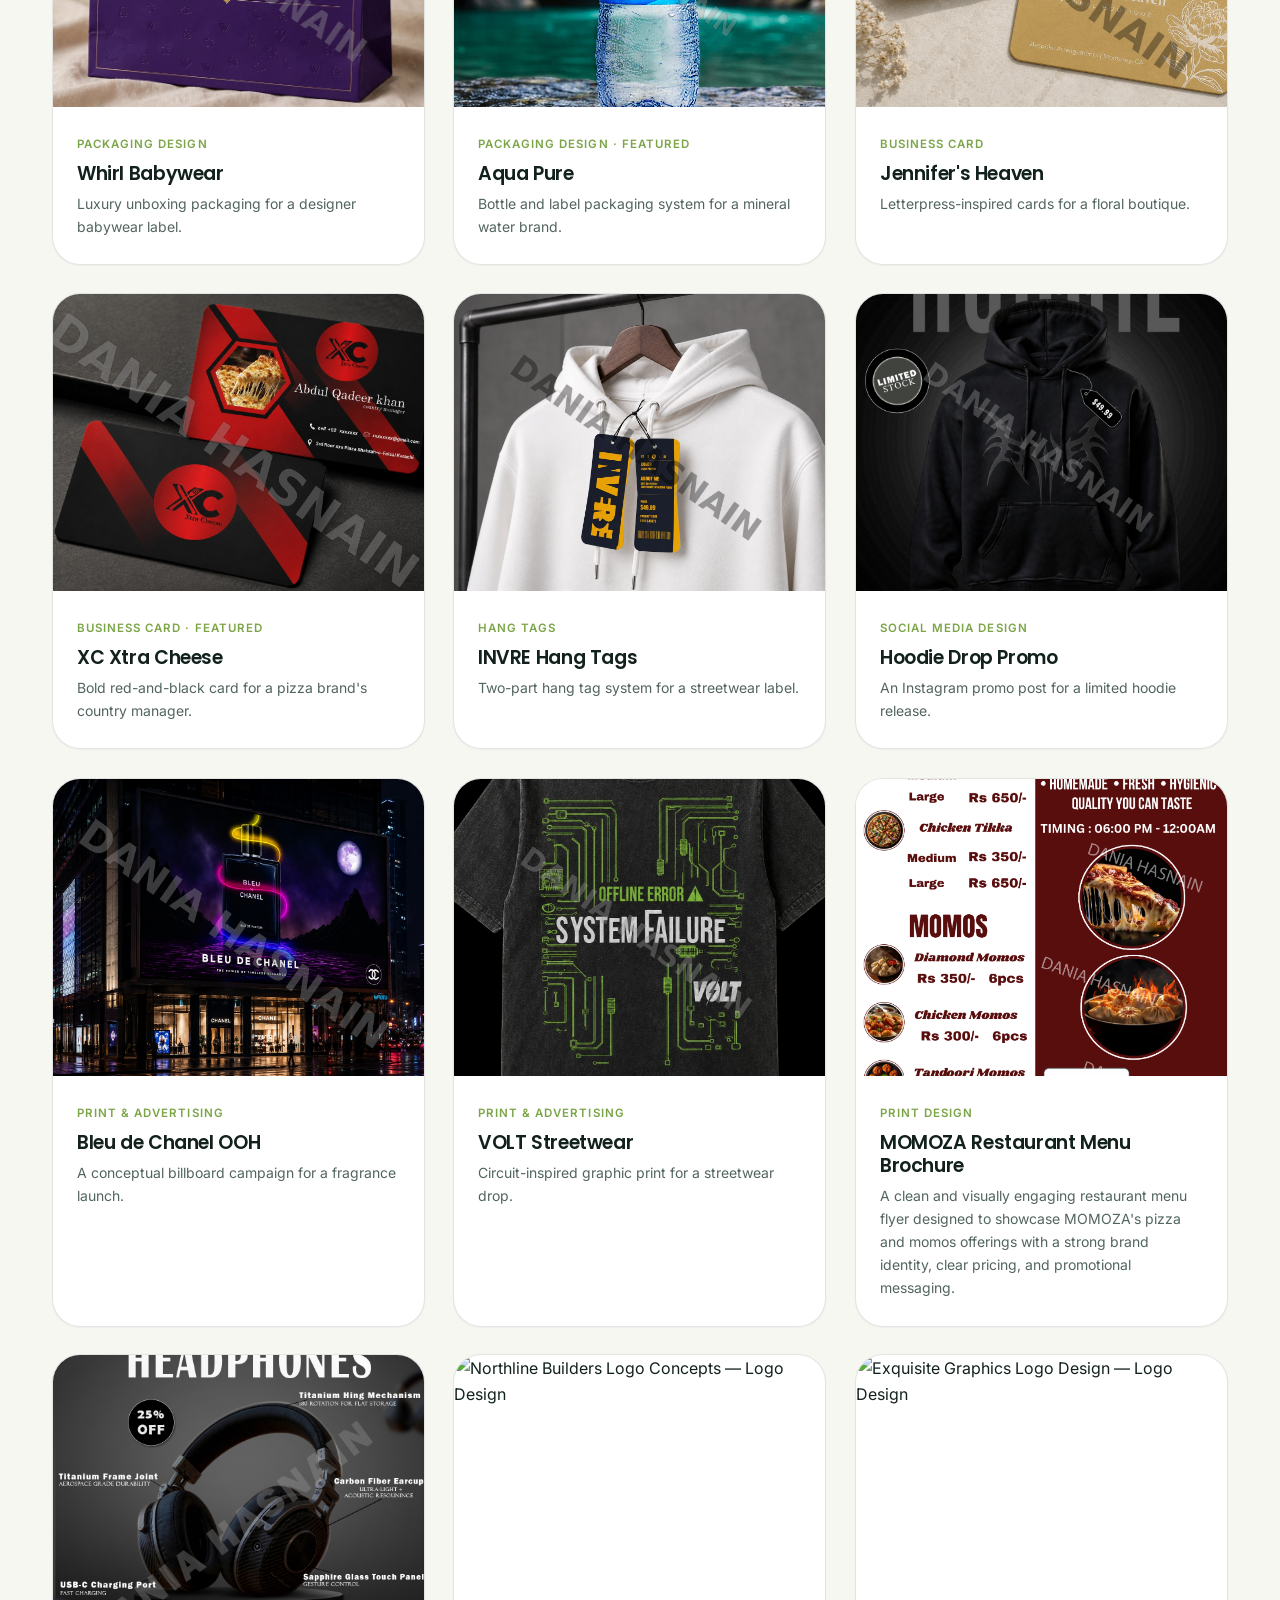
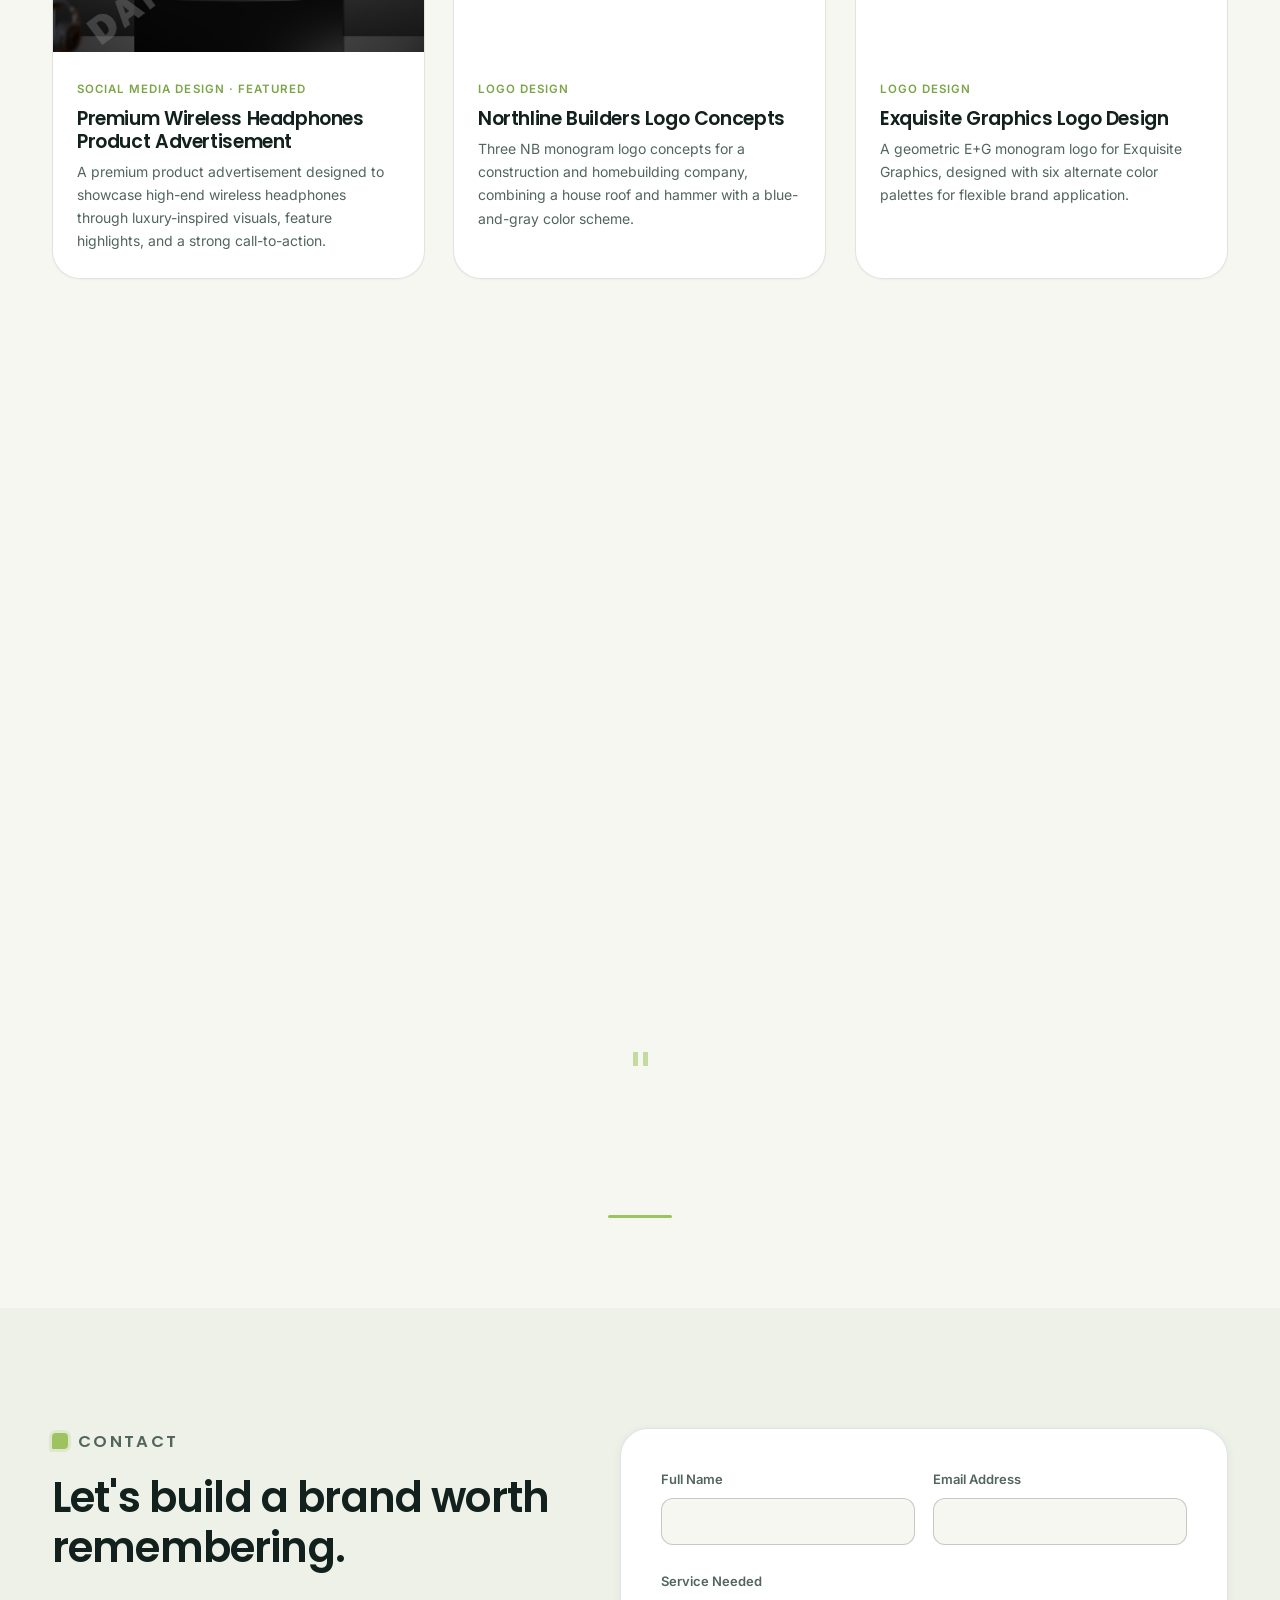
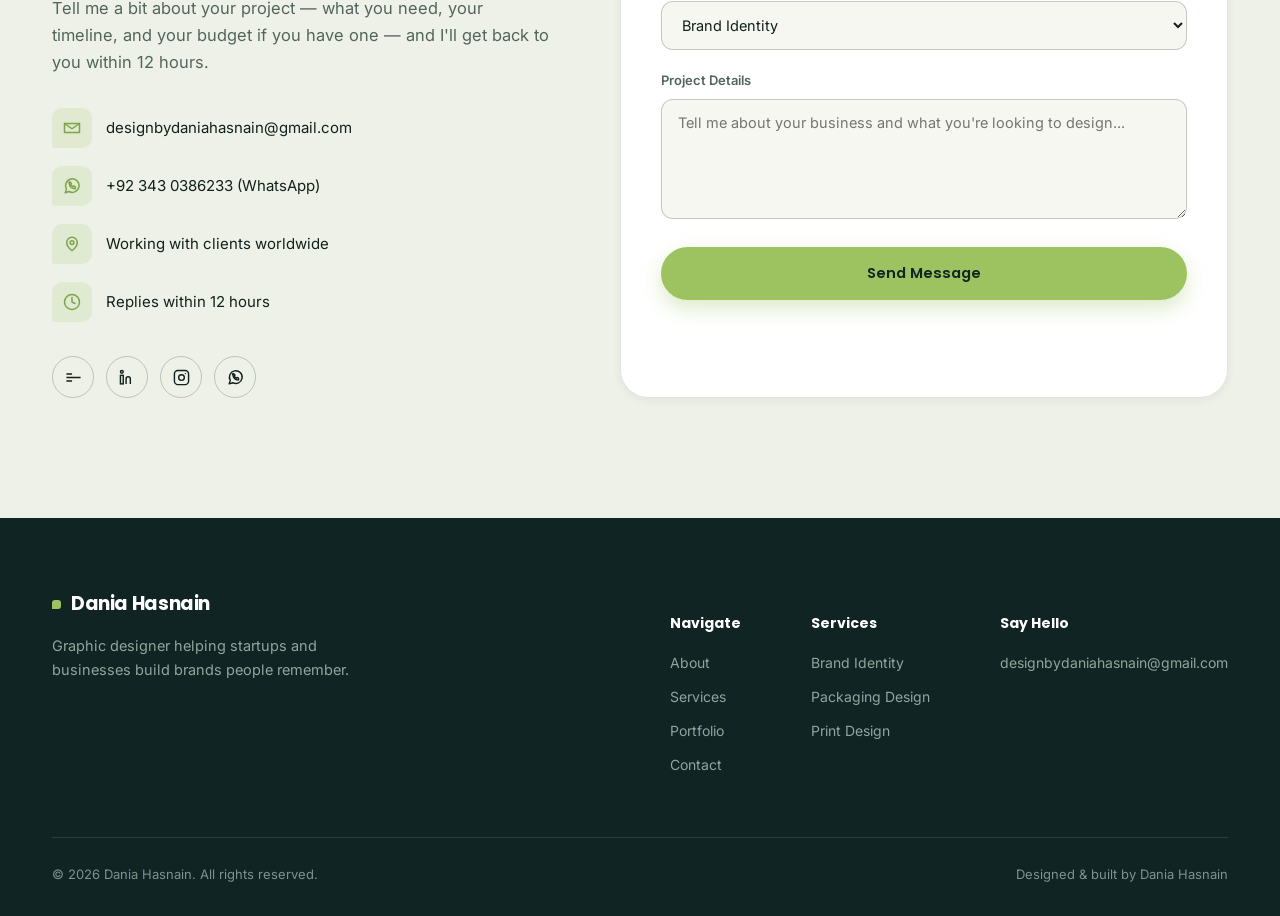
==== commit 003fcde6: "daniaupdatedzipfile" ====
--- a/index.html
+++ b/index.html
@@ -387,6 +387,7 @@
         <div class="contact-social">
           <a href="#" aria-label="Behance"><svg viewBox="0 0 24 24" fill="none" stroke-width="2"><path d="M2 7h8M2 12h20M2 17h8"/></svg></a>
           <a href="https://www.linkedin.com/in/dania-hasnain-b28a7a38a/" target="_blank" rel="noopener" aria-label="LinkedIn"><svg viewBox="0 0 24 24" fill="none" stroke-width="2"><rect x="2" y="9" width="4" height="12"/><circle cx="4" cy="4" r="2"/><path d="M10 21v-7a3 3 0 0 1 6 0v7M10 12v9"/></svg></a>
+          <a href="https://www.instagram.com/exquisitegraphic?igsh=MW5rZzloZXd4aXE5dQ==" target="_blank" rel="noopener" aria-label="Instagram"><svg viewBox="0 0 24 24" fill="none" stroke-width="2"><rect x="2" y="2" width="20" height="20" rx="5"/><circle cx="12" cy="12" r="4"/><circle cx="17.5" cy="6.5" r="1" fill="currentColor" stroke="none"/></svg></a>
           <a href="https://wa.me/923430386233" target="_blank" rel="noopener" aria-label="WhatsApp"><svg viewBox="0 0 24 24" fill="none" stroke-width="2" stroke-linecap="round" stroke-linejoin="round"><path d="M3 21l1.65-4.95A9 9 0 1 1 8.05 19.35L3 21z"/><path d="M8.5 8.5c0 4 3 7 7 7 .5 0 1-.5 1-1l-.3-1.5-2-1-1 1c-1-.5-2.5-2-3-3l1-1-1-2-1.5-.3c-.5 0-1 .5-1 1z"/></svg></a>
         </div>
       </div>
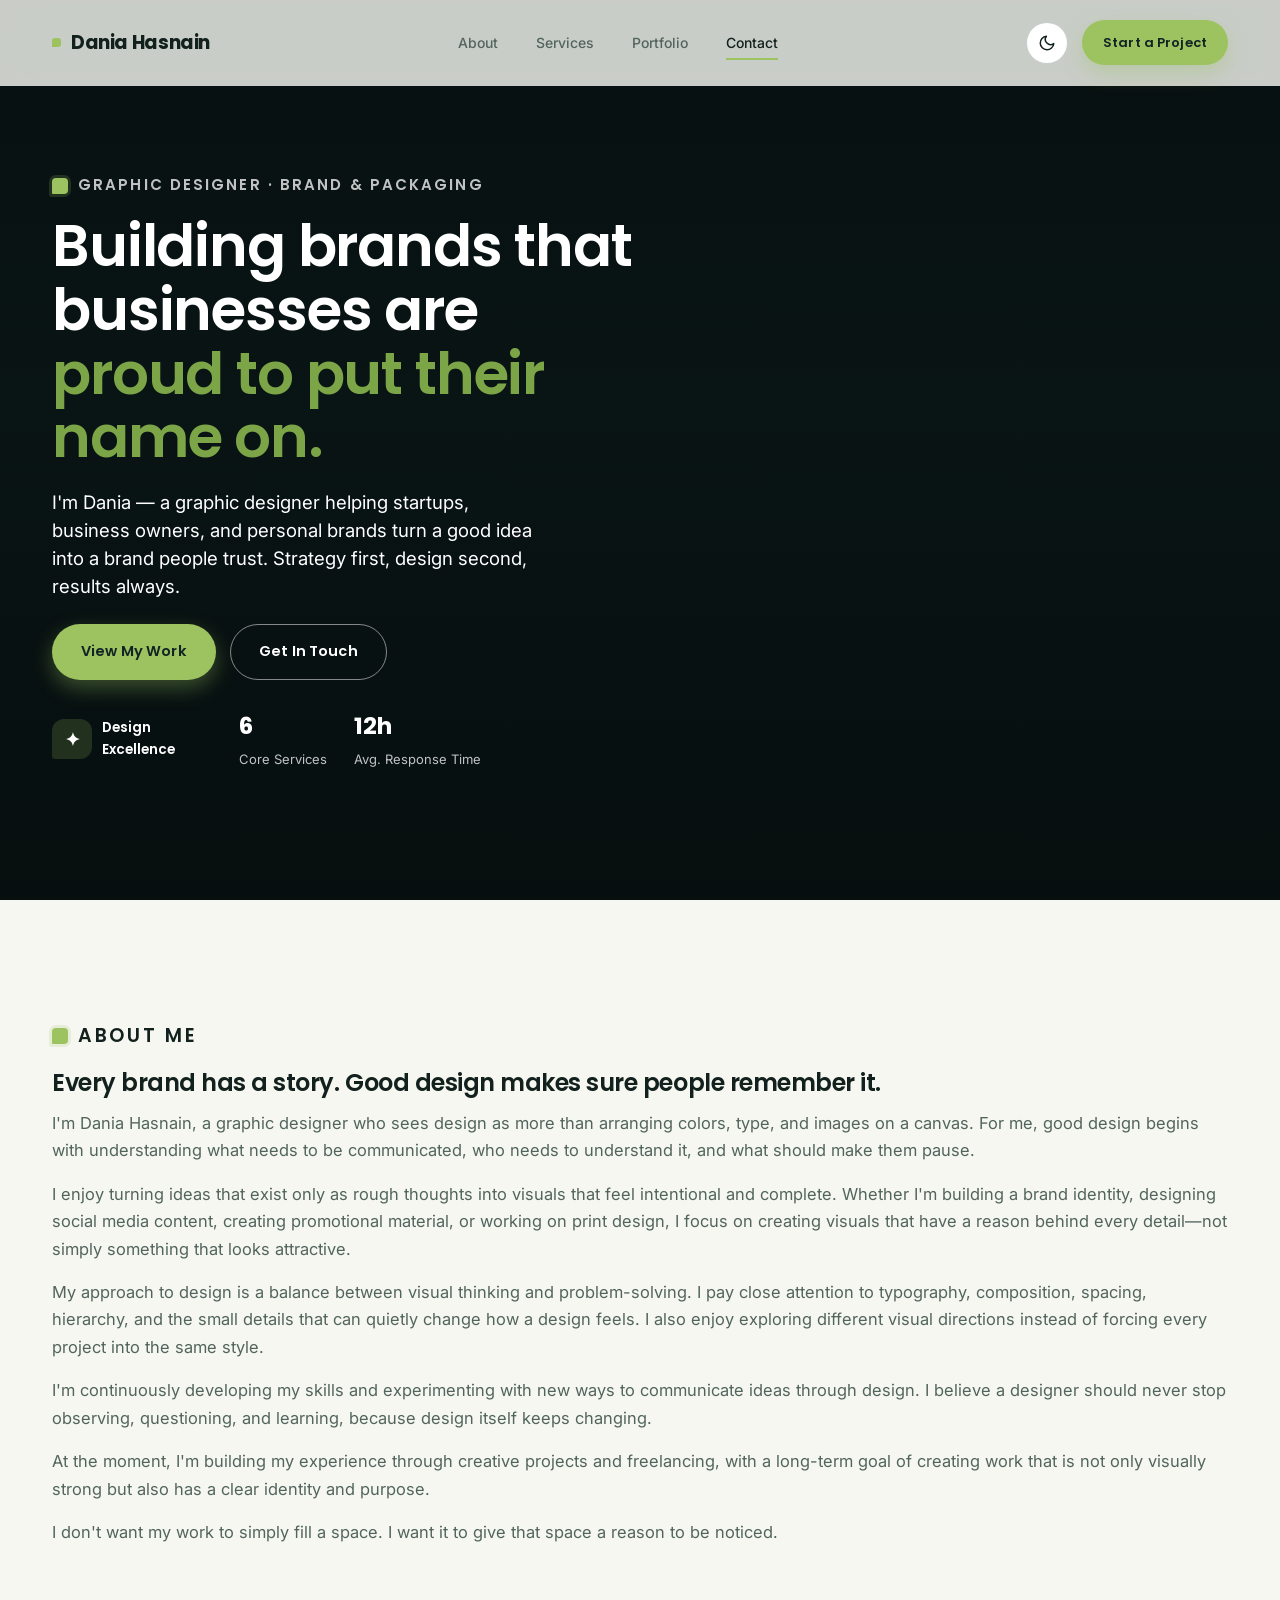
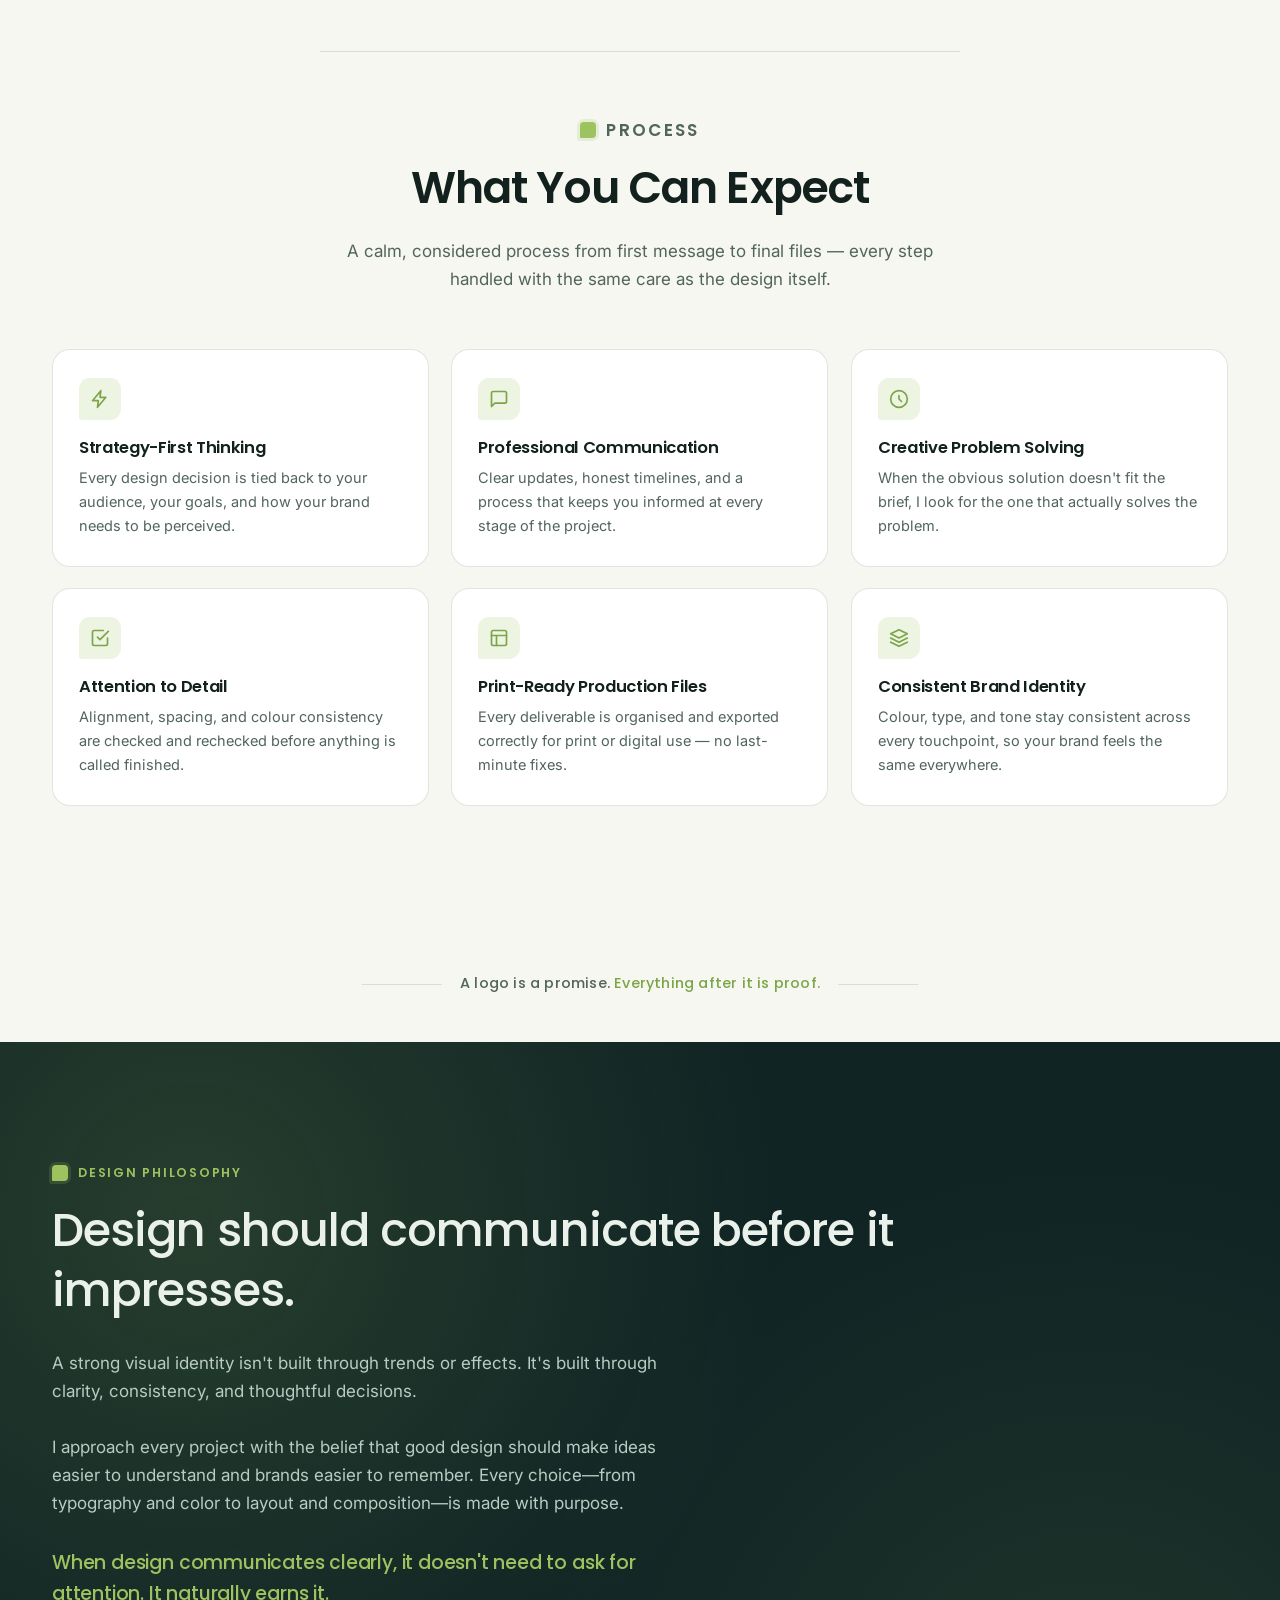
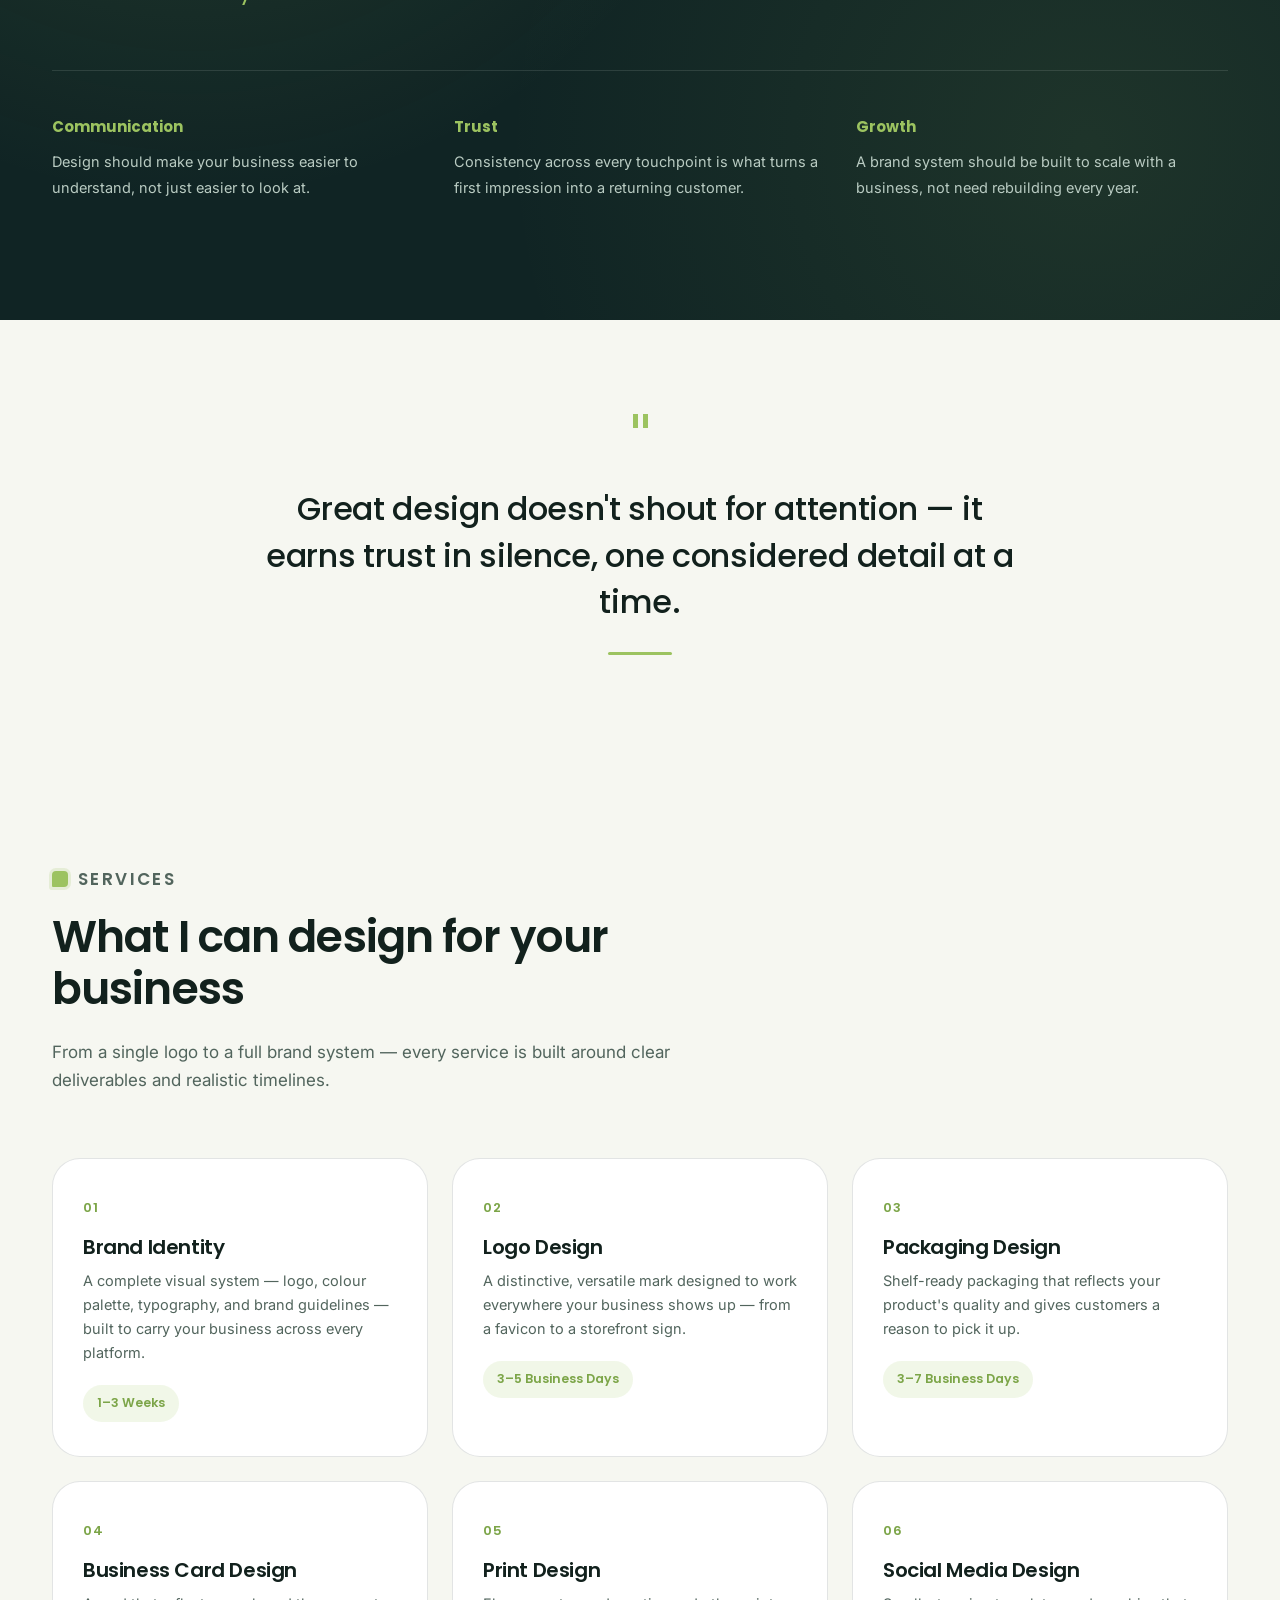
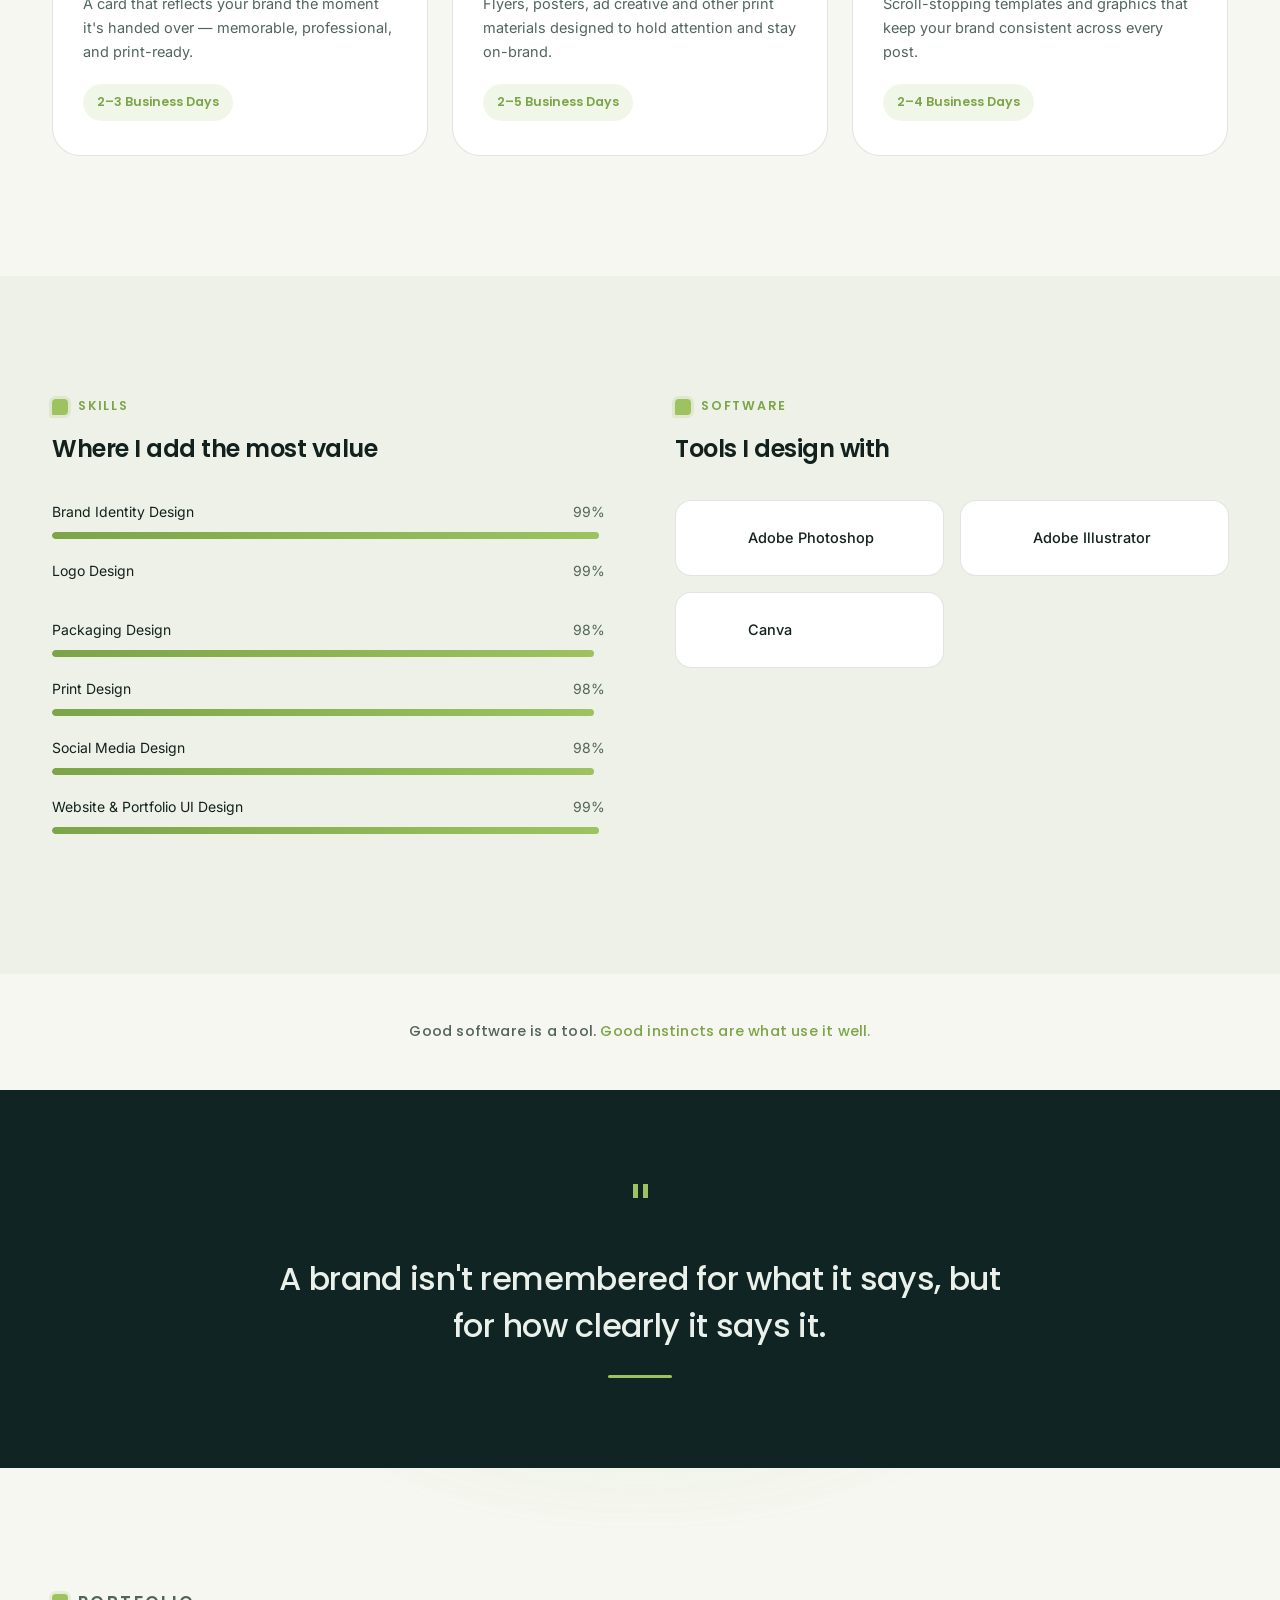
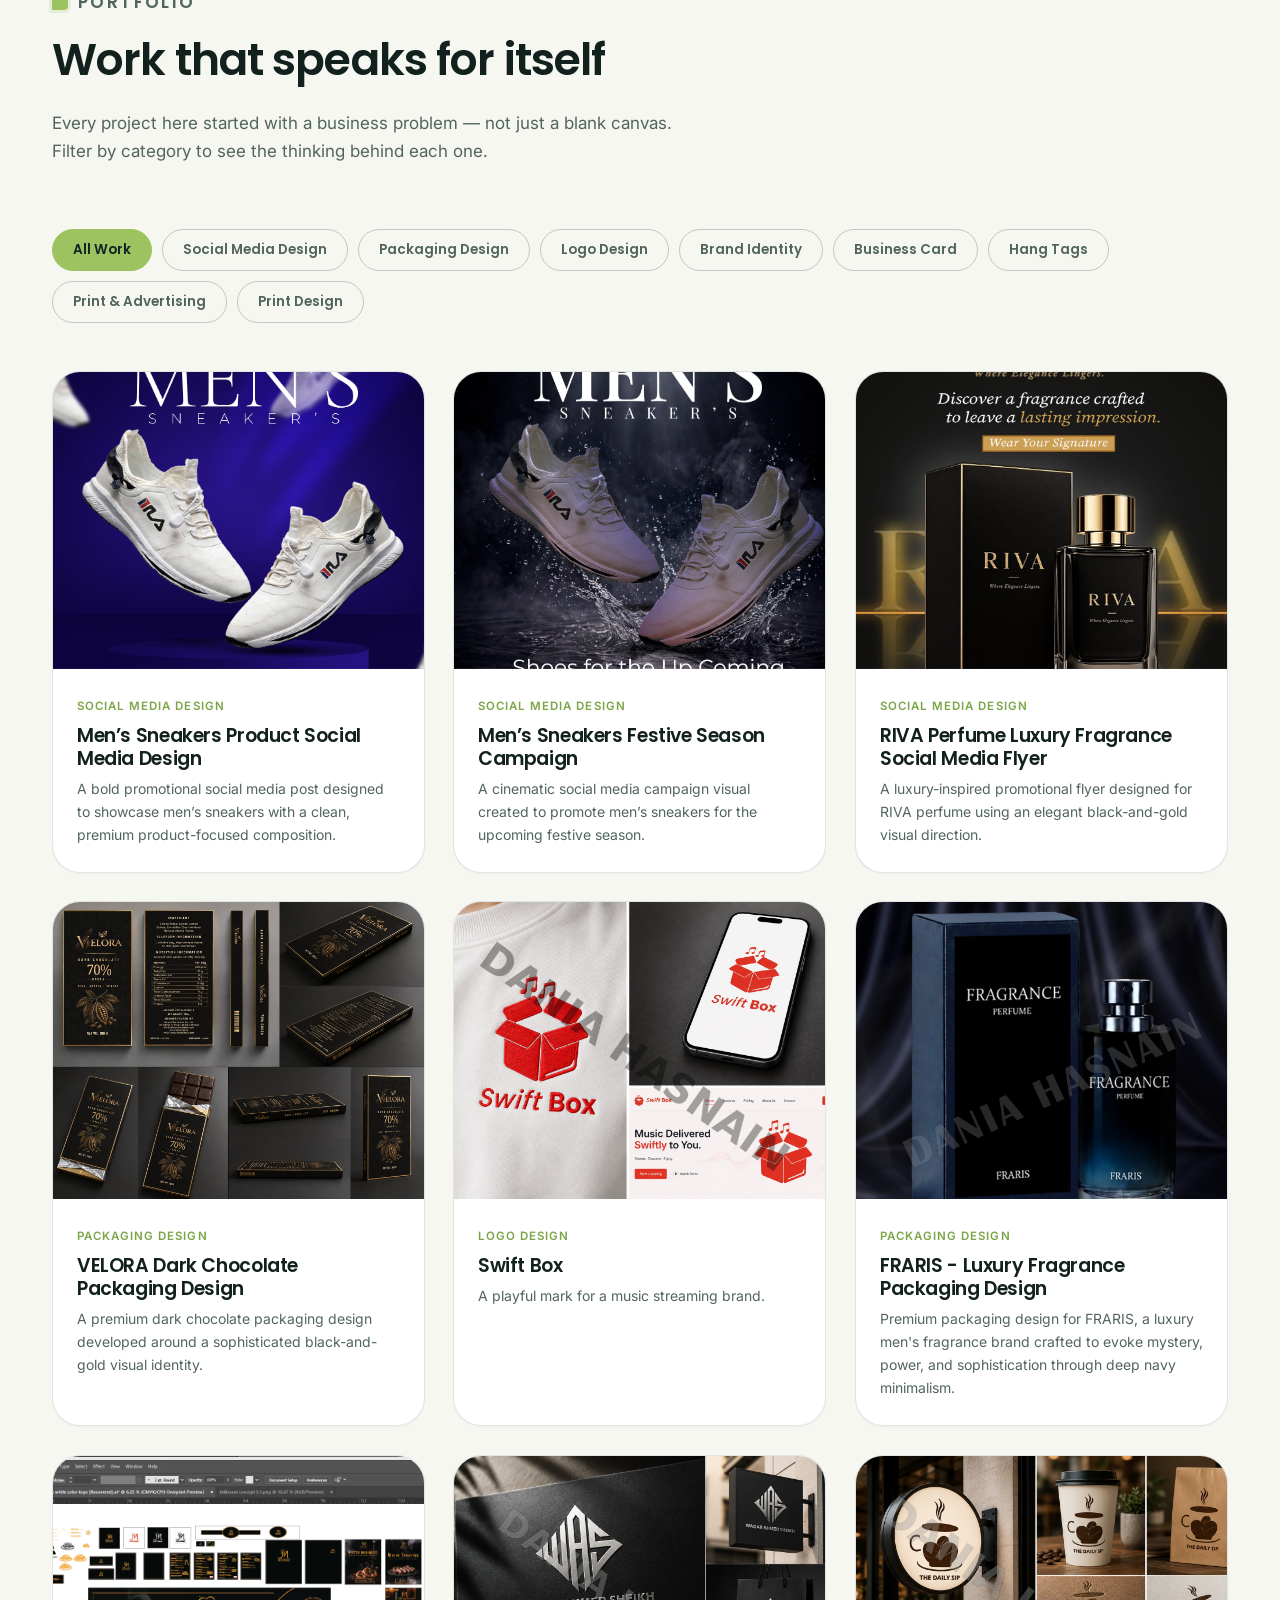
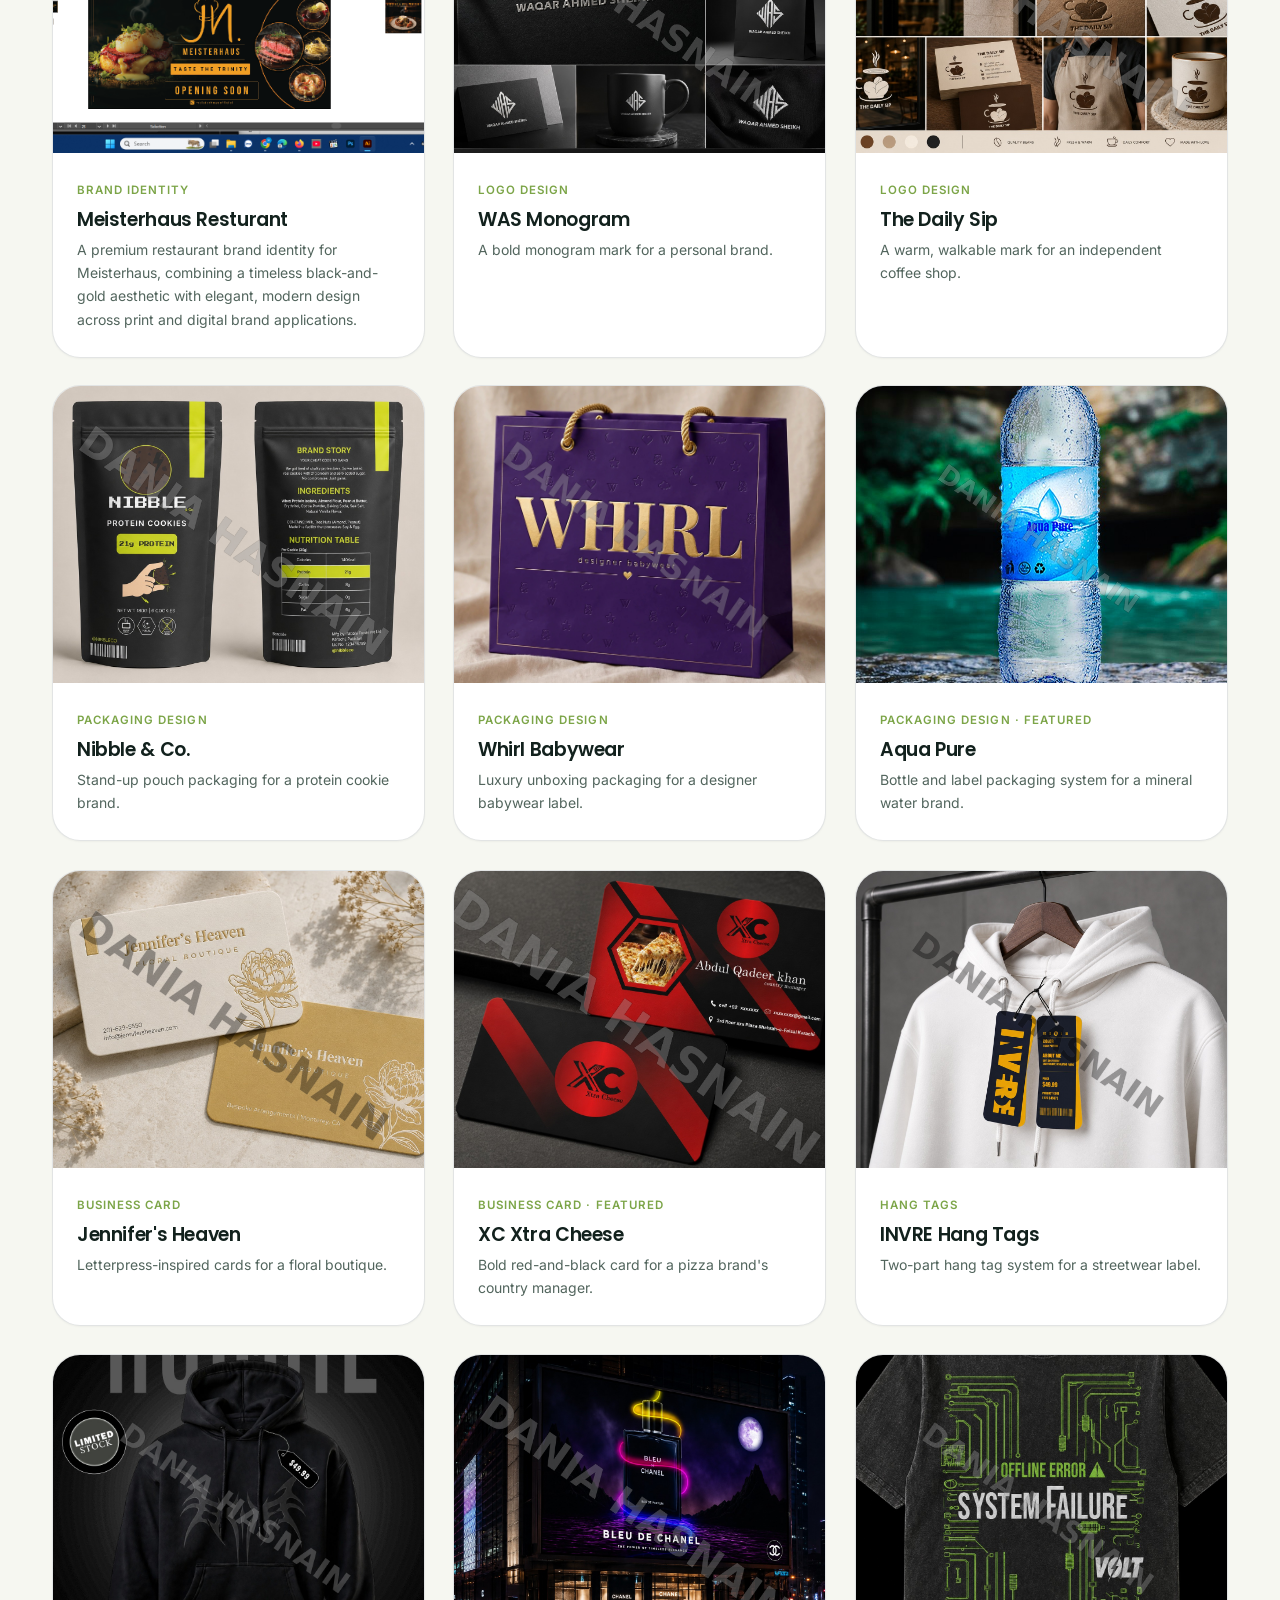
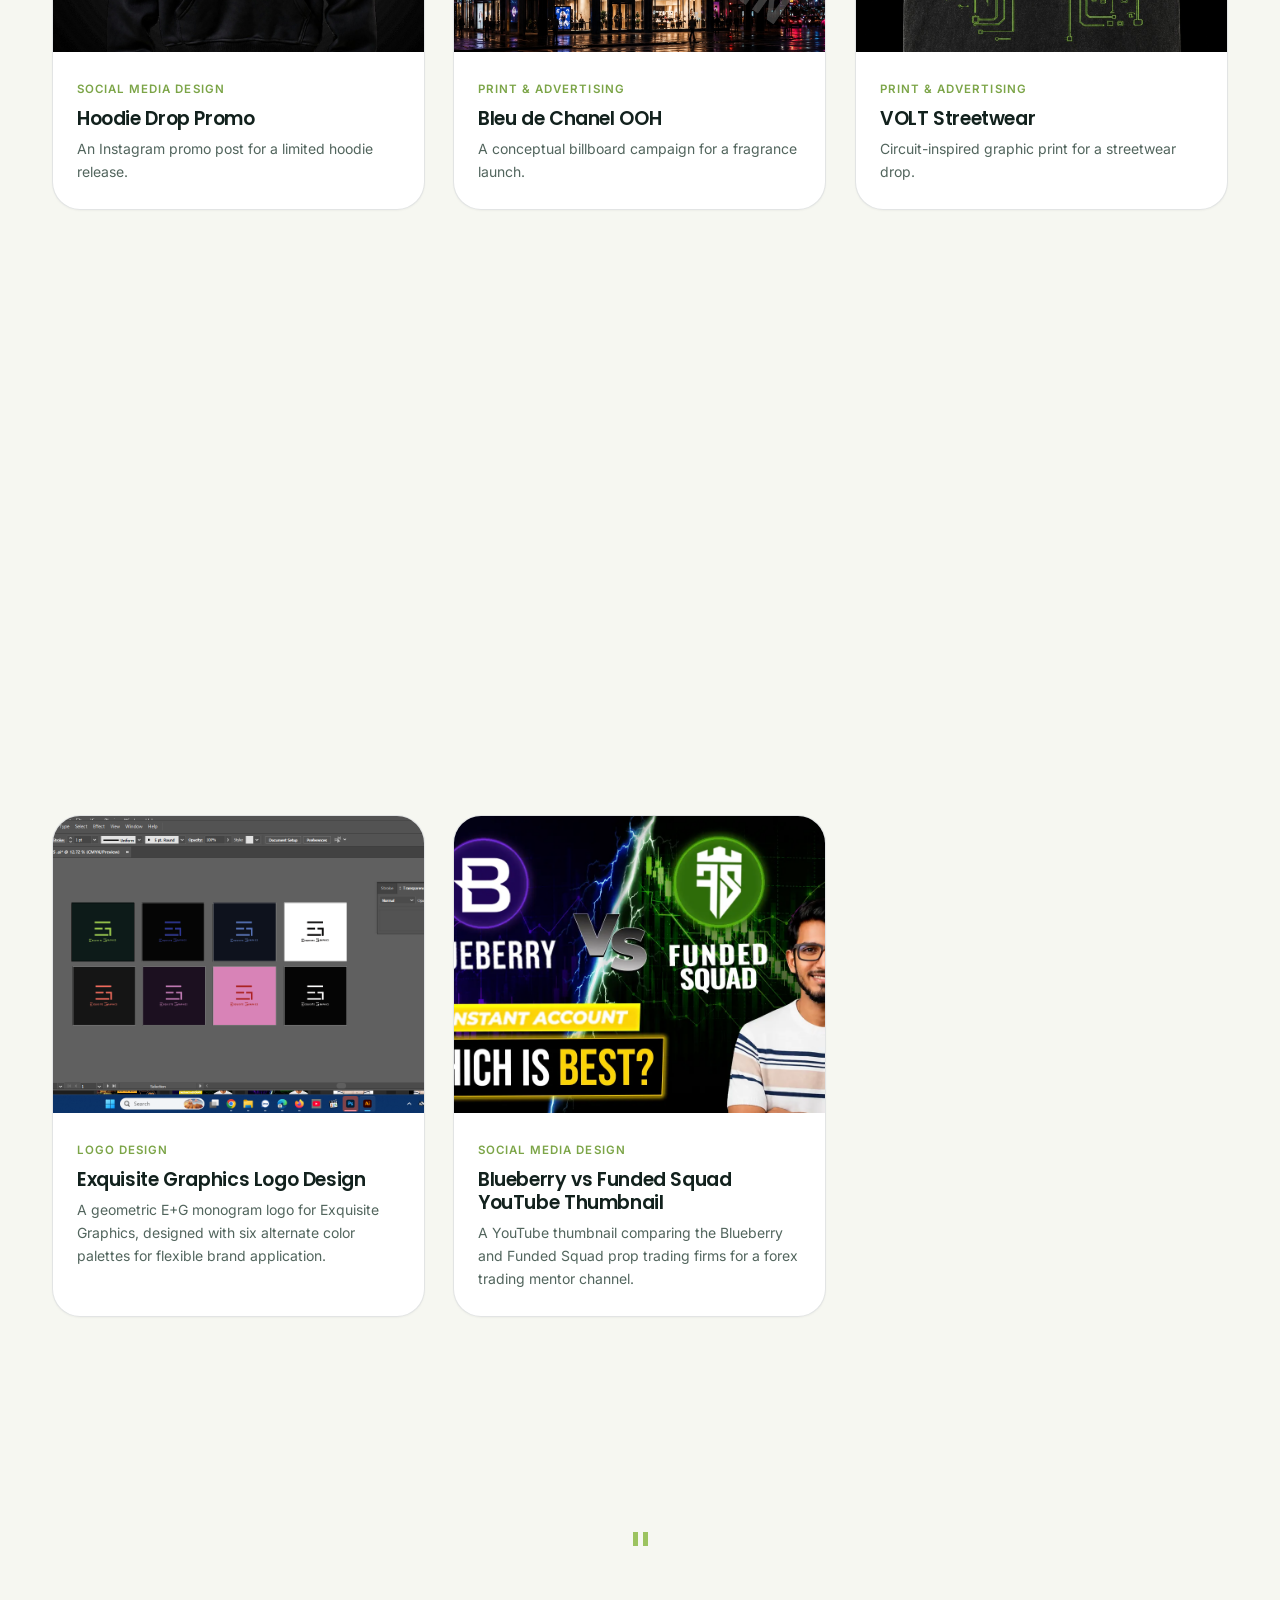
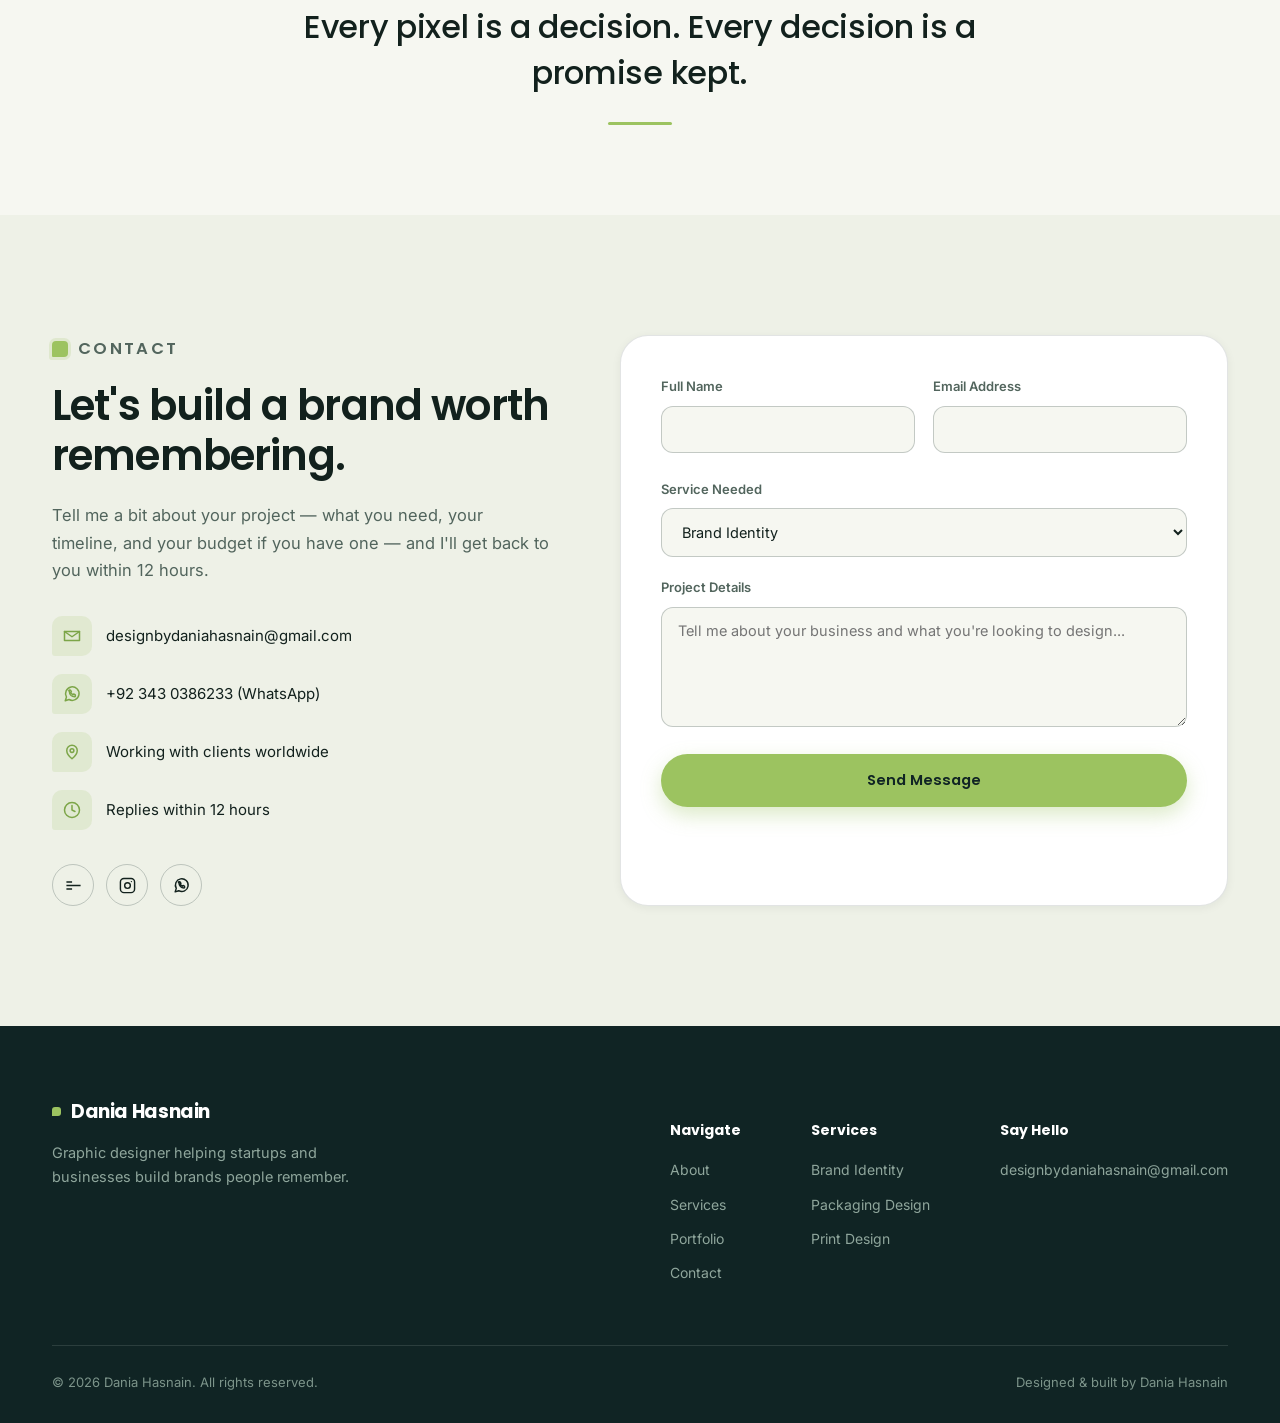
==== commit 2eeb9bc0: "dania-graphic-portfolio" ====
--- a/index.html
+++ b/index.html
@@ -24,7 +24,7 @@
 <link rel="icon" type="image/png" sizes="16x16" href="assets/img/favicon-16.png">
 <link rel="apple-touch-icon" href="/apple-touch-icon.png">
 <link rel="manifest" href="/site.webmanifest">
-<meta name="theme-color" content="#0f140f">
+<meta name="theme-color" content="#0A1B58">
 <link rel="preconnect" href="https://fonts.googleapis.com">
 <link href="https://fonts.googleapis.com/css2?family=Poppins:wght@400;500;600;700&family=Inter:wght@400;500;600&display=swap" rel="stylesheet">
 <link rel="stylesheet" href="css/style.css">
@@ -165,7 +165,7 @@
   <!-- PHILOSOPHY -->
   <section class="philosophy">
     <div class="container">
-      <p class="eyebrow"><span class="swatch" style="background:#9CC360"></span>Design Philosophy</p>
+      <p class="eyebrow"><span class="swatch"></span>Design Philosophy</p>
       <h2 class="reveal">Design should communicate before it impresses.</h2>
       <p class="lead reveal">A strong visual identity isn't built through trends or effects. It's built through clarity, consistency, and thoughtful decisions.</p>
       <p class="lead reveal">I approach every project with the belief that good design should make ideas easier to understand and brands easier to remember. Every choice—from typography and color to layout and composition—is made with purpose.</p>
@@ -253,9 +253,9 @@
         <p class="eyebrow reveal"><span class="swatch"></span>Software</p>
         <h2 class="reveal" style="margin-bottom:36px;">Tools I design with</h2>
         <div class="software-grid">
-          <div class="software-card reveal"><div class="mark" style="background:#001E36">Ps</div><span>Adobe Photoshop</span></div>
-          <div class="software-card reveal"><div class="mark" style="background:#330000">Ai</div><span>Adobe Illustrator</span></div>
-          <div class="software-card reveal"><div class="mark" style="background:#00C4CC">Cv</div><span>Canva</span></div>
+          <div class="software-card reveal"><div class="mark">Ps</div><span>Adobe Photoshop</span></div>
+          <div class="software-card reveal"><div class="mark">Ai</div><span>Adobe Illustrator</span></div>
+          <div class="software-card reveal"><div class="mark">Cv</div><span>Canva</span></div>
         </div>
       </div>
     </div>
@@ -386,7 +386,6 @@
         </ul>
         <div class="contact-social">
           <a href="#" aria-label="Behance"><svg viewBox="0 0 24 24" fill="none" stroke-width="2"><path d="M2 7h8M2 12h20M2 17h8"/></svg></a>
-          <a href="https://www.linkedin.com/in/dania-hasnain-b28a7a38a/" target="_blank" rel="noopener" aria-label="LinkedIn"><svg viewBox="0 0 24 24" fill="none" stroke-width="2"><rect x="2" y="9" width="4" height="12"/><circle cx="4" cy="4" r="2"/><path d="M10 21v-7a3 3 0 0 1 6 0v7M10 12v9"/></svg></a>
           <a href="https://www.instagram.com/exquisitegraphic?igsh=MW5rZzloZXd4aXE5dQ==" target="_blank" rel="noopener" aria-label="Instagram"><svg viewBox="0 0 24 24" fill="none" stroke-width="2"><rect x="2" y="2" width="20" height="20" rx="5"/><circle cx="12" cy="12" r="4"/><circle cx="17.5" cy="6.5" r="1" fill="currentColor" stroke="none"/></svg></a>
           <a href="https://wa.me/923430386233" target="_blank" rel="noopener" aria-label="WhatsApp"><svg viewBox="0 0 24 24" fill="none" stroke-width="2" stroke-linecap="round" stroke-linejoin="round"><path d="M3 21l1.65-4.95A9 9 0 1 1 8.05 19.35L3 21z"/><path d="M8.5 8.5c0 4 3 7 7 7 .5 0 1-.5 1-1l-.3-1.5-2-1-1 1c-1-.5-2.5-2-3-3l1-1-1-2-1.5-.3c-.5 0-1 .5-1 1z"/></svg></a>
         </div>
